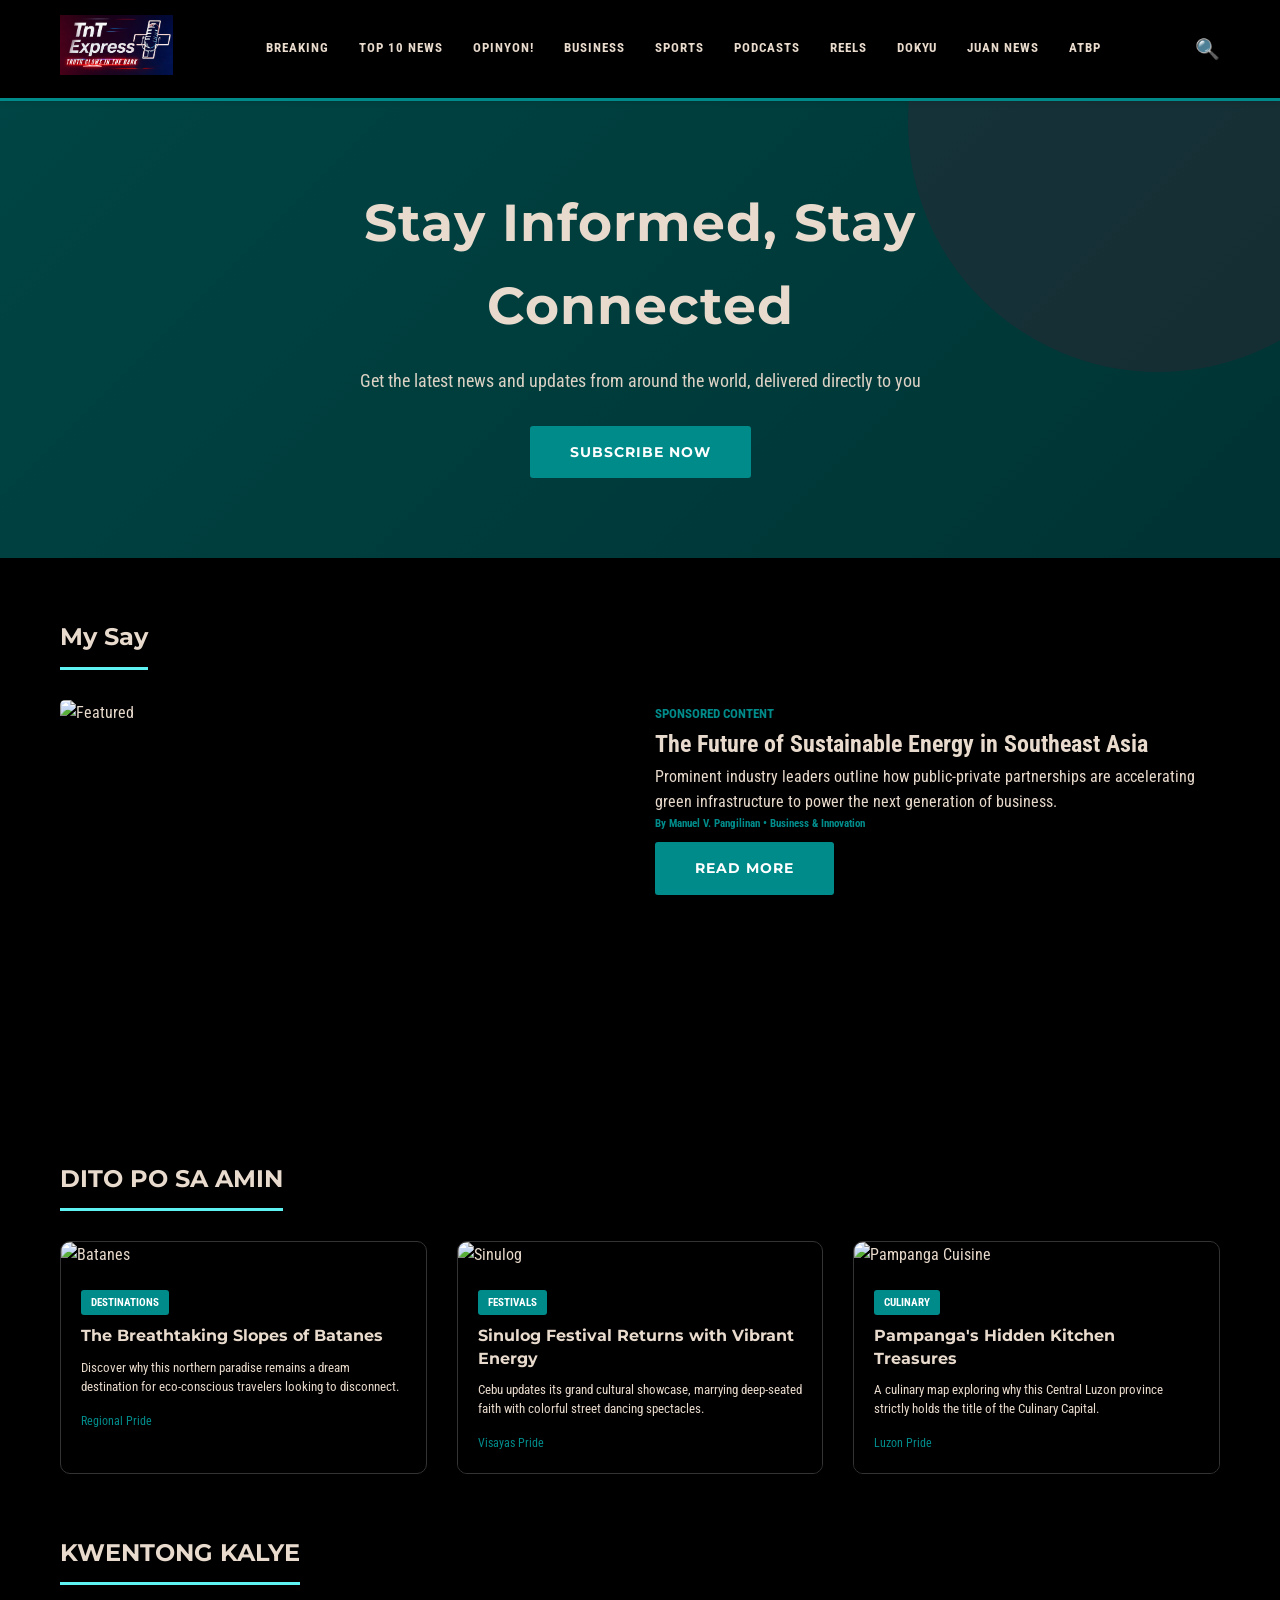
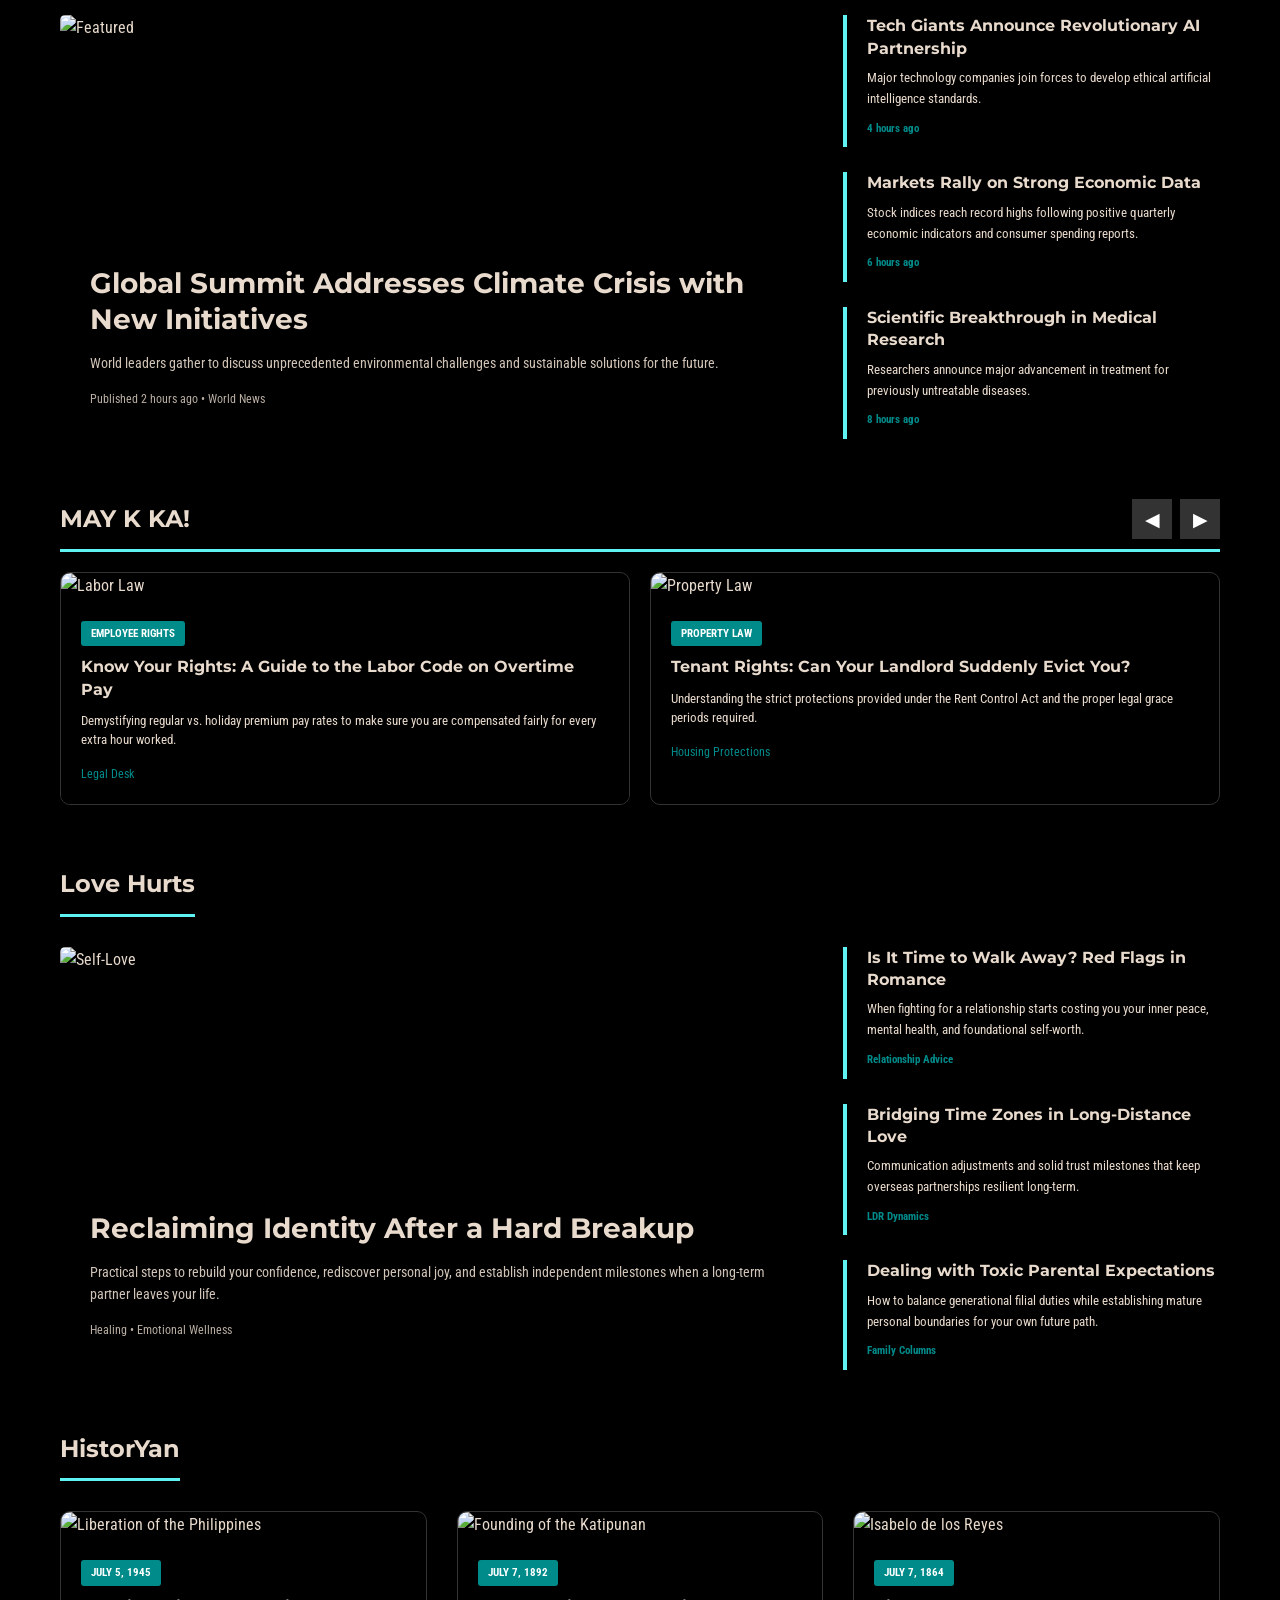
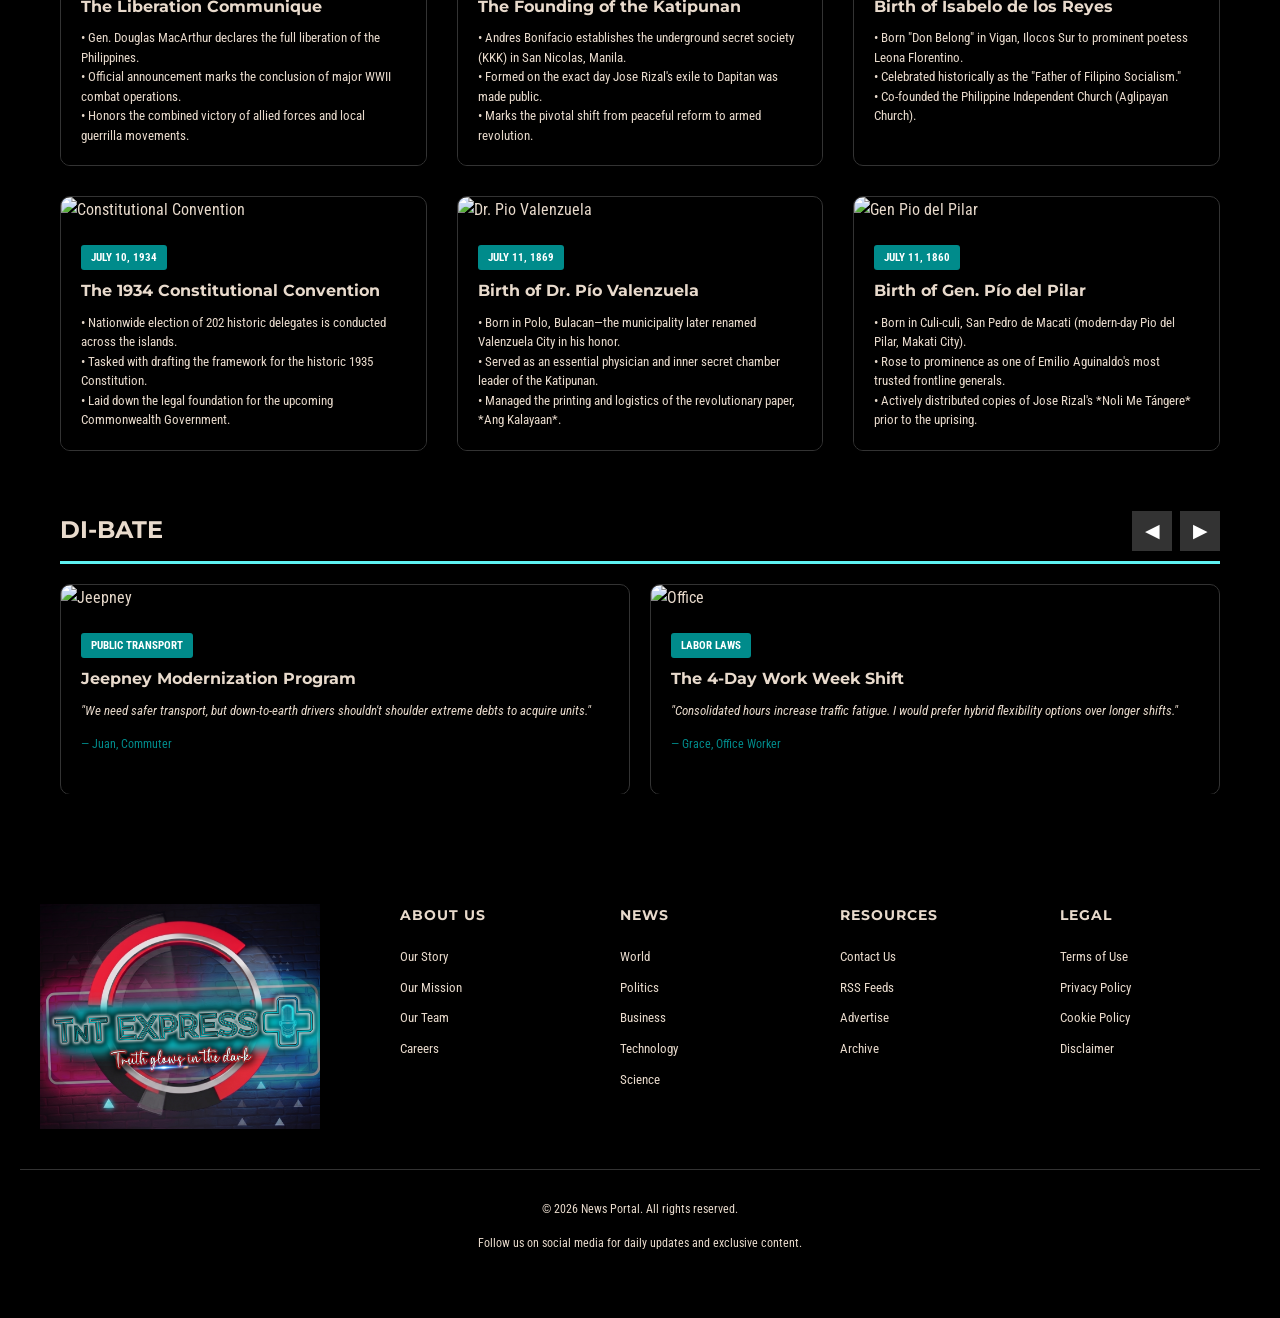
==== index.html @ cb2b40c1 "new home.html" ====
<!DOCTYPE html>
<html lang="en">
<head>
    <meta charset="UTF-8">
    <meta name="viewport" content="width=device-width, initial-scale=1.0">
    <title>News Portal - Homepage</title>
    <link href="https://fonts.googleapis.com/css2?family=Montserrat:wght@700&family=Roboto+Condensed:wght@400;700&display=swap" rel="stylesheet">
    <link rel="stylesheet" href="styles.css">
</head>
<body>
    <!-- HEADER -->
    <header>
        <div class="header-container">
            <div class="logo"><a href="home.html"><img src="images/tnt 2 Hi Res.png" alt="TNT+ Logo"></a></div>
            <nav>
                <a href="home.html">Breaking</a>
                <a href="world.html">Top 10 News</a>
                <a href="politics.html">Opinyon!</a>
                <a href="business.html">Business</a>
                <a href="technology.html">Sports</a>
                <a href="podcast.html">Podcasts</a>
                <a href="opinion.html">Reels</a>
                <a href="opinion.html">Dokyu</a>
                <a href="opinion.html">Juan News</a>
                <a href="opinion.html">Atbp</a>
            </nav>
            <div class="search-icon">🔍</div>
        </div>
    </header>

    <!-- HERO SECTION -->
    <section class="hero">
        <div class="hero-content">
            <h1>Stay Informed, Stay Connected</h1>
            <p>Get the latest news and updates from around the world, delivered directly to you</p>
            <a href="#" class="cta-button">Subscribe Now</a>
        </div>
    </section>
    
    <!-- MY SAY SECTION -->
    <section class="featured-section">
        <div class="section-title">My Say</div>
        <div class="featured-card-horizontal">
            <img src="https://picsum.photos/1000/400?random=21" alt="Featured" style="width: 100%; height: 400px; object-fit: cover; display: block;">
            <div class="featured-card-content">
                <span class="sponsor-tag" style="font-size: 0.8rem; color: #008B8B; font-weight: bold; text-transform: uppercase;">Sponsored Content</span>
                <h2>The Future of Sustainable Energy in Southeast Asia</h2>
                <p>Prominent industry leaders outline how public-private partnerships are accelerating green infrastructure to power the next generation of business.</p>
                <div class="featured-card-meta">By Manuel V. Pangilinan • Business & Innovation</div>
                <a href="#" class="featured-cta-button">Read More</a>
            </div>
        </div>
    </section>

    <!-- DITO PO SA AMIN SECTION -->
    <section class="articles-section">
        <div class="section-title">DITO PO SA AMIN</div>
        <div class="articles-grid">
            <div class="article-card">
                <img src="https://picsum.photos/400/200?random=22" alt="Batanes" style="width: 100%; height: 200px; object-fit: cover;">
                <div class="article-content">
                    <span class="article-category">Destinations</span>
                    <h3>The Breathtaking Slopes of Batanes</h3>
                    <p>Discover why this northern paradise remains a dream destination for eco-conscious travelers looking to disconnect.</p>
                    <div class="article-time">Regional Pride</div>
                </div>
            </div>
            <div class="article-card">
                <img src="https://picsum.photos/400/200?random=23" alt="Sinulog" style="width: 100%; height: 200px; object-fit: cover;">
                <div class="article-content">
                    <span class="article-category">Festivals</span>
                    <h3>Sinulog Festival Returns with Vibrant Energy</h3>
                    <p>Cebu updates its grand cultural showcase, marrying deep-seated faith with colorful street dancing spectacles.</p>
                    <div class="article-time">Visayas Pride</div>
                </div>
            </div>
            <div class="article-card">
                <img src="https://picsum.photos/400/200?random=24" alt="Pampanga Cuisine" style="width: 100%; height: 200px; object-fit: cover;">
                <div class="article-content">
                    <span class="article-category">Culinary</span>
                    <h3>Pampanga's Hidden Kitchen Treasures</h3>
                    <p>A culinary map exploring why this Central Luzon province strictly holds the title of the Culinary Capital.</p>
                    <div class="article-time">Luzon Pride</div>
                </div>
            </div>
        </div>
    </section>

    <!-- KWENTONG KALYE -->
    <section class="featured-section">
        <div class="section-title">KWENTONG KALYE</div>
        <div class="featured-grid">
            
            <!-- Main Highlight Card -->
            <div class="featured-main interactive-hover-block" style="transition: transform 0.3s ease, box-shadow 0.3s ease; cursor: pointer; border-radius: 5px;">
                <img src="https://picsum.photos/800/400?random=25" alt="Featured" style="width: 100%; height: 400px; object-fit: cover; display: block;">
                <div class="featured-main-content">
                    <h2>Global Summit Addresses Climate Crisis with New Initiatives</h2>
                    <p>World leaders gather to discuss unprecedented environmental challenges and sustainable solutions for the future.</p>
                    <div class="featured-meta">Published 2 hours ago • World News</div>
                </div>
            </div>
            
            <!-- Side Text Cards -->
            <div class="featured-side">
                <div class="featured-card interactive-hover-side" style="transition: transform 0.3s ease, border-color 0.3s ease; cursor: pointer;">
                    <h3>Tech Giants Announce Revolutionary AI Partnership</h3>
                    <p>Major technology companies join forces to develop ethical artificial intelligence standards.</p>
                    <div class="featured-card-meta">4 hours ago</div>
                </div>
                <div class="featured-card interactive-hover-side" style="transition: transform 0.3s ease, border-color 0.3s ease; cursor: pointer;">
                    <h3>Markets Rally on Strong Economic Data</h3>
                    <p>Stock indices reach record highs following positive quarterly economic indicators and consumer spending reports.</p>
                    <div class="featured-card-meta">6 hours ago</div>
                </div>
                <div class="featured-card interactive-hover-side" style="transition: transform 0.3s ease, border-color 0.3s ease; cursor: pointer;">
                    <h3>Scientific Breakthrough in Medical Research</h3>
                    <p>Researchers announce major advancement in treatment for previously untreatable diseases.</p>
                    <div class="featured-card-meta">8 hours ago</div>
                </div>
            </div>

        </div>

        <!-- Local Hover Styles for Kwentong Kalye -->
        <style>
            .interactive-hover-block:hover {
                transform: translateY(-5px);
                box-shadow: 0 12px 30px rgba(94, 242, 242, 0.2);
            }
            .interactive-hover-side:hover {
                border-left-color: #ff3131 !important; /* Changes accent bar to Red */
                transform: translateX(6px); /* Nudges text elegantly to the right */
            }
        </style>
    </section>

    <!-- MAY K KA -->
    <section class="articles-section" style="overflow: hidden; position: relative;">
        <!-- Section Header with True Slider Controls -->
        <div class="section-title" style="display: flex; justify-content: space-between; align-items: center; margin-bottom: 20px;">
            <span>MAY K KA!</span>
            <div class="mayk-carousel-controls" style="display: flex; gap: 8px;">
                <button onclick="scrollMayK(-1)" style="background: #333; color: #fff; border: none; width: 40px; height: 40px; cursor: pointer; font-size: 1.2rem; display: flex; align-items: center; justify-content: center; transition: background 0.2s;">◀</button>
                <button onclick="scrollMayK(1)" style="background: #333; color: #fff; border: none; width: 40px; height: 40px; cursor: pointer; font-size: 1.2rem; display: flex; align-items: center; justify-content: center; transition: background 0.2s;">▶</button>
            </div>
        </div>

        <!-- Mask Viewport Window (No scrolling allowed) -->
        <div style="width: 100%; overflow: hidden;">
            
            <!-- Sliding Track Container -->
            <div id="mayk-track" style="display: flex; gap: 20px; width: 100%; transition: transform 0.4s ease-in-out; will-change: transform;">
                
                <!-- Card 1 -->
                <div class="article-card" style="flex: 0 0 calc(50% - 10px); box-sizing: border-box; margin-bottom: 0;">
                    <img src="https://picsum.photos/400/200?random=71" alt="Labor Law" style="width: 100%; height: 200px; object-fit: cover;">
                    <div class="article-content">
                        <span class="article-category">Employee Rights</span>
                        <h3>Know Your Rights: A Guide to the Labor Code on Overtime Pay</h3>
                        <p>Demystifying regular vs. holiday premium pay rates to make sure you are compensated fairly for every extra hour worked.</p>
                        <div class="article-time">Legal Desk</div>
                    </div>
                </div>

                <!-- Card 2 -->
                <div class="article-card" style="flex: 0 0 calc(50% - 10px); box-sizing: border-box; margin-bottom: 0;">
                    <img src="https://picsum.photos/400/200?random=72" alt="Property Law" style="width: 100%; height: 200px; object-fit: cover;">
                    <div class="article-content">
                        <span class="article-category">Property Law</span>
                        <h3>Tenant Rights: Can Your Landlord Suddenly Evict You?</h3>
                        <p>Understanding the strict protections provided under the Rent Control Act and the proper legal grace periods required.</p>
                        <div class="article-time">Housing Protections</div>
                    </div>
                </div>

                <!-- Card 3 -->
                <div class="article-card" style="flex: 0 0 calc(50% - 10px); box-sizing: border-box; margin-bottom: 0;">
                    <img src="https://picsum.photos/400/200?random=73" alt="Civil Law" style="width: 100%; height: 200px; object-fit: cover;">
                    <div class="article-content">
                        <span class="article-category">Civil Procedures</span>
                        <h3>Small Claims Court: Settling Money Disputes Fast</h3>
                        <p>How to legally recover minor outstanding financial debts without hiring expensive lawyers or entering prolonged trials.</p>
                        <div class="article-time">Legal Remedies</div>
                    </div>
                </div>

                <!-- Card 4 -->
                <div class="article-card" style="flex: 0 0 calc(50% - 10px); box-sizing: border-box; margin-bottom: 0;">
                    <img src="https://picsum.photos/400/200?random=74" alt="Data Privacy" style="width: 100%; height: 200px; object-fit: cover;">
                    <div class="article-content">
                        <span class="article-category">Consumer Protection</span>
                        <h3>Data Privacy Act: Protecting Your Online Info</h3>
                        <p>What immediate steps you can take when unverified text groups access your private details or spam your mobile inbox.</p>
                        <div class="article-time">Digital Rights</div>
                    </div>
                </div>

                <!-- Card 5 -->
                <div class="article-card" style="flex: 0 0 calc(50% - 10px); box-sizing: border-box; margin-bottom: 0;">
                    <img src="https://picsum.photos/400/200?random=75" alt="Cyber Libel" style="width: 100%; height: 200px; object-fit: cover;">
                    <div class="article-content">
                        <span class="article-category">Criminal Law</span>
                        <h3>Cyberlibel Scope: What Counts as Online Defamation?</h3>
                        <p>Navigating the thin legal boundaries separating protected free public speech from punishable malicious commentary online.</p>
                        <div class="article-time">Social Media Watch</div>
                    </div>
                </div>

                <!-- Card 6 -->
                <div class="article-card" style="flex: 0 0 calc(50% - 10px); box-sizing: border-box; margin-bottom: 0;">
                    <img src="https://picsum.photos/400/200?random=76" alt="Lemon Law" style="width: 100%; height: 200px; object-fit: cover;">
                    <div class="article-content">
                        <span class="article-category">Consumer Rights</span>
                        <h3> Lemon Law & Defective Item Return Safeguards</h3>
                        <p>Your explicit protections when dealing with faulty purchases, and understanding the "No Return, No Exchange" policy ban.</p>
                        <div class="article-time">Fair Trade Desk</div>
                    </div>
                </div>

            </div>
        </div>

        <!-- Hover Stylings -->
        <style>
            .mayk-carousel-controls button:hover {
                background: #ff3131 !important;
            }
        </style>

        <!-- Script-Driven Sliding Engine -->
        <script>
            let currentMayKIndex = 0;
            const totalMayKCards = 6;
            const visibleMayKCards = 2;
            const maxMayKIndex = totalMayKCards - visibleMayKCards; // Total shifting steps available

            function scrollMayK(direction) {
                currentMayKIndex += direction;
                
                // Boundaries check
                if (currentMayKIndex < 0) {
                    currentMayKIndex = 0;
                }
                if (currentMayKIndex > maxMayKIndex) {
                    currentMayKIndex = maxMayKIndex;
                }
                
                const track = document.getElementById('mayk-track');
                const card = track.querySelector('.article-card');
                
                // Measure card width dynamically + the 20px layout gap
                const stepWidth = card.getBoundingClientRect().width + 20; 
                
                // Shift the container tracking pane
                track.style.transform = `translateX(-${currentMayKIndex * stepWidth}px)`;
            }

            // Recalculates slider track spacing cleanly on browser adjustments
            window.addEventListener('resize', () => {
                scrollMayK(0);
            });
        </script>
    </section>

<!-- LOVE HURTS -->
    <section class="featured-section">
        <div class="section-title">Love Hurts</div>
        <div class="featured-grid">
            
            <!-- Main Highlight Card -->
            <div class="featured-main love-hover-main" style="transition: transform 0.3s ease, box-shadow 0.3s ease; cursor: pointer; border-radius: 5px;">
                <img src="https://picsum.photos/800/400?random=28" alt="Self-Love" style="width: 100%; height: 400px; object-fit: cover; display: block;">
                <div class="featured-main-content">
                    <h2>Reclaiming Identity After a Hard Breakup</h2>
                    <p>Practical steps to rebuild your confidence, rediscover personal joy, and establish independent milestones when a long-term partner leaves your life.</p>
                    <div class="featured-meta">Healing • Emotional Wellness</div>
                </div>
            </div>
            
            <!-- Side Text Cards -->
            <div class="featured-side">
                <div class="featured-card love-hover-side" style="transition: transform 0.3s ease, border-color 0.3s ease; cursor: pointer;">
                    <h3>Is It Time to Walk Away? Red Flags in Romance</h3>
                    <p>When fighting for a relationship starts costing you your inner peace, mental health, and foundational self-worth.</p>
                    <div class="featured-card-meta">Relationship Advice</div>
                </div>
                <div class="featured-card love-hover-side" style="transition: transform 0.3s ease, border-color 0.3s ease; cursor: pointer;">
                    <h3>Bridging Time Zones in Long-Distance Love</h3>
                    <p>Communication adjustments and solid trust milestones that keep overseas partnerships resilient long-term.</p>
                    <div class="featured-card-meta">LDR Dynamics</div>
                </div>
                <div class="featured-card love-hover-side" style="transition: transform 0.3s ease, border-color 0.3s ease; cursor: pointer;">
                    <h3>Dealing with Toxic Parental Expectations</h3>
                    <p>How to balance generational filial duties while establishing mature personal boundaries for your own future path.</p>
                    <div class="featured-card-meta">Family Columns</div>
                </div>
            </div>

        </div>

        <!-- Local Hover Styles for Love Hurts -->
        <style>
            .love-hover-main:hover {
                transform: translateY(-5px);
                box-shadow: 0 12px 30px rgba(94, 242, 242, 0.2);
            }
            .love-hover-side:hover {
                border-left-color: #ff3131 !important; /* Transforms left border indicator to red */
                transform: translateX(6px); /* Nudges text column slightly to the right */
            }
        </style>
    </section>

   <!-- HistorYan: This Week in History -->
    <section class="articles-section">
        <div class="section-title">HistorYan</div>
        <div class="articles-grid">
            <!-- JULY 5 -->
            <div class="article-card">
                <img src="https://picsum.photos/400/200?random=61" alt="Liberation of the Philippines" style="width: 100%; height: 200px; object-fit: cover;">
                <div class="article-content">
                    <span class="article-category">July 5, 1945</span>
                    <h3>The Liberation Communique</h3>
                    <p style="margin-bottom: 0;">
                        • Gen. Douglas MacArthur declares the full liberation of the Philippines.<br>
                        • Official announcement marks the conclusion of major WWII combat operations.<br>
                        • Honors the combined victory of allied forces and local guerrilla movements.
                    </p>
                </div>
            </div>
            <!-- JULY 7 -->
            <div class="article-card">
                <img src="https://picsum.photos/400/200?random=62" alt="Founding of the Katipunan" style="width: 100%; height: 200px; object-fit: cover;">
                <div class="article-content">
                    <span class="article-category">July 7, 1892</span>
                    <h3>The Founding of the Katipunan</h3>
                    <p style="margin-bottom: 0;">
                        • Andres Bonifacio establishes the underground secret society (KKK) in San Nicolas, Manila.<br>
                        • Formed on the exact day Jose Rizal's exile to Dapitan was made public.<br>
                        • Marks the pivotal shift from peaceful reform to armed revolution.
                    </p>
                </div>
            </div>
            <!-- JULY 7 (BIRTHDAY) -->
            <div class="article-card">
                <img src="https://picsum.photos/400/200?random=63" alt="Isabelo de los Reyes" style="width: 100%; height: 200px; object-fit: cover;">
                <div class="article-content">
                    <span class="article-category">July 7, 1864</span>
                    <h3>Birth of Isabelo de los Reyes</h3>
                    <p style="margin-bottom: 0;">
                        • Born "Don Belong" in Vigan, Ilocos Sur to prominent poetess Leona Florentino.<br>
                        • Celebrated historically as the "Father of Filipino Socialism."<br>
                        • Co-founded the Philippine Independent Church (Aglipayan Church).
                    </p>
                </div>
            </div>
            <!-- JULY 10 -->
            <div class="article-card">
                <img src="https://picsum.photos/400/200?random=64" alt="Constitutional Convention" style="width: 100%; height: 200px; object-fit: cover;">
                <div class="article-content">
                    <span class="article-category">July 10, 1934</span>
                    <h3>The 1934 Constitutional Convention</h3>
                    <p style="margin-bottom: 0;">
                        • Nationwide election of 202 historic delegates is conducted across the islands.<br>
                        • Tasked with drafting the framework for the historic 1935 Constitution.<br>
                        • Laid down the legal foundation for the upcoming Commonwealth Government.
                    </p>
                </div>
            </div>
            <!-- JULY 11 (VALENZUELA) -->
            <div class="article-card">
                <img src="https://picsum.photos/400/200?random=65" alt="Dr. Pio Valenzuela" style="width: 100%; height: 200px; object-fit: cover;">
                <div class="article-content">
                    <span class="article-category">July 11, 1869</span>
                    <h3>Birth of Dr. Pío Valenzuela</h3>
                    <p style="margin-bottom: 0;">
                        • Born in Polo, Bulacan—the municipality later renamed Valenzuela City in his honor.<br>
                        • Served as an essential physician and inner secret chamber leader of the Katipunan.<br>
                        • Managed the printing and logistics of the revolutionary paper, *Ang Kalayaan*.
                    </p>
                </div>
            </div>
            <!-- JULY 11 (DEL PILAR) -->
            <div class="article-card">
                <img src="https://picsum.photos/400/200?random=66" alt="Gen Pio del Pilar" style="width: 100%; height: 200px; object-fit: cover;">
                <div class="article-content">
                    <span class="article-category">July 11, 1860</span>
                    <h3>Birth of Gen. Pío del Pilar</h3>
                    <p style="margin-bottom: 0;">
                        • Born in Culi-culi, San Pedro de Macati (modern-day Pio del Pilar, Makati City).<br>
                        • Rose to prominence as one of Emilio Aguinaldo's most trusted frontline generals.<br>
                        • Actively distributed copies of Jose Rizal's *Noli Me Tángere* prior to the uprising.
                    </p>
                </div>
            </div>
        </div>
    </section>

   <!-- DI-BATE -->
    <section class="articles-section" style="overflow: hidden; position: relative;">
        <!-- Section Header with True Slider Controls -->
        <div class="section-title" style="display: flex; justify-content: space-between; align-items: center; margin-bottom: 20px;">
            <span>DI-BATE</span>
            <div class="carousel-controls" style="display: flex; gap: 8px;">
                <button onclick="scrollDebate(-1)" style="background: #333; color: #fff; border: none; width: 40px; height: 40px; cursor: pointer; font-size: 1.2rem; display: flex; align-items: center; justify-content: center; transition: background 0.2s;">◀</button>
                <button onclick="scrollDebate(1)" style="background: #333; color: #fff; border: none; width: 40px; height: 40px; cursor: pointer; font-size: 1.2rem; display: flex; align-items: center; justify-content: center; transition: background 0.2s;">▶</button>
            </div>
        </div>

        <!-- Mask Viewport Window (No scrolling allowed) -->
        <div style="width: 100%; overflow: hidden;">
            
            <!-- Sliding Track Container -->
            <div id="debate-track" style="display: flex; gap: 20px; width: 100%; transition: transform 0.4s ease-in-out; will-change: transform;">
                
                <!-- Card 1 -->
                <div class="article-card" style="flex: 0 0 calc(50% - 10px); box-sizing: border-box; margin-bottom: 0;">
                    <img src="https://picsum.photos/400/200?random=51" alt="Jeepney" style="width: 100%; height: 200px; object-fit: cover;">
                    <div class="article-content">
                        <span class="article-category">Public Transport</span>
                        <h3>Jeepney Modernization Program</h3>
                        <p style="font-style: italic;">"We need safer transport, but down-to-earth drivers shouldn't shoulder extreme debts to acquire units."</p>
                        <div class="article-time">— Juan, Commuter</div>
                    </div>
                </div>

                <!-- Card 2 -->
                <div class="article-card" style="flex: 0 0 calc(50% - 10px); box-sizing: border-box; margin-bottom: 0;">
                    <img src="https://picsum.photos/400/200?random=52" alt="Office" style="width: 100%; height: 200px; object-fit: cover;">
                    <div class="article-content">
                        <span class="article-category">Labor Laws</span>
                        <h3>The 4-Day Work Week Shift</h3>
                        <p style="font-style: italic;">"Consolidated hours increase traffic fatigue. I would prefer hybrid flexibility options over longer shifts."</p>
                        <div class="article-time">— Grace, Office Worker</div>
                    </div>
                </div>

                <!-- Card 3 -->
                <div class="article-card" style="flex: 0 0 calc(50% - 10px); box-sizing: border-box; margin-bottom: 0;">
                    <img src="https://picsum.photos/400/200?random=53" alt="School" style="width: 100%; height: 200px; object-fit: cover;">
                    <div class="article-content">
                        <span class="article-category">Education</span>
                        <h3>Returning to June School Calendar</h3>
                        <p style="font-style: italic;">"Our classrooms cannot handle extreme peak summer heat. Returning to the traditional timeline protects students."</p>
                        <div class="article-time">— Teacher Ana, Public School</div>
                    </div>
                </div>

                <!-- Card 4 -->
                <div class="article-card" style="flex: 0 0 calc(50% - 10px); box-sizing: border-box; margin-bottom: 0;">
                    <img src="https://picsum.photos/400/200?random=54" alt="Plastic Ban" style="width: 100%; height: 200px; object-fit: cover;">
                    <div class="article-content">
                        <span class="article-category">Urban Living</span>
                        <h3>Strict Single-Use Plastic Bans</h3>
                        <p style="font-style: italic;">"Bans only function if markets give affordable alternatives. Right now, alternative items cost consumers more."</p>
                        <div class="article-time">— Mang Tomas, Market Vendor</div>
                    </div>
                </div>

                <!-- Card 5 -->
                <div class="article-card" style="flex: 0 0 calc(50% - 10px); box-sizing: border-box; margin-box: 0;">
                    <img src="https://picsum.photos/400/200?random=55" alt="AI Class" style="width: 100%; height: 200px; object-fit: cover;">
                    <div class="article-content">
                        <span class="article-category">Tech & Safety</span>
                        <h3>AI Tools in University Classrooms</h3>
                        <p style="font-style: italic;">"Banning artificial intelligence completely is impossible. Faculty should focus on changing test designs instead."</p>
                        <div class="article-time">— David, College Student</div>
                    </div>
                </div>

                <!-- Card 6 -->
                <div class="article-card" style="flex: 0 0 calc(50% - 10px); box-sizing: border-box; margin-bottom: 0;">
                    <img src="https://picsum.photos/400/200?random=56" alt="Cashless" style="width: 100%; height: 200px; object-fit: cover;">
                    <div class="article-content">
                        <span class="article-category">Econ Watch</span>
                        <h3>Cashless Markets vs. Hard Cash</h3>
                        <p style="font-style: italic;">"Digital payments speed up queues, but system outages present heavy blocks for daily micro-transactions."</p>
                        <div class="article-time">— Sarah, Small Business Owner</div>
                    </div>
                </div>

            </div>
        </div>

        <!-- Hover Stylings -->
        <style>
            .carousel-controls button:hover {
                background: #ff3131 !important;
            }
        </style>

        <!-- Script-Driven Sliding Engine -->
        <script>
            let currentDebateIndex = 0;
            const totalDebateCards = 6;
            const visibleCards = 2;
            const maxDebateIndex = totalDebateCards - visibleCards; // Max steps you can advance (4 steps total)

            function scrollDebate(direction) {
                currentDebateIndex += direction;
                
                // Hard stops at ends
                if (currentDebateIndex < 0) {
                    currentDebateIndex = 0;
                }
                if (currentDebateIndex > maxDebateIndex) {
                    currentDebateIndex = maxDebateIndex;
                }
                
                const track = document.getElementById('debate-track');
                const card = track.querySelector('.article-card');
                
                // Read exact layout pixel widths dynamically + 20px gap
                const stepWidth = card.getBoundingClientRect().width + 20; 
                
                // Slide the track via hardware accelerated hardware transitions
                track.style.transform = `translateX(-${currentDebateIndex * stepWidth}px)`;
            }

            // Recalculates and maintains alignment perfectly if the browser window changes sizes
            window.addEventListener('resize', () => {
                scrollDebate(0);
            });
        </script>
    </section>

    <!-- FOOTER -->
    <footer>
        <div class="footer-container">
            <div class="footer-logo">
                <img src="images/tnt 1 Hi Res.png" alt="TNT+ Logo">
            </div>
            <div class="footer-links">
                <div class="footer-column">
                    <h4>About Us</h4>
                    <a href="#">Our Story</a>
                    <a href="#">Our Mission</a>
                    <a href="#">Our Team</a>
                    <a href="#">Careers</a>
                </div>
                <div class="footer-column">
                    <h4>News</h4>
                    <a href="#">World</a>
                    <a href="#">Politics</a>
                    <a href="#">Business</a>
                    <a href="#">Technology</a>
                    <a href="#">Science</a>
                </div>
                <div class="footer-column">
                    <h4>Resources</h4>
                    <a href="#">Contact Us</a>
                    <a href="#">RSS Feeds</a>
                    <a href="#">Advertise</a>
                    <a href="#">Archive</a>
                </div>
                <div class="footer-column">
                    <h4>Legal</h4>
                    <a href="#">Terms of Use</a>
                    <a href="#">Privacy Policy</a>
                    <a href="#">Cookie Policy</a>
                    <a href="#">Disclaimer</a>
                </div>
            </div>
        </div>
        <div class="footer-bottom">
            <p>&copy; 2026 News Portal. All rights reserved.</p>
            <p>Follow us on social media for daily updates and exclusive content.</p>
        </div>
    </footer>
</body>
</html>
---- styles.css ----
/* ==========================================
   GENERAL STYLES & RESET
   ========================================== */
* {
    margin: 0;
    padding: 0;
    box-sizing: border-box;
}

body {
    background-color: #000;
    font-family: 'Roboto Condensed', sans-serif;
    color: #E8DACC;
    line-height: 1.6;
}

/* ==========================================
   HEADER & NAVIGATION
   ========================================== */
header {
    background-color: #000000;
    border-bottom: 3px solid #008B8B;
    padding: 15px 0;
    position: sticky;
    top: 0;
    z-index: 100;
    box-shadow: 0 2px 5px rgba(0,0,0,0.1);
}

.header-container {
    max-width: 1200px;
    margin: 0 auto;
    display: flex;
    justify-content: space-between;
    align-items: center;
    padding: 0 20px;
}

.logo {
    display: flex;
    align-items: center;
    height: auto;
}

.logo img {
    height: 60px;
    width: auto;
    object-fit: contain;
}

nav {
    display: flex;
    gap: 30px;
}

nav a {
    text-decoration: none;
    color: #E8DACC;
    font-weight: 700;
    font-size: 13px;
    letter-spacing: 1px;
    text-transform: uppercase;
    transition: color 0.3s;
}

nav a:hover {
    color: #ff3131;
}

.search-icon {
    font-size: 20px;
    color: #E8DACC;
    cursor: pointer;
}

/* ==========================================
   HERO / PAGE HEADER
   ========================================== */
.hero, .page-header {
    background: linear-gradient(135deg, #008B8B 0%, #006666 100%), url('https://picsum.photos/1400/500?random=0');
    background-size: cover;
    background-position: center;
    background-blend-mode: overlay;
    color: #E8DACC;
    padding: 80px 20px;
    text-align: center;
    position: relative;
    overflow: hidden;
}

.hero::after, .page-header::after {
    content: '';
    position: absolute;
    top: 0;
    left: 0;
    right: 0;
    bottom: 0;
    background-color: rgba(0, 0, 0, 0.5);
    z-index: 1;
}

.hero::before {
    content: '';
    position: absolute;
    top: -50%;
    right: -10%;
    width: 500px;
    height: 500px;
    background-color: rgba(139, 58, 98, 0.3);
    border-radius: 50%;
}

.hero-content {
    max-width: 800px;
    margin: 0 auto;
    position: relative;
    z-index: 2;
}

.hero h1, .page-header h1 {
    font-family: 'Montserrat', sans-serif;
    font-size: 52px;
    font-weight: 700;
    margin-bottom: 20px;
    letter-spacing: 1px;
}

.hero p {
    font-size: 18px;
    margin-bottom: 30px;
    opacity: 0.95;
}

/* ==========================================
   BUTTONS
   ========================================== */
.cta-button, .featured-cta-button {
    display: inline-block;
    background-color: #008B8B;
    color: #fff;
    padding: 15px 40px;
    text-decoration: none;
    font-family: 'Montserrat', sans-serif;
    font-weight: 700;
    font-size: 14px;
    letter-spacing: 1px;
    text-transform: uppercase;
    transition: background-color 0.3s;
    border-radius: 3px;
}

.cta-button:hover, .featured-cta-button:hover {
    background-color: #cc2424;
}

.featured-cta-button {
    align-self: baseline;
}

/* ==========================================
   FEATURED / GRID LAYOUTS
   ========================================== */
.featured-section {
    max-width: 1200px;
    margin: 60px auto;
    padding: 0 20px;
}

.section-title {
    font-family: 'Montserrat', sans-serif;
    font-size: 24px;
    font-weight: 700;
    color: #E8DACC;
    margin-bottom: 30px;
    padding-bottom: 10px;
    border-bottom: 3px solid #5ef2f2;
    display: inline-block;
}

.featured-card-horizontal {
    display: grid;
    grid-template-columns: 1fr 1fr;
    gap: 30px;
    margin-bottom: 50px;
    background: transparent;
    border-radius: 5px;
    overflow: hidden;
}

.featured-grid {
    display: grid;
    grid-template-columns: 2fr 1fr;
    gap: 30px;
    margin-bottom: 50px;
}

.featured-main {
    position: relative;
    overflow: hidden;
    border-radius: 5px;
}

.featured-main img {
    width: 100%;
    height: 400px;
    object-fit: cover;
    display: block;
}

.featured-main-content {
    position: absolute;
    bottom: 0;
    left: 0;
    right: 0;
    background: linear-gradient(to top, rgba(0,0,0,0.9), transparent);
    padding: 40px 30px 30px;
    color: #E8DACC;
}

.featured-main-content h2 {
    font-family: 'Montserrat', sans-serif;
    font-size: 28px;
    font-weight: 700;
    margin-bottom: 15px;
    line-height: 1.3;
}

.featured-main-content p {
    font-size: 14px;
    margin-bottom: 15px;
    opacity: 0.9;
}

.featured-meta {
    font-size: 12px;
    opacity: 0.8;
}

.featured-side {
    display: flex;
    flex-direction: column;
    gap: 25px;
}

.featured-card {
    border-left: 4px solid #5ef2f2;
    padding-left: 20px;
}

.featured-card h3 {
    font-family: 'Montserrat', sans-serif;
    font-size: 16px;
    font-weight: 700;
    margin-bottom: 8px;
    color: #E8DACC;
    line-height: 1.4;
}

.featured-card p {
    font-size: 13px;
    color: #E8DACC;
    margin-bottom: 10px;
}

.featured-card-meta {
    font-size: 11px;
    color: #008B8B;
    font-weight: 700;
    margin-bottom: 10px;
}

/* ==========================================
   STANDARD ARTICLES GRID
   ========================================== */
.articles-section {
    max-width: 1200px;
    margin: 60px auto;
    padding: 0 20px;
}

.articles-grid {
    display: grid;
    grid-template-columns: repeat(3, 1fr);
    gap: 30px;
}

.article-card {
    background-color: #000; /* FIXED: Overrides light theme container leakage */
    border: 1px solid #333333;
    border-radius: 10px;
    overflow: hidden;
    transition: transform 0.3s, box-shadow 0.3s;
    cursor: pointer;
}

.article-card:hover {
    transform: translateY(-5px);
    box-shadow: 0 10px 30px rgba(0,0,0,0.5);
}

.article-image {
    width: 100%;
    height: 200px;
    background: linear-gradient(135deg, #008B8B, #006666);
    display: flex;
    align-items: center;
    justify-content: center;
    color: #E8DACC;
    font-size: 12px;
    font-family: 'Montserrat', sans-serif;
}

.article-content {
    padding: 20px;
    background-color: #000;
}

.article-category {
    display: inline-block;
    background-color: #008B8B;
    color: #fff;
    padding: 4px 10px;
    font-size: 11px;
    font-weight: 700;
    margin-bottom: 10px;
    border-radius: 3px;
    text-transform: uppercase;
}

.article-card h3 {
    font-family: 'Montserrat', sans-serif;
    font-size: 16px;
    font-weight: 700;
    margin-bottom: 10px;
    line-height: 1.4;
    color: #E8DACC;
}

.article-card p {
    font-size: 13px;
    color: #E8DACC;
    margin-bottom: 15px;
    line-height: 1.5;
}

.article-time {
    font-size: 12px;
    color: #008B8B;
}

/* ==========================================
   NEWSLETTER SECTION
   ========================================== */
.newsletter-section {
    background: #000;
    color: #E8DACC;
    padding: 50px 20px;
    text-align: center;
    margin: 60px 0;
    border-top: 1px solid #333333;
    border-bottom: 1px solid #333333;
}

.newsletter-content {
    max-width: 600px;
    margin: 0 auto;
}

.newsletter-section h2 {
    font-family: 'Montserrat', sans-serif;
    font-size: 32px;
    font-weight: 700;
    margin-bottom: 15px;
}

.newsletter-section p {
    font-size: 16px;
    margin-bottom: 25px;
    opacity: 0.95;
}

.newsletter-form {
    display: flex;
    gap: 10px;
    max-width: 500px;
    margin: 0 auto;
}

.newsletter-form input {
    flex: 1;
    padding: 15px;
    border: none;
    border-radius: 3px;
    font-family: 'Roboto Condensed', sans-serif;
    font-size: 14px;
    background-color: #000;
    border: 1px solid #333333;
    color: #E8DACC;
}

.newsletter-form button {
    padding: 15px 30px;
    background-color: #ff3131;
    color: #fff;
    border: none;
    border-radius: 3px;
    font-family: 'Montserrat', sans-serif;
    font-weight: 700;
    font-size: 14px;
    cursor: pointer;
    text-transform: uppercase;
    transition: background-color 0.3s;
}

/* ==========================================
   FOOTER
   ========================================== */
footer {
    background-color: #000000;
    color: #E8DACC;
    padding: 50px 20px;
    margin-top: 60px;
}

.footer-container {
    max-width: 1200px;
    margin: 0 auto;
    display: grid;
    grid-template-columns: 1fr 3fr;
    gap: 80px;
    margin-bottom: 40px;
    align-items: flex-start;
}

.footer-logo {
    display: flex;
    align-items: center;
}

.footer-logo img {
    height: 100%;
    width: 100%;
    object-fit: contain;
    filter: drop-shadow(0 0 15px rgba(0,0,0,0.2));
}

.footer-links {
    display: grid;
    grid-template-columns: repeat(4, 1fr);
    gap: 40px;
}

.footer-column h4 {
    font-family: 'Montserrat', sans-serif;
    font-size: 14px;
    font-weight: 700;
    color: #E8DACC;
    margin-bottom: 20px;
    text-transform: uppercase;
    letter-spacing: 1px;
}

.footer-column a {
    display: block;
    color: #E8DACC;
    text-decoration: none;
    font-size: 13px;
    margin-bottom: 10px;
    transition: color 0.3s;
}

.footer-column a:hover {
    color: #008B8B;
}

.footer-bottom {
    border-top: 1px solid #333333;
    padding-top: 30px;
    text-align: center;
    font-size: 12px;
}

.footer-bottom p {
    margin-bottom: 15px;
}

/* ==========================================
   RESPONSIVE MEDIA QUERIES
   ========================================== */
@media (max-width: 1024px) {
    .articles-grid {
        grid-template-columns: repeat(2, 1fr);
    }
}

@media (max-width: 768px) {
    .featured-card-horizontal, .featured-grid {
        grid-template-columns: 1fr;
    }

    .articles-grid {
        grid-template-columns: repeat(2, 1fr);
    }

    nav {
        gap: 15px;
    }

    nav a {
        font-size: 11px;
    }

    .hero h1 {
        font-size: 36px;
    }

    .footer-container {
        grid-template-columns: 1fr;
        gap: 40px;
    }

    .footer-links {
        grid-template-columns: repeat(2, 1fr);
    }

    .newsletter-form {
        flex-direction: column;
    }
}

@media (max-width: 480px) {
    .articles-grid {
        grid-template-columns: 1fr;
    }

    .hero h1 {
        font-size: 28px;
    }

    nav {
        gap: 10px;
    }
}
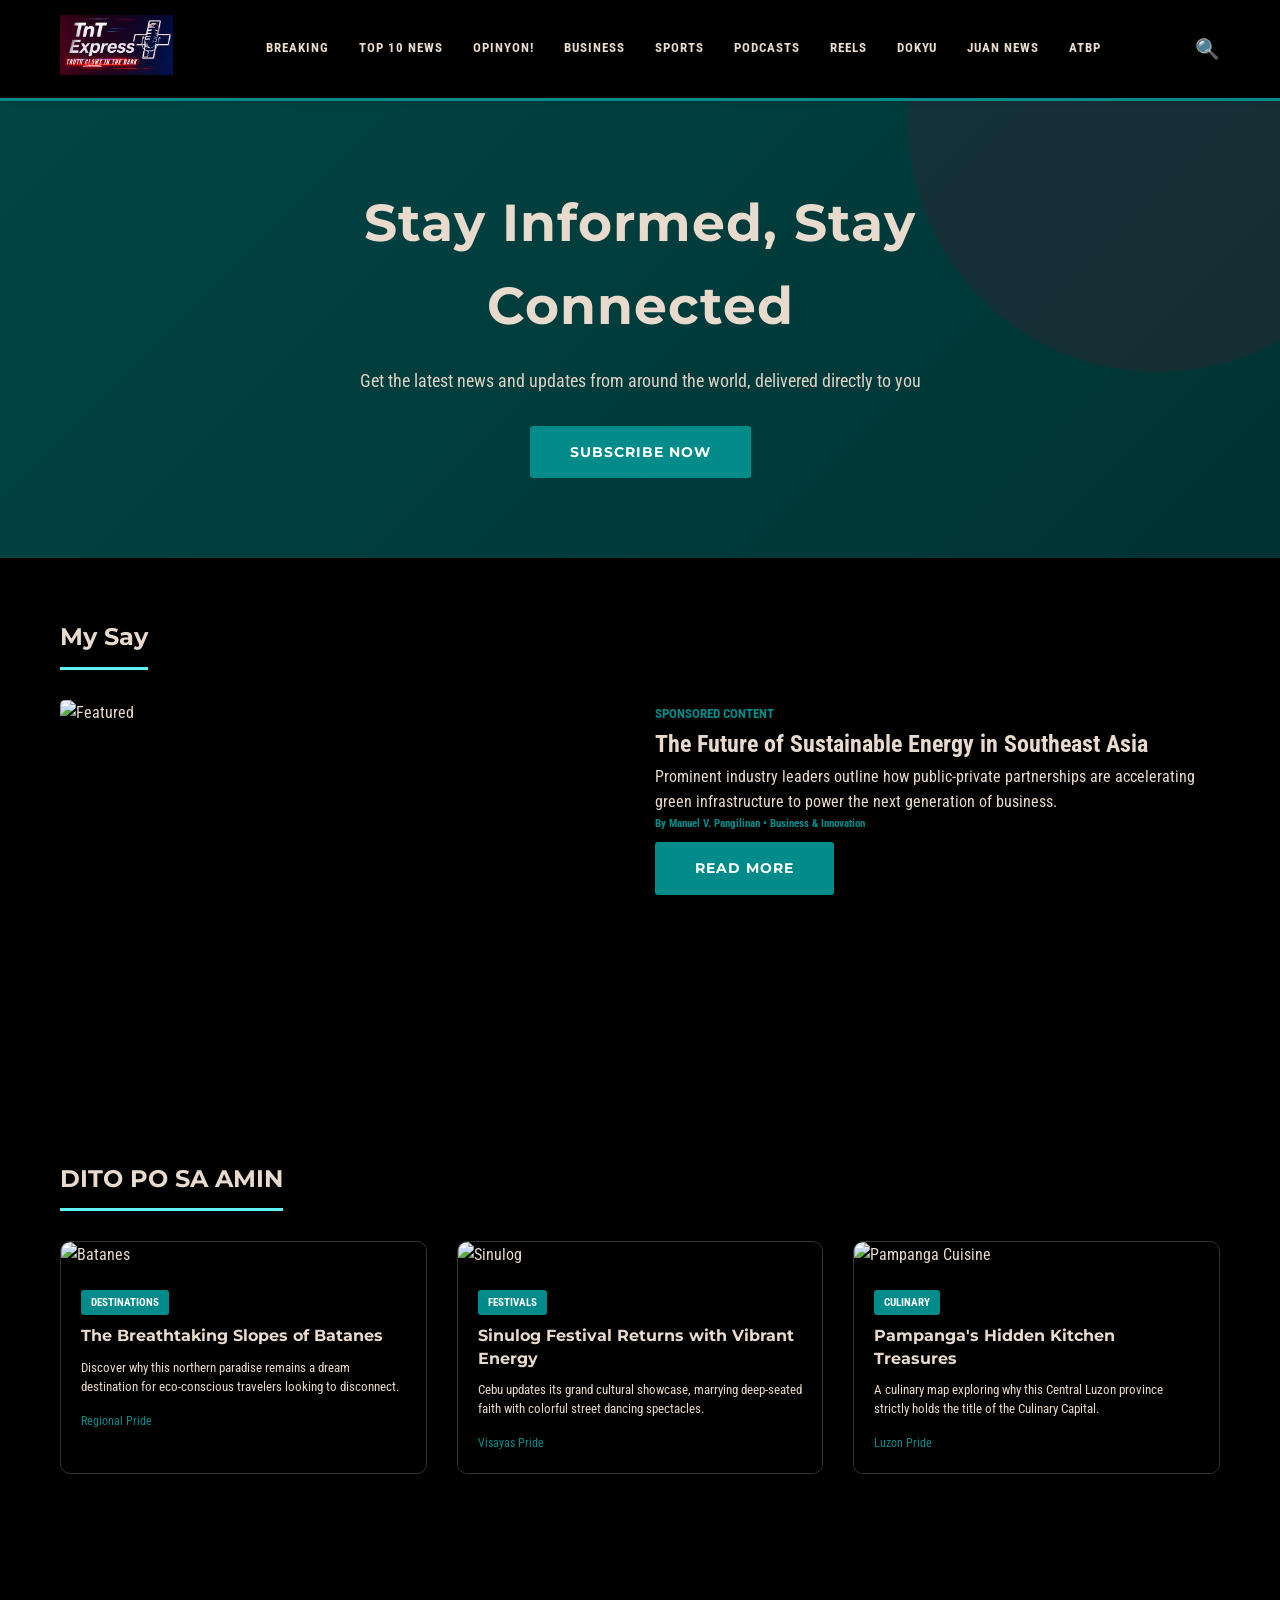
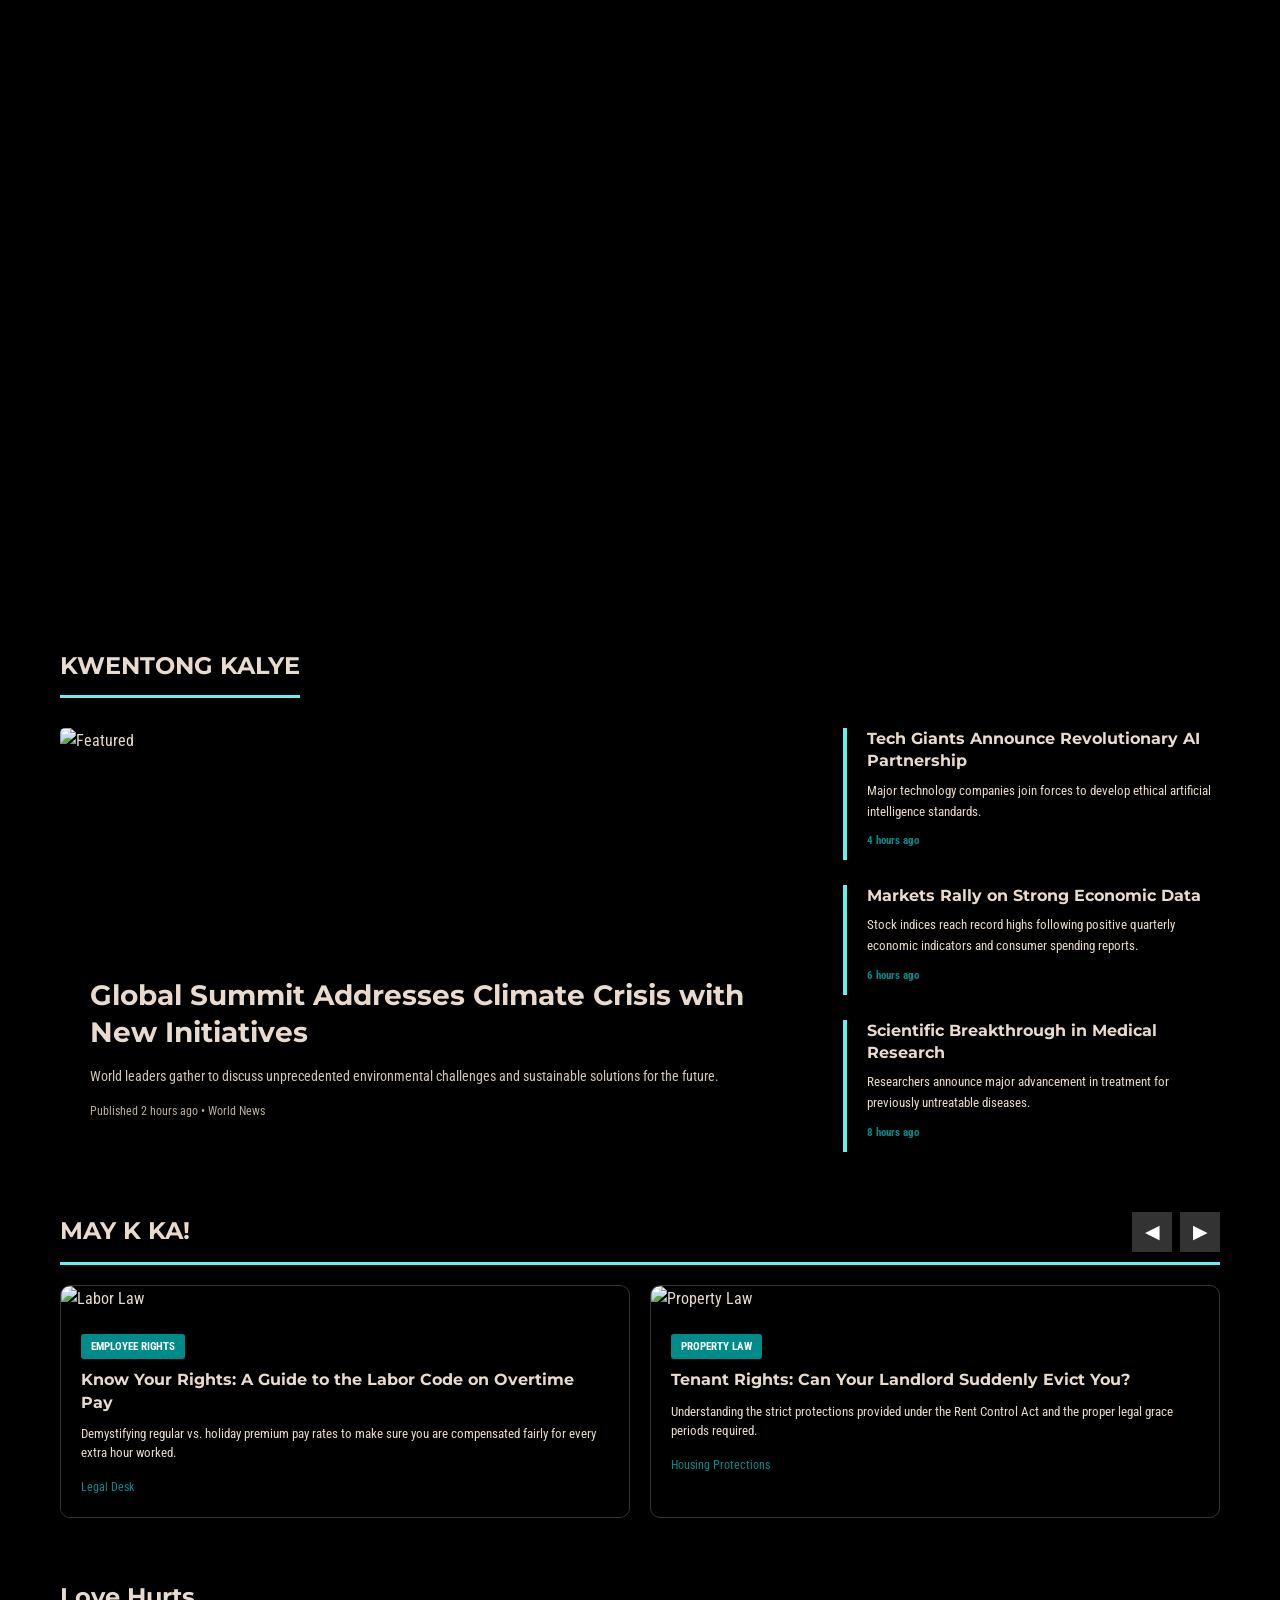
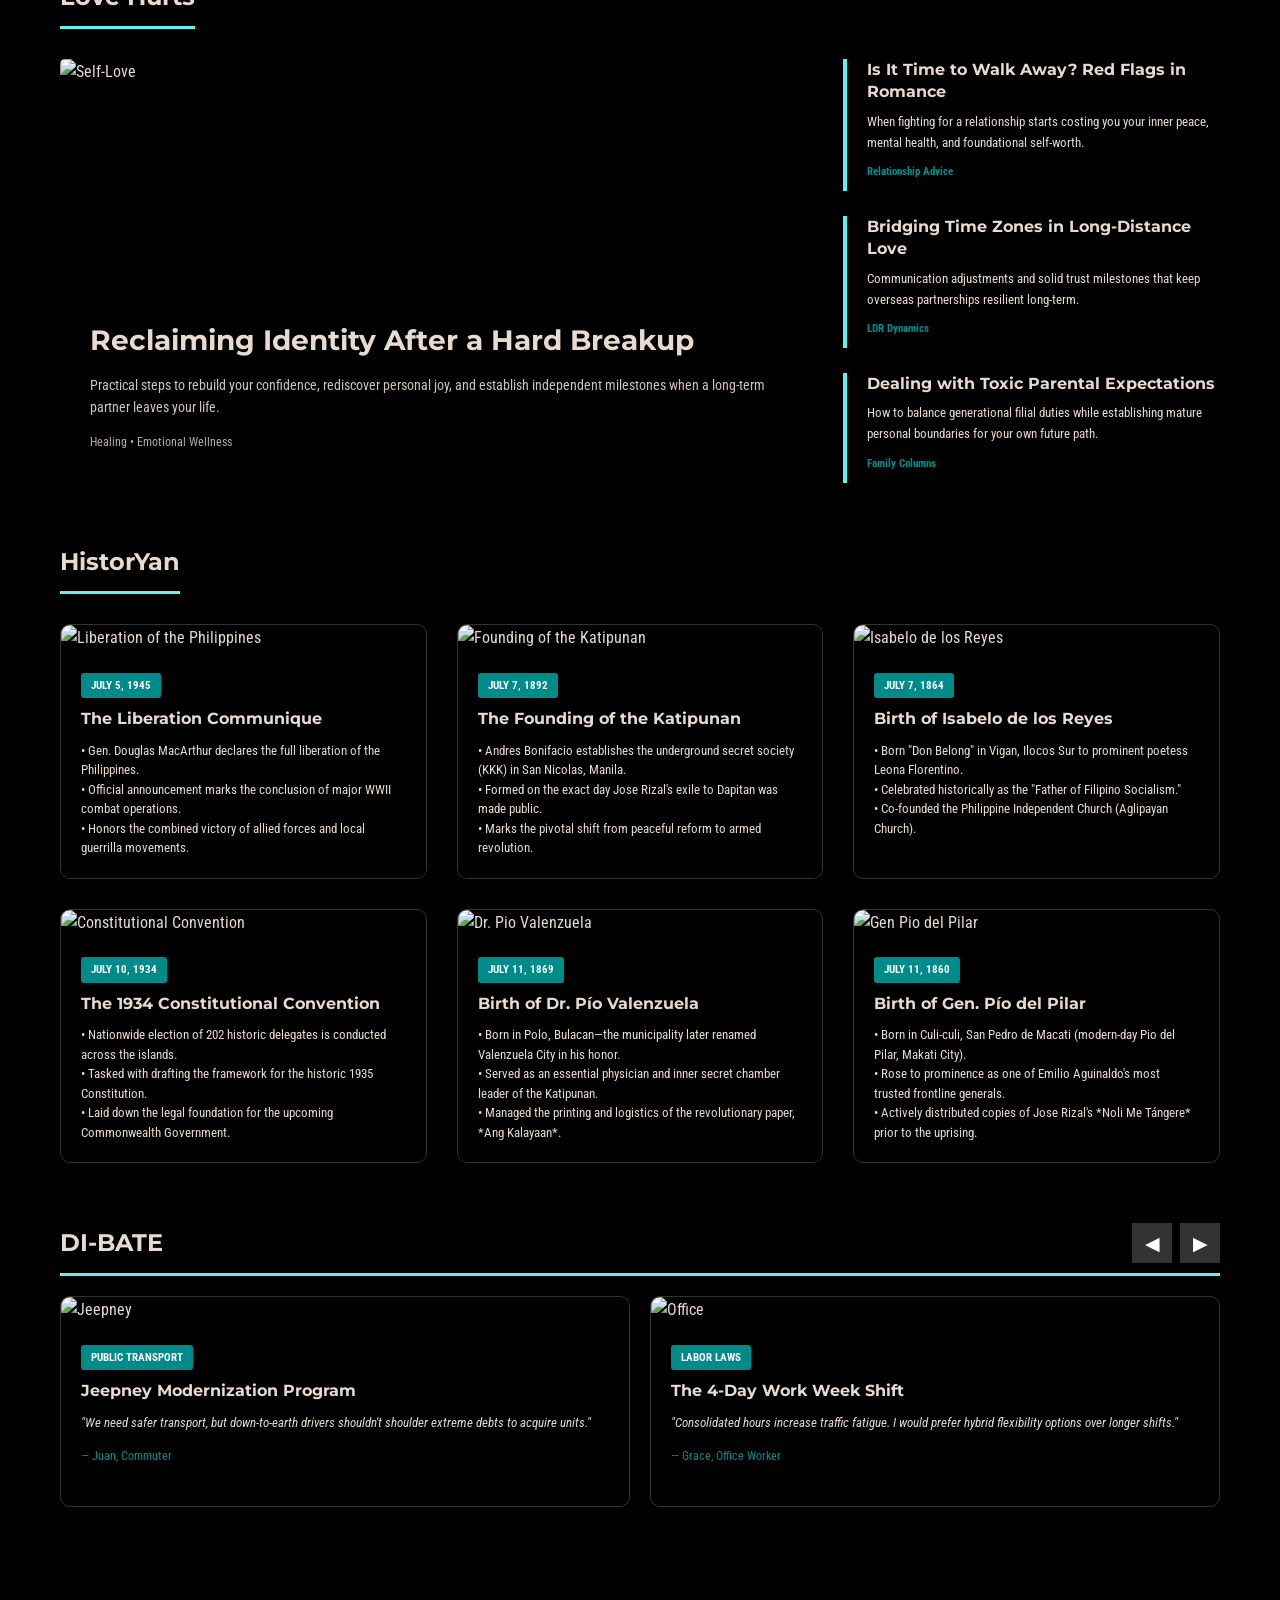
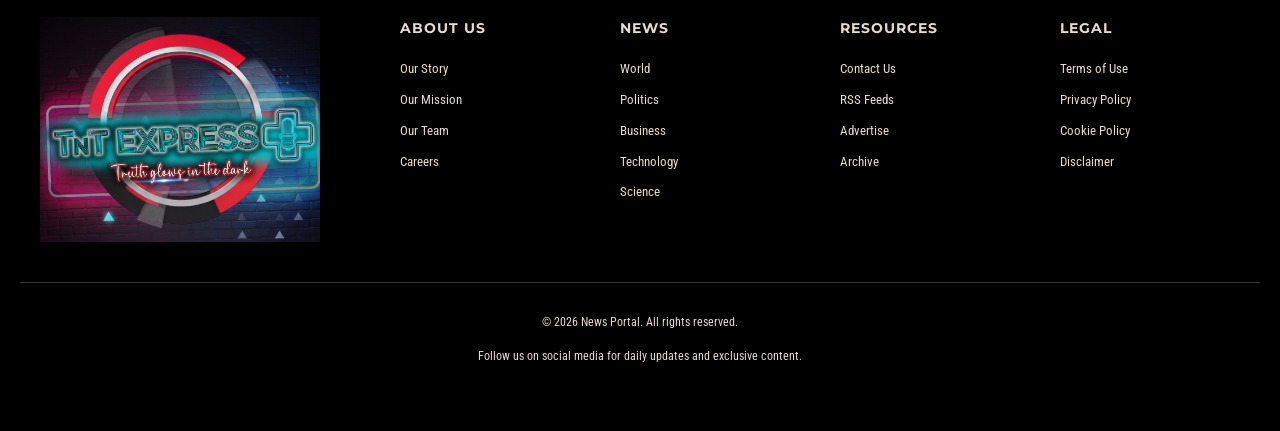
==== commit 85295176: "updated index.html" ====
--- a/index.html
+++ b/index.html
@@ -11,9 +11,9 @@
     <!-- HEADER -->
     <header>
         <div class="header-container">
-            <div class="logo"><a href="home.html"><img src="images/tnt 2 Hi Res.png" alt="TNT+ Logo"></a></div>
+            <div class="logo"><a href="index.html"><img src="images/tnt 2 Hi Res.png" alt="TNT+ Logo"></a></div>
             <nav>
-                <a href="home.html">Breaking</a>
+                <a href="index.html">Breaking</a>
                 <a href="world.html">Top 10 News</a>
                 <a href="politics.html">Opinyon!</a>
                 <a href="business.html">Business</a>
@@ -86,6 +86,16 @@
         </div>
     </section>
 
+   <!-- FULL WIDTH VIDEO PLAYER (NO INTERACTION) -->
+    <section class="featured-section" style="margin-bottom: 40px;">
+        <div class="video-container" style="width: 100%; background: #000; border-radius: 5px; overflow: hidden; box-shadow: 0 4px 15px rgba(0,0,0,0.15);">
+            <video autoplay loop muted playsinline style="width: 100%; display: block; aspect-ratio: 16/9; object-fit: cover; pointer-events: none;">
+                <source src="images/tnt 1-final.mp4" type="video/mp4">
+                Your browser does not support the video tag.
+            </video>
+        </div>
+    </section>
+
     <!-- KWENTONG KALYE -->
     <section class="featured-section">
         <div class="section-title">KWENTONG KALYE</div>
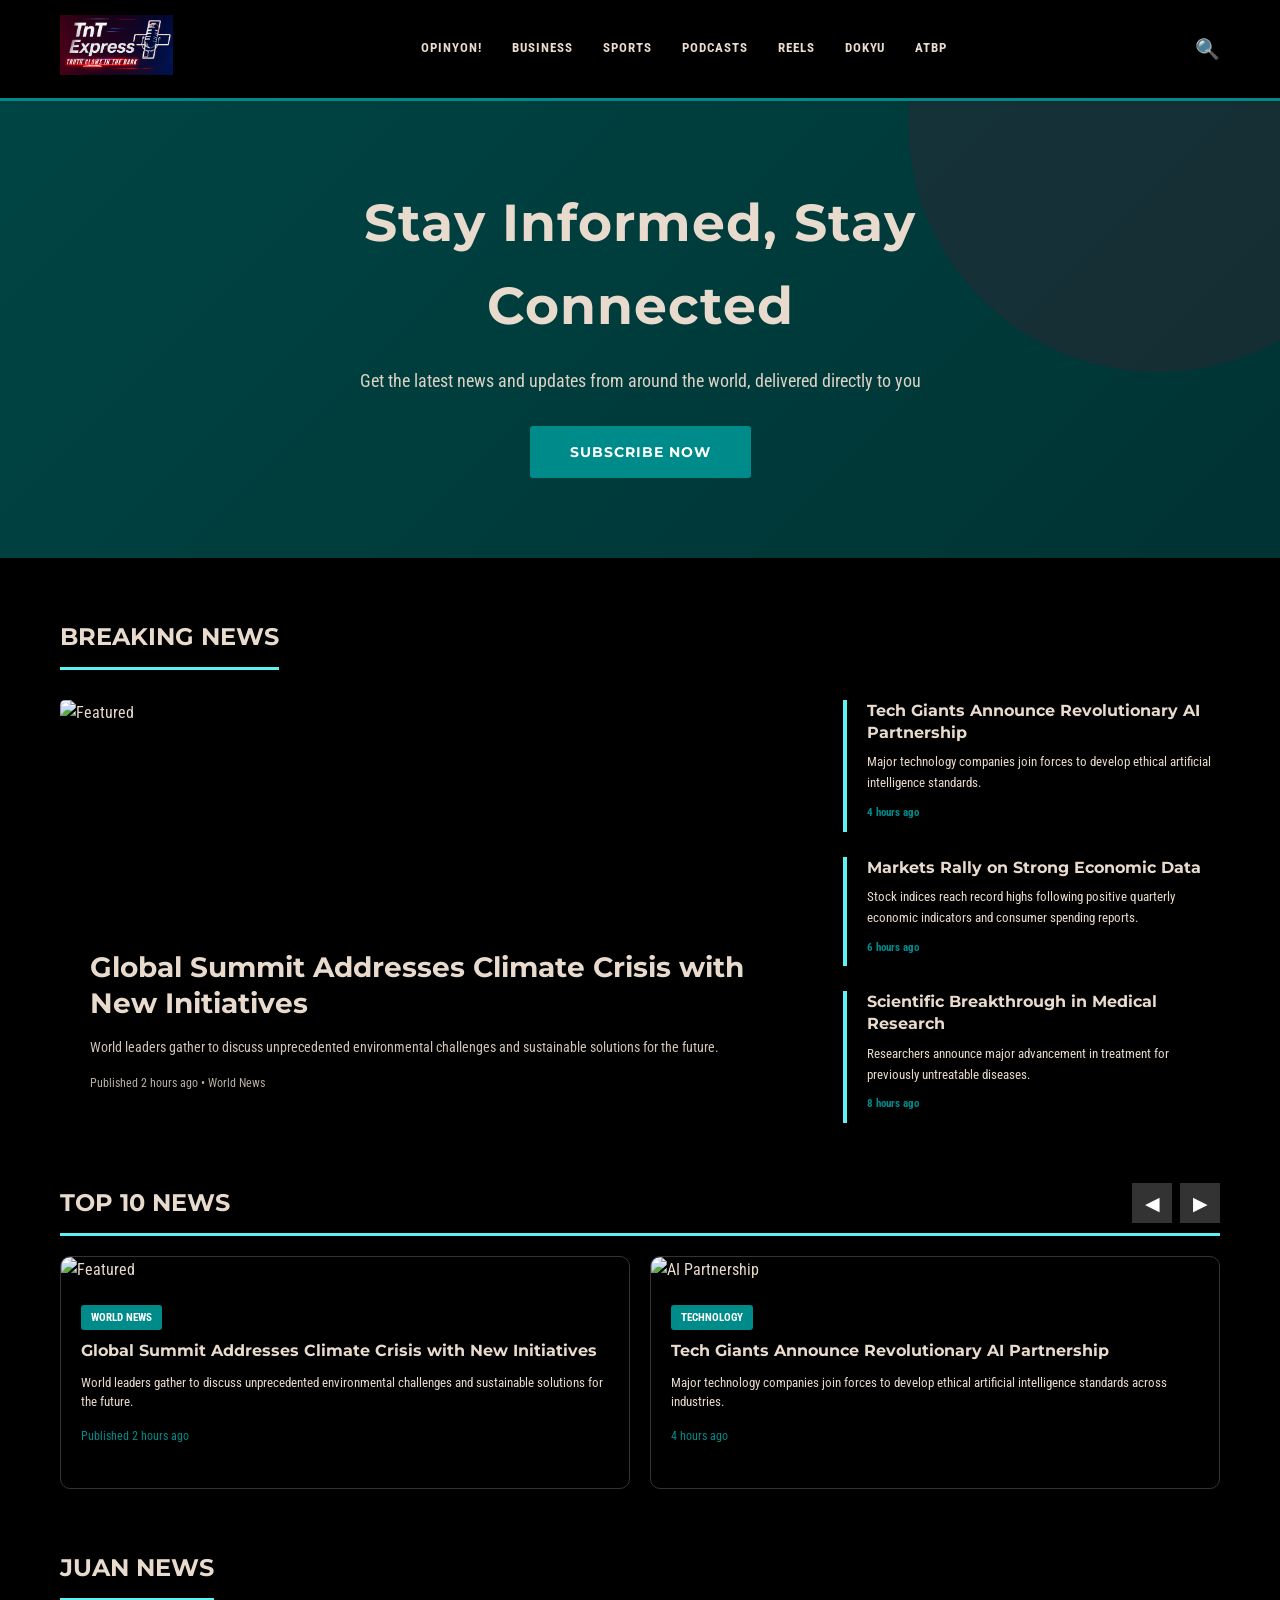
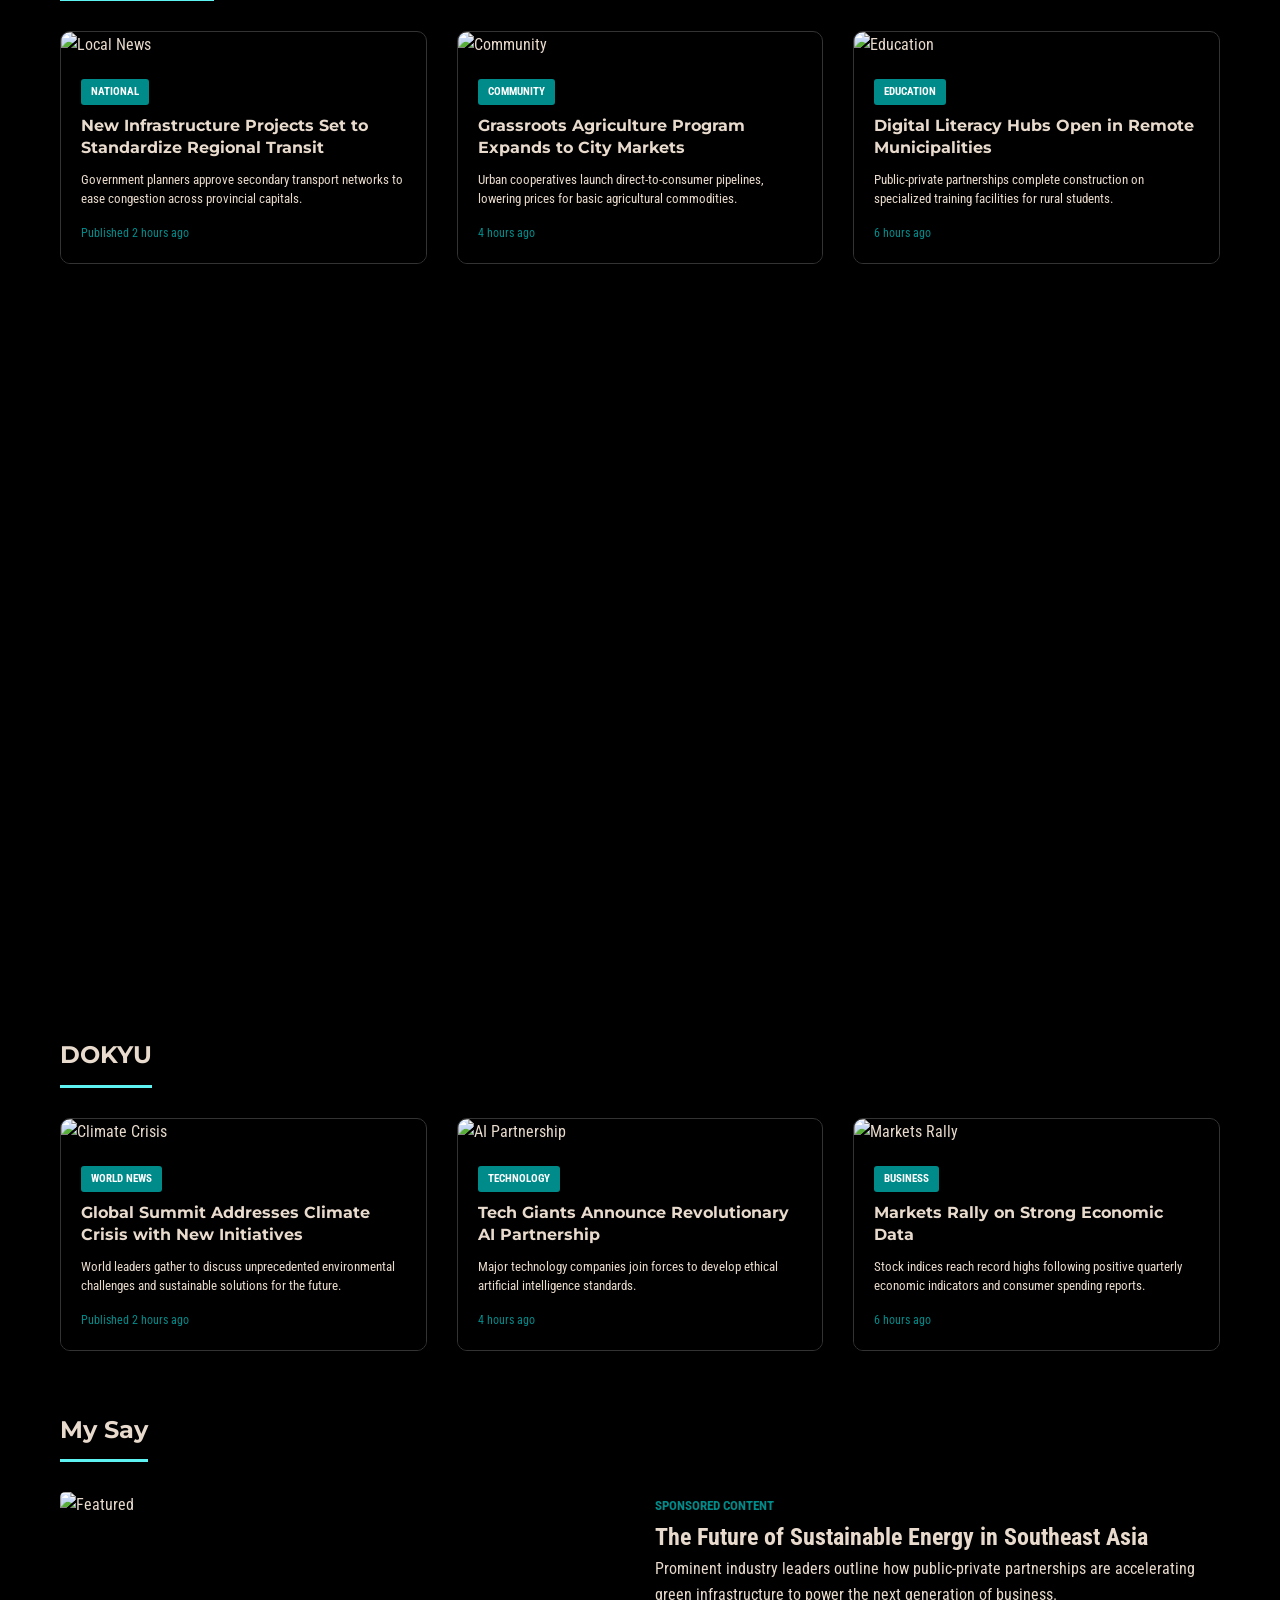
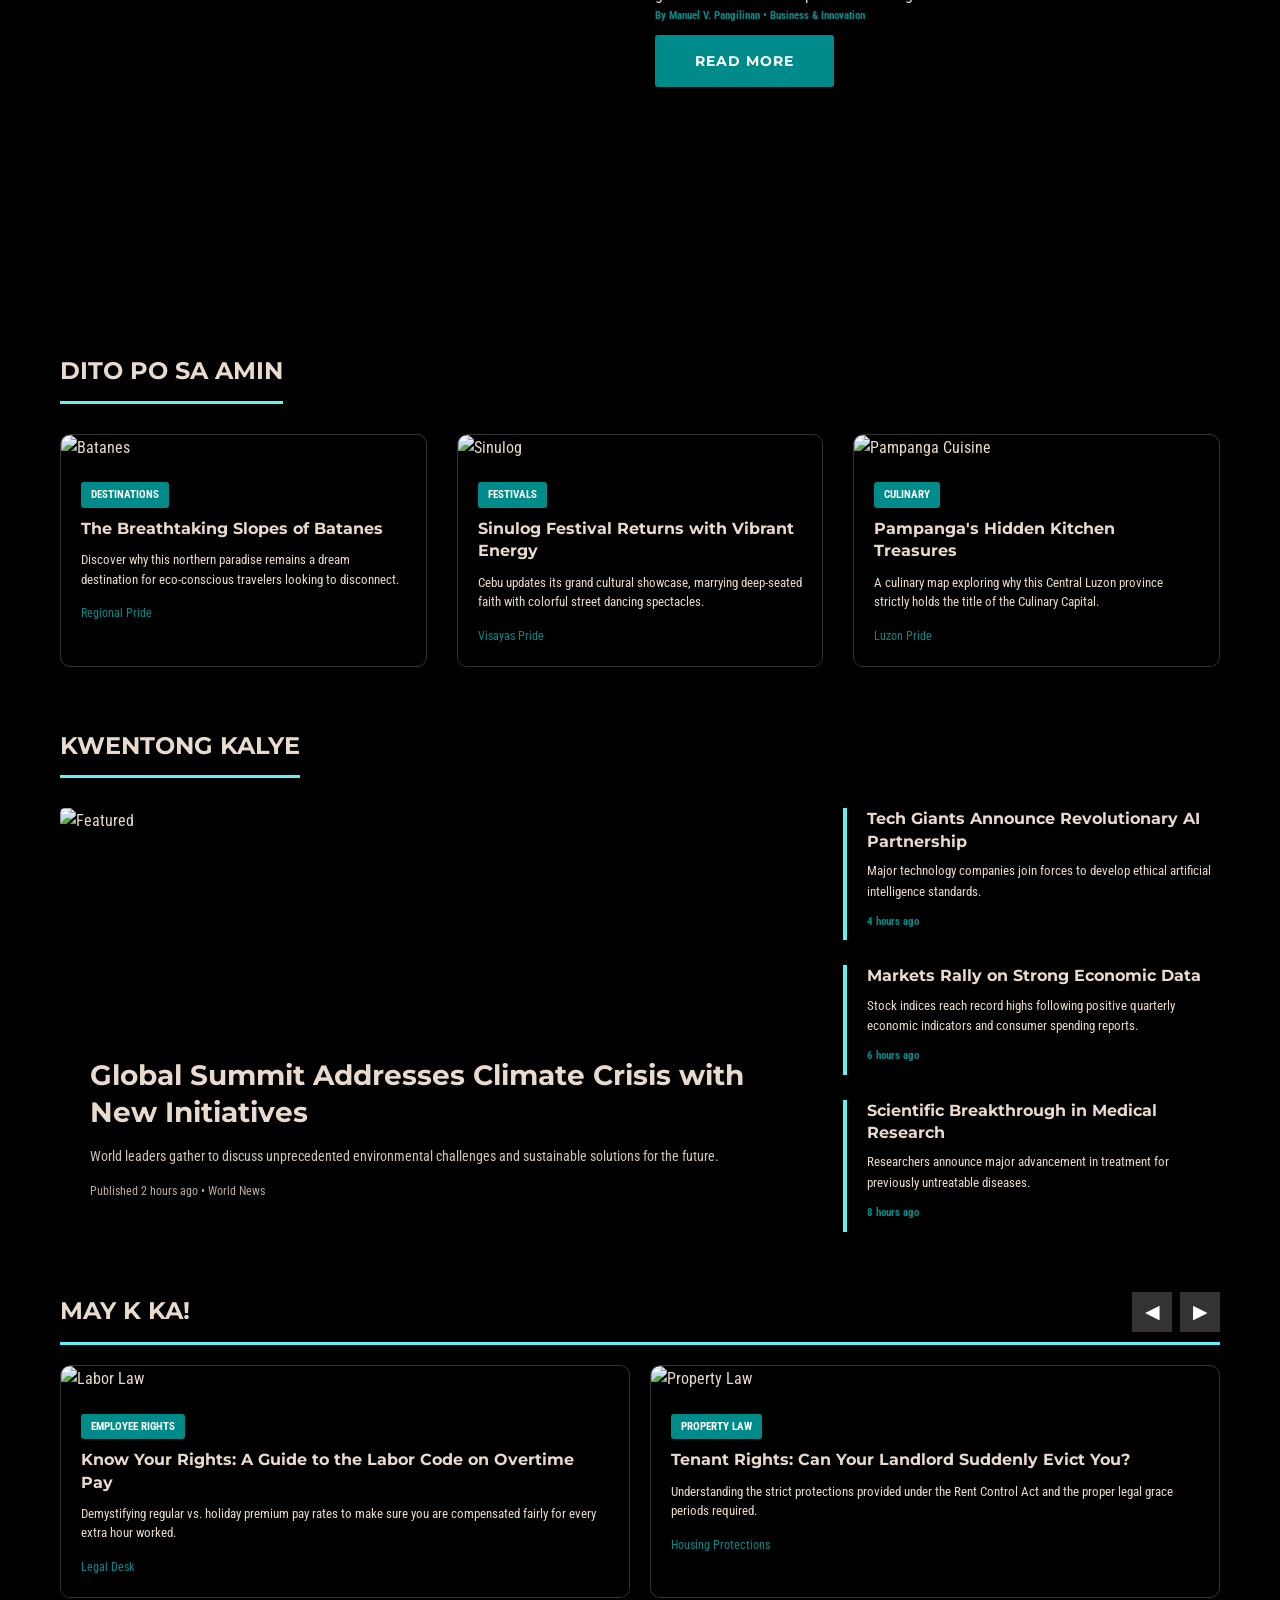
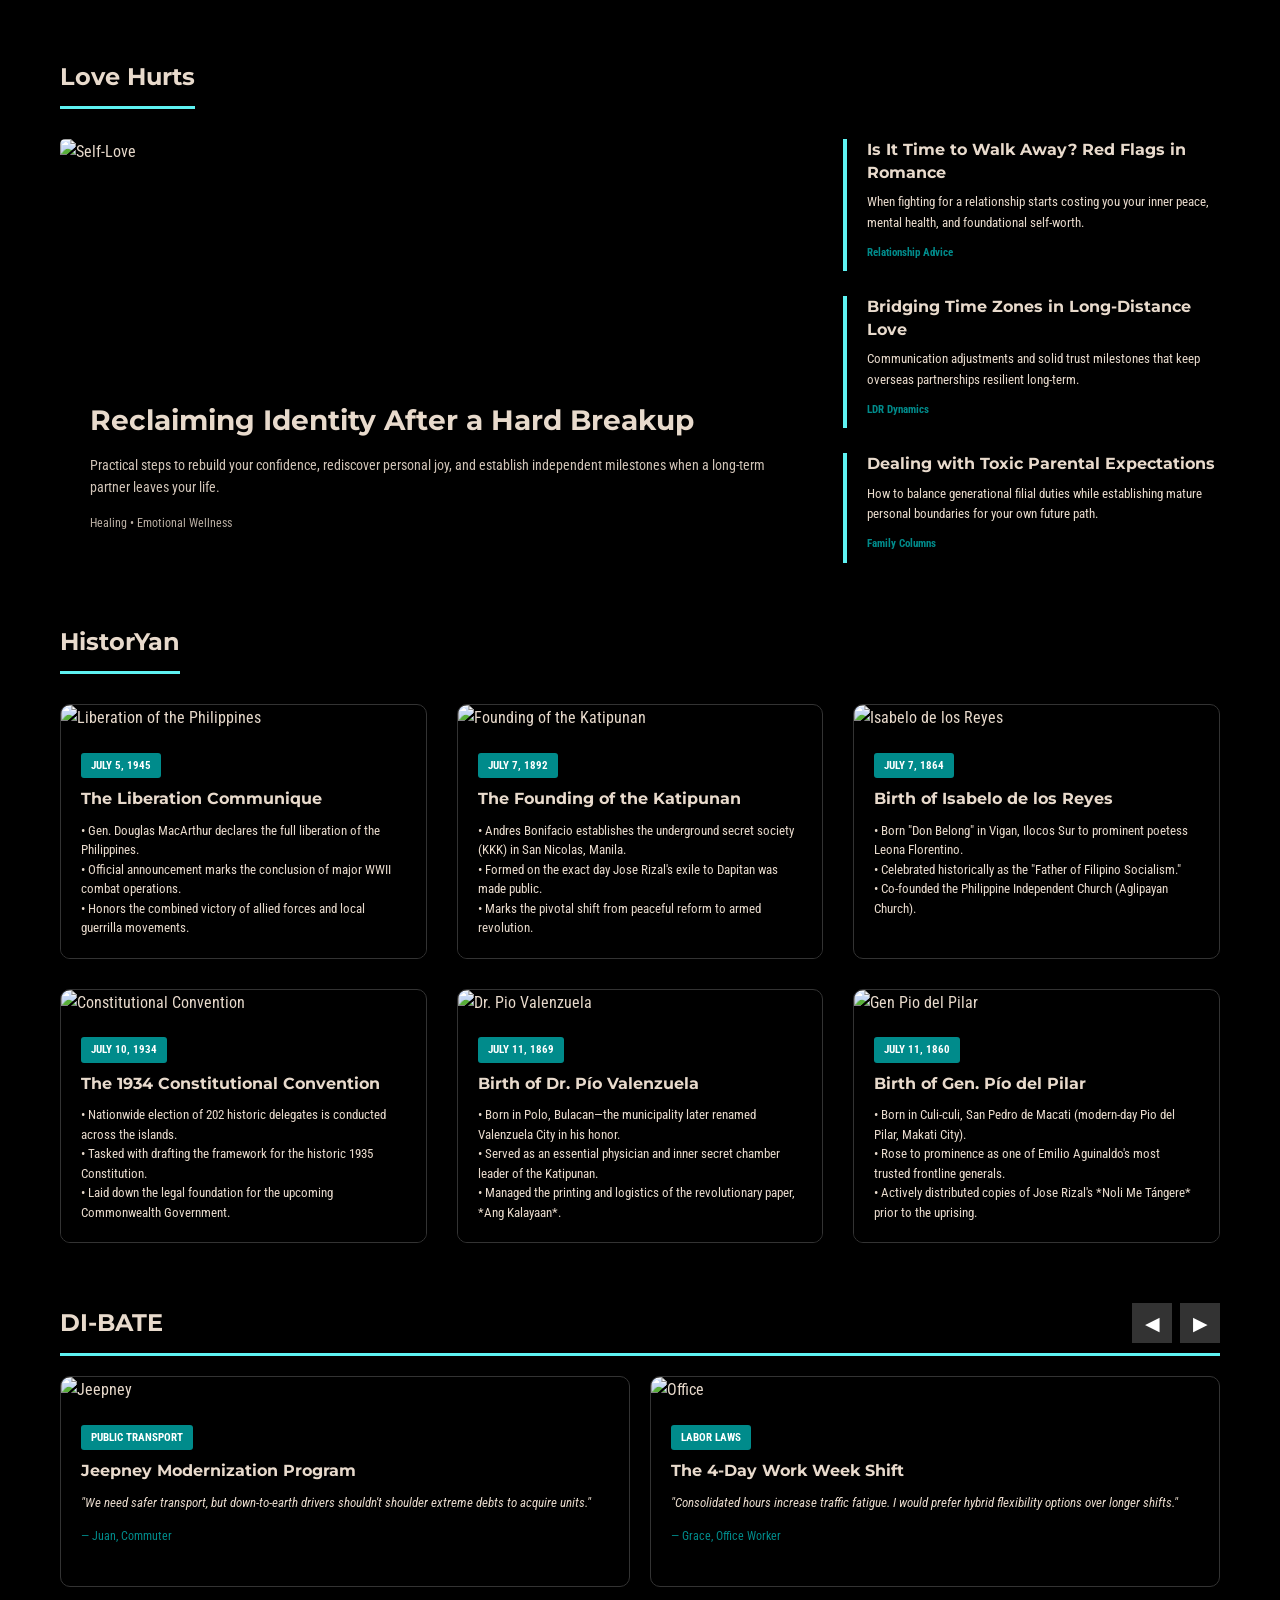
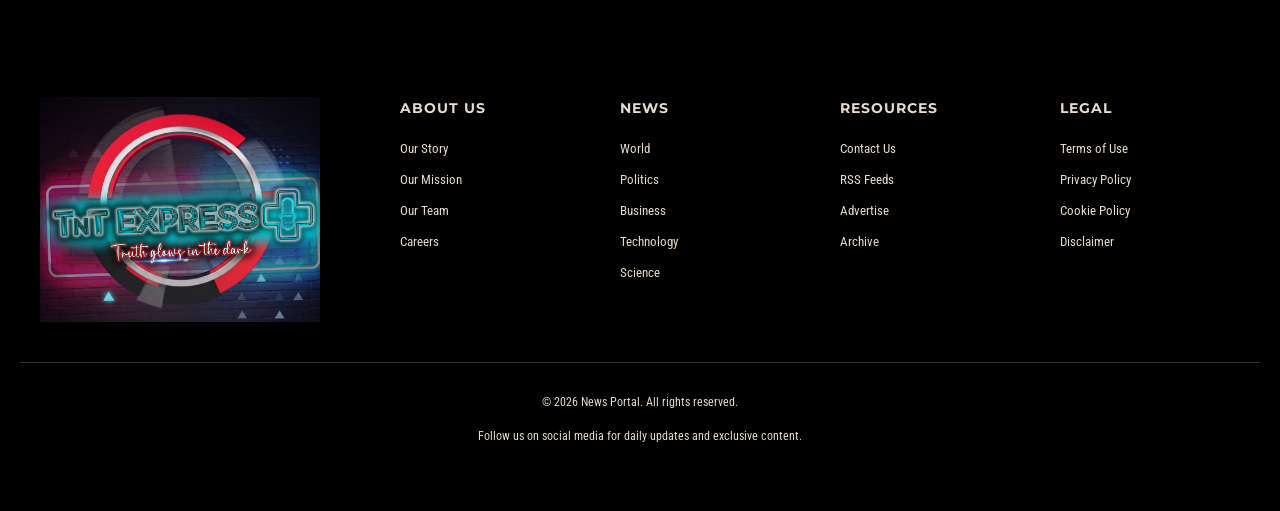
==== commit 00284e4e: "updated index.html" ====
--- a/index.html
+++ b/index.html
@@ -13,15 +13,12 @@
         <div class="header-container">
             <div class="logo"><a href="index.html"><img src="images/tnt 2 Hi Res.png" alt="TNT+ Logo"></a></div>
             <nav>
-                <a href="index.html">Breaking</a>
-                <a href="world.html">Top 10 News</a>
                 <a href="politics.html">Opinyon!</a>
                 <a href="business.html">Business</a>
                 <a href="technology.html">Sports</a>
                 <a href="podcast.html">Podcasts</a>
                 <a href="opinion.html">Reels</a>
                 <a href="opinion.html">Dokyu</a>
-                <a href="opinion.html">Juan News</a>
                 <a href="opinion.html">Atbp</a>
             </nav>
             <div class="search-icon">🔍</div>
@@ -37,6 +34,303 @@
         </div>
     </section>
     
+    <!-- BREAKING -->
+    <section class="featured-section">
+        <div class="section-title">BREAKING NEWS</div>
+        <div class="featured-grid">            
+            <!-- Main Highlight Card -->
+            <div class="featured-main interactive-hover-block" style="transition: transform 0.3s ease, box-shadow 0.3s ease; cursor: pointer; border-radius: 5px;">
+                <img src="https://picsum.photos/800/400?random=25" alt="Featured" style="width: 100%; height: 400px; object-fit: cover; display: block;">
+                <div class="featured-main-content">
+                    <h2>Global Summit Addresses Climate Crisis with New Initiatives</h2>
+                    <p>World leaders gather to discuss unprecedented environmental challenges and sustainable solutions for the future.</p>
+                    <div class="featured-meta">Published 2 hours ago • World News</div>
+                </div>
+            </div>
+            <!-- Side Text Cards -->
+            <div class="featured-side">
+                <div class="featured-card interactive-hover-side" style="transition: transform 0.3s ease, border-color 0.3s ease; cursor: pointer;">
+                    <h3>Tech Giants Announce Revolutionary AI Partnership</h3>
+                    <p>Major technology companies join forces to develop ethical artificial intelligence standards.</p>
+                    <div class="featured-card-meta">4 hours ago</div>
+                </div>
+                <div class="featured-card interactive-hover-side" style="transition: transform 0.3s ease, border-color 0.3s ease; cursor: pointer;">
+                    <h3>Markets Rally on Strong Economic Data</h3>
+                    <p>Stock indices reach record highs following positive quarterly economic indicators and consumer spending reports.</p>
+                    <div class="featured-card-meta">6 hours ago</div>
+                </div>
+                <div class="featured-card interactive-hover-side" style="transition: transform 0.3s ease, border-color 0.3s ease; cursor: pointer;">
+                    <h3>Scientific Breakthrough in Medical Research</h3>
+                    <p>Researchers announce major advancement in treatment for previously untreatable diseases.</p>
+                    <div class="featured-card-meta">8 hours ago</div>
+                </div>
+            </div>
+
+        </div>
+
+        <!-- Local Hover Styles for Kwentong Kalye -->
+        <style>
+            .interactive-hover-block:hover {
+                transform: translateY(-5px);
+                box-shadow: 0 12px 30px rgba(94, 242, 242, 0.2);
+            }
+            .interactive-hover-side:hover {
+                border-left-color: #ff3131 !important; /* Changes accent bar to Red */
+                transform: translateX(6px); /* Nudges text elegantly to the right */
+            }
+        </style>
+    </section>
+
+  <!-- TOP 10 NEWS -->
+    <section class="articles-section" style="overflow: hidden; position: relative;">
+        <!-- Section Header with True Slider Controls -->
+        <div class="section-title" style="display: flex; justify-content: space-between; align-items: center; margin-bottom: 20px;">
+            <span>TOP 10 NEWS</span>
+            <div class="top10-carousel-controls" style="display: flex; gap: 8px;">
+                <button onclick="scrollTop10(-1)" style="background: #333; color: #fff; border: none; width: 40px; height: 40px; cursor: pointer; font-size: 1.2rem; display: flex; align-items: center; justify-content: center; transition: background 0.2s;">◀</button>
+                <button onclick="scrollTop10(1)" style="background: #333; color: #fff; border: none; width: 40px; height: 40px; cursor: pointer; font-size: 1.2rem; display: flex; align-items: center; justify-content: center; transition: background 0.2s;">▶</button>
+            </div>
+        </div>
+
+        <!-- Mask Viewport Window (No scrolling allowed) -->
+        <div style="width: 100%; overflow: hidden;">
+            
+            <!-- Sliding Track Container -->
+            <div id="top10-track" style="display: flex; gap: 20px; width: 100%; transition: transform 0.4s ease-in-out; will-change: transform;">
+                
+                <!-- Card 1 -->
+                <div class="article-card" style="flex: 0 0 calc(50% - 10px); box-sizing: border-box; margin-bottom: 0;">
+                    <img src="https://picsum.photos/400/200?random=101" alt="Featured" style="width: 100%; height: 200px; object-fit: cover;">
+                    <div class="article-content">
+                        <span class="article-category">World News</span>
+                        <h3>Global Summit Addresses Climate Crisis with New Initiatives</h3>
+                        <p>World leaders gather to discuss unprecedented environmental challenges and sustainable solutions for the future.</p>
+                        <div class="article-time">Published 2 hours ago</div>
+                    </div>
+                </div>
+
+                <!-- Card 2 -->
+                <div class="article-card" style="flex: 0 0 calc(50% - 10px); box-sizing: border-box; margin-bottom: 0;">
+                    <img src="https://picsum.photos/400/200?random=102" alt="AI Partnership" style="width: 100%; height: 200px; object-fit: cover;">
+                    <div class="article-content">
+                        <span class="article-category">Technology</span>
+                        <h3>Tech Giants Announce Revolutionary AI Partnership</h3>
+                        <p>Major technology companies join forces to develop ethical artificial intelligence standards across industries.</p>
+                        <div class="article-time">4 hours ago</div>
+                    </div>
+                </div>
+
+                <!-- Card 3 -->
+                <div class="article-card" style="flex: 0 0 calc(50% - 10px); box-sizing: border-box; margin-bottom: 0;">
+                    <img src="https://picsum.photos/400/200?random=103" alt="Markets" style="width: 100%; height: 200px; object-fit: cover;">
+                    <div class="article-content">
+                        <span class="article-category">Business</span>
+                        <h3>Markets Rally on Strong Economic Data</h3>
+                        <p>Stock indices reach record highs following positive quarterly economic indicators and consumer spending reports.</p>
+                        <div class="article-time">6 hours ago</div>
+                    </div>
+                </div>
+
+                <!-- Card 4 -->
+                <div class="article-card" style="flex: 0 0 calc(50% - 10px); box-sizing: border-box; margin-bottom: 0;">
+                    <img src="https://picsum.photos/400/200?random=104" alt="Medical Breakthrough" style="width: 100%; height: 200px; object-fit: cover;">
+                    <div class="article-content">
+                        <span class="article-category">Science</span>
+                        <h3>Scientific Breakthrough in Medical Research</h3>
+                        <p>Researchers announce major advancement in treatment architectures for previously untreatable diseases.</p>
+                        <div class="article-time">8 hours ago</div>
+                    </div>
+                </div>
+
+                <!-- Card 5 -->
+                <div class="article-card" style="flex: 0 0 calc(50% - 10px); box-sizing: border-box; margin-bottom: 0;">
+                    <img src="https://picsum.photos/400/200?random=105" alt="Space" style="width: 100%; height: 200px; object-fit: cover;">
+                    <div class="article-content">
+                        <span class="article-category">Exploration</span>
+                        <h3>Next-Generation Lunar Rover Deep Workspace Test Complete</h3>
+                        <p>Engineers clear off-world vehicles for enhanced terrain navigation parameters ahead of target launch updates.</p>
+                        <div class="article-time">10 hours ago</div>
+                    </div>
+                </div>
+
+                <!-- Card 6 -->
+                <div class="article-card" style="flex: 0 0 calc(50% - 10px); box-sizing: border-box; margin-bottom: 0;">
+                    <img src="https://picsum.photos/400/200?random=106" alt="Renewable Energy" style="width: 100%; height: 200px; object-fit: cover;">
+                    <div class="article-content">
+                        <span class="article-category">Sustainability</span>
+                        <h3>Massive Clean Energy Storage Node Integrates Into Grid</h3>
+                        <p>New localized high-capacity battery networks step up regional power reliability windows successfully.</p>
+                        <div class="article-time">12 hours ago</div>
+                    </div>
+                </div>
+
+                <!-- Card 7 -->
+                <div class="article-card" style="flex: 0 0 calc(50% - 10px); box-sizing: border-box; margin-bottom: 0;">
+                    <img src="https://picsum.photos/400/200?random=107" alt="Global Trade" style="width: 100%; height: 200px; object-fit: cover;">
+                    <div class="article-content">
+                        <span class="article-category">Economy</span>
+                        <h3>New Maritime Corridors Open Up Global Shipping Routes</h3>
+                        <p>International trade agreements unlock faster maritime logistics options, bypassing congested traditional channels.</p>
+                        <div class="article-time">14 hours ago</div>
+                    </div>
+                </div>
+
+                <!-- Card 8 -->
+                <div class="article-card" style="flex: 0 0 calc(50% - 10px); box-sizing: border-box; margin-bottom: 0;">
+                    <img src="https://picsum.photos/400/200?random=108" alt="Cyber Security" style="width: 100%; height: 200px; object-fit: cover;">
+                    <div class="article-content">
+                        <span class="article-category">Cybersecurity</span>
+                        <h3>Next-Gen Firewalls Stop Massive Multi-Vector Cyber Attack</h3>
+                        <p>Defense networks successfully counter coordinated infrastructure breaches without compromising user data sectors.</p>
+                        <div class="article-time">16 hours ago</div>
+                    </div>
+                </div>
+
+                <!-- Card 9 -->
+                <div class="article-card" style="flex: 0 0 calc(50% - 10px); box-sizing: border-box; margin-bottom: 0;">
+                    <img src="https://picsum.photos/400/200?random=109" alt="Archeology" style="width: 100%; height: 200px; object-fit: cover;">
+                    <div class="article-content">
+                        <span class="article-category">Archaeology</span>
+                        <h3>Ancient Urban Trade Hub Unearthed in Deep Forest Excavation</h3>
+                        <p>Sub-surface remote sensing arrays locate remnants of a remarkably preserved pre-modern trade citadel.</p>
+                        <div class="article-time">18 hours ago</div>
+                    </div>
+                </div>
+
+                <!-- Card 10 -->
+                <div class="article-card" style="flex: 0 0 calc(50% - 10px); box-sizing: border-box; margin-bottom: 0;">
+                    <img src="https://picsum.photos/400/200?random=110" alt="Aviation Tech" style="width: 100%; height: 200px; object-fit: cover;">
+                    <div class="article-content">
+                        <span class="article-category">Aviation</span>
+                        <h3>Supersonic Commercial Jet Prototype Clears Low-Noise Flight Trials</h3>
+                        <p>Aerodynamic testing data confirms low-boom structural design parameters meet international flight standards.</p>
+                        <div class="article-time">Yesterday</div>
+                    </div>
+                </div>
+
+            </div>
+        </div>
+
+        <!-- Hover Stylings -->
+        <style>
+            .top10-carousel-controls button:hover {
+                background: #ff3131 !important;
+            }
+        </style>
+
+        <!-- Script-Driven Sliding Engine -->
+        <script>
+            let currentTop10Index = 0;
+            const totalTop10Cards = 10; // Updated to match 10 articles
+            const visibleTop10Cards = 2;
+            const maxTop10Index = totalTop10Cards - visibleTop10Cards; // Adjusts limits smoothly to allow 8 clicks
+
+            function scrollTop10(direction) {
+                currentTop10Index += direction;
+                
+                // Boundaries check
+                if (currentTop10Index < 0) {
+                    currentTop10Index = 0;
+                }
+                if (currentTop10Index > maxTop10Index) {
+                    currentTop10Index = maxTop10Index;
+                }
+                
+                const track = document.getElementById('top10-track');
+                const card = track.querySelector('.article-card');
+                
+                // Measure card width dynamically + the 20px layout gap
+                const stepWidth = card.getBoundingClientRect().width + 20; 
+                
+                // Shift the container tracking pane
+                track.style.transform = `translateX(-${currentTop10Index * stepWidth}px)`;
+            }
+
+            // Recalculates slider track spacing cleanly on browser adjustments
+            window.addEventListener('resize', () => {
+                scrollTop10(0);
+            });
+        </script>
+    </section>
+
+   <!-- JUAN NEWS -->
+    <section class="articles-section">
+        <div class="section-title">JUAN NEWS</div>
+        <div class="articles-grid">
+            <div class="article-card">
+                <img src="https://picsum.photos/400/200?random=121" alt="Local News" style="width: 100%; height: 200px; object-fit: cover;">
+                <div class="article-content">
+                    <span class="article-category">National</span>
+                    <h3>New Infrastructure Projects Set to Standardize Regional Transit</h3>
+                    <p>Government planners approve secondary transport networks to ease congestion across provincial capitals.</p>
+                    <div class="article-time">Published 2 hours ago</div>
+                </div>
+            </div>
+            <div class="article-card">
+                <img src="https://picsum.photos/400/200?random=122" alt="Community" style="width: 100%; height: 200px; object-fit: cover;">
+                <div class="article-content">
+                    <span class="article-category">Community</span>
+                    <h3>Grassroots Agriculture Program Expands to City Markets</h3>
+                    <p>Urban cooperatives launch direct-to-consumer pipelines, lowering prices for basic agricultural commodities.</p>
+                    <div class="article-time">4 hours ago</div>
+                </div>
+            </div>
+            <div class="article-card">
+                <img src="https://picsum.photos/400/200?random=123" alt="Education" style="width: 100%; height: 200px; object-fit: cover;">
+                <div class="article-content">
+                    <span class="article-category">Education</span>
+                    <h3>Digital Literacy Hubs Open in Remote Municipalities</h3>
+                    <p>Public-private partnerships complete construction on specialized training facilities for rural students.</p>
+                    <div class="article-time">6 hours ago</div>
+                </div>
+            </div>
+        </div>
+    </section>
+
+    <!-- FULL WIDTH VIDEO PLAYER (NO INTERACTION) -->
+    <section class="featured-section" style="margin-bottom: 40px;">
+        <div class="video-container" style="width: 100%; background: #000; border-radius: 5px; overflow: hidden; box-shadow: 0 4px 15px rgba(0,0,0,0.15);">
+            <video autoplay loop muted playsinline style="width: 100%; display: block; aspect-ratio: 16/9; object-fit: cover; pointer-events: none;">
+                <source src="images/tnt 1-final.mp4" type="video/mp4">
+                Your browser does not support the video tag.
+            </video>
+        </div>
+    </section>
+
+    <!-- DOKYU -->
+    <section class="articles-section">
+        <div class="section-title">DOKYU</div>
+        <div class="articles-grid">
+            <div class="article-card">
+                <img src="https://picsum.photos/400/200?random=31" alt="Climate Crisis" style="width: 100%; height: 200px; object-fit: cover;">
+                <div class="article-content">
+                    <span class="article-category">World News</span>
+                    <h3>Global Summit Addresses Climate Crisis with New Initiatives</h3>
+                    <p>World leaders gather to discuss unprecedented environmental challenges and sustainable solutions for the future.</p>
+                    <div class="article-time">Published 2 hours ago</div>
+                </div>
+            </div>
+            <div class="article-card">
+                <img src="https://picsum.photos/400/200?random=32" alt="AI Partnership" style="width: 100%; height: 200px; object-fit: cover;">
+                <div class="article-content">
+                    <span class="article-category">Technology</span>
+                    <h3>Tech Giants Announce Revolutionary AI Partnership</h3>
+                    <p>Major technology companies join forces to develop ethical artificial intelligence standards.</p>
+                    <div class="article-time">4 hours ago</div>
+                </div>
+            </div>
+            <div class="article-card">
+                <img src="https://picsum.photos/400/200?random=33" alt="Markets Rally" style="width: 100%; height: 200px; object-fit: cover;">
+                <div class="article-content">
+                    <span class="article-category">Business</span>
+                    <h3>Markets Rally on Strong Economic Data</h3>
+                    <p>Stock indices reach record highs following positive quarterly economic indicators and consumer spending reports.</p>
+                    <div class="article-time">6 hours ago</div>
+                </div>
+            </div>
+        </div>
+    </section>
+  
     <!-- MY SAY SECTION -->
     <section class="featured-section">
         <div class="section-title">My Say</div>
@@ -83,16 +377,6 @@
                     <div class="article-time">Luzon Pride</div>
                 </div>
             </div>
-        </div>
-    </section>
-
-   <!-- FULL WIDTH VIDEO PLAYER (NO INTERACTION) -->
-    <section class="featured-section" style="margin-bottom: 40px;">
-        <div class="video-container" style="width: 100%; background: #000; border-radius: 5px; overflow: hidden; box-shadow: 0 4px 15px rgba(0,0,0,0.15);">
-            <video autoplay loop muted playsinline style="width: 100%; display: block; aspect-ratio: 16/9; object-fit: cover; pointer-events: none;">
-                <source src="images/tnt 1-final.mp4" type="video/mp4">
-                Your browser does not support the video tag.
-            </video>
         </div>
     </section>
 
@@ -273,7 +557,7 @@
         </script>
     </section>
 
-<!-- LOVE HURTS -->
+    <!-- LOVE HURTS -->
     <section class="featured-section">
         <div class="section-title">Love Hurts</div>
         <div class="featured-grid">
@@ -322,7 +606,7 @@
         </style>
     </section>
 
-   <!-- HistorYan: This Week in History -->
+    <!-- HistorYan: This Week in History -->
     <section class="articles-section">
         <div class="section-title">HistorYan</div>
         <div class="articles-grid">
@@ -407,7 +691,7 @@
         </div>
     </section>
 
-   <!-- DI-BATE -->
+    <!-- DI-BATE -->
     <section class="articles-section" style="overflow: hidden; position: relative;">
         <!-- Section Header with True Slider Controls -->
         <div class="section-title" style="display: flex; justify-content: space-between; align-items: center; margin-bottom: 20px;">
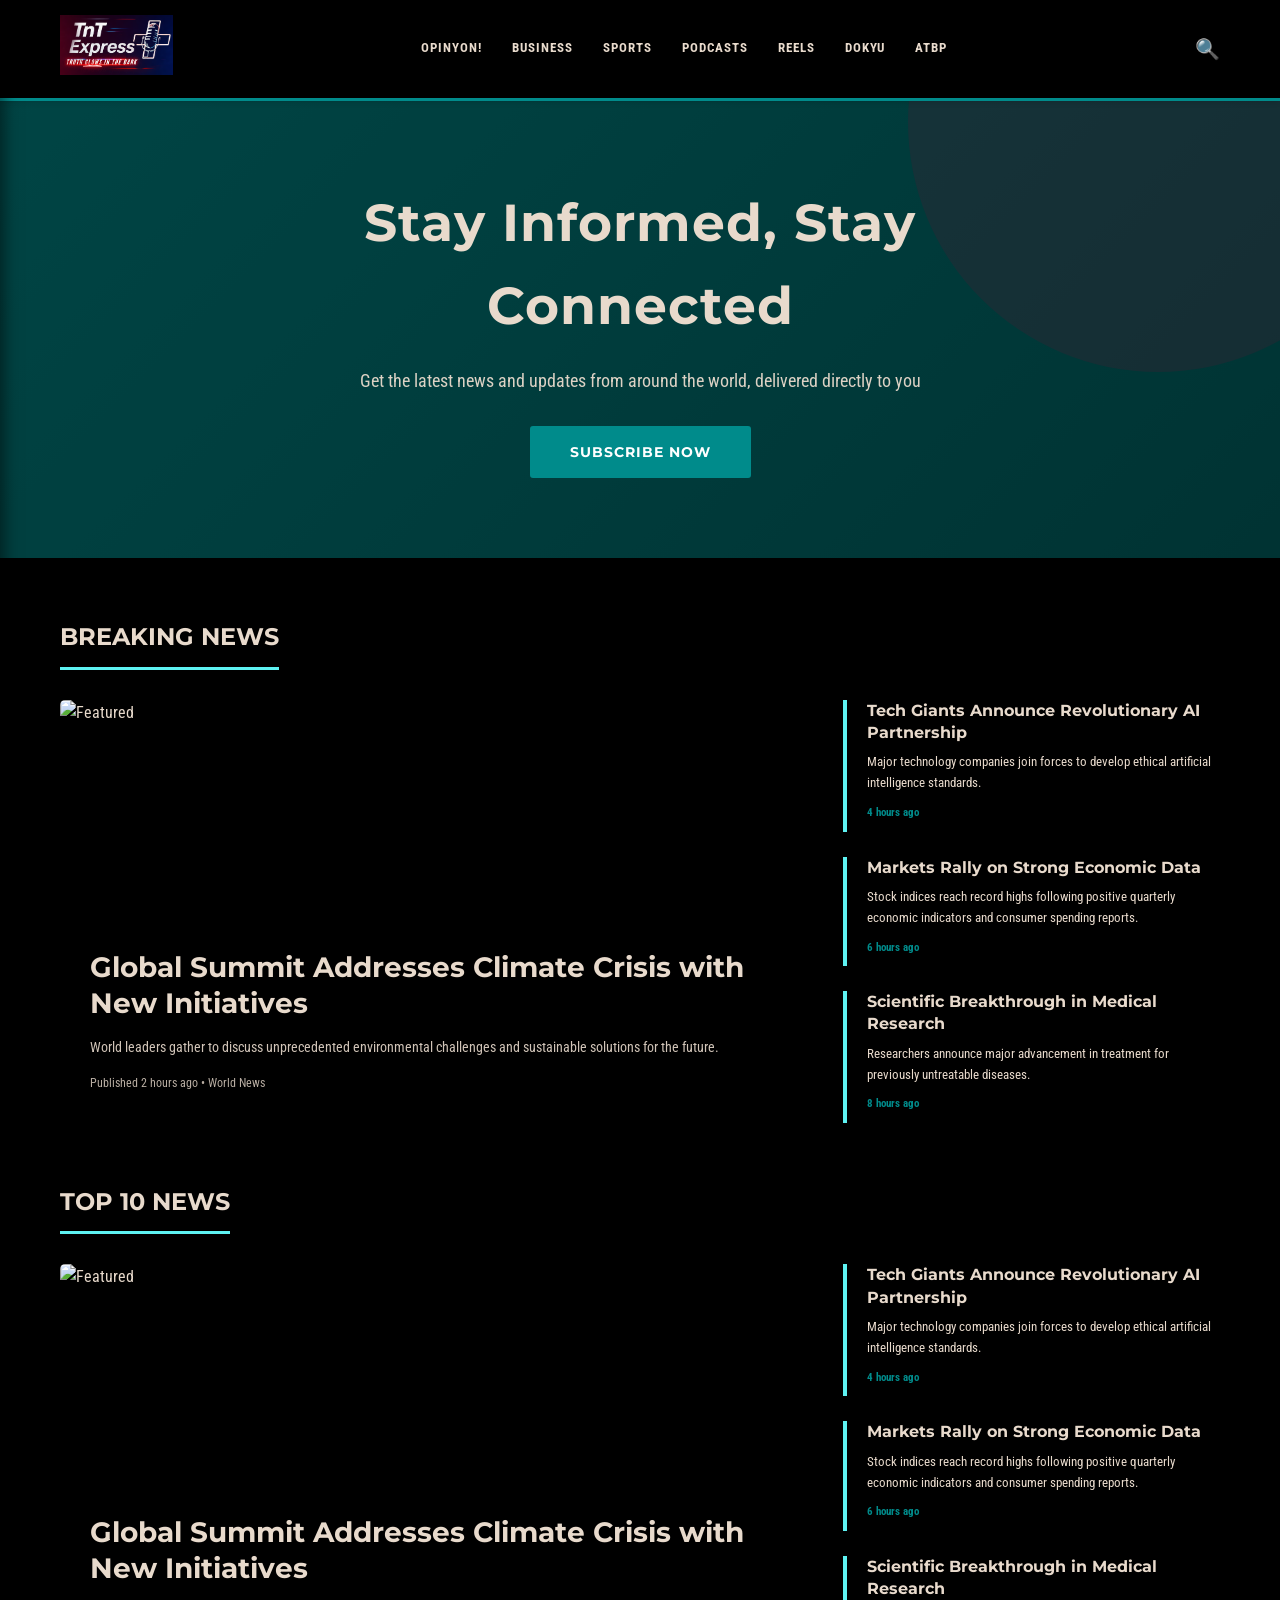
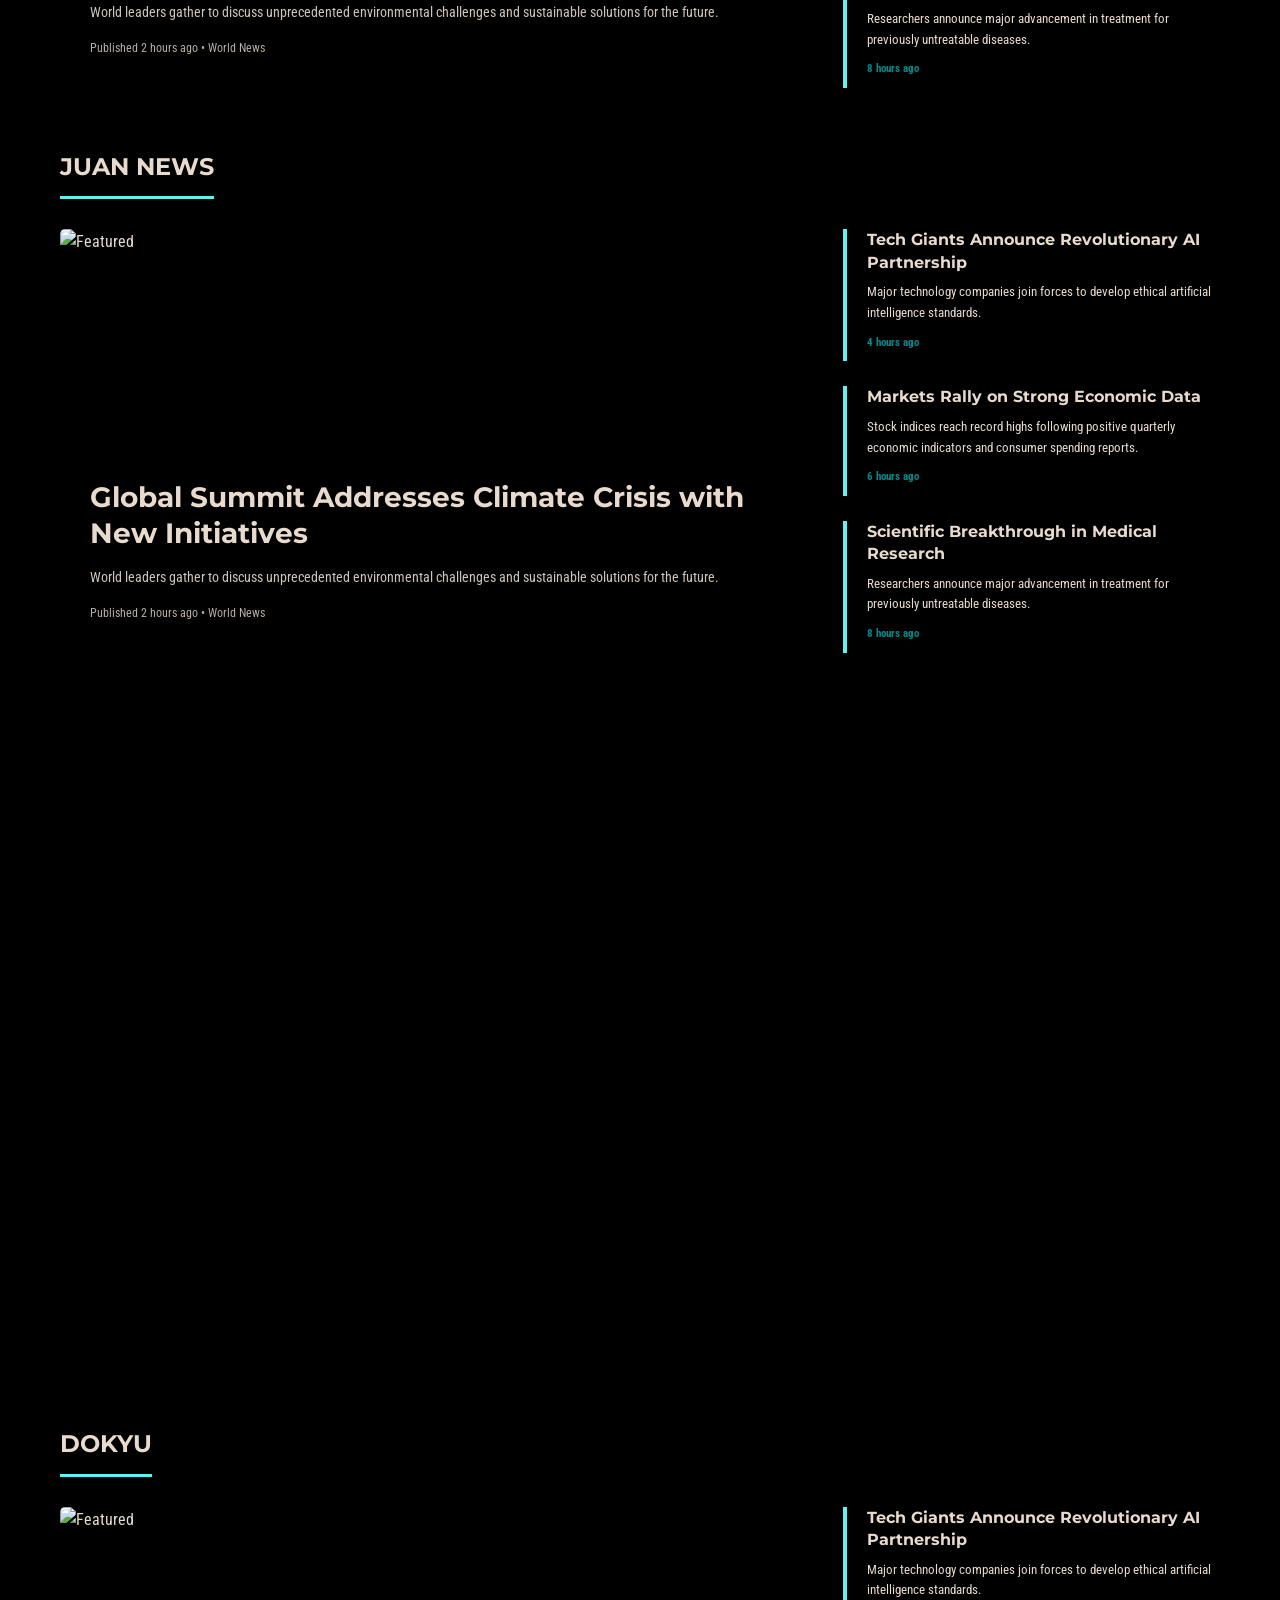
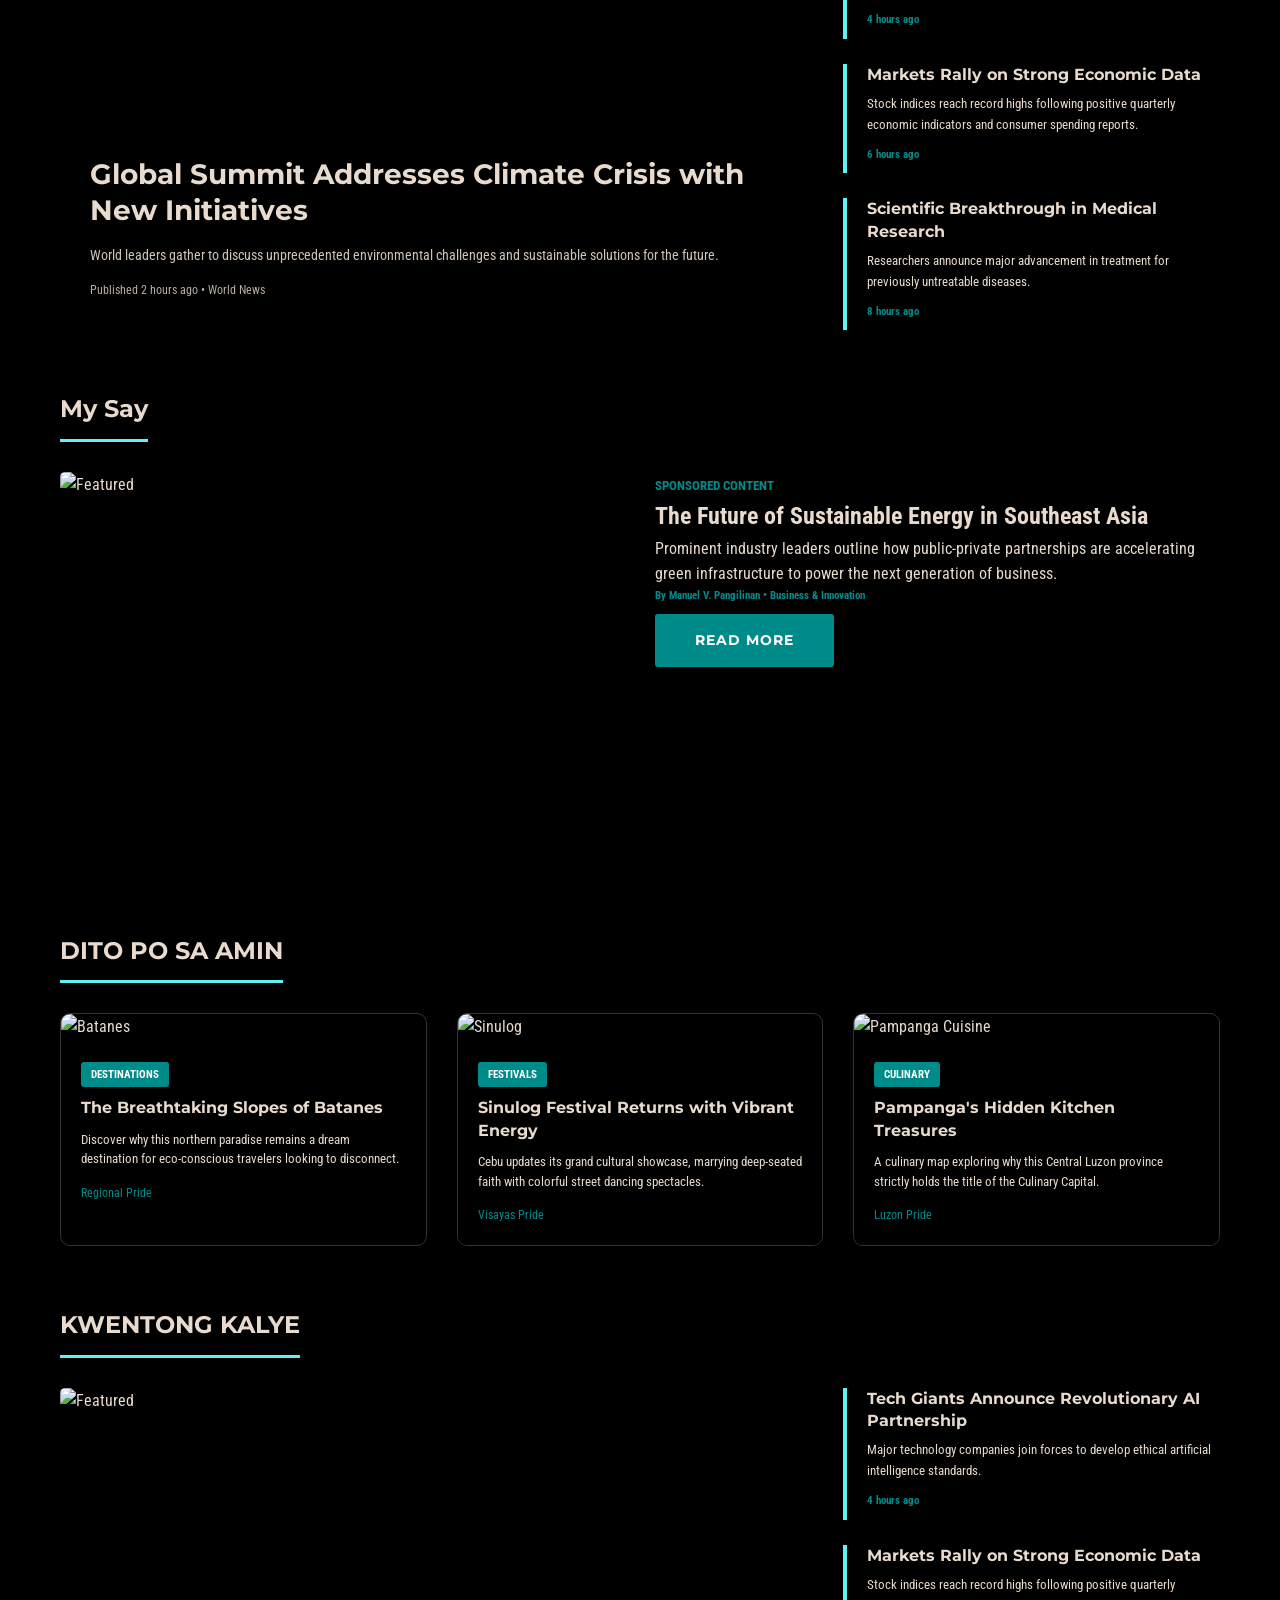
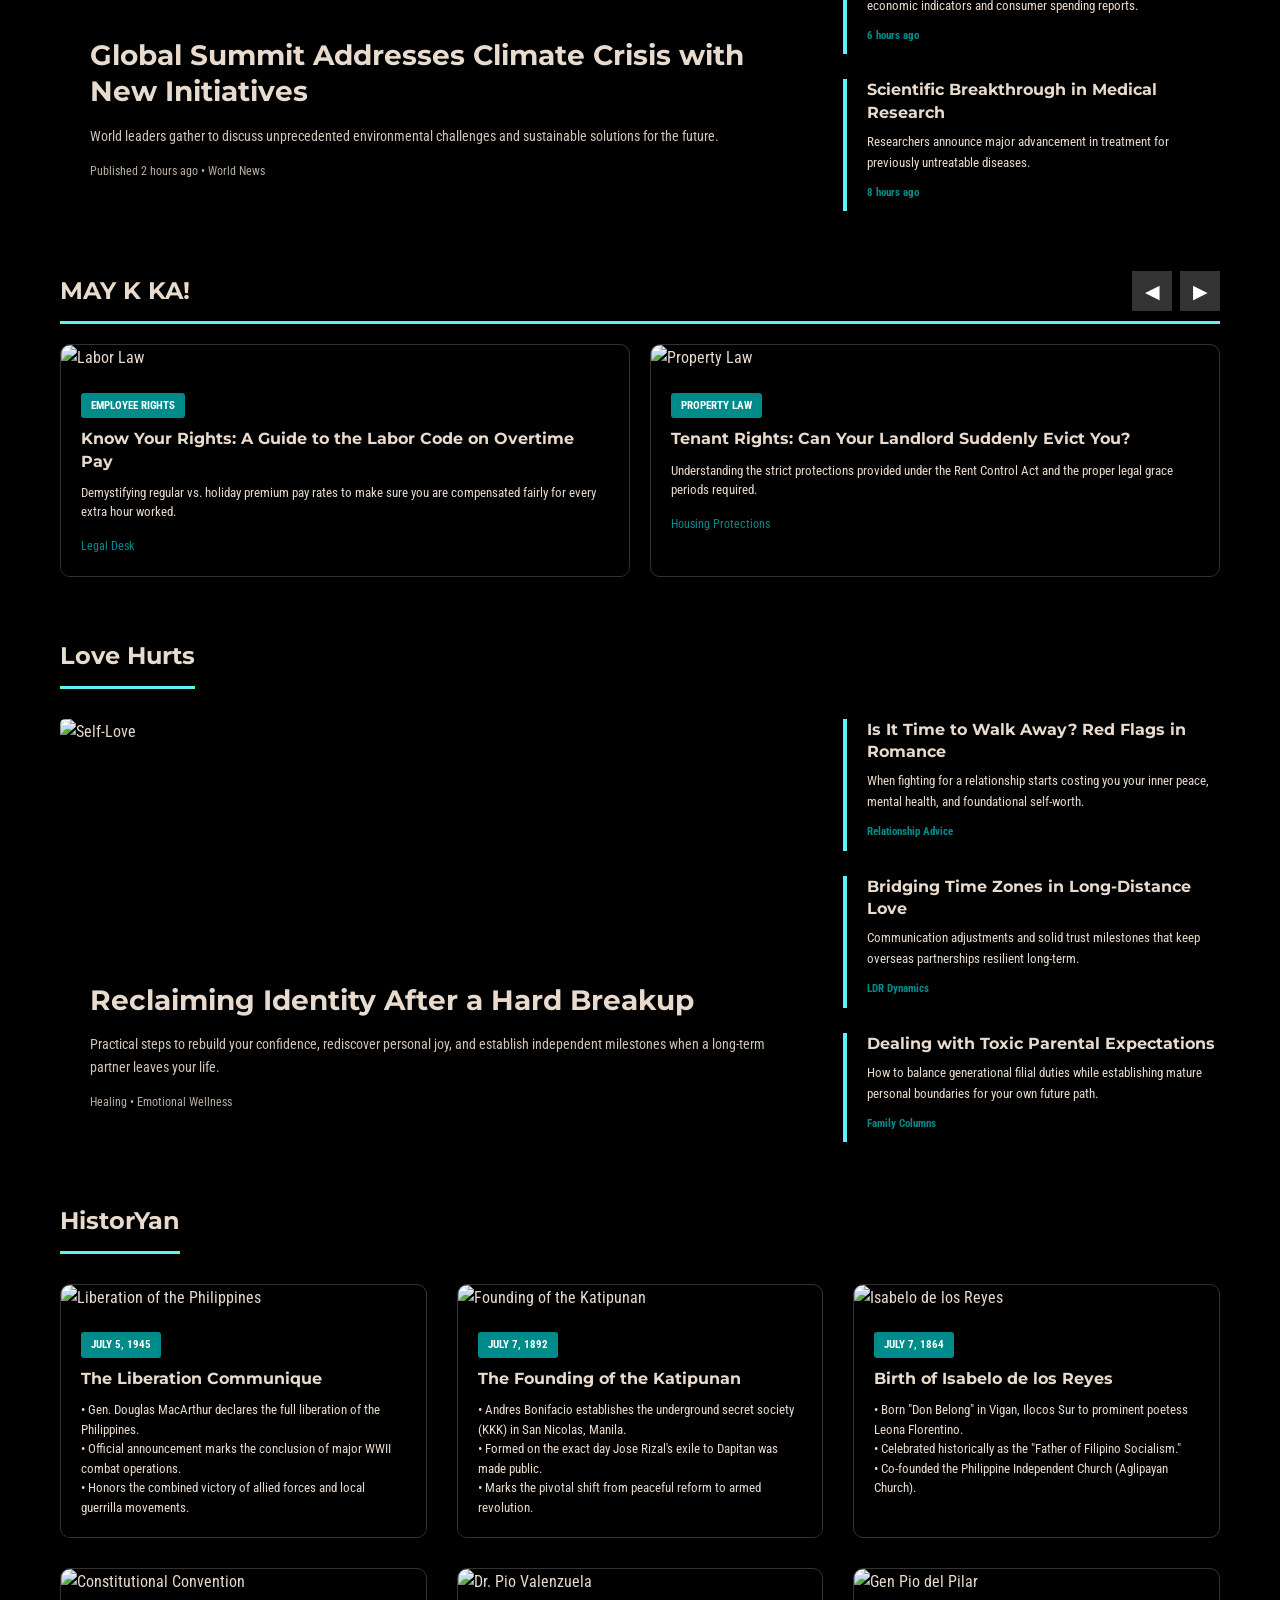
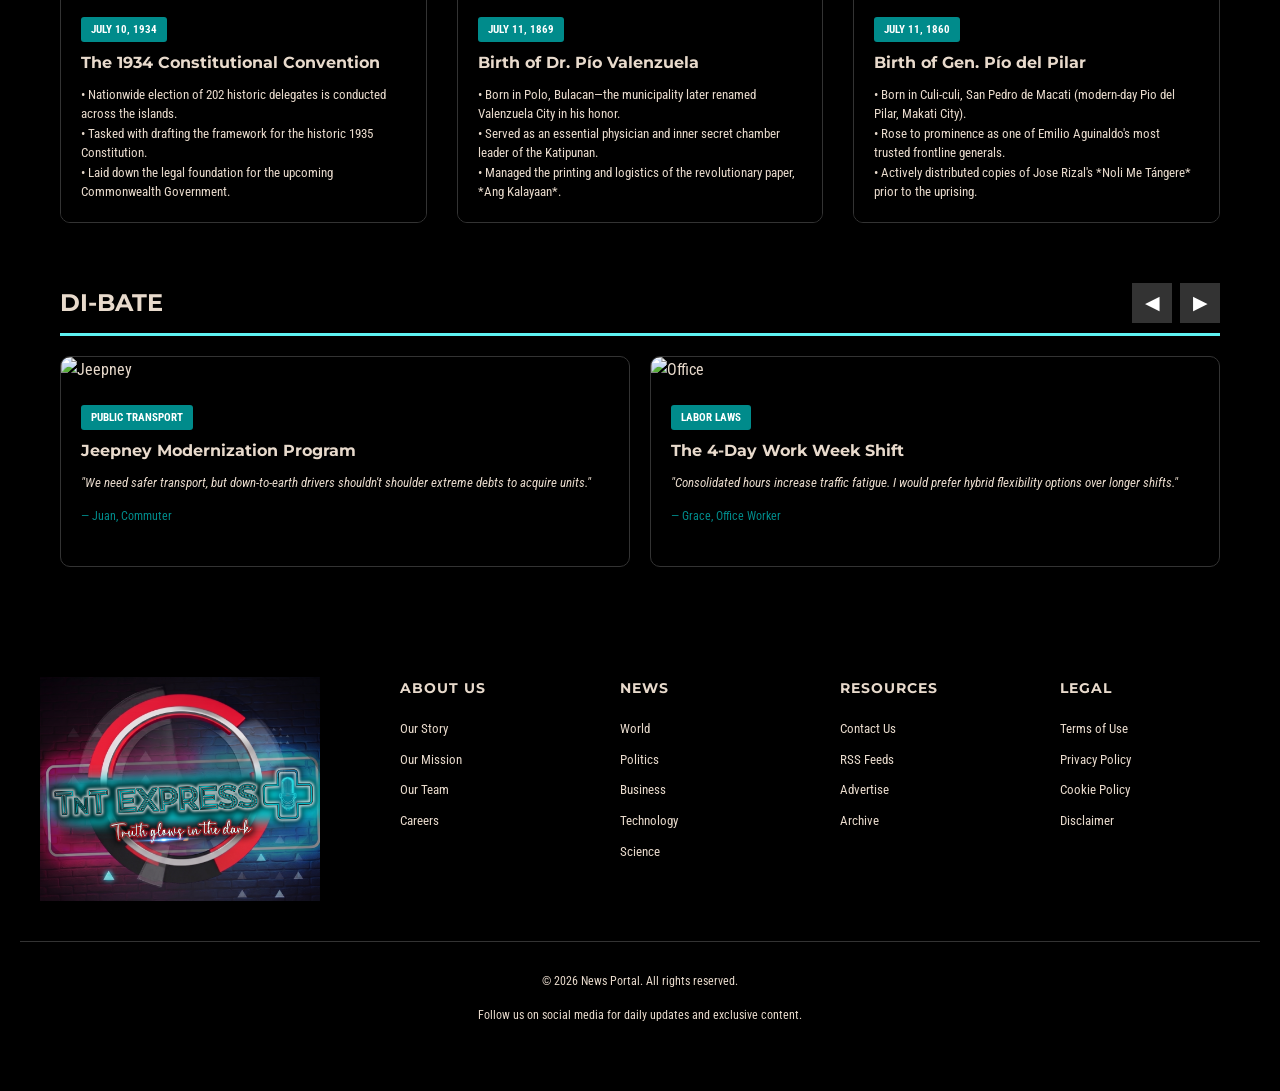
==== commit 04f35e1b: "updated mobile friendly UI" ====
--- a/index.html
+++ b/index.html
@@ -6,12 +6,16 @@
     <title>News Portal - Homepage</title>
     <link href="https://fonts.googleapis.com/css2?family=Montserrat:wght@700&family=Roboto+Condensed:wght@400;700&display=swap" rel="stylesheet">
     <link rel="stylesheet" href="styles.css">
+
+  
 </head>
 <body>
-    <!-- HEADER -->
     <header>
         <div class="header-container">
+            <div class="burger-menu" onclick="toggleSidebar(true)">☰</div>
+            
             <div class="logo"><a href="index.html"><img src="images/tnt 2 Hi Res.png" alt="TNT+ Logo"></a></div>
+            
             <nav>
                 <a href="politics.html">Opinyon!</a>
                 <a href="business.html">Business</a>
@@ -21,11 +25,27 @@
                 <a href="opinion.html">Dokyu</a>
                 <a href="opinion.html">Atbp</a>
             </nav>
+            
             <div class="search-icon">🔍</div>
         </div>
     </header>
 
-    <!-- HERO SECTION -->
+    <div id="mobile-sidebar" class="sidebar">
+        <div class="sidebar-header">
+            <div class="close-btn" onclick="toggleSidebar(false)">&times;</div>
+        </div>
+        <nav class="sidebar-nav">
+            <a href="politics.html" onclick="toggleSidebar(false)">Opinyon!</a>
+            <a href="business.html" onclick="toggleSidebar(false)">Business</a>
+            <a href="technology.html" onclick="toggleSidebar(false)">Sports</a>
+            <a href="podcast.html" onclick="toggleSidebar(false)">Podcasts</a>
+            <a href="opinion.html" onclick="toggleSidebar(false)">Reels</a>
+            <a href="opinion.html" onclick="toggleSidebar(false)">Dokyu</a>
+            <a href="opinion.html" onclick="toggleSidebar(false)">Atbp</a>
+        </nav>
+    </div>
+    <div id="sidebar-overlay" class="sidebar-overlay" onclick="toggleSidebar(false)"></div>
+
     <section class="hero">
         <div class="hero-content">
             <h1>Stay Informed, Stay Connected</h1>
@@ -34,11 +54,9 @@
         </div>
     </section>
     
-    <!-- BREAKING -->
     <section class="featured-section">
         <div class="section-title">BREAKING NEWS</div>
         <div class="featured-grid">            
-            <!-- Main Highlight Card -->
             <div class="featured-main interactive-hover-block" style="transition: transform 0.3s ease, box-shadow 0.3s ease; cursor: pointer; border-radius: 5px;">
                 <img src="https://picsum.photos/800/400?random=25" alt="Featured" style="width: 100%; height: 400px; object-fit: cover; display: block;">
                 <div class="featured-main-content">
@@ -47,7 +65,6 @@
                     <div class="featured-meta">Published 2 hours ago • World News</div>
                 </div>
             </div>
-            <!-- Side Text Cards -->
             <div class="featured-side">
                 <div class="featured-card interactive-hover-side" style="transition: transform 0.3s ease, border-color 0.3s ease; cursor: pointer;">
                     <h3>Tech Giants Announce Revolutionary AI Partnership</h3>
@@ -68,226 +85,108 @@
 
         </div>
 
-        <!-- Local Hover Styles for Kwentong Kalye -->
         <style>
             .interactive-hover-block:hover {
                 transform: translateY(-5px);
                 box-shadow: 0 12px 30px rgba(94, 242, 242, 0.2);
             }
             .interactive-hover-side:hover {
-                border-left-color: #ff3131 !important; /* Changes accent bar to Red */
+                border-left-color: #008B8B !important; /* Changes accent bar to Teal */
                 transform: translateX(6px); /* Nudges text elegantly to the right */
             }
         </style>
     </section>
 
-  <!-- TOP 10 NEWS -->
-    <section class="articles-section" style="overflow: hidden; position: relative;">
-        <!-- Section Header with True Slider Controls -->
-        <div class="section-title" style="display: flex; justify-content: space-between; align-items: center; margin-bottom: 20px;">
-            <span>TOP 10 NEWS</span>
-            <div class="top10-carousel-controls" style="display: flex; gap: 8px;">
-                <button onclick="scrollTop10(-1)" style="background: #333; color: #fff; border: none; width: 40px; height: 40px; cursor: pointer; font-size: 1.2rem; display: flex; align-items: center; justify-content: center; transition: background 0.2s;">◀</button>
-                <button onclick="scrollTop10(1)" style="background: #333; color: #fff; border: none; width: 40px; height: 40px; cursor: pointer; font-size: 1.2rem; display: flex; align-items: center; justify-content: center; transition: background 0.2s;">▶</button>
-            </div>
-        </div>
-
-        <!-- Mask Viewport Window (No scrolling allowed) -->
-        <div style="width: 100%; overflow: hidden;">
-            
-            <!-- Sliding Track Container -->
-            <div id="top10-track" style="display: flex; gap: 20px; width: 100%; transition: transform 0.4s ease-in-out; will-change: transform;">
-                
-                <!-- Card 1 -->
-                <div class="article-card" style="flex: 0 0 calc(50% - 10px); box-sizing: border-box; margin-bottom: 0;">
-                    <img src="https://picsum.photos/400/200?random=101" alt="Featured" style="width: 100%; height: 200px; object-fit: cover;">
-                    <div class="article-content">
-                        <span class="article-category">World News</span>
-                        <h3>Global Summit Addresses Climate Crisis with New Initiatives</h3>
-                        <p>World leaders gather to discuss unprecedented environmental challenges and sustainable solutions for the future.</p>
-                        <div class="article-time">Published 2 hours ago</div>
-                    </div>
-                </div>
-
-                <!-- Card 2 -->
-                <div class="article-card" style="flex: 0 0 calc(50% - 10px); box-sizing: border-box; margin-bottom: 0;">
-                    <img src="https://picsum.photos/400/200?random=102" alt="AI Partnership" style="width: 100%; height: 200px; object-fit: cover;">
-                    <div class="article-content">
-                        <span class="article-category">Technology</span>
-                        <h3>Tech Giants Announce Revolutionary AI Partnership</h3>
-                        <p>Major technology companies join forces to develop ethical artificial intelligence standards across industries.</p>
-                        <div class="article-time">4 hours ago</div>
-                    </div>
-                </div>
-
-                <!-- Card 3 -->
-                <div class="article-card" style="flex: 0 0 calc(50% - 10px); box-sizing: border-box; margin-bottom: 0;">
-                    <img src="https://picsum.photos/400/200?random=103" alt="Markets" style="width: 100%; height: 200px; object-fit: cover;">
-                    <div class="article-content">
-                        <span class="article-category">Business</span>
-                        <h3>Markets Rally on Strong Economic Data</h3>
-                        <p>Stock indices reach record highs following positive quarterly economic indicators and consumer spending reports.</p>
-                        <div class="article-time">6 hours ago</div>
-                    </div>
-                </div>
-
-                <!-- Card 4 -->
-                <div class="article-card" style="flex: 0 0 calc(50% - 10px); box-sizing: border-box; margin-bottom: 0;">
-                    <img src="https://picsum.photos/400/200?random=104" alt="Medical Breakthrough" style="width: 100%; height: 200px; object-fit: cover;">
-                    <div class="article-content">
-                        <span class="article-category">Science</span>
-                        <h3>Scientific Breakthrough in Medical Research</h3>
-                        <p>Researchers announce major advancement in treatment architectures for previously untreatable diseases.</p>
-                        <div class="article-time">8 hours ago</div>
-                    </div>
-                </div>
-
-                <!-- Card 5 -->
-                <div class="article-card" style="flex: 0 0 calc(50% - 10px); box-sizing: border-box; margin-bottom: 0;">
-                    <img src="https://picsum.photos/400/200?random=105" alt="Space" style="width: 100%; height: 200px; object-fit: cover;">
-                    <div class="article-content">
-                        <span class="article-category">Exploration</span>
-                        <h3>Next-Generation Lunar Rover Deep Workspace Test Complete</h3>
-                        <p>Engineers clear off-world vehicles for enhanced terrain navigation parameters ahead of target launch updates.</p>
-                        <div class="article-time">10 hours ago</div>
-                    </div>
-                </div>
-
-                <!-- Card 6 -->
-                <div class="article-card" style="flex: 0 0 calc(50% - 10px); box-sizing: border-box; margin-bottom: 0;">
-                    <img src="https://picsum.photos/400/200?random=106" alt="Renewable Energy" style="width: 100%; height: 200px; object-fit: cover;">
-                    <div class="article-content">
-                        <span class="article-category">Sustainability</span>
-                        <h3>Massive Clean Energy Storage Node Integrates Into Grid</h3>
-                        <p>New localized high-capacity battery networks step up regional power reliability windows successfully.</p>
-                        <div class="article-time">12 hours ago</div>
-                    </div>
-                </div>
-
-                <!-- Card 7 -->
-                <div class="article-card" style="flex: 0 0 calc(50% - 10px); box-sizing: border-box; margin-bottom: 0;">
-                    <img src="https://picsum.photos/400/200?random=107" alt="Global Trade" style="width: 100%; height: 200px; object-fit: cover;">
-                    <div class="article-content">
-                        <span class="article-category">Economy</span>
-                        <h3>New Maritime Corridors Open Up Global Shipping Routes</h3>
-                        <p>International trade agreements unlock faster maritime logistics options, bypassing congested traditional channels.</p>
-                        <div class="article-time">14 hours ago</div>
-                    </div>
-                </div>
-
-                <!-- Card 8 -->
-                <div class="article-card" style="flex: 0 0 calc(50% - 10px); box-sizing: border-box; margin-bottom: 0;">
-                    <img src="https://picsum.photos/400/200?random=108" alt="Cyber Security" style="width: 100%; height: 200px; object-fit: cover;">
-                    <div class="article-content">
-                        <span class="article-category">Cybersecurity</span>
-                        <h3>Next-Gen Firewalls Stop Massive Multi-Vector Cyber Attack</h3>
-                        <p>Defense networks successfully counter coordinated infrastructure breaches without compromising user data sectors.</p>
-                        <div class="article-time">16 hours ago</div>
-                    </div>
-                </div>
-
-                <!-- Card 9 -->
-                <div class="article-card" style="flex: 0 0 calc(50% - 10px); box-sizing: border-box; margin-bottom: 0;">
-                    <img src="https://picsum.photos/400/200?random=109" alt="Archeology" style="width: 100%; height: 200px; object-fit: cover;">
-                    <div class="article-content">
-                        <span class="article-category">Archaeology</span>
-                        <h3>Ancient Urban Trade Hub Unearthed in Deep Forest Excavation</h3>
-                        <p>Sub-surface remote sensing arrays locate remnants of a remarkably preserved pre-modern trade citadel.</p>
-                        <div class="article-time">18 hours ago</div>
-                    </div>
-                </div>
-
-                <!-- Card 10 -->
-                <div class="article-card" style="flex: 0 0 calc(50% - 10px); box-sizing: border-box; margin-bottom: 0;">
-                    <img src="https://picsum.photos/400/200?random=110" alt="Aviation Tech" style="width: 100%; height: 200px; object-fit: cover;">
-                    <div class="article-content">
-                        <span class="article-category">Aviation</span>
-                        <h3>Supersonic Commercial Jet Prototype Clears Low-Noise Flight Trials</h3>
-                        <p>Aerodynamic testing data confirms low-boom structural design parameters meet international flight standards.</p>
-                        <div class="article-time">Yesterday</div>
-                    </div>
-                </div>
-
-            </div>
-        </div>
-
-        <!-- Hover Stylings -->
+    <section class="featured-section">
+        <div class="section-title">TOP 10 NEWS</div>
+        <div class="featured-grid">
+            
+            <div class="featured-main interactive-hover-block" style="transition: transform 0.3s ease, box-shadow 0.3s ease; cursor: pointer; border-radius: 5px;">
+                <img src="https://picsum.photos/800/400?random=25" alt="Featured" style="width: 100%; height: 400px; object-fit: cover; display: block;">
+                <div class="featured-main-content">
+                    <h2>Global Summit Addresses Climate Crisis with New Initiatives</h2>
+                    <p>World leaders gather to discuss unprecedented environmental challenges and sustainable solutions for the future.</p>
+                    <div class="featured-meta">Published 2 hours ago • World News</div>
+                </div>
+            </div>
+            
+            <div class="featured-side">
+                <div class="featured-card interactive-hover-side" style="transition: transform 0.3s ease, border-color 0.3s ease; cursor: pointer;">
+                    <h3>Tech Giants Announce Revolutionary AI Partnership</h3>
+                    <p>Major technology companies join forces to develop ethical artificial intelligence standards.</p>
+                    <div class="featured-card-meta">4 hours ago</div>
+                </div>
+                <div class="featured-card interactive-hover-side" style="transition: transform 0.3s ease, border-color 0.3s ease; cursor: pointer;">
+                    <h3>Markets Rally on Strong Economic Data</h3>
+                    <p>Stock indices reach record highs following positive quarterly economic indicators and consumer spending reports.</p>
+                    <div class="featured-card-meta">6 hours ago</div>
+                </div>
+                <div class="featured-card interactive-hover-side" style="transition: transform 0.3s ease, border-color 0.3s ease; cursor: pointer;">
+                    <h3>Scientific Breakthrough in Medical Research</h3>
+                    <p>Researchers announce major advancement in treatment for previously untreatable diseases.</p>
+                    <div class="featured-card-meta">8 hours ago</div>
+                </div>
+            </div>
+
+        </div>
+
         <style>
-            .top10-carousel-controls button:hover {
-                background: #ff3131 !important;
+            .interactive-hover-block:hover {
+                transform: translateY(-5px);
+                box-shadow: 0 12px 30px rgba(94, 242, 242, 0.2);
+            }
+            .interactive-hover-side:hover {
+                border-left-color: #008B8B !important; /* Changes accent bar to Teal */
+                transform: translateX(6px); /* Nudges text elegantly to the right */
             }
         </style>
-
-        <!-- Script-Driven Sliding Engine -->
-        <script>
-            let currentTop10Index = 0;
-            const totalTop10Cards = 10; // Updated to match 10 articles
-            const visibleTop10Cards = 2;
-            const maxTop10Index = totalTop10Cards - visibleTop10Cards; // Adjusts limits smoothly to allow 8 clicks
-
-            function scrollTop10(direction) {
-                currentTop10Index += direction;
-                
-                // Boundaries check
-                if (currentTop10Index < 0) {
-                    currentTop10Index = 0;
-                }
-                if (currentTop10Index > maxTop10Index) {
-                    currentTop10Index = maxTop10Index;
-                }
-                
-                const track = document.getElementById('top10-track');
-                const card = track.querySelector('.article-card');
-                
-                // Measure card width dynamically + the 20px layout gap
-                const stepWidth = card.getBoundingClientRect().width + 20; 
-                
-                // Shift the container tracking pane
-                track.style.transform = `translateX(-${currentTop10Index * stepWidth}px)`;
-            }
-
-            // Recalculates slider track spacing cleanly on browser adjustments
-            window.addEventListener('resize', () => {
-                scrollTop10(0);
-            });
-        </script>
-    </section>
-
-   <!-- JUAN NEWS -->
-    <section class="articles-section">
+    </section>
+
+    <section class="featured-section">
         <div class="section-title">JUAN NEWS</div>
-        <div class="articles-grid">
-            <div class="article-card">
-                <img src="https://picsum.photos/400/200?random=121" alt="Local News" style="width: 100%; height: 200px; object-fit: cover;">
-                <div class="article-content">
-                    <span class="article-category">National</span>
-                    <h3>New Infrastructure Projects Set to Standardize Regional Transit</h3>
-                    <p>Government planners approve secondary transport networks to ease congestion across provincial capitals.</p>
-                    <div class="article-time">Published 2 hours ago</div>
-                </div>
-            </div>
-            <div class="article-card">
-                <img src="https://picsum.photos/400/200?random=122" alt="Community" style="width: 100%; height: 200px; object-fit: cover;">
-                <div class="article-content">
-                    <span class="article-category">Community</span>
-                    <h3>Grassroots Agriculture Program Expands to City Markets</h3>
-                    <p>Urban cooperatives launch direct-to-consumer pipelines, lowering prices for basic agricultural commodities.</p>
-                    <div class="article-time">4 hours ago</div>
-                </div>
-            </div>
-            <div class="article-card">
-                <img src="https://picsum.photos/400/200?random=123" alt="Education" style="width: 100%; height: 200px; object-fit: cover;">
-                <div class="article-content">
-                    <span class="article-category">Education</span>
-                    <h3>Digital Literacy Hubs Open in Remote Municipalities</h3>
-                    <p>Public-private partnerships complete construction on specialized training facilities for rural students.</p>
-                    <div class="article-time">6 hours ago</div>
-                </div>
-            </div>
-        </div>
-    </section>
-
-    <!-- FULL WIDTH VIDEO PLAYER (NO INTERACTION) -->
+        <div class="featured-grid">
+            
+            <div class="featured-main interactive-hover-block" style="transition: transform 0.3s ease, box-shadow 0.3s ease; cursor: pointer; border-radius: 5px;">
+                <img src="https://picsum.photos/800/400?random=25" alt="Featured" style="width: 100%; height: 400px; object-fit: cover; display: block;">
+                <div class="featured-main-content">
+                    <h2>Global Summit Addresses Climate Crisis with New Initiatives</h2>
+                    <p>World leaders gather to discuss unprecedented environmental challenges and sustainable solutions for the future.</p>
+                    <div class="featured-meta">Published 2 hours ago • World News</div>
+                </div>
+            </div>
+            
+            <div class="featured-side">
+                <div class="featured-card interactive-hover-side" style="transition: transform 0.3s ease, border-color 0.3s ease; cursor: pointer;">
+                    <h3>Tech Giants Announce Revolutionary AI Partnership</h3>
+                    <p>Major technology companies join forces to develop ethical artificial intelligence standards.</p>
+                    <div class="featured-card-meta">4 hours ago</div>
+                </div>
+                <div class="featured-card interactive-hover-side" style="transition: transform 0.3s ease, border-color 0.3s ease; cursor: pointer;">
+                    <h3>Markets Rally on Strong Economic Data</h3>
+                    <p>Stock indices reach record highs following positive quarterly economic indicators and consumer spending reports.</p>
+                    <div class="featured-card-meta">6 hours ago</div>
+                </div>
+                <div class="featured-card interactive-hover-side" style="transition: transform 0.3s ease, border-color 0.3s ease; cursor: pointer;">
+                    <h3>Scientific Breakthrough in Medical Research</h3>
+                    <p>Researchers announce major advancement in treatment for previously untreatable diseases.</p>
+                    <div class="featured-card-meta">8 hours ago</div>
+                </div>
+            </div>
+
+        </div>
+
+        <style>
+            .interactive-hover-block:hover {
+                transform: translateY(-5px);
+                box-shadow: 0 12px 30px rgba(94, 242, 242, 0.2);
+            }
+            .interactive-hover-side:hover {
+                border-left-color: #008B8B !important; /* Changes accent bar to Teal */
+                transform: translateX(6px); /* Nudges text elegantly to the right */
+            }
+        </style>
+    </section>
+
     <section class="featured-section" style="margin-bottom: 40px;">
         <div class="video-container" style="width: 100%; background: #000; border-radius: 5px; overflow: hidden; box-shadow: 0 4px 15px rgba(0,0,0,0.15);">
             <video autoplay loop muted playsinline style="width: 100%; display: block; aspect-ratio: 16/9; object-fit: cover; pointer-events: none;">
@@ -297,41 +196,51 @@
         </div>
     </section>
 
-    <!-- DOKYU -->
-    <section class="articles-section">
+    <section class="featured-section">
         <div class="section-title">DOKYU</div>
-        <div class="articles-grid">
-            <div class="article-card">
-                <img src="https://picsum.photos/400/200?random=31" alt="Climate Crisis" style="width: 100%; height: 200px; object-fit: cover;">
-                <div class="article-content">
-                    <span class="article-category">World News</span>
-                    <h3>Global Summit Addresses Climate Crisis with New Initiatives</h3>
+        <div class="featured-grid">
+            
+            <div class="featured-main interactive-hover-block" style="transition: transform 0.3s ease, box-shadow 0.3s ease; cursor: pointer; border-radius: 5px;">
+                <img src="https://picsum.photos/800/400?random=25" alt="Featured" style="width: 100%; height: 400px; object-fit: cover; display: block;">
+                <div class="featured-main-content">
+                    <h2>Global Summit Addresses Climate Crisis with New Initiatives</h2>
                     <p>World leaders gather to discuss unprecedented environmental challenges and sustainable solutions for the future.</p>
-                    <div class="article-time">Published 2 hours ago</div>
-                </div>
-            </div>
-            <div class="article-card">
-                <img src="https://picsum.photos/400/200?random=32" alt="AI Partnership" style="width: 100%; height: 200px; object-fit: cover;">
-                <div class="article-content">
-                    <span class="article-category">Technology</span>
+                    <div class="featured-meta">Published 2 hours ago • World News</div>
+                </div>
+            </div>
+            
+            <div class="featured-side">
+                <div class="featured-card interactive-hover-side" style="transition: transform 0.3s ease, border-color 0.3s ease; cursor: pointer;">
                     <h3>Tech Giants Announce Revolutionary AI Partnership</h3>
                     <p>Major technology companies join forces to develop ethical artificial intelligence standards.</p>
-                    <div class="article-time">4 hours ago</div>
-                </div>
-            </div>
-            <div class="article-card">
-                <img src="https://picsum.photos/400/200?random=33" alt="Markets Rally" style="width: 100%; height: 200px; object-fit: cover;">
-                <div class="article-content">
-                    <span class="article-category">Business</span>
+                    <div class="featured-card-meta">4 hours ago</div>
+                </div>
+                <div class="featured-card interactive-hover-side" style="transition: transform 0.3s ease, border-color 0.3s ease; cursor: pointer;">
                     <h3>Markets Rally on Strong Economic Data</h3>
                     <p>Stock indices reach record highs following positive quarterly economic indicators and consumer spending reports.</p>
-                    <div class="article-time">6 hours ago</div>
-                </div>
-            </div>
-        </div>
-    </section>
-  
-    <!-- MY SAY SECTION -->
+                    <div class="featured-card-meta">6 hours ago</div>
+                </div>
+                <div class="featured-card interactive-hover-side" style="transition: transform 0.3s ease, border-color 0.3s ease; cursor: pointer;">
+                    <h3>Scientific Breakthrough in Medical Research</h3>
+                    <p>Researchers announce major advancement in treatment for previously untreatable diseases.</p>
+                    <div class="featured-card-meta">8 hours ago</div>
+                </div>
+            </div>
+
+        </div>
+
+        <style>
+            .interactive-hover-block:hover {
+                transform: translateY(-5px);
+                box-shadow: 0 12px 30px rgba(94, 242, 242, 0.2);
+            }
+            .interactive-hover-side:hover {
+                border-left-color: #008B8B !important; /* Changes accent bar to Teal */
+                transform: translateX(6px); /* Nudges text elegantly to the right */
+            }
+        </style>
+    </section>
+
     <section class="featured-section">
         <div class="section-title">My Say</div>
         <div class="featured-card-horizontal">
@@ -346,7 +255,6 @@
         </div>
     </section>
 
-    <!-- DITO PO SA AMIN SECTION -->
     <section class="articles-section">
         <div class="section-title">DITO PO SA AMIN</div>
         <div class="articles-grid">
@@ -380,12 +288,10 @@
         </div>
     </section>
 
-    <!-- KWENTONG KALYE -->
     <section class="featured-section">
         <div class="section-title">KWENTONG KALYE</div>
         <div class="featured-grid">
             
-            <!-- Main Highlight Card -->
             <div class="featured-main interactive-hover-block" style="transition: transform 0.3s ease, box-shadow 0.3s ease; cursor: pointer; border-radius: 5px;">
                 <img src="https://picsum.photos/800/400?random=25" alt="Featured" style="width: 100%; height: 400px; object-fit: cover; display: block;">
                 <div class="featured-main-content">
@@ -395,7 +301,6 @@
                 </div>
             </div>
             
-            <!-- Side Text Cards -->
             <div class="featured-side">
                 <div class="featured-card interactive-hover-side" style="transition: transform 0.3s ease, border-color 0.3s ease; cursor: pointer;">
                     <h3>Tech Giants Announce Revolutionary AI Partnership</h3>
@@ -416,22 +321,19 @@
 
         </div>
 
-        <!-- Local Hover Styles for Kwentong Kalye -->
         <style>
             .interactive-hover-block:hover {
                 transform: translateY(-5px);
                 box-shadow: 0 12px 30px rgba(94, 242, 242, 0.2);
             }
             .interactive-hover-side:hover {
-                border-left-color: #ff3131 !important; /* Changes accent bar to Red */
+                border-left-color: #008B8B !important; /* Changes accent bar to Teal */
                 transform: translateX(6px); /* Nudges text elegantly to the right */
             }
         </style>
     </section>
 
-    <!-- MAY K KA -->
     <section class="articles-section" style="overflow: hidden; position: relative;">
-        <!-- Section Header with True Slider Controls -->
         <div class="section-title" style="display: flex; justify-content: space-between; align-items: center; margin-bottom: 20px;">
             <span>MAY K KA!</span>
             <div class="mayk-carousel-controls" style="display: flex; gap: 8px;">
@@ -440,13 +342,8 @@
             </div>
         </div>
 
-        <!-- Mask Viewport Window (No scrolling allowed) -->
         <div style="width: 100%; overflow: hidden;">
-            
-            <!-- Sliding Track Container -->
             <div id="mayk-track" style="display: flex; gap: 20px; width: 100%; transition: transform 0.4s ease-in-out; will-change: transform;">
-                
-                <!-- Card 1 -->
                 <div class="article-card" style="flex: 0 0 calc(50% - 10px); box-sizing: border-box; margin-bottom: 0;">
                     <img src="https://picsum.photos/400/200?random=71" alt="Labor Law" style="width: 100%; height: 200px; object-fit: cover;">
                     <div class="article-content">
@@ -456,8 +353,6 @@
                         <div class="article-time">Legal Desk</div>
                     </div>
                 </div>
-
-                <!-- Card 2 -->
                 <div class="article-card" style="flex: 0 0 calc(50% - 10px); box-sizing: border-box; margin-bottom: 0;">
                     <img src="https://picsum.photos/400/200?random=72" alt="Property Law" style="width: 100%; height: 200px; object-fit: cover;">
                     <div class="article-content">
@@ -467,8 +362,6 @@
                         <div class="article-time">Housing Protections</div>
                     </div>
                 </div>
-
-                <!-- Card 3 -->
                 <div class="article-card" style="flex: 0 0 calc(50% - 10px); box-sizing: border-box; margin-bottom: 0;">
                     <img src="https://picsum.photos/400/200?random=73" alt="Civil Law" style="width: 100%; height: 200px; object-fit: cover;">
                     <div class="article-content">
@@ -478,8 +371,6 @@
                         <div class="article-time">Legal Remedies</div>
                     </div>
                 </div>
-
-                <!-- Card 4 -->
                 <div class="article-card" style="flex: 0 0 calc(50% - 10px); box-sizing: border-box; margin-bottom: 0;">
                     <img src="https://picsum.photos/400/200?random=74" alt="Data Privacy" style="width: 100%; height: 200px; object-fit: cover;">
                     <div class="article-content">
@@ -489,9 +380,7 @@
                         <div class="article-time">Digital Rights</div>
                     </div>
                 </div>
-
-                <!-- Card 5 -->
-                <div class="article-card" style="flex: 0 0 calc(50% - 10px); box-sizing: border-box; margin-bottom: 0;">
+                <div class="article-card" style="flex: 0 0 calc(50% - 10px); box-sizing: border-box; margin-box: 0;">
                     <img src="https://picsum.photos/400/200?random=75" alt="Cyber Libel" style="width: 100%; height: 200px; object-fit: cover;">
                     <div class="article-content">
                         <span class="article-category">Criminal Law</span>
@@ -500,8 +389,6 @@
                         <div class="article-time">Social Media Watch</div>
                     </div>
                 </div>
-
-                <!-- Card 6 -->
                 <div class="article-card" style="flex: 0 0 calc(50% - 10px); box-sizing: border-box; margin-bottom: 0;">
                     <img src="https://picsum.photos/400/200?random=76" alt="Lemon Law" style="width: 100%; height: 200px; object-fit: cover;">
                     <div class="article-content">
@@ -511,58 +398,42 @@
                         <div class="article-time">Fair Trade Desk</div>
                     </div>
                 </div>
-
-            </div>
-        </div>
-
-        <!-- Hover Stylings -->
+            </div>
+        </div>
+
         <style>
             .mayk-carousel-controls button:hover {
-                background: #ff3131 !important;
+                background: #008B8B !important;
             }
         </style>
 
-        <!-- Script-Driven Sliding Engine -->
         <script>
             let currentMayKIndex = 0;
             const totalMayKCards = 6;
             const visibleMayKCards = 2;
-            const maxMayKIndex = totalMayKCards - visibleMayKCards; // Total shifting steps available
+            const maxMayKIndex = totalMayKCards - visibleMayKCards;
 
             function scrollMayK(direction) {
                 currentMayKIndex += direction;
-                
-                // Boundaries check
-                if (currentMayKIndex < 0) {
-                    currentMayKIndex = 0;
-                }
-                if (currentMayKIndex > maxMayKIndex) {
-                    currentMayKIndex = maxMayKIndex;
-                }
+                if (currentMayKIndex < 0) currentMayKIndex = 0;
+                if (currentMayKIndex > maxMayKIndex) currentMayKIndex = maxMayKIndex;
                 
                 const track = document.getElementById('mayk-track');
                 const card = track.querySelector('.article-card');
-                
-                // Measure card width dynamically + the 20px layout gap
                 const stepWidth = card.getBoundingClientRect().width + 20; 
-                
-                // Shift the container tracking pane
                 track.style.transform = `translateX(-${currentMayKIndex * stepWidth}px)`;
             }
 
-            // Recalculates slider track spacing cleanly on browser adjustments
             window.addEventListener('resize', () => {
                 scrollMayK(0);
             });
         </script>
     </section>
 
-    <!-- LOVE HURTS -->
     <section class="featured-section">
         <div class="section-title">Love Hurts</div>
         <div class="featured-grid">
             
-            <!-- Main Highlight Card -->
             <div class="featured-main love-hover-main" style="transition: transform 0.3s ease, box-shadow 0.3s ease; cursor: pointer; border-radius: 5px;">
                 <img src="https://picsum.photos/800/400?random=28" alt="Self-Love" style="width: 100%; height: 400px; object-fit: cover; display: block;">
                 <div class="featured-main-content">
@@ -572,7 +443,6 @@
                 </div>
             </div>
             
-            <!-- Side Text Cards -->
             <div class="featured-side">
                 <div class="featured-card love-hover-side" style="transition: transform 0.3s ease, border-color 0.3s ease; cursor: pointer;">
                     <h3>Is It Time to Walk Away? Red Flags in Romance</h3>
@@ -593,24 +463,21 @@
 
         </div>
 
-        <!-- Local Hover Styles for Love Hurts -->
         <style>
             .love-hover-main:hover {
                 transform: translateY(-5px);
                 box-shadow: 0 12px 30px rgba(94, 242, 242, 0.2);
             }
             .love-hover-side:hover {
-                border-left-color: #ff3131 !important; /* Transforms left border indicator to red */
-                transform: translateX(6px); /* Nudges text column slightly to the right */
+                border-left-color: #008B8B !important;
+                transform: translateX(6px);
             }
         </style>
     </section>
 
-    <!-- HistorYan: This Week in History -->
     <section class="articles-section">
         <div class="section-title">HistorYan</div>
         <div class="articles-grid">
-            <!-- JULY 5 -->
             <div class="article-card">
                 <img src="https://picsum.photos/400/200?random=61" alt="Liberation of the Philippines" style="width: 100%; height: 200px; object-fit: cover;">
                 <div class="article-content">
@@ -623,7 +490,6 @@
                     </p>
                 </div>
             </div>
-            <!-- JULY 7 -->
             <div class="article-card">
                 <img src="https://picsum.photos/400/200?random=62" alt="Founding of the Katipunan" style="width: 100%; height: 200px; object-fit: cover;">
                 <div class="article-content">
@@ -636,7 +502,6 @@
                     </p>
                 </div>
             </div>
-            <!-- JULY 7 (BIRTHDAY) -->
             <div class="article-card">
                 <img src="https://picsum.photos/400/200?random=63" alt="Isabelo de los Reyes" style="width: 100%; height: 200px; object-fit: cover;">
                 <div class="article-content">
@@ -649,7 +514,6 @@
                     </p>
                 </div>
             </div>
-            <!-- JULY 10 -->
             <div class="article-card">
                 <img src="https://picsum.photos/400/200?random=64" alt="Constitutional Convention" style="width: 100%; height: 200px; object-fit: cover;">
                 <div class="article-content">
@@ -662,7 +526,6 @@
                     </p>
                 </div>
             </div>
-            <!-- JULY 11 (VALENZUELA) -->
             <div class="article-card">
                 <img src="https://picsum.photos/400/200?random=65" alt="Dr. Pio Valenzuela" style="width: 100%; height: 200px; object-fit: cover;">
                 <div class="article-content">
@@ -675,7 +538,6 @@
                     </p>
                 </div>
             </div>
-            <!-- JULY 11 (DEL PILAR) -->
             <div class="article-card">
                 <img src="https://picsum.photos/400/200?random=66" alt="Gen Pio del Pilar" style="width: 100%; height: 200px; object-fit: cover;">
                 <div class="article-content">
@@ -691,9 +553,7 @@
         </div>
     </section>
 
-    <!-- DI-BATE -->
     <section class="articles-section" style="overflow: hidden; position: relative;">
-        <!-- Section Header with True Slider Controls -->
         <div class="section-title" style="display: flex; justify-content: space-between; align-items: center; margin-bottom: 20px;">
             <span>DI-BATE</span>
             <div class="carousel-controls" style="display: flex; gap: 8px;">
@@ -702,13 +562,8 @@
             </div>
         </div>
 
-        <!-- Mask Viewport Window (No scrolling allowed) -->
         <div style="width: 100%; overflow: hidden;">
-            
-            <!-- Sliding Track Container -->
             <div id="debate-track" style="display: flex; gap: 20px; width: 100%; transition: transform 0.4s ease-in-out; will-change: transform;">
-                
-                <!-- Card 1 -->
                 <div class="article-card" style="flex: 0 0 calc(50% - 10px); box-sizing: border-box; margin-bottom: 0;">
                     <img src="https://picsum.photos/400/200?random=51" alt="Jeepney" style="width: 100%; height: 200px; object-fit: cover;">
                     <div class="article-content">
@@ -718,8 +573,6 @@
                         <div class="article-time">— Juan, Commuter</div>
                     </div>
                 </div>
-
-                <!-- Card 2 -->
                 <div class="article-card" style="flex: 0 0 calc(50% - 10px); box-sizing: border-box; margin-bottom: 0;">
                     <img src="https://picsum.photos/400/200?random=52" alt="Office" style="width: 100%; height: 200px; object-fit: cover;">
                     <div class="article-content">
@@ -729,8 +582,6 @@
                         <div class="article-time">— Grace, Office Worker</div>
                     </div>
                 </div>
-
-                <!-- Card 3 -->
                 <div class="article-card" style="flex: 0 0 calc(50% - 10px); box-sizing: border-box; margin-bottom: 0;">
                     <img src="https://picsum.photos/400/200?random=53" alt="School" style="width: 100%; height: 200px; object-fit: cover;">
                     <div class="article-content">
@@ -740,8 +591,6 @@
                         <div class="article-time">— Teacher Ana, Public School</div>
                     </div>
                 </div>
-
-                <!-- Card 4 -->
                 <div class="article-card" style="flex: 0 0 calc(50% - 10px); box-sizing: border-box; margin-bottom: 0;">
                     <img src="https://picsum.photos/400/200?random=54" alt="Plastic Ban" style="width: 100%; height: 200px; object-fit: cover;">
                     <div class="article-content">
@@ -751,8 +600,6 @@
                         <div class="article-time">— Mang Tomas, Market Vendor</div>
                     </div>
                 </div>
-
-                <!-- Card 5 -->
                 <div class="article-card" style="flex: 0 0 calc(50% - 10px); box-sizing: border-box; margin-box: 0;">
                     <img src="https://picsum.photos/400/200?random=55" alt="AI Class" style="width: 100%; height: 200px; object-fit: cover;">
                     <div class="article-content">
@@ -762,8 +609,6 @@
                         <div class="article-time">— David, College Student</div>
                     </div>
                 </div>
-
-                <!-- Card 6 -->
                 <div class="article-card" style="flex: 0 0 calc(50% - 10px); box-sizing: border-box; margin-bottom: 0;">
                     <img src="https://picsum.photos/400/200?random=56" alt="Cashless" style="width: 100%; height: 200px; object-fit: cover;">
                     <div class="article-content">
@@ -773,53 +618,38 @@
                         <div class="article-time">— Sarah, Small Business Owner</div>
                     </div>
                 </div>
-
-            </div>
-        </div>
-
-        <!-- Hover Stylings -->
+            </div>
+        </div>
+
         <style>
             .carousel-controls button:hover {
-                background: #ff3131 !important;
+                background: #008B8B !important;
             }
         </style>
 
-        <!-- Script-Driven Sliding Engine -->
         <script>
             let currentDebateIndex = 0;
             const totalDebateCards = 6;
             const visibleCards = 2;
-            const maxDebateIndex = totalDebateCards - visibleCards; // Max steps you can advance (4 steps total)
+            const maxDebateIndex = totalDebateCards - visibleCards;
 
             function scrollDebate(direction) {
                 currentDebateIndex += direction;
-                
-                // Hard stops at ends
-                if (currentDebateIndex < 0) {
-                    currentDebateIndex = 0;
-                }
-                if (currentDebateIndex > maxDebateIndex) {
-                    currentDebateIndex = maxDebateIndex;
-                }
+                if (currentDebateIndex < 0) currentDebateIndex = 0;
+                if (currentDebateIndex > maxDebateIndex) currentDebateIndex = maxDebateIndex;
                 
                 const track = document.getElementById('debate-track');
                 const card = track.querySelector('.article-card');
-                
-                // Read exact layout pixel widths dynamically + 20px gap
                 const stepWidth = card.getBoundingClientRect().width + 20; 
-                
-                // Slide the track via hardware accelerated hardware transitions
                 track.style.transform = `translateX(-${currentDebateIndex * stepWidth}px)`;
             }
 
-            // Recalculates and maintains alignment perfectly if the browser window changes sizes
             window.addEventListener('resize', () => {
                 scrollDebate(0);
             });
         </script>
     </section>
 
-    <!-- FOOTER -->
     <footer>
         <div class="footer-container">
             <div class="footer-logo">
@@ -862,5 +692,22 @@
             <p>Follow us on social media for daily updates and exclusive content.</p>
         </div>
     </footer>
+
+    <script>
+        function toggleSidebar(open) {
+            const sidebar = document.getElementById('mobile-sidebar');
+            const overlay = document.getElementById('sidebar-overlay');
+            
+            if (open) {
+                sidebar.classList.add('open');
+                overlay.classList.add('open');
+                document.body.style.overflow = 'hidden'; /* Stops background page scrolling while drawer is active */
+            } else {
+                sidebar.classList.remove('open');
+                overlay.classList.remove('open');
+                document.body.style.overflow = ''; /* Restores standard page body scroll behavior */
+            }
+        }
+    </script>
 </body>
 </html>
--- a/styles.css
+++ b/styles.css
@@ -540,4 +540,127 @@
     nav {
         gap: 10px;
     }
-}+}
+
+ /* Relative layout container so absolute mobile positioning references it correctly */
+        .header-container {
+            position: relative;
+        }
+
+        /* Hide mobile burger menu button on desktop default views */
+        .burger-menu {
+            display: none;
+            font-size: 1.8rem;
+            cursor: pointer;
+            color: #ffffff;
+            user-select: none;
+            padding: 5px;
+        }
+
+        /* Sidebar Structural Setup */
+        .sidebar {
+            position: fixed;
+            top: 0;
+            left: 0;
+            width: 280px;
+            height: 100%;
+            background-color: #1a1a1a;
+            color: #ffffff;
+            z-index: 10000;
+            transform: translateX(-100%);
+            transition: transform 0.3s ease-in-out;
+            box-shadow: 4px 0 15px rgba(0,0,0,0.5);
+            display: flex;
+            flex-direction: column;
+            padding: 20px;
+            box-sizing: border-box;
+        }
+        
+        /* Opened sidebar state shift transition */
+        .sidebar.open {
+            transform: translateX(0);
+        }
+
+        .sidebar-header {
+            display: flex;
+            justify-content: flex-end;
+            align-items: center;
+            margin-bottom: 25px;
+        }
+
+        .sidebar-header .close-btn {
+            font-size: 2.2rem;
+            cursor: pointer;
+            color: #ffffff;
+            line-height: 1;
+            user-select: none;
+        }
+
+        .sidebar-nav {
+            display: flex;
+            flex-direction: column;
+            gap: 10px;
+        }
+
+        .sidebar-nav a {
+            color: #ffffff;
+            text-decoration: none;
+            font-family: 'Roboto Condensed', sans-serif;
+            font-size: 1.3rem;
+            font-weight: 700;
+            text-transform: uppercase;
+            padding: 12px 15px;
+            border-radius: 4px;
+            transition: background 0.2s, color 0.2s;
+        }
+
+        .sidebar-nav a:hover {
+            background: #2a2a2a;
+            color: #008B8B;
+        }
+
+        /* Dark background veil overlay structure */
+        .sidebar-overlay {
+            position: fixed;
+            top: 0;
+            left: 0;
+            width: 100%;
+            height: 100%;
+            background: rgba(0, 0, 0, 0.6);
+            z-index: 9999;
+            display: none;
+            opacity: 0;
+            transition: opacity 0.3s ease-in-out;
+        }
+
+        .sidebar-overlay.open {
+            display: block;
+            opacity: 1;
+        }
+
+        /* Responsive Mobile View Overrides (max-width: 768px) */
+        @media (max-width: 768px) {
+            .burger-menu {
+                display: block; /* Reveal burger menu toggle on mobile screen states */
+            }
+
+            header nav {
+                display: none !important; /* Hide direct inline main site link structures on mobile */
+            }
+
+            /* Centers the logo strictly on mobile views without shifting standard desktop configurations */
+            .header-container .logo {
+                position: absolute;
+                left: 50%;
+                top: 50%;
+                transform: translate(-50%, -50%);
+                margin: 0;
+                display: flex;
+                align-items: center;
+            }
+
+            .header-container .logo img {
+                height: 38px; /* Scales down smoothly for restricted mobile dimensions */
+                width: auto;
+            }
+        }
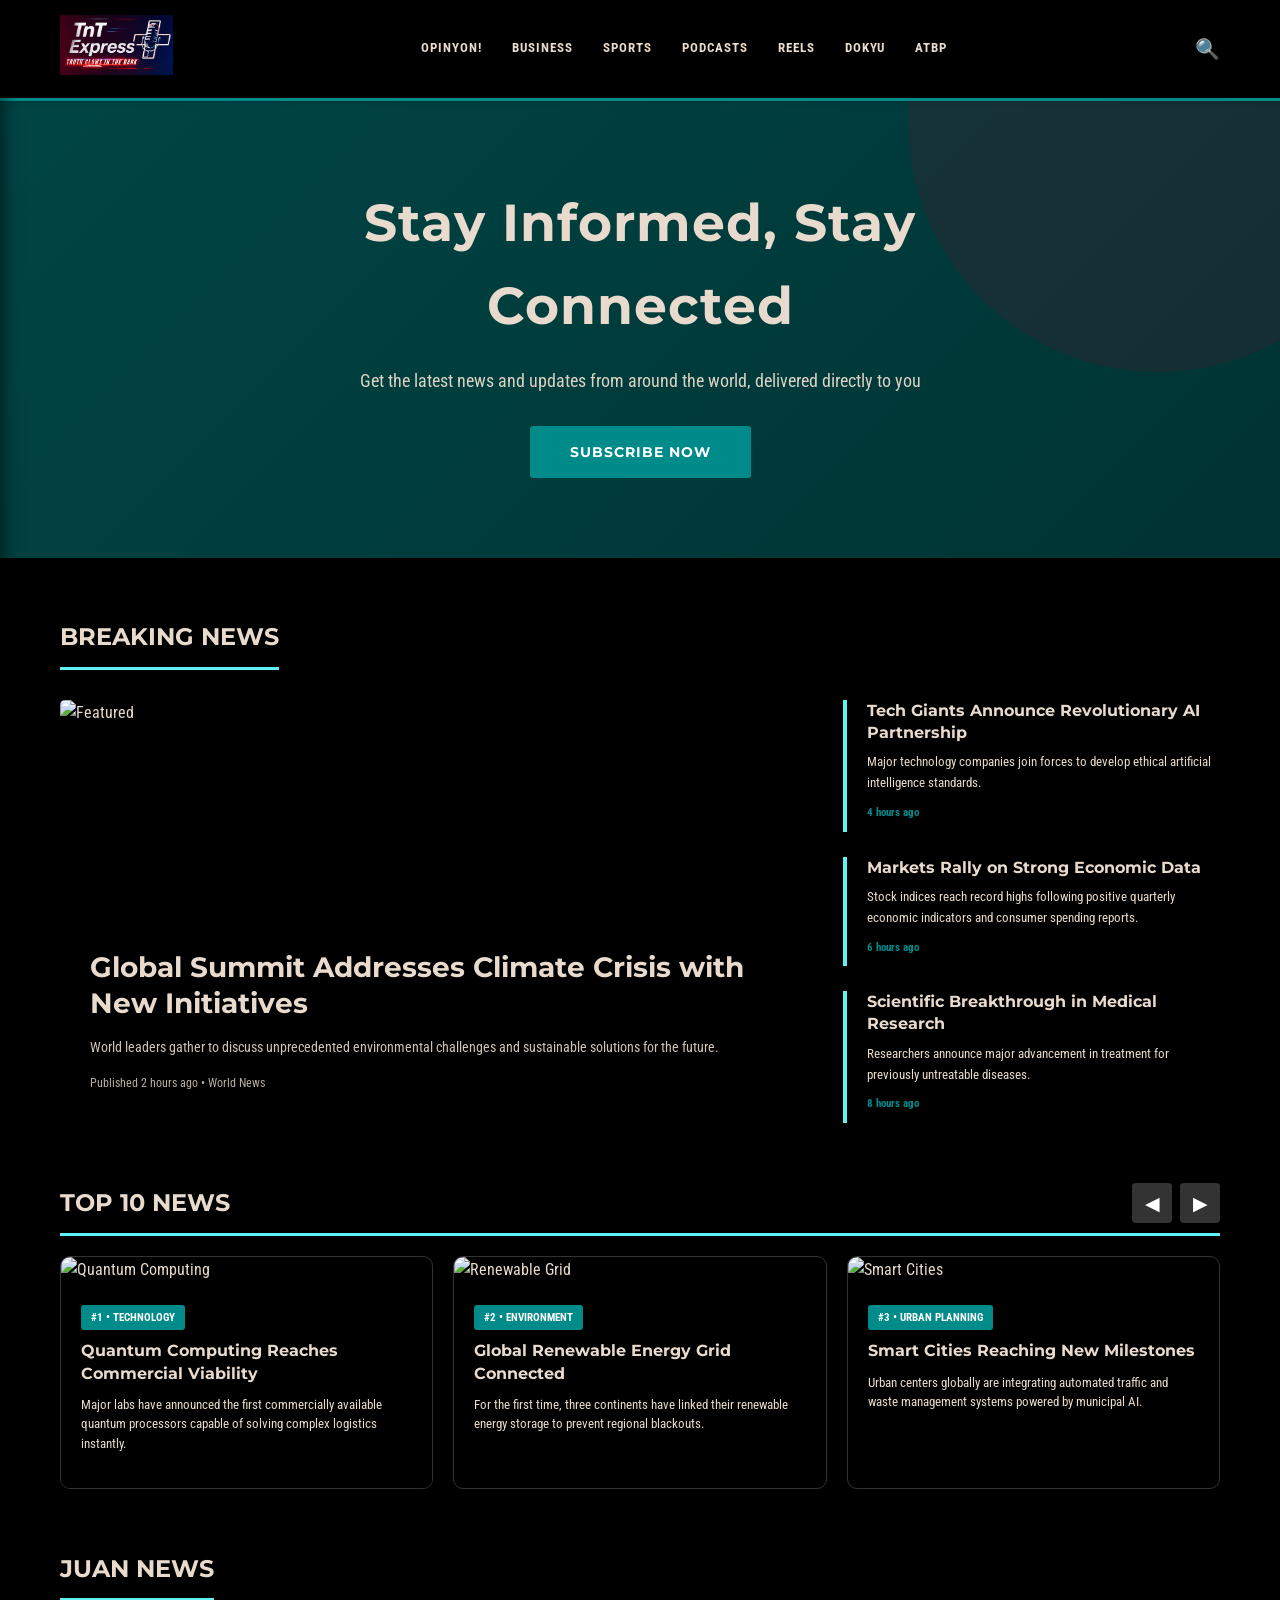
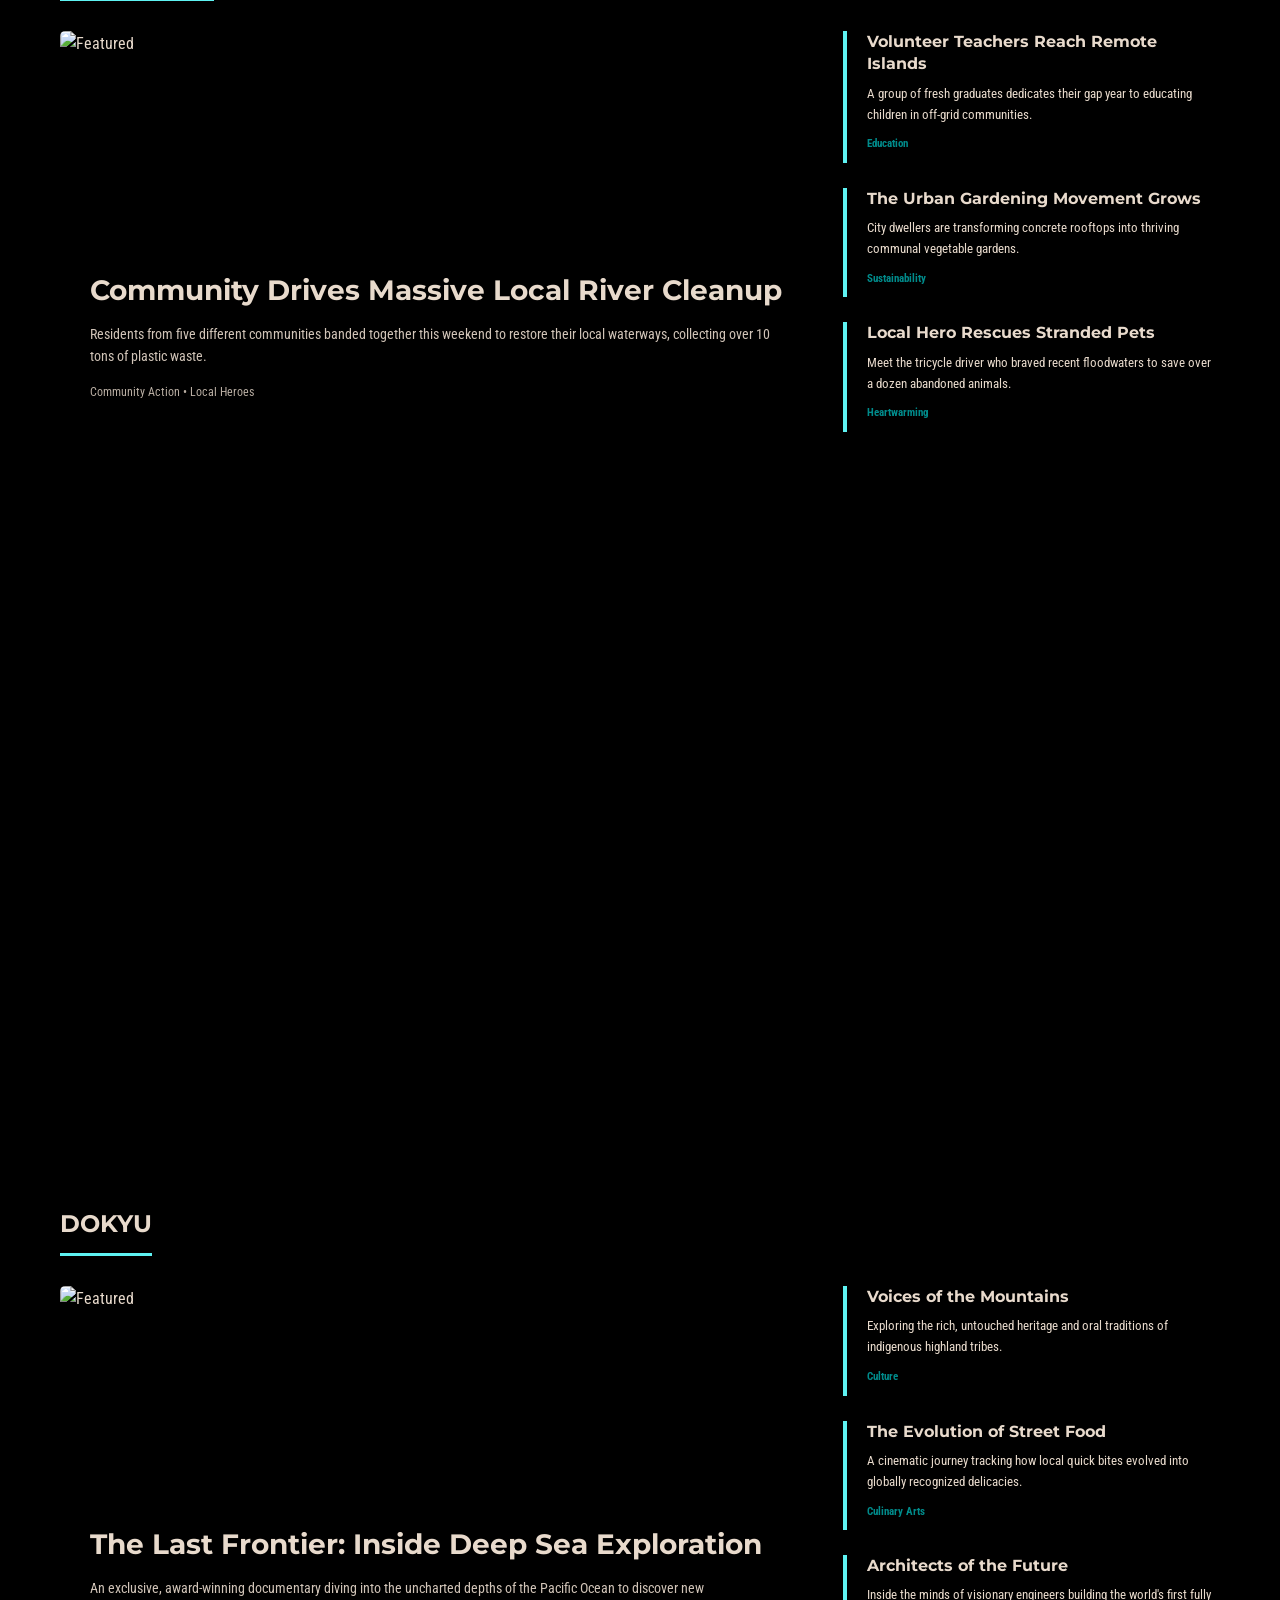
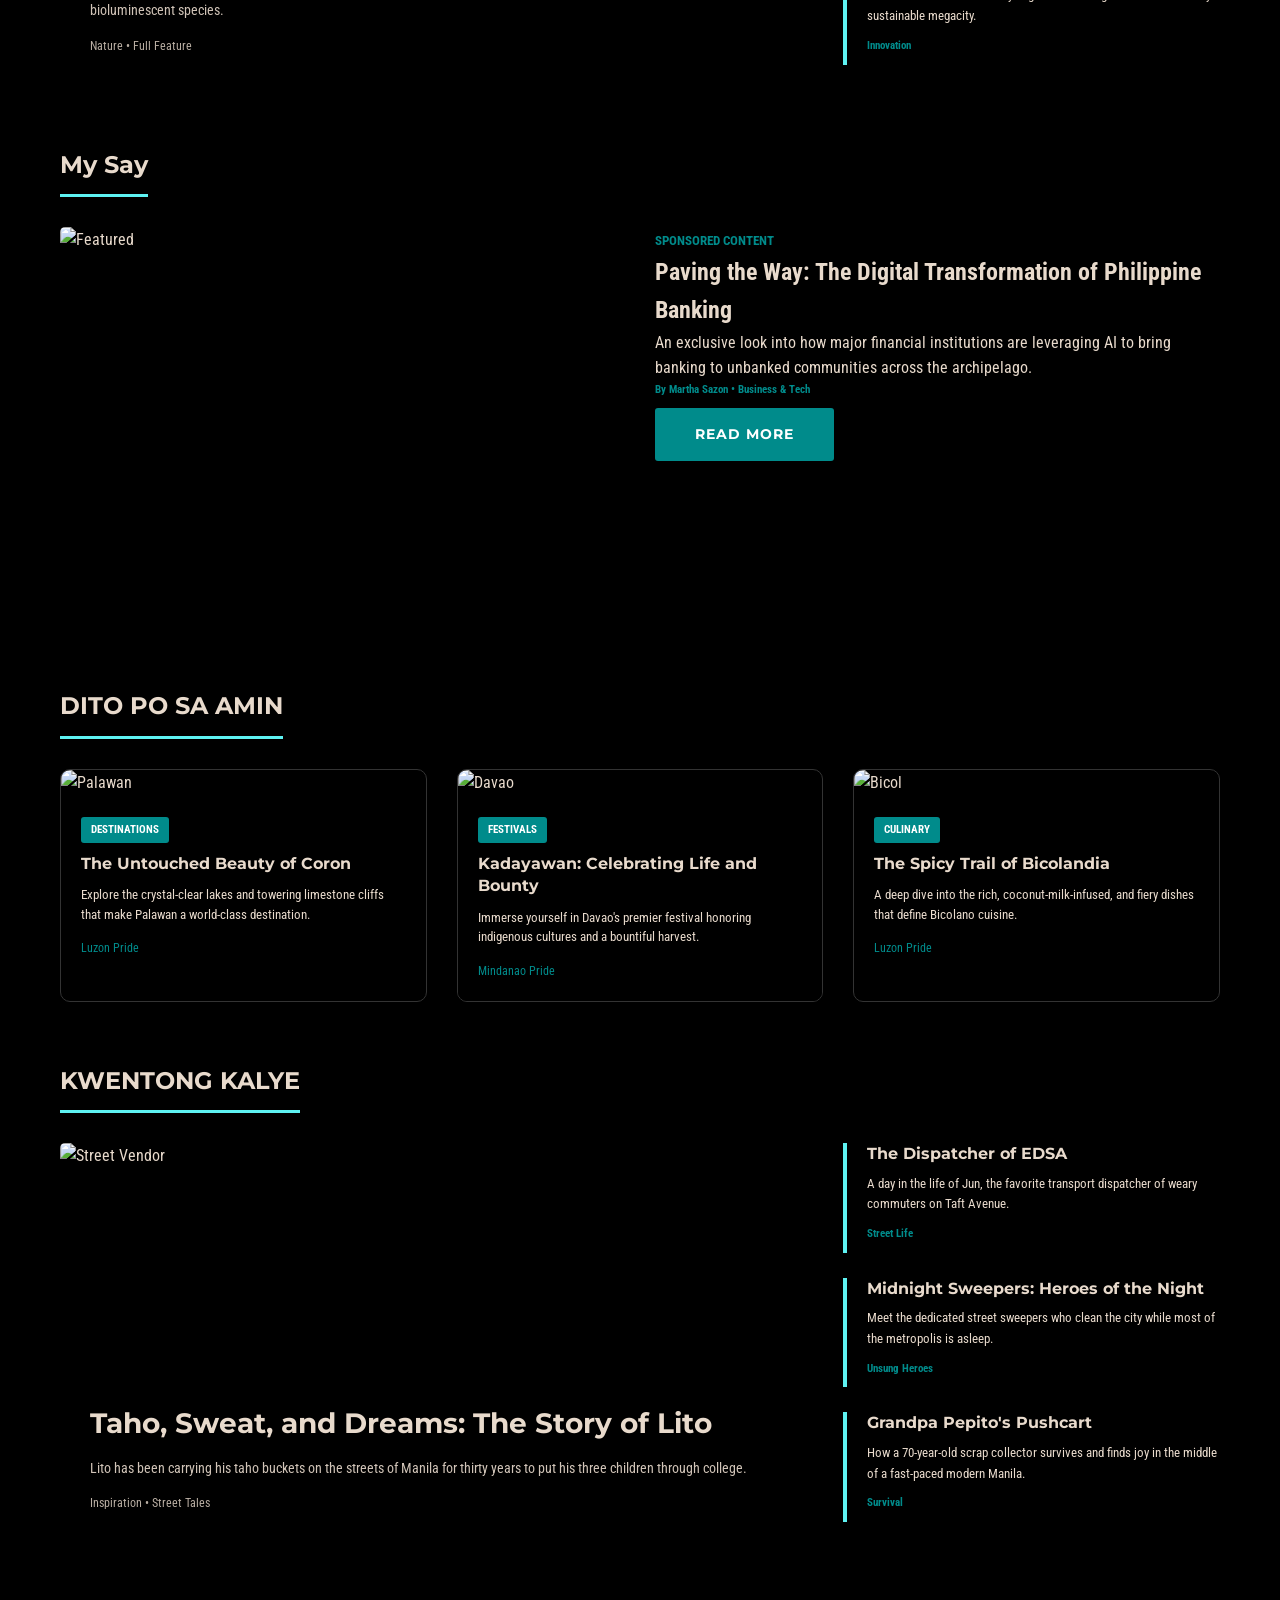
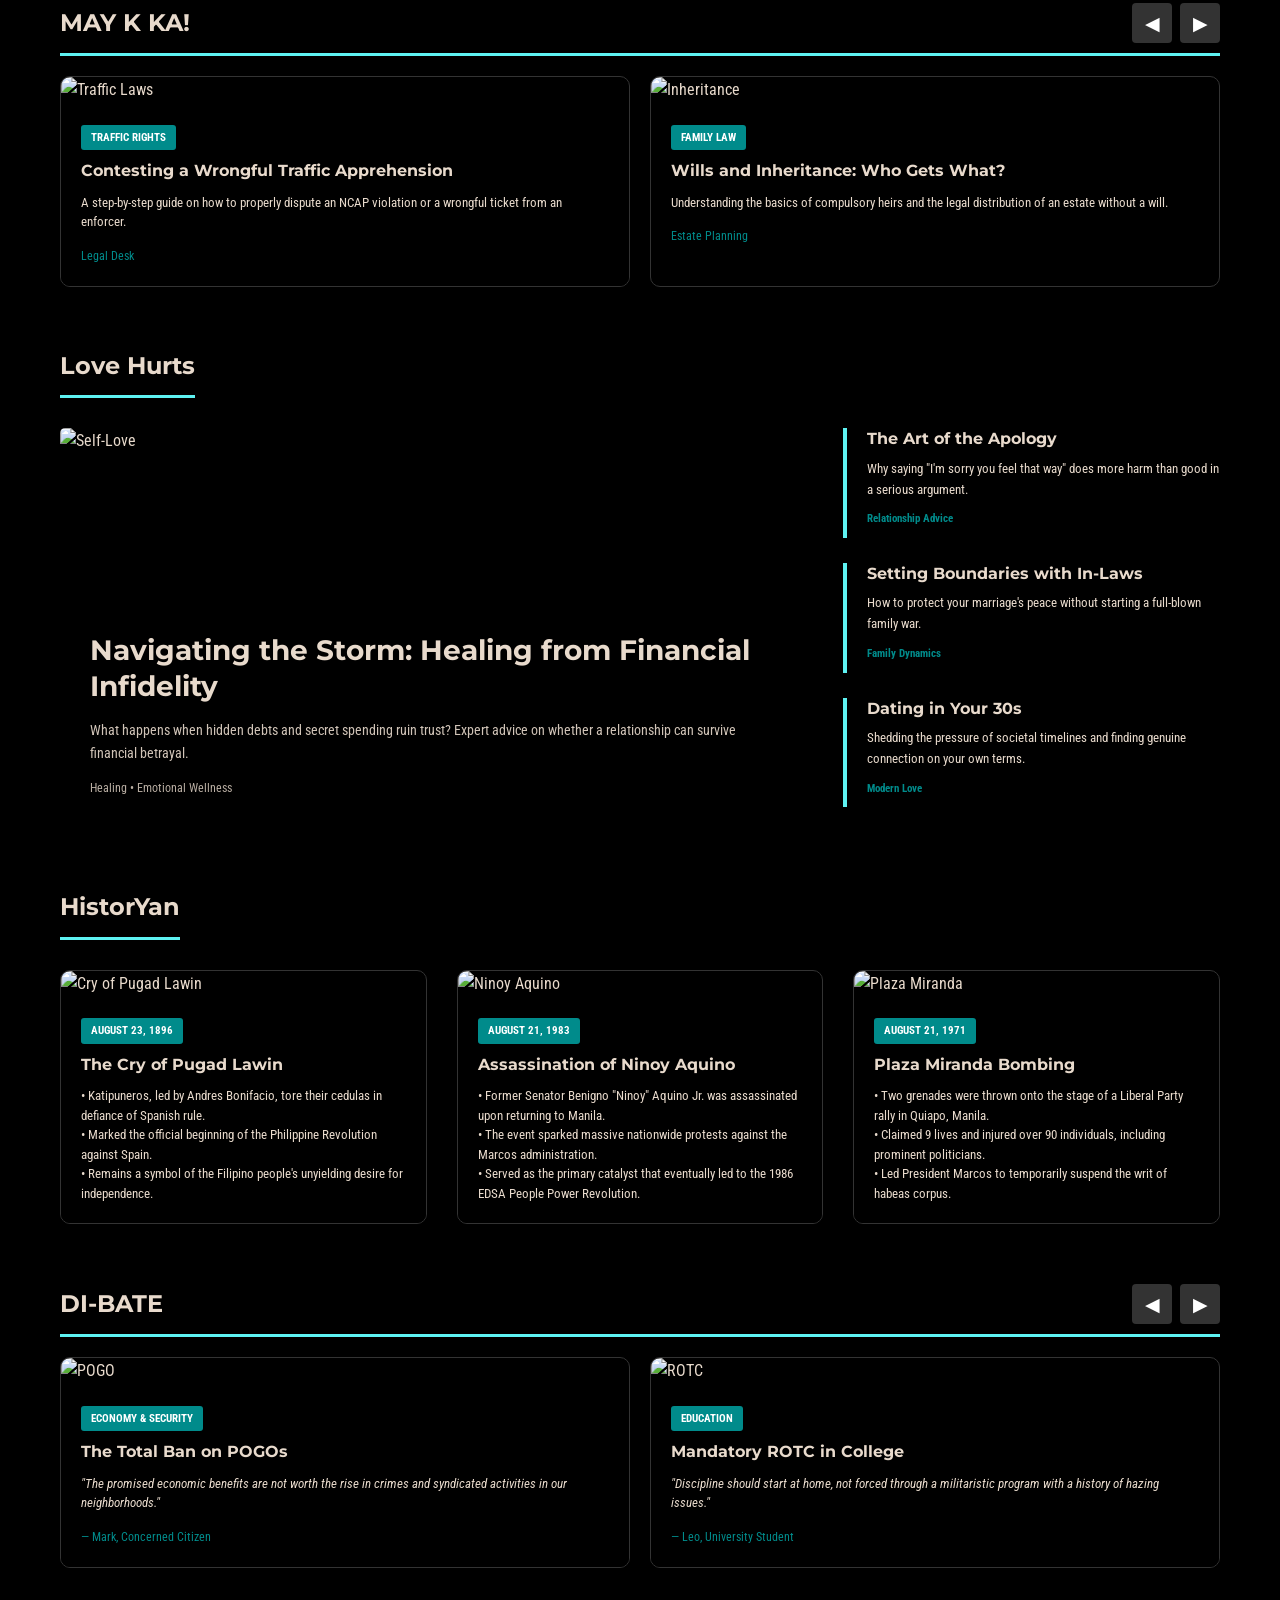
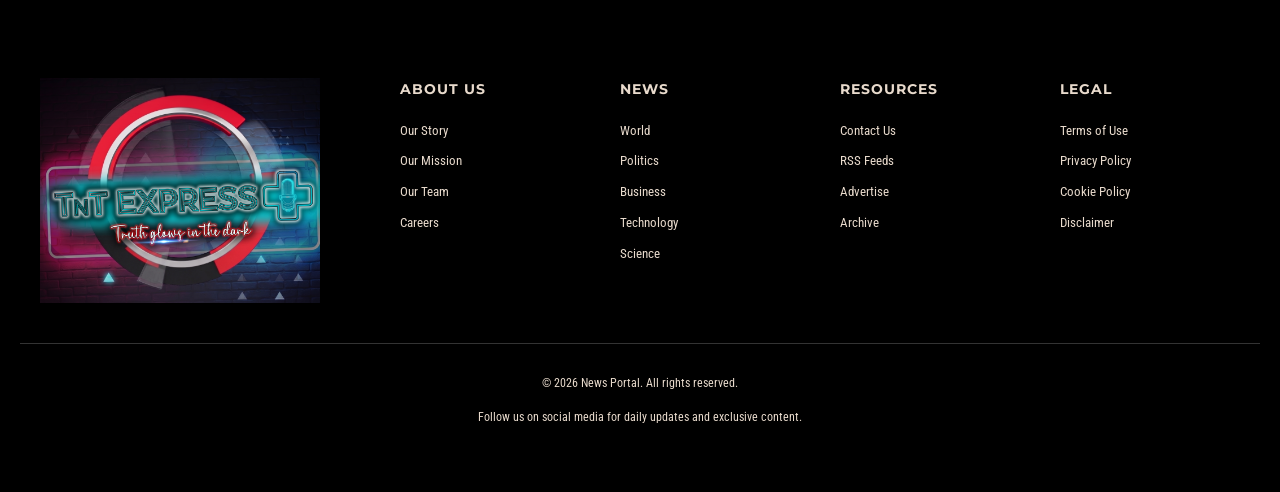
==== commit 21bed0fb: "new update" ====
--- a/index.html
+++ b/index.html
@@ -6,8 +6,6 @@
     <title>News Portal - Homepage</title>
     <link href="https://fonts.googleapis.com/css2?family=Montserrat:wght@700&family=Roboto+Condensed:wght@400;700&display=swap" rel="stylesheet">
     <link rel="stylesheet" href="styles.css">
-
-  
 </head>
 <body>
     <header>
@@ -82,109 +80,173 @@
                     <div class="featured-card-meta">8 hours ago</div>
                 </div>
             </div>
-
-        </div>
-
-        <style>
-            .interactive-hover-block:hover {
-                transform: translateY(-5px);
-                box-shadow: 0 12px 30px rgba(94, 242, 242, 0.2);
+        </div>
+    </section>
+
+    <section class="articles-section" style="overflow: hidden; position: relative;">
+        <div class="section-title" style="display: flex; justify-content: space-between; align-items: center; margin-bottom: 20px;">
+            <span>TOP 10 NEWS</span>
+            <div class="top10-carousel-controls" style="display: flex; gap: 8px;">
+                <button onclick="scrollTop10(-1)" style="background: #333; color: #fff; border: none; width: 40px; height: 40px; cursor: pointer; font-size: 1.2rem; display: flex; align-items: center; justify-content: center; transition: background 0.2s; border-radius: 4px;">◀</button>
+                <button onclick="scrollTop10(1)" style="background: #333; color: #fff; border: none; width: 40px; height: 40px; cursor: pointer; font-size: 1.2rem; display: flex; align-items: center; justify-content: center; transition: background 0.2s; border-radius: 4px;">▶</button>
+            </div>
+        </div>
+
+        <div style="width: 100%; overflow: hidden;">
+            <div id="top10-track" style="display: flex; gap: 20px; width: 100%; transition: transform 0.4s ease-in-out; will-change: transform;">
+                
+                <div class="article-card" style="flex: 0 0 calc(33.333% - 13.33px); box-sizing: border-box; margin-bottom: 0;">
+                    <img src="https://picsum.photos/400/200?random=201" alt="Quantum Computing" style="width: 100%; height: 200px; object-fit: cover;">
+                    <div class="article-content">
+                        <span class="article-category">#1 • Technology</span>
+                        <h3>Quantum Computing Reaches Commercial Viability</h3>
+                        <p>Major labs have announced the first commercially available quantum processors capable of solving complex logistics instantly.</p>
+                    </div>
+                </div>
+
+                <div class="article-card" style="flex: 0 0 calc(33.333% - 13.33px); box-sizing: border-box; margin-bottom: 0;">
+                    <img src="https://picsum.photos/400/200?random=202" alt="Renewable Grid" style="width: 100%; height: 200px; object-fit: cover;">
+                    <div class="article-content">
+                        <span class="article-category">#2 • Environment</span>
+                        <h3>Global Renewable Energy Grid Connected</h3>
+                        <p>For the first time, three continents have linked their renewable energy storage to prevent regional blackouts.</p>
+                    </div>
+                </div>
+
+                <div class="article-card" style="flex: 0 0 calc(33.333% - 13.33px); box-sizing: border-box; margin-bottom: 0;">
+                    <img src="https://picsum.photos/400/200?random=203" alt="Smart Cities" style="width: 100%; height: 200px; object-fit: cover;">
+                    <div class="article-content">
+                        <span class="article-category">#3 • Urban Planning</span>
+                        <h3>Smart Cities Reaching New Milestones</h3>
+                        <p>Urban centers globally are integrating automated traffic and waste management systems powered by municipal AI.</p>
+                    </div>
+                </div>
+
+                <div class="article-card" style="flex: 0 0 calc(33.333% - 13.33px); box-sizing: border-box; margin-bottom: 0;">
+                    <img src="https://picsum.photos/400/200?random=204" alt="Space Tourism" style="width: 100%; height: 200px; object-fit: cover;">
+                    <div class="article-content">
+                        <span class="article-category">#4 • Space Exploration</span>
+                        <h3>First Commercial Hotel in Orbit Opens</h3>
+                        <p>Space tourism takes a giant leap as the first low-earth-orbit hotel welcomes its first batch of civilian guests.</p>
+                    </div>
+                </div>
+
+                <div class="article-card" style="flex: 0 0 calc(33.333% - 13.33px); box-sizing: border-box; margin-bottom: 0;">
+                    <img src="https://picsum.photos/400/200?random=205" alt="Medical Nanobots" style="width: 100%; height: 200px; object-fit: cover;">
+                    <div class="article-content">
+                        <span class="article-category">#5 • Health</span>
+                        <h3>Nanobot Trials Show 99% Success Rate</h3>
+                        <p>Microscopic medical robots have successfully targeted and cleared arterial blockages in phase 3 human trials.</p>
+                    </div>
+                </div>
+
+                <div class="article-card" style="flex: 0 0 calc(33.333% - 13.33px); box-sizing: border-box; margin-bottom: 0;">
+                    <img src="https://picsum.photos/400/200?random=206" alt="Ocean Cleanup" style="width: 100%; height: 200px; object-fit: cover;">
+                    <div class="article-content">
+                        <span class="article-category">#6 • Conservation</span>
+                        <h3>Great Pacific Garbage Patch Reduced by Half</h3>
+                        <p>A massive international fleet utilizing automated nets has successfully removed 50% of the surface plastic.</p>
+                    </div>
+                </div>
+
+                <div class="article-card" style="flex: 0 0 calc(33.333% - 13.33px); box-sizing: border-box; margin-bottom: 0;">
+                    <img src="https://picsum.photos/400/200?random=207" alt="Lab Meat" style="width: 100%; height: 200px; object-fit: cover;">
+                    <div class="article-content">
+                        <span class="article-category">#7 • Food Science</span>
+                        <h3>The Rise of Lab-Grown Alternatives</h3>
+                        <p>Food security gets a massive boost as cultivated meats pass rigorous international safety standards and enter supermarkets.</p>
+                    </div>
+                </div>
+
+                <div class="article-card" style="flex: 0 0 calc(33.333% - 13.33px); box-sizing: border-box; margin-bottom: 0;">
+                    <img src="https://picsum.photos/400/200?random=208" alt="Water Desalination" style="width: 100%; height: 200px; object-fit: cover;">
+                    <div class="article-content">
+                        <span class="article-category">#8 • Innovation</span>
+                        <h3>Low-Cost Desalination Breakthrough</h3>
+                        <p>A new graphene-based filter design makes turning seawater into drinking water affordable for developing nations.</p>
+                    </div>
+                </div>
+
+                <div class="article-card" style="flex: 0 0 calc(33.333% - 13.33px); box-sizing: border-box; margin-bottom: 0;">
+                    <img src="https://picsum.photos/400/200?random=209" alt="Universal Translation" style="width: 100%; height: 200px; object-fit: cover;">
+                    <div class="article-content">
+                        <span class="article-category">#9 • AI & Society</span>
+                        <h3>Real-Time Universal Translators Released</h3>
+                        <p>Language barriers disappear as a new wearable tech offers instant, perfectly nuanced translation for 150 languages.</p>
+                    </div>
+                </div>
+
+                <div class="article-card" style="flex: 0 0 calc(33.333% - 13.33px); box-sizing: border-box; margin-bottom: 0;">
+                    <img src="https://picsum.photos/400/200?random=210" alt="Next Gen EV" style="width: 100%; height: 200px; object-fit: cover;">
+                    <div class="article-content">
+                        <span class="article-category">#10 • Automotive</span>
+                        <h3>Next-Generation Electric Vehicles</h3>
+                        <p>Solid-state battery longevity breakthrough allows new commercial EV models to easily drive 1,000 miles on a single charge.</p>
+                    </div>
+                </div>
+
+            </div>
+        </div>
+
+        <script>
+            let currentTop10Index = 0;
+            const totalTop10Cards = 10;
+
+            function scrollTop10(direction) {
+                const track = document.getElementById('top10-track');
+                const cards = track.querySelectorAll('.article-card');
+                
+                if (cards.length === 0) return;
+
+                const containerWidth = track.parentElement.getBoundingClientRect().width;
+                const cardWidth = cards[0].getBoundingClientRect().width + 20; 
+                const visibleCards = Math.round(containerWidth / cardWidth) || 1;
+                
+                const maxTop10Index = totalTop10Cards - visibleCards;
+
+                currentTop10Index += direction;
+                if (currentTop10Index < 0) currentTop10Index = 0;
+                if (currentTop10Index > maxTop10Index) currentTop10Index = maxTop10Index;
+                
+                track.style.transform = `translateX(-${currentTop10Index * cardWidth}px)`;
             }
-            .interactive-hover-side:hover {
-                border-left-color: #008B8B !important; /* Changes accent bar to Teal */
-                transform: translateX(6px); /* Nudges text elegantly to the right */
-            }
-        </style>
-    </section>
-
-    <section class="featured-section">
-        <div class="section-title">TOP 10 NEWS</div>
-        <div class="featured-grid">
-            
-            <div class="featured-main interactive-hover-block" style="transition: transform 0.3s ease, box-shadow 0.3s ease; cursor: pointer; border-radius: 5px;">
-                <img src="https://picsum.photos/800/400?random=25" alt="Featured" style="width: 100%; height: 400px; object-fit: cover; display: block;">
-                <div class="featured-main-content">
-                    <h2>Global Summit Addresses Climate Crisis with New Initiatives</h2>
-                    <p>World leaders gather to discuss unprecedented environmental challenges and sustainable solutions for the future.</p>
-                    <div class="featured-meta">Published 2 hours ago • World News</div>
-                </div>
-            </div>
-            
-            <div class="featured-side">
-                <div class="featured-card interactive-hover-side" style="transition: transform 0.3s ease, border-color 0.3s ease; cursor: pointer;">
-                    <h3>Tech Giants Announce Revolutionary AI Partnership</h3>
-                    <p>Major technology companies join forces to develop ethical artificial intelligence standards.</p>
-                    <div class="featured-card-meta">4 hours ago</div>
-                </div>
-                <div class="featured-card interactive-hover-side" style="transition: transform 0.3s ease, border-color 0.3s ease; cursor: pointer;">
-                    <h3>Markets Rally on Strong Economic Data</h3>
-                    <p>Stock indices reach record highs following positive quarterly economic indicators and consumer spending reports.</p>
-                    <div class="featured-card-meta">6 hours ago</div>
-                </div>
-                <div class="featured-card interactive-hover-side" style="transition: transform 0.3s ease, border-color 0.3s ease; cursor: pointer;">
-                    <h3>Scientific Breakthrough in Medical Research</h3>
-                    <p>Researchers announce major advancement in treatment for previously untreatable diseases.</p>
-                    <div class="featured-card-meta">8 hours ago</div>
-                </div>
-            </div>
-
-        </div>
-
-        <style>
-            .interactive-hover-block:hover {
-                transform: translateY(-5px);
-                box-shadow: 0 12px 30px rgba(94, 242, 242, 0.2);
-            }
-            .interactive-hover-side:hover {
-                border-left-color: #008B8B !important; /* Changes accent bar to Teal */
-                transform: translateX(6px); /* Nudges text elegantly to the right */
-            }
-        </style>
+
+            window.addEventListener('resize', () => {
+                scrollTop10(0); 
+            });
+        </script>
     </section>
 
     <section class="featured-section">
         <div class="section-title">JUAN NEWS</div>
         <div class="featured-grid">
-            
             <div class="featured-main interactive-hover-block" style="transition: transform 0.3s ease, box-shadow 0.3s ease; cursor: pointer; border-radius: 5px;">
-                <img src="https://picsum.photos/800/400?random=25" alt="Featured" style="width: 100%; height: 400px; object-fit: cover; display: block;">
+                <img src="https://picsum.photos/800/400?random=35" alt="Featured" style="width: 100%; height: 400px; object-fit: cover; display: block;">
                 <div class="featured-main-content">
-                    <h2>Global Summit Addresses Climate Crisis with New Initiatives</h2>
-                    <p>World leaders gather to discuss unprecedented environmental challenges and sustainable solutions for the future.</p>
-                    <div class="featured-meta">Published 2 hours ago • World News</div>
+                    <h2>Community Drives Massive Local River Cleanup</h2>
+                    <p>Residents from five different communities banded together this weekend to restore their local waterways, collecting over 10 tons of plastic waste.</p>
+                    <div class="featured-meta">Community Action • Local Heroes</div>
                 </div>
             </div>
             
             <div class="featured-side">
                 <div class="featured-card interactive-hover-side" style="transition: transform 0.3s ease, border-color 0.3s ease; cursor: pointer;">
-                    <h3>Tech Giants Announce Revolutionary AI Partnership</h3>
-                    <p>Major technology companies join forces to develop ethical artificial intelligence standards.</p>
-                    <div class="featured-card-meta">4 hours ago</div>
-                </div>
-                <div class="featured-card interactive-hover-side" style="transition: transform 0.3s ease, border-color 0.3s ease; cursor: pointer;">
-                    <h3>Markets Rally on Strong Economic Data</h3>
-                    <p>Stock indices reach record highs following positive quarterly economic indicators and consumer spending reports.</p>
-                    <div class="featured-card-meta">6 hours ago</div>
-                </div>
-                <div class="featured-card interactive-hover-side" style="transition: transform 0.3s ease, border-color 0.3s ease; cursor: pointer;">
-                    <h3>Scientific Breakthrough in Medical Research</h3>
-                    <p>Researchers announce major advancement in treatment for previously untreatable diseases.</p>
-                    <div class="featured-card-meta">8 hours ago</div>
-                </div>
-            </div>
-
-        </div>
-
-        <style>
-            .interactive-hover-block:hover {
-                transform: translateY(-5px);
-                box-shadow: 0 12px 30px rgba(94, 242, 242, 0.2);
-            }
-            .interactive-hover-side:hover {
-                border-left-color: #008B8B !important; /* Changes accent bar to Teal */
-                transform: translateX(6px); /* Nudges text elegantly to the right */
-            }
-        </style>
+                    <h3>Volunteer Teachers Reach Remote Islands</h3>
+                    <p>A group of fresh graduates dedicates their gap year to educating children in off-grid communities.</p>
+                    <div class="featured-card-meta">Education</div>
+                </div>
+                <div class="featured-card interactive-hover-side" style="transition: transform 0.3s ease, border-color 0.3s ease; cursor: pointer;">
+                    <h3>The Urban Gardening Movement Grows</h3>
+                    <p>City dwellers are transforming concrete rooftops into thriving communal vegetable gardens.</p>
+                    <div class="featured-card-meta">Sustainability</div>
+                </div>
+                <div class="featured-card interactive-hover-side" style="transition: transform 0.3s ease, border-color 0.3s ease; cursor: pointer;">
+                    <h3>Local Hero Rescues Stranded Pets</h3>
+                    <p>Meet the tricycle driver who braved recent floodwaters to save over a dozen abandoned animals.</p>
+                    <div class="featured-card-meta">Heartwarming</div>
+                </div>
+            </div>
+        </div>
     </section>
 
     <section class="featured-section" style="margin-bottom: 40px;">
@@ -199,57 +261,44 @@
     <section class="featured-section">
         <div class="section-title">DOKYU</div>
         <div class="featured-grid">
-            
             <div class="featured-main interactive-hover-block" style="transition: transform 0.3s ease, box-shadow 0.3s ease; cursor: pointer; border-radius: 5px;">
-                <img src="https://picsum.photos/800/400?random=25" alt="Featured" style="width: 100%; height: 400px; object-fit: cover; display: block;">
+                <img src="https://picsum.photos/800/400?random=40" alt="Featured" style="width: 100%; height: 400px; object-fit: cover; display: block;">
                 <div class="featured-main-content">
-                    <h2>Global Summit Addresses Climate Crisis with New Initiatives</h2>
-                    <p>World leaders gather to discuss unprecedented environmental challenges and sustainable solutions for the future.</p>
-                    <div class="featured-meta">Published 2 hours ago • World News</div>
+                    <h2>The Last Frontier: Inside Deep Sea Exploration</h2>
+                    <p>An exclusive, award-winning documentary diving into the uncharted depths of the Pacific Ocean to discover new bioluminescent species.</p>
+                    <div class="featured-meta">Nature • Full Feature</div>
                 </div>
             </div>
             
             <div class="featured-side">
                 <div class="featured-card interactive-hover-side" style="transition: transform 0.3s ease, border-color 0.3s ease; cursor: pointer;">
-                    <h3>Tech Giants Announce Revolutionary AI Partnership</h3>
-                    <p>Major technology companies join forces to develop ethical artificial intelligence standards.</p>
-                    <div class="featured-card-meta">4 hours ago</div>
-                </div>
-                <div class="featured-card interactive-hover-side" style="transition: transform 0.3s ease, border-color 0.3s ease; cursor: pointer;">
-                    <h3>Markets Rally on Strong Economic Data</h3>
-                    <p>Stock indices reach record highs following positive quarterly economic indicators and consumer spending reports.</p>
-                    <div class="featured-card-meta">6 hours ago</div>
-                </div>
-                <div class="featured-card interactive-hover-side" style="transition: transform 0.3s ease, border-color 0.3s ease; cursor: pointer;">
-                    <h3>Scientific Breakthrough in Medical Research</h3>
-                    <p>Researchers announce major advancement in treatment for previously untreatable diseases.</p>
-                    <div class="featured-card-meta">8 hours ago</div>
-                </div>
-            </div>
-
-        </div>
-
-        <style>
-            .interactive-hover-block:hover {
-                transform: translateY(-5px);
-                box-shadow: 0 12px 30px rgba(94, 242, 242, 0.2);
-            }
-            .interactive-hover-side:hover {
-                border-left-color: #008B8B !important; /* Changes accent bar to Teal */
-                transform: translateX(6px); /* Nudges text elegantly to the right */
-            }
-        </style>
+                    <h3>Voices of the Mountains</h3>
+                    <p>Exploring the rich, untouched heritage and oral traditions of indigenous highland tribes.</p>
+                    <div class="featured-card-meta">Culture</div>
+                </div>
+                <div class="featured-card interactive-hover-side" style="transition: transform 0.3s ease, border-color 0.3s ease; cursor: pointer;">
+                    <h3>The Evolution of Street Food</h3>
+                    <p>A cinematic journey tracking how local quick bites evolved into globally recognized delicacies.</p>
+                    <div class="featured-card-meta">Culinary Arts</div>
+                </div>
+                <div class="featured-card interactive-hover-side" style="transition: transform 0.3s ease, border-color 0.3s ease; cursor: pointer;">
+                    <h3>Architects of the Future</h3>
+                    <p>Inside the minds of visionary engineers building the world's first fully sustainable megacity.</p>
+                    <div class="featured-card-meta">Innovation</div>
+                </div>
+            </div>
+        </div>
     </section>
 
     <section class="featured-section">
         <div class="section-title">My Say</div>
         <div class="featured-card-horizontal">
-            <img src="https://picsum.photos/1000/400?random=21" alt="Featured" style="width: 100%; height: 400px; object-fit: cover; display: block;">
+            <img src="https://picsum.photos/1000/400?random=101" alt="Featured" style="width: 100%; height: 400px; object-fit: cover; display: block;">
             <div class="featured-card-content">
                 <span class="sponsor-tag" style="font-size: 0.8rem; color: #008B8B; font-weight: bold; text-transform: uppercase;">Sponsored Content</span>
-                <h2>The Future of Sustainable Energy in Southeast Asia</h2>
-                <p>Prominent industry leaders outline how public-private partnerships are accelerating green infrastructure to power the next generation of business.</p>
-                <div class="featured-card-meta">By Manuel V. Pangilinan • Business & Innovation</div>
+                <h2>Paving the Way: The Digital Transformation of Philippine Banking</h2>
+                <p>An exclusive look into how major financial institutions are leveraging AI to bring banking to unbanked communities across the archipelago.</p>
+                <div class="featured-card-meta">By Martha Sazon • Business & Tech</div>
                 <a href="#" class="featured-cta-button">Read More</a>
             </div>
         </div>
@@ -259,29 +308,29 @@
         <div class="section-title">DITO PO SA AMIN</div>
         <div class="articles-grid">
             <div class="article-card">
-                <img src="https://picsum.photos/400/200?random=22" alt="Batanes" style="width: 100%; height: 200px; object-fit: cover;">
+                <img src="https://picsum.photos/400/200?random=102" alt="Palawan" style="width: 100%; height: 200px; object-fit: cover;">
                 <div class="article-content">
                     <span class="article-category">Destinations</span>
-                    <h3>The Breathtaking Slopes of Batanes</h3>
-                    <p>Discover why this northern paradise remains a dream destination for eco-conscious travelers looking to disconnect.</p>
-                    <div class="article-time">Regional Pride</div>
+                    <h3>The Untouched Beauty of Coron</h3>
+                    <p>Explore the crystal-clear lakes and towering limestone cliffs that make Palawan a world-class destination.</p>
+                    <div class="article-time">Luzon Pride</div>
                 </div>
             </div>
             <div class="article-card">
-                <img src="https://picsum.photos/400/200?random=23" alt="Sinulog" style="width: 100%; height: 200px; object-fit: cover;">
+                <img src="https://picsum.photos/400/200?random=103" alt="Davao" style="width: 100%; height: 200px; object-fit: cover;">
                 <div class="article-content">
                     <span class="article-category">Festivals</span>
-                    <h3>Sinulog Festival Returns with Vibrant Energy</h3>
-                    <p>Cebu updates its grand cultural showcase, marrying deep-seated faith with colorful street dancing spectacles.</p>
-                    <div class="article-time">Visayas Pride</div>
+                    <h3>Kadayawan: Celebrating Life and Bounty</h3>
+                    <p>Immerse yourself in Davao's premier festival honoring indigenous cultures and a bountiful harvest.</p>
+                    <div class="article-time">Mindanao Pride</div>
                 </div>
             </div>
             <div class="article-card">
-                <img src="https://picsum.photos/400/200?random=24" alt="Pampanga Cuisine" style="width: 100%; height: 200px; object-fit: cover;">
+                <img src="https://picsum.photos/400/200?random=104" alt="Bicol" style="width: 100%; height: 200px; object-fit: cover;">
                 <div class="article-content">
                     <span class="article-category">Culinary</span>
-                    <h3>Pampanga's Hidden Kitchen Treasures</h3>
-                    <p>A culinary map exploring why this Central Luzon province strictly holds the title of the Culinary Capital.</p>
+                    <h3>The Spicy Trail of Bicolandia</h3>
+                    <p>A deep dive into the rich, coconut-milk-infused, and fiery dishes that define Bicolano cuisine.</p>
                     <div class="article-time">Luzon Pride</div>
                 </div>
             </div>
@@ -291,93 +340,80 @@
     <section class="featured-section">
         <div class="section-title">KWENTONG KALYE</div>
         <div class="featured-grid">
-            
             <div class="featured-main interactive-hover-block" style="transition: transform 0.3s ease, box-shadow 0.3s ease; cursor: pointer; border-radius: 5px;">
-                <img src="https://picsum.photos/800/400?random=25" alt="Featured" style="width: 100%; height: 400px; object-fit: cover; display: block;">
+                <img src="https://picsum.photos/800/400?random=105" alt="Street Vendor" style="width: 100%; height: 400px; object-fit: cover; display: block;">
                 <div class="featured-main-content">
-                    <h2>Global Summit Addresses Climate Crisis with New Initiatives</h2>
-                    <p>World leaders gather to discuss unprecedented environmental challenges and sustainable solutions for the future.</p>
-                    <div class="featured-meta">Published 2 hours ago • World News</div>
+                    <h2>Taho, Sweat, and Dreams: The Story of Lito</h2>
+                    <p>Lito has been carrying his taho buckets on the streets of Manila for thirty years to put his three children through college.</p>
+                    <div class="featured-meta">Inspiration • Street Tales</div>
                 </div>
             </div>
             
             <div class="featured-side">
                 <div class="featured-card interactive-hover-side" style="transition: transform 0.3s ease, border-color 0.3s ease; cursor: pointer;">
-                    <h3>Tech Giants Announce Revolutionary AI Partnership</h3>
-                    <p>Major technology companies join forces to develop ethical artificial intelligence standards.</p>
-                    <div class="featured-card-meta">4 hours ago</div>
-                </div>
-                <div class="featured-card interactive-hover-side" style="transition: transform 0.3s ease, border-color 0.3s ease; cursor: pointer;">
-                    <h3>Markets Rally on Strong Economic Data</h3>
-                    <p>Stock indices reach record highs following positive quarterly economic indicators and consumer spending reports.</p>
-                    <div class="featured-card-meta">6 hours ago</div>
-                </div>
-                <div class="featured-card interactive-hover-side" style="transition: transform 0.3s ease, border-color 0.3s ease; cursor: pointer;">
-                    <h3>Scientific Breakthrough in Medical Research</h3>
-                    <p>Researchers announce major advancement in treatment for previously untreatable diseases.</p>
-                    <div class="featured-card-meta">8 hours ago</div>
-                </div>
-            </div>
-
-        </div>
-
-        <style>
-            .interactive-hover-block:hover {
-                transform: translateY(-5px);
-                box-shadow: 0 12px 30px rgba(94, 242, 242, 0.2);
-            }
-            .interactive-hover-side:hover {
-                border-left-color: #008B8B !important; /* Changes accent bar to Teal */
-                transform: translateX(6px); /* Nudges text elegantly to the right */
-            }
-        </style>
+                    <h3>The Dispatcher of EDSA</h3>
+                    <p>A day in the life of Jun, the favorite transport dispatcher of weary commuters on Taft Avenue.</p>
+                    <div class="featured-card-meta">Street Life</div>
+                </div>
+                <div class="featured-card interactive-hover-side" style="transition: transform 0.3s ease, border-color 0.3s ease; cursor: pointer;">
+                    <h3>Midnight Sweepers: Heroes of the Night</h3>
+                    <p>Meet the dedicated street sweepers who clean the city while most of the metropolis is asleep.</p>
+                    <div class="featured-card-meta">Unsung Heroes</div>
+                </div>
+                <div class="featured-card interactive-hover-side" style="transition: transform 0.3s ease, border-color 0.3s ease; cursor: pointer;">
+                    <h3>Grandpa Pepito's Pushcart</h3>
+                    <p>How a 70-year-old scrap collector survives and finds joy in the middle of a fast-paced modern Manila.</p>
+                    <div class="featured-card-meta">Survival</div>
+                </div>
+            </div>
+        </div>
     </section>
 
     <section class="articles-section" style="overflow: hidden; position: relative;">
         <div class="section-title" style="display: flex; justify-content: space-between; align-items: center; margin-bottom: 20px;">
             <span>MAY K KA!</span>
             <div class="mayk-carousel-controls" style="display: flex; gap: 8px;">
-                <button onclick="scrollMayK(-1)" style="background: #333; color: #fff; border: none; width: 40px; height: 40px; cursor: pointer; font-size: 1.2rem; display: flex; align-items: center; justify-content: center; transition: background 0.2s;">◀</button>
-                <button onclick="scrollMayK(1)" style="background: #333; color: #fff; border: none; width: 40px; height: 40px; cursor: pointer; font-size: 1.2rem; display: flex; align-items: center; justify-content: center; transition: background 0.2s;">▶</button>
+                <button onclick="scrollMayK(-1)" style="background: #333; color: #fff; border: none; width: 40px; height: 40px; cursor: pointer; font-size: 1.2rem; display: flex; align-items: center; justify-content: center; transition: background 0.2s; border-radius: 4px;">◀</button>
+                <button onclick="scrollMayK(1)" style="background: #333; color: #fff; border: none; width: 40px; height: 40px; cursor: pointer; font-size: 1.2rem; display: flex; align-items: center; justify-content: center; transition: background 0.2s; border-radius: 4px;">▶</button>
             </div>
         </div>
 
         <div style="width: 100%; overflow: hidden;">
             <div id="mayk-track" style="display: flex; gap: 20px; width: 100%; transition: transform 0.4s ease-in-out; will-change: transform;">
                 <div class="article-card" style="flex: 0 0 calc(50% - 10px); box-sizing: border-box; margin-bottom: 0;">
-                    <img src="https://picsum.photos/400/200?random=71" alt="Labor Law" style="width: 100%; height: 200px; object-fit: cover;">
-                    <div class="article-content">
-                        <span class="article-category">Employee Rights</span>
-                        <h3>Know Your Rights: A Guide to the Labor Code on Overtime Pay</h3>
-                        <p>Demystifying regular vs. holiday premium pay rates to make sure you are compensated fairly for every extra hour worked.</p>
+                    <img src="https://picsum.photos/400/200?random=110" alt="Traffic Laws" style="width: 100%; height: 200px; object-fit: cover;">
+                    <div class="article-content">
+                        <span class="article-category">Traffic Rights</span>
+                        <h3>Contesting a Wrongful Traffic Apprehension</h3>
+                        <p>A step-by-step guide on how to properly dispute an NCAP violation or a wrongful ticket from an enforcer.</p>
                         <div class="article-time">Legal Desk</div>
                     </div>
                 </div>
                 <div class="article-card" style="flex: 0 0 calc(50% - 10px); box-sizing: border-box; margin-bottom: 0;">
-                    <img src="https://picsum.photos/400/200?random=72" alt="Property Law" style="width: 100%; height: 200px; object-fit: cover;">
-                    <div class="article-content">
-                        <span class="article-category">Property Law</span>
-                        <h3>Tenant Rights: Can Your Landlord Suddenly Evict You?</h3>
-                        <p>Understanding the strict protections provided under the Rent Control Act and the proper legal grace periods required.</p>
-                        <div class="article-time">Housing Protections</div>
-                    </div>
-                </div>
-                <div class="article-card" style="flex: 0 0 calc(50% - 10px); box-sizing: border-box; margin-bottom: 0;">
-                    <img src="https://picsum.photos/400/200?random=73" alt="Civil Law" style="width: 100%; height: 200px; object-fit: cover;">
-                    <div class="article-content">
-                        <span class="article-category">Civil Procedures</span>
-                        <h3>Small Claims Court: Settling Money Disputes Fast</h3>
-                        <p>How to legally recover minor outstanding financial debts without hiring expensive lawyers or entering prolonged trials.</p>
-                        <div class="article-time">Legal Remedies</div>
-                    </div>
-                </div>
-                <div class="article-card" style="flex: 0 0 calc(50% - 10px); box-sizing: border-box; margin-bottom: 0;">
-                    <img src="https://picsum.photos/400/200?random=74" alt="Data Privacy" style="width: 100%; height: 200px; object-fit: cover;">
-                    <div class="article-content">
-                        <span class="article-category">Consumer Protection</span>
-                        <h3>Data Privacy Act: Protecting Your Online Info</h3>
-                        <p>What immediate steps you can take when unverified text groups access your private details or spam your mobile inbox.</p>
+                    <img src="https://picsum.photos/400/200?random=111" alt="Inheritance" style="width: 100%; height: 200px; object-fit: cover;">
+                    <div class="article-content">
+                        <span class="article-category">Family Law</span>
+                        <h3>Wills and Inheritance: Who Gets What?</h3>
+                        <p>Understanding the basics of compulsory heirs and the legal distribution of an estate without a will.</p>
+                        <div class="article-time">Estate Planning</div>
+                    </div>
+                </div>
+                <div class="article-card" style="flex: 0 0 calc(50% - 10px); box-sizing: border-box; margin-bottom: 0;">
+                    <img src="https://picsum.photos/400/200?random=112" alt="Scams" style="width: 100%; height: 200px; object-fit: cover;">
+                    <div class="article-content">
+                        <span class="article-category">Cybercrime</span>
+                        <h3>Victim of an Online Scam? Here is Your Recourse</h3>
+                        <p>How to work with banks, the NBI Cybercrime Division, and legal channels to recover stolen funds.</p>
                         <div class="article-time">Digital Rights</div>
+                    </div>
+                </div>
+                <div class="article-card" style="flex: 0 0 calc(50% - 10px); box-sizing: border-box; margin-bottom: 0;">
+                    <img src="https://picsum.photos/400/200?random=113" alt="Annulment" style="width: 100%; height: 200px; object-fit: cover;">
+                    <div class="article-content">
+                        <span class="article-category">Civil Law</span>
+                        <h3>The Reality of Annulment in the Philippines</h3>
+                        <p>A realistic look into the timeline, costs, and psychological incapacity grounds required for annulment.</p>
+                        <div class="article-time">Family Court</div>
                     </div>
                 </div>
                 <div class="article-card" style="flex: 0 0 calc(50% - 10px); box-sizing: border-box; margin-box: 0;">
@@ -401,27 +437,27 @@
             </div>
         </div>
 
-        <style>
-            .mayk-carousel-controls button:hover {
-                background: #008B8B !important;
-            }
-        </style>
-
         <script>
             let currentMayKIndex = 0;
             const totalMayKCards = 6;
-            const visibleMayKCards = 2;
-            const maxMayKIndex = totalMayKCards - visibleMayKCards;
-
+            
             function scrollMayK(direction) {
+                const track = document.getElementById('mayk-track');
+                const cards = track.querySelectorAll('.article-card');
+                
+                if (cards.length === 0) return;
+
+                const containerWidth = track.parentElement.getBoundingClientRect().width;
+                const cardWidth = cards[0].getBoundingClientRect().width + 20; 
+                const visibleCards = Math.round(containerWidth / cardWidth) || 1;
+                
+                const maxMayKIndex = totalMayKCards - visibleCards;
+
                 currentMayKIndex += direction;
                 if (currentMayKIndex < 0) currentMayKIndex = 0;
                 if (currentMayKIndex > maxMayKIndex) currentMayKIndex = maxMayKIndex;
                 
-                const track = document.getElementById('mayk-track');
-                const card = track.querySelector('.article-card');
-                const stepWidth = card.getBoundingClientRect().width + 20; 
-                track.style.transform = `translateX(-${currentMayKIndex * stepWidth}px)`;
+                track.style.transform = `translateX(-${currentMayKIndex * cardWidth}px)`;
             }
 
             window.addEventListener('resize', () => {
@@ -433,120 +469,71 @@
     <section class="featured-section">
         <div class="section-title">Love Hurts</div>
         <div class="featured-grid">
-            
-            <div class="featured-main love-hover-main" style="transition: transform 0.3s ease, box-shadow 0.3s ease; cursor: pointer; border-radius: 5px;">
-                <img src="https://picsum.photos/800/400?random=28" alt="Self-Love" style="width: 100%; height: 400px; object-fit: cover; display: block;">
+            <div class="featured-main interactive-hover-block" style="transition: transform 0.3s ease, box-shadow 0.3s ease; cursor: pointer; border-radius: 5px;">
+                <img src="https://picsum.photos/800/400?random=115" alt="Self-Love" style="width: 100%; height: 400px; object-fit: cover; display: block;">
                 <div class="featured-main-content">
-                    <h2>Reclaiming Identity After a Hard Breakup</h2>
-                    <p>Practical steps to rebuild your confidence, rediscover personal joy, and establish independent milestones when a long-term partner leaves your life.</p>
+                    <h2>Navigating the Storm: Healing from Financial Infidelity</h2>
+                    <p>What happens when hidden debts and secret spending ruin trust? Expert advice on whether a relationship can survive financial betrayal.</p>
                     <div class="featured-meta">Healing • Emotional Wellness</div>
                 </div>
             </div>
             
             <div class="featured-side">
-                <div class="featured-card love-hover-side" style="transition: transform 0.3s ease, border-color 0.3s ease; cursor: pointer;">
-                    <h3>Is It Time to Walk Away? Red Flags in Romance</h3>
-                    <p>When fighting for a relationship starts costing you your inner peace, mental health, and foundational self-worth.</p>
+                <div class="featured-card interactive-hover-side" style="transition: transform 0.3s ease, border-color 0.3s ease; cursor: pointer;">
+                    <h3>The Art of the Apology</h3>
+                    <p>Why saying "I'm sorry you feel that way" does more harm than good in a serious argument.</p>
                     <div class="featured-card-meta">Relationship Advice</div>
                 </div>
-                <div class="featured-card love-hover-side" style="transition: transform 0.3s ease, border-color 0.3s ease; cursor: pointer;">
-                    <h3>Bridging Time Zones in Long-Distance Love</h3>
-                    <p>Communication adjustments and solid trust milestones that keep overseas partnerships resilient long-term.</p>
-                    <div class="featured-card-meta">LDR Dynamics</div>
-                </div>
-                <div class="featured-card love-hover-side" style="transition: transform 0.3s ease, border-color 0.3s ease; cursor: pointer;">
-                    <h3>Dealing with Toxic Parental Expectations</h3>
-                    <p>How to balance generational filial duties while establishing mature personal boundaries for your own future path.</p>
-                    <div class="featured-card-meta">Family Columns</div>
-                </div>
-            </div>
-
-        </div>
-
-        <style>
-            .love-hover-main:hover {
-                transform: translateY(-5px);
-                box-shadow: 0 12px 30px rgba(94, 242, 242, 0.2);
-            }
-            .love-hover-side:hover {
-                border-left-color: #008B8B !important;
-                transform: translateX(6px);
-            }
-        </style>
+                <div class="featured-card interactive-hover-side" style="transition: transform 0.3s ease, border-color 0.3s ease; cursor: pointer;">
+                    <h3>Setting Boundaries with In-Laws</h3>
+                    <p>How to protect your marriage's peace without starting a full-blown family war.</p>
+                    <div class="featured-card-meta">Family Dynamics</div>
+                </div>
+                <div class="featured-card interactive-hover-side" style="transition: transform 0.3s ease, border-color 0.3s ease; cursor: pointer;">
+                    <h3>Dating in Your 30s</h3>
+                    <p>Shedding the pressure of societal timelines and finding genuine connection on your own terms.</p>
+                    <div class="featured-card-meta">Modern Love</div>
+                </div>
+            </div>
+        </div>
     </section>
 
     <section class="articles-section">
         <div class="section-title">HistorYan</div>
         <div class="articles-grid">
             <div class="article-card">
-                <img src="https://picsum.photos/400/200?random=61" alt="Liberation of the Philippines" style="width: 100%; height: 200px; object-fit: cover;">
+                <img src="https://picsum.photos/400/200?random=120" alt="Cry of Pugad Lawin" style="width: 100%; height: 200px; object-fit: cover;">
                 <div class="article-content">
-                    <span class="article-category">July 5, 1945</span>
-                    <h3>The Liberation Communique</h3>
+                    <span class="article-category">August 23, 1896</span>
+                    <h3>The Cry of Pugad Lawin</h3>
                     <p style="margin-bottom: 0;">
-                        • Gen. Douglas MacArthur declares the full liberation of the Philippines.<br>
-                        • Official announcement marks the conclusion of major WWII combat operations.<br>
-                        • Honors the combined victory of allied forces and local guerrilla movements.
+                        • Katipuneros, led by Andres Bonifacio, tore their cedulas in defiance of Spanish rule.<br>
+                        • Marked the official beginning of the Philippine Revolution against Spain.<br>
+                        • Remains a symbol of the Filipino people's unyielding desire for independence.
                     </p>
                 </div>
             </div>
             <div class="article-card">
-                <img src="https://picsum.photos/400/200?random=62" alt="Founding of the Katipunan" style="width: 100%; height: 200px; object-fit: cover;">
+                <img src="https://picsum.photos/400/200?random=121" alt="Ninoy Aquino" style="width: 100%; height: 200px; object-fit: cover;">
                 <div class="article-content">
-                    <span class="article-category">July 7, 1892</span>
-                    <h3>The Founding of the Katipunan</h3>
+                    <span class="article-category">August 21, 1983</span>
+                    <h3>Assassination of Ninoy Aquino</h3>
                     <p style="margin-bottom: 0;">
-                        • Andres Bonifacio establishes the underground secret society (KKK) in San Nicolas, Manila.<br>
-                        • Formed on the exact day Jose Rizal's exile to Dapitan was made public.<br>
-                        • Marks the pivotal shift from peaceful reform to armed revolution.
+                        • Former Senator Benigno "Ninoy" Aquino Jr. was assassinated upon returning to Manila.<br>
+                        • The event sparked massive nationwide protests against the Marcos administration.<br>
+                        • Served as the primary catalyst that eventually led to the 1986 EDSA People Power Revolution.
                     </p>
                 </div>
             </div>
             <div class="article-card">
-                <img src="https://picsum.photos/400/200?random=63" alt="Isabelo de los Reyes" style="width: 100%; height: 200px; object-fit: cover;">
+                <img src="https://picsum.photos/400/200?random=122" alt="Plaza Miranda" style="width: 100%; height: 200px; object-fit: cover;">
                 <div class="article-content">
-                    <span class="article-category">July 7, 1864</span>
-                    <h3>Birth of Isabelo de los Reyes</h3>
+                    <span class="article-category">August 21, 1971</span>
+                    <h3>Plaza Miranda Bombing</h3>
                     <p style="margin-bottom: 0;">
-                        • Born "Don Belong" in Vigan, Ilocos Sur to prominent poetess Leona Florentino.<br>
-                        • Celebrated historically as the "Father of Filipino Socialism."<br>
-                        • Co-founded the Philippine Independent Church (Aglipayan Church).
-                    </p>
-                </div>
-            </div>
-            <div class="article-card">
-                <img src="https://picsum.photos/400/200?random=64" alt="Constitutional Convention" style="width: 100%; height: 200px; object-fit: cover;">
-                <div class="article-content">
-                    <span class="article-category">July 10, 1934</span>
-                    <h3>The 1934 Constitutional Convention</h3>
-                    <p style="margin-bottom: 0;">
-                        • Nationwide election of 202 historic delegates is conducted across the islands.<br>
-                        • Tasked with drafting the framework for the historic 1935 Constitution.<br>
-                        • Laid down the legal foundation for the upcoming Commonwealth Government.
-                    </p>
-                </div>
-            </div>
-            <div class="article-card">
-                <img src="https://picsum.photos/400/200?random=65" alt="Dr. Pio Valenzuela" style="width: 100%; height: 200px; object-fit: cover;">
-                <div class="article-content">
-                    <span class="article-category">July 11, 1869</span>
-                    <h3>Birth of Dr. Pío Valenzuela</h3>
-                    <p style="margin-bottom: 0;">
-                        • Born in Polo, Bulacan—the municipality later renamed Valenzuela City in his honor.<br>
-                        • Served as an essential physician and inner secret chamber leader of the Katipunan.<br>
-                        • Managed the printing and logistics of the revolutionary paper, *Ang Kalayaan*.
-                    </p>
-                </div>
-            </div>
-            <div class="article-card">
-                <img src="https://picsum.photos/400/200?random=66" alt="Gen Pio del Pilar" style="width: 100%; height: 200px; object-fit: cover;">
-                <div class="article-content">
-                    <span class="article-category">July 11, 1860</span>
-                    <h3>Birth of Gen. Pío del Pilar</h3>
-                    <p style="margin-bottom: 0;">
-                        • Born in Culi-culi, San Pedro de Macati (modern-day Pio del Pilar, Makati City).<br>
-                        • Rose to prominence as one of Emilio Aguinaldo's most trusted frontline generals.<br>
-                        • Actively distributed copies of Jose Rizal's *Noli Me Tángere* prior to the uprising.
+                        • Two grenades were thrown onto the stage of a Liberal Party rally in Quiapo, Manila.<br>
+                        • Claimed 9 lives and injured over 90 individuals, including prominent politicians.<br>
+                        • Led President Marcos to temporarily suspend the writ of habeas corpus.
                     </p>
                 </div>
             </div>
@@ -557,47 +544,47 @@
         <div class="section-title" style="display: flex; justify-content: space-between; align-items: center; margin-bottom: 20px;">
             <span>DI-BATE</span>
             <div class="carousel-controls" style="display: flex; gap: 8px;">
-                <button onclick="scrollDebate(-1)" style="background: #333; color: #fff; border: none; width: 40px; height: 40px; cursor: pointer; font-size: 1.2rem; display: flex; align-items: center; justify-content: center; transition: background 0.2s;">◀</button>
-                <button onclick="scrollDebate(1)" style="background: #333; color: #fff; border: none; width: 40px; height: 40px; cursor: pointer; font-size: 1.2rem; display: flex; align-items: center; justify-content: center; transition: background 0.2s;">▶</button>
+                <button onclick="scrollDebate(-1)" style="background: #333; color: #fff; border: none; width: 40px; height: 40px; cursor: pointer; font-size: 1.2rem; display: flex; align-items: center; justify-content: center; transition: background 0.2s; border-radius: 4px;">◀</button>
+                <button onclick="scrollDebate(1)" style="background: #333; color: #fff; border: none; width: 40px; height: 40px; cursor: pointer; font-size: 1.2rem; display: flex; align-items: center; justify-content: center; transition: background 0.2s; border-radius: 4px;">▶</button>
             </div>
         </div>
 
         <div style="width: 100%; overflow: hidden;">
             <div id="debate-track" style="display: flex; gap: 20px; width: 100%; transition: transform 0.4s ease-in-out; will-change: transform;">
                 <div class="article-card" style="flex: 0 0 calc(50% - 10px); box-sizing: border-box; margin-bottom: 0;">
-                    <img src="https://picsum.photos/400/200?random=51" alt="Jeepney" style="width: 100%; height: 200px; object-fit: cover;">
-                    <div class="article-content">
-                        <span class="article-category">Public Transport</span>
-                        <h3>Jeepney Modernization Program</h3>
-                        <p style="font-style: italic;">"We need safer transport, but down-to-earth drivers shouldn't shoulder extreme debts to acquire units."</p>
-                        <div class="article-time">— Juan, Commuter</div>
-                    </div>
-                </div>
-                <div class="article-card" style="flex: 0 0 calc(50% - 10px); box-sizing: border-box; margin-bottom: 0;">
-                    <img src="https://picsum.photos/400/200?random=52" alt="Office" style="width: 100%; height: 200px; object-fit: cover;">
-                    <div class="article-content">
-                        <span class="article-category">Labor Laws</span>
-                        <h3>The 4-Day Work Week Shift</h3>
-                        <p style="font-style: italic;">"Consolidated hours increase traffic fatigue. I would prefer hybrid flexibility options over longer shifts."</p>
-                        <div class="article-time">— Grace, Office Worker</div>
-                    </div>
-                </div>
-                <div class="article-card" style="flex: 0 0 calc(50% - 10px); box-sizing: border-box; margin-bottom: 0;">
-                    <img src="https://picsum.photos/400/200?random=53" alt="School" style="width: 100%; height: 200px; object-fit: cover;">
+                    <img src="https://picsum.photos/400/200?random=130" alt="POGO" style="width: 100%; height: 200px; object-fit: cover;">
+                    <div class="article-content">
+                        <span class="article-category">Economy & Security</span>
+                        <h3>The Total Ban on POGOs</h3>
+                        <p style="font-style: italic;">"The promised economic benefits are not worth the rise in crimes and syndicated activities in our neighborhoods."</p>
+                        <div class="article-time">— Mark, Concerned Citizen</div>
+                    </div>
+                </div>
+                <div class="article-card" style="flex: 0 0 calc(50% - 10px); box-sizing: border-box; margin-bottom: 0;">
+                    <img src="https://picsum.photos/400/200?random=131" alt="ROTC" style="width: 100%; height: 200px; object-fit: cover;">
                     <div class="article-content">
                         <span class="article-category">Education</span>
-                        <h3>Returning to June School Calendar</h3>
-                        <p style="font-style: italic;">"Our classrooms cannot handle extreme peak summer heat. Returning to the traditional timeline protects students."</p>
-                        <div class="article-time">— Teacher Ana, Public School</div>
-                    </div>
-                </div>
-                <div class="article-card" style="flex: 0 0 calc(50% - 10px); box-sizing: border-box; margin-bottom: 0;">
-                    <img src="https://picsum.photos/400/200?random=54" alt="Plastic Ban" style="width: 100%; height: 200px; object-fit: cover;">
-                    <div class="article-content">
-                        <span class="article-category">Urban Living</span>
-                        <h3>Strict Single-Use Plastic Bans</h3>
-                        <p style="font-style: italic;">"Bans only function if markets give affordable alternatives. Right now, alternative items cost consumers more."</p>
-                        <div class="article-time">— Mang Tomas, Market Vendor</div>
+                        <h3>Mandatory ROTC in College</h3>
+                        <p style="font-style: italic;">"Discipline should start at home, not forced through a militaristic program with a history of hazing issues."</p>
+                        <div class="article-time">— Leo, University Student</div>
+                    </div>
+                </div>
+                <div class="article-card" style="flex: 0 0 calc(50% - 10px); box-sizing: border-box; margin-bottom: 0;">
+                    <img src="https://picsum.photos/400/200?random=132" alt="Charter Change" style="width: 100%; height: 200px; object-fit: cover;">
+                    <div class="article-content">
+                        <span class="article-category">Politics</span>
+                        <h3>Economic Charter Change</h3>
+                        <p style="font-style: italic;">"Opening up foreign ownership could bring jobs, but we must protect our lands from being completely bought out."</p>
+                        <div class="article-time">— Elena, Small Business Owner</div>
+                    </div>
+                </div>
+                <div class="article-card" style="flex: 0 0 calc(50% - 10px); box-sizing: border-box; margin-bottom: 0;">
+                    <img src="https://picsum.photos/400/200?random=133" alt="Divorce Bill" style="width: 100%; height: 200px; object-fit: cover;">
+                    <div class="article-content">
+                        <span class="article-category">Social Issues</span>
+                        <h3>Legalizing Divorce in the PH</h3>
+                        <p style="font-style: italic;">"No one marries planning to separate, but trapped spouses need a legal and affordable way out of abusive marriages."</p>
+                        <div class="article-time">— Maria, Women's Rights Advocate</div>
                     </div>
                 </div>
                 <div class="article-card" style="flex: 0 0 calc(50% - 10px); box-sizing: border-box; margin-box: 0;">
@@ -621,27 +608,27 @@
             </div>
         </div>
 
-        <style>
-            .carousel-controls button:hover {
-                background: #008B8B !important;
-            }
-        </style>
-
         <script>
             let currentDebateIndex = 0;
             const totalDebateCards = 6;
-            const visibleCards = 2;
-            const maxDebateIndex = totalDebateCards - visibleCards;
-
+            
             function scrollDebate(direction) {
+                const track = document.getElementById('debate-track');
+                const cards = track.querySelectorAll('.article-card');
+                
+                if (cards.length === 0) return;
+
+                const containerWidth = track.parentElement.getBoundingClientRect().width;
+                const cardWidth = cards[0].getBoundingClientRect().width + 20; 
+                const visibleCards = Math.round(containerWidth / cardWidth) || 1;
+                
+                const maxDebateIndex = totalDebateCards - visibleCards;
+
                 currentDebateIndex += direction;
                 if (currentDebateIndex < 0) currentDebateIndex = 0;
                 if (currentDebateIndex > maxDebateIndex) currentDebateIndex = maxDebateIndex;
                 
-                const track = document.getElementById('debate-track');
-                const card = track.querySelector('.article-card');
-                const stepWidth = card.getBoundingClientRect().width + 20; 
-                track.style.transform = `translateX(-${currentDebateIndex * stepWidth}px)`;
+                track.style.transform = `translateX(-${currentDebateIndex * cardWidth}px)`;
             }
 
             window.addEventListener('resize', () => {
@@ -701,11 +688,11 @@
             if (open) {
                 sidebar.classList.add('open');
                 overlay.classList.add('open');
-                document.body.style.overflow = 'hidden'; /* Stops background page scrolling while drawer is active */
+                document.body.style.overflow = 'hidden'; 
             } else {
                 sidebar.classList.remove('open');
                 overlay.classList.remove('open');
-                document.body.style.overflow = ''; /* Restores standard page body scroll behavior */
+                document.body.style.overflow = ''; 
             }
         }
     </script>
--- a/styles.css
+++ b/styles.css
@@ -1,553 +1,430 @@
-/* ==========================================
-   GENERAL STYLES & RESET
-   ========================================== */
-* {
-    margin: 0;
-    padding: 0;
-    box-sizing: border-box;
-}
-
-body {
-    background-color: #000;
-    font-family: 'Roboto Condensed', sans-serif;
-    color: #E8DACC;
-    line-height: 1.6;
-}
-
-/* ==========================================
-   HEADER & NAVIGATION
-   ========================================== */
-header {
-    background-color: #000000;
-    border-bottom: 3px solid #008B8B;
-    padding: 15px 0;
-    position: sticky;
-    top: 0;
-    z-index: 100;
-    box-shadow: 0 2px 5px rgba(0,0,0,0.1);
-}
-
-.header-container {
-    max-width: 1200px;
-    margin: 0 auto;
-    display: flex;
-    justify-content: space-between;
-    align-items: center;
-    padding: 0 20px;
-}
-
-.logo {
-    display: flex;
-    align-items: center;
-    height: auto;
-}
-
-.logo img {
-    height: 60px;
-    width: auto;
-    object-fit: contain;
-}
-
-nav {
-    display: flex;
-    gap: 30px;
-}
-
-nav a {
-    text-decoration: none;
-    color: #E8DACC;
-    font-weight: 700;
-    font-size: 13px;
-    letter-spacing: 1px;
-    text-transform: uppercase;
-    transition: color 0.3s;
-}
-
-nav a:hover {
-    color: #ff3131;
-}
-
-.search-icon {
-    font-size: 20px;
-    color: #E8DACC;
-    cursor: pointer;
-}
-
-/* ==========================================
-   HERO / PAGE HEADER
-   ========================================== */
-.hero, .page-header {
-    background: linear-gradient(135deg, #008B8B 0%, #006666 100%), url('https://picsum.photos/1400/500?random=0');
-    background-size: cover;
-    background-position: center;
-    background-blend-mode: overlay;
-    color: #E8DACC;
-    padding: 80px 20px;
-    text-align: center;
-    position: relative;
-    overflow: hidden;
-}
-
-.hero::after, .page-header::after {
-    content: '';
-    position: absolute;
-    top: 0;
-    left: 0;
-    right: 0;
-    bottom: 0;
-    background-color: rgba(0, 0, 0, 0.5);
-    z-index: 1;
-}
-
-.hero::before {
-    content: '';
-    position: absolute;
-    top: -50%;
-    right: -10%;
-    width: 500px;
-    height: 500px;
-    background-color: rgba(139, 58, 98, 0.3);
-    border-radius: 50%;
-}
-
-.hero-content {
-    max-width: 800px;
-    margin: 0 auto;
-    position: relative;
-    z-index: 2;
-}
-
-.hero h1, .page-header h1 {
-    font-family: 'Montserrat', sans-serif;
-    font-size: 52px;
-    font-weight: 700;
-    margin-bottom: 20px;
-    letter-spacing: 1px;
-}
-
-.hero p {
-    font-size: 18px;
-    margin-bottom: 30px;
-    opacity: 0.95;
-}
-
-/* ==========================================
-   BUTTONS
-   ========================================== */
-.cta-button, .featured-cta-button {
-    display: inline-block;
-    background-color: #008B8B;
-    color: #fff;
-    padding: 15px 40px;
-    text-decoration: none;
-    font-family: 'Montserrat', sans-serif;
-    font-weight: 700;
-    font-size: 14px;
-    letter-spacing: 1px;
-    text-transform: uppercase;
-    transition: background-color 0.3s;
-    border-radius: 3px;
-}
-
-.cta-button:hover, .featured-cta-button:hover {
-    background-color: #cc2424;
-}
-
-.featured-cta-button {
-    align-self: baseline;
-}
-
-/* ==========================================
-   FEATURED / GRID LAYOUTS
-   ========================================== */
-.featured-section {
-    max-width: 1200px;
-    margin: 60px auto;
-    padding: 0 20px;
-}
-
-.section-title {
-    font-family: 'Montserrat', sans-serif;
-    font-size: 24px;
-    font-weight: 700;
-    color: #E8DACC;
-    margin-bottom: 30px;
-    padding-bottom: 10px;
-    border-bottom: 3px solid #5ef2f2;
-    display: inline-block;
-}
-
-.featured-card-horizontal {
-    display: grid;
-    grid-template-columns: 1fr 1fr;
-    gap: 30px;
-    margin-bottom: 50px;
-    background: transparent;
-    border-radius: 5px;
-    overflow: hidden;
-}
-
-.featured-grid {
-    display: grid;
-    grid-template-columns: 2fr 1fr;
-    gap: 30px;
-    margin-bottom: 50px;
-}
-
-.featured-main {
-    position: relative;
-    overflow: hidden;
-    border-radius: 5px;
-}
-
-.featured-main img {
-    width: 100%;
-    height: 400px;
-    object-fit: cover;
-    display: block;
-}
-
-.featured-main-content {
-    position: absolute;
-    bottom: 0;
-    left: 0;
-    right: 0;
-    background: linear-gradient(to top, rgba(0,0,0,0.9), transparent);
-    padding: 40px 30px 30px;
-    color: #E8DACC;
-}
-
-.featured-main-content h2 {
-    font-family: 'Montserrat', sans-serif;
-    font-size: 28px;
-    font-weight: 700;
-    margin-bottom: 15px;
-    line-height: 1.3;
-}
-
-.featured-main-content p {
-    font-size: 14px;
-    margin-bottom: 15px;
-    opacity: 0.9;
-}
-
-.featured-meta {
-    font-size: 12px;
-    opacity: 0.8;
-}
-
-.featured-side {
-    display: flex;
-    flex-direction: column;
-    gap: 25px;
-}
-
-.featured-card {
-    border-left: 4px solid #5ef2f2;
-    padding-left: 20px;
-}
-
-.featured-card h3 {
-    font-family: 'Montserrat', sans-serif;
-    font-size: 16px;
-    font-weight: 700;
-    margin-bottom: 8px;
-    color: #E8DACC;
-    line-height: 1.4;
-}
-
-.featured-card p {
-    font-size: 13px;
-    color: #E8DACC;
-    margin-bottom: 10px;
-}
-
-.featured-card-meta {
-    font-size: 11px;
-    color: #008B8B;
-    font-weight: 700;
-    margin-bottom: 10px;
-}
-
-/* ==========================================
-   STANDARD ARTICLES GRID
-   ========================================== */
-.articles-section {
-    max-width: 1200px;
-    margin: 60px auto;
-    padding: 0 20px;
-}
-
-.articles-grid {
-    display: grid;
-    grid-template-columns: repeat(3, 1fr);
-    gap: 30px;
-}
-
-.article-card {
-    background-color: #000; /* FIXED: Overrides light theme container leakage */
-    border: 1px solid #333333;
-    border-radius: 10px;
-    overflow: hidden;
-    transition: transform 0.3s, box-shadow 0.3s;
-    cursor: pointer;
-}
-
-.article-card:hover {
-    transform: translateY(-5px);
-    box-shadow: 0 10px 30px rgba(0,0,0,0.5);
-}
-
-.article-image {
-    width: 100%;
-    height: 200px;
-    background: linear-gradient(135deg, #008B8B, #006666);
-    display: flex;
-    align-items: center;
-    justify-content: center;
-    color: #E8DACC;
-    font-size: 12px;
-    font-family: 'Montserrat', sans-serif;
-}
-
-.article-content {
-    padding: 20px;
-    background-color: #000;
-}
-
-.article-category {
-    display: inline-block;
-    background-color: #008B8B;
-    color: #fff;
-    padding: 4px 10px;
-    font-size: 11px;
-    font-weight: 700;
-    margin-bottom: 10px;
-    border-radius: 3px;
-    text-transform: uppercase;
-}
-
-.article-card h3 {
-    font-family: 'Montserrat', sans-serif;
-    font-size: 16px;
-    font-weight: 700;
-    margin-bottom: 10px;
-    line-height: 1.4;
-    color: #E8DACC;
-}
-
-.article-card p {
-    font-size: 13px;
-    color: #E8DACC;
-    margin-bottom: 15px;
-    line-height: 1.5;
-}
-
-.article-time {
-    font-size: 12px;
-    color: #008B8B;
-}
-
-/* ==========================================
-   NEWSLETTER SECTION
-   ========================================== */
-.newsletter-section {
-    background: #000;
-    color: #E8DACC;
-    padding: 50px 20px;
-    text-align: center;
-    margin: 60px 0;
-    border-top: 1px solid #333333;
-    border-bottom: 1px solid #333333;
-}
-
-.newsletter-content {
-    max-width: 600px;
-    margin: 0 auto;
-}
-
-.newsletter-section h2 {
-    font-family: 'Montserrat', sans-serif;
-    font-size: 32px;
-    font-weight: 700;
-    margin-bottom: 15px;
-}
-
-.newsletter-section p {
-    font-size: 16px;
-    margin-bottom: 25px;
-    opacity: 0.95;
-}
-
-.newsletter-form {
-    display: flex;
-    gap: 10px;
-    max-width: 500px;
-    margin: 0 auto;
-}
-
-.newsletter-form input {
-    flex: 1;
-    padding: 15px;
-    border: none;
-    border-radius: 3px;
-    font-family: 'Roboto Condensed', sans-serif;
-    font-size: 14px;
-    background-color: #000;
-    border: 1px solid #333333;
-    color: #E8DACC;
-}
-
-.newsletter-form button {
-    padding: 15px 30px;
-    background-color: #ff3131;
-    color: #fff;
-    border: none;
-    border-radius: 3px;
-    font-family: 'Montserrat', sans-serif;
-    font-weight: 700;
-    font-size: 14px;
-    cursor: pointer;
-    text-transform: uppercase;
-    transition: background-color 0.3s;
-}
-
-/* ==========================================
-   FOOTER
-   ========================================== */
-footer {
-    background-color: #000000;
-    color: #E8DACC;
-    padding: 50px 20px;
-    margin-top: 60px;
-}
-
-.footer-container {
-    max-width: 1200px;
-    margin: 0 auto;
-    display: grid;
-    grid-template-columns: 1fr 3fr;
-    gap: 80px;
-    margin-bottom: 40px;
-    align-items: flex-start;
-}
-
-.footer-logo {
-    display: flex;
-    align-items: center;
-}
-
-.footer-logo img {
-    height: 100%;
-    width: 100%;
-    object-fit: contain;
-    filter: drop-shadow(0 0 15px rgba(0,0,0,0.2));
-}
-
-.footer-links {
-    display: grid;
-    grid-template-columns: repeat(4, 1fr);
-    gap: 40px;
-}
-
-.footer-column h4 {
-    font-family: 'Montserrat', sans-serif;
-    font-size: 14px;
-    font-weight: 700;
-    color: #E8DACC;
-    margin-bottom: 20px;
-    text-transform: uppercase;
-    letter-spacing: 1px;
-}
-
-.footer-column a {
-    display: block;
-    color: #E8DACC;
-    text-decoration: none;
-    font-size: 13px;
-    margin-bottom: 10px;
-    transition: color 0.3s;
-}
-
-.footer-column a:hover {
-    color: #008B8B;
-}
-
-.footer-bottom {
-    border-top: 1px solid #333333;
-    padding-top: 30px;
-    text-align: center;
-    font-size: 12px;
-}
-
-.footer-bottom p {
-    margin-bottom: 15px;
-}
-
-/* ==========================================
-   RESPONSIVE MEDIA QUERIES
-   ========================================== */
-@media (max-width: 1024px) {
-    .articles-grid {
-        grid-template-columns: repeat(2, 1fr);
-    }
-}
-
-@media (max-width: 768px) {
-    .featured-card-horizontal, .featured-grid {
-        grid-template-columns: 1fr;
-    }
-
-    .articles-grid {
-        grid-template-columns: repeat(2, 1fr);
-    }
-
-    nav {
-        gap: 15px;
-    }
-
-    nav a {
-        font-size: 11px;
-    }
-
-    .hero h1 {
-        font-size: 36px;
-    }
-
-    .footer-container {
-        grid-template-columns: 1fr;
-        gap: 40px;
-    }
-
-    .footer-links {
-        grid-template-columns: repeat(2, 1fr);
-    }
-
-    .newsletter-form {
-        flex-direction: column;
-    }
-}
-
-@media (max-width: 480px) {
-    .articles-grid {
-        grid-template-columns: 1fr;
-    }
-
-    .hero h1 {
-        font-size: 28px;
-    }
-
-    nav {
-        gap: 10px;
-    }
-}
-
- /* Relative layout container so absolute mobile positioning references it correctly */
+ /* ==========================================
+           GENERAL STYLES & RESET
+           ========================================== */
+        * {
+            margin: 0;
+            padding: 0;
+            box-sizing: border-box;
+        }
+
+        body {
+            background-color: #000;
+            font-family: 'Roboto Condensed', sans-serif;
+            color: #E8DACC;
+            line-height: 1.6;
+            overflow-x: hidden;
+        }
+
+        /* ==========================================
+           HEADER & NAVIGATION
+           ========================================== */
+        header {
+            background-color: #000000;
+            border-bottom: 3px solid #008B8B;
+            padding: 15px 0;
+            position: sticky;
+            top: 0;
+            z-index: 100;
+            box-shadow: 0 2px 5px rgba(0,0,0,0.1);
+        }
+
         .header-container {
+            max-width: 1200px;
+            margin: 0 auto;
+            display: flex;
+            justify-content: space-between;
+            align-items: center;
+            padding: 0 20px;
             position: relative;
         }
 
-        /* Hide mobile burger menu button on desktop default views */
+        .logo {
+            display: flex;
+            align-items: center;
+            height: auto;
+        }
+
+        .logo img {
+            height: 60px;
+            width: auto;
+            object-fit: contain;
+        }
+
+        nav {
+            display: flex;
+            gap: 30px;
+        }
+
+        nav a {
+            text-decoration: none;
+            color: #E8DACC;
+            font-weight: 700;
+            font-size: 13px;
+            letter-spacing: 1px;
+            text-transform: uppercase;
+            transition: color 0.3s;
+        }
+
+        nav a:hover {
+            color: #ff3131;
+        }
+
+        .search-icon {
+            font-size: 20px;
+            color: #E8DACC;
+            cursor: pointer;
+        }
+
+        /* ==========================================
+           HERO / PAGE HEADER
+           ========================================== */
+        .hero, .page-header {
+            background: linear-gradient(135deg, #008B8B 0%, #006666 100%), url('https://picsum.photos/1400/500?random=0');
+            background-size: cover;
+            background-position: center;
+            background-blend-mode: overlay;
+            color: #E8DACC;
+            padding: 80px 20px;
+            text-align: center;
+            position: relative;
+            overflow: hidden;
+        }
+
+        .hero::after, .page-header::after {
+            content: '';
+            position: absolute;
+            top: 0;
+            left: 0;
+            right: 0;
+            bottom: 0;
+            background-color: rgba(0, 0, 0, 0.5);
+            z-index: 1;
+        }
+
+        .hero::before {
+            content: '';
+            position: absolute;
+            top: -50%;
+            right: -10%;
+            width: 500px;
+            height: 500px;
+            background-color: rgba(139, 58, 98, 0.3);
+            border-radius: 50%;
+        }
+
+        .hero-content {
+            max-width: 800px;
+            margin: 0 auto;
+            position: relative;
+            z-index: 2;
+        }
+
+        .hero h1, .page-header h1 {
+            font-family: 'Montserrat', sans-serif;
+            font-size: 52px;
+            font-weight: 700;
+            margin-bottom: 20px;
+            letter-spacing: 1px;
+        }
+
+        .hero p {
+            font-size: 18px;
+            margin-bottom: 30px;
+            opacity: 0.95;
+        }
+
+        /* ==========================================
+           BUTTONS
+           ========================================== */
+        .cta-button, .featured-cta-button {
+            display: inline-block;
+            background-color: #008B8B;
+            color: #fff;
+            padding: 15px 40px;
+            text-decoration: none;
+            font-family: 'Montserrat', sans-serif;
+            font-weight: 700;
+            font-size: 14px;
+            letter-spacing: 1px;
+            text-transform: uppercase;
+            transition: background-color 0.3s;
+            border-radius: 3px;
+        }
+
+        .cta-button:hover, .featured-cta-button:hover {
+            background-color: #cc2424;
+        }
+
+        .featured-cta-button {
+            align-self: baseline;
+        }
+
+        /* ==========================================
+           FEATURED / GRID LAYOUTS
+           ========================================== */
+        .featured-section {
+            max-width: 1200px;
+            margin: 60px auto;
+            padding: 0 20px;
+        }
+
+        .section-title {
+            font-family: 'Montserrat', sans-serif;
+            font-size: 24px;
+            font-weight: 700;
+            color: #E8DACC;
+            margin-bottom: 30px;
+            padding-bottom: 10px;
+            border-bottom: 3px solid #5ef2f2;
+            display: inline-block;
+        }
+
+        .featured-card-horizontal {
+            display: grid;
+            grid-template-columns: 1fr 1fr;
+            gap: 30px;
+            margin-bottom: 50px;
+            background: transparent;
+            border-radius: 5px;
+            overflow: hidden;
+        }
+
+        .featured-grid {
+            display: grid;
+            grid-template-columns: 2fr 1fr;
+            gap: 30px;
+            margin-bottom: 50px;
+        }
+
+        .featured-main {
+            position: relative;
+            overflow: hidden;
+            border-radius: 5px;
+        }
+
+        .featured-main img {
+            width: 100%;
+            height: 400px;
+            object-fit: cover;
+            display: block;
+        }
+
+        .featured-main-content {
+            position: absolute;
+            bottom: 0;
+            left: 0;
+            right: 0;
+            background: linear-gradient(to top, rgba(0,0,0,0.9), transparent);
+            padding: 40px 30px 30px;
+            color: #E8DACC;
+        }
+
+        .featured-main-content h2 {
+            font-family: 'Montserrat', sans-serif;
+            font-size: 28px;
+            font-weight: 700;
+            margin-bottom: 15px;
+            line-height: 1.3;
+        }
+
+        .featured-main-content p {
+            font-size: 14px;
+            margin-bottom: 15px;
+            opacity: 0.9;
+        }
+
+        .featured-meta {
+            font-size: 12px;
+            opacity: 0.8;
+        }
+
+        .featured-side {
+            display: flex;
+            flex-direction: column;
+            gap: 25px;
+        }
+
+        .featured-card {
+            border-left: 4px solid #5ef2f2;
+            padding-left: 20px;
+        }
+
+        .featured-card h3 {
+            font-family: 'Montserrat', sans-serif;
+            font-size: 16px;
+            font-weight: 700;
+            margin-bottom: 8px;
+            color: #E8DACC;
+            line-height: 1.4;
+        }
+
+        .featured-card p {
+            font-size: 13px;
+            color: #E8DACC;
+            margin-bottom: 10px;
+        }
+
+        .featured-card-meta {
+            font-size: 11px;
+            color: #008B8B;
+            font-weight: 700;
+            margin-bottom: 10px;
+        }
+
+        /* ==========================================
+           STANDARD ARTICLES GRID
+           ========================================== */
+        .articles-section {
+            max-width: 1200px;
+            margin: 60px auto;
+            padding: 0 20px;
+        }
+
+        .articles-grid {
+            display: grid;
+            grid-template-columns: repeat(3, 1fr);
+            gap: 30px;
+        }
+
+        .article-card {
+            background-color: #000;
+            border: 1px solid #333333;
+            border-radius: 10px;
+            overflow: hidden;
+            transition: transform 0.3s, box-shadow 0.3s;
+            cursor: pointer;
+        }
+
+        .article-card:hover {
+            transform: translateY(-5px);
+            box-shadow: 0 10px 30px rgba(0,0,0,0.5);
+        }
+
+        .article-image {
+            width: 100%;
+            height: 200px;
+            background: linear-gradient(135deg, #008B8B, #006666);
+            display: flex;
+            align-items: center;
+            justify-content: center;
+            color: #E8DACC;
+            font-size: 12px;
+            font-family: 'Montserrat', sans-serif;
+        }
+
+        .article-content {
+            padding: 20px;
+            background-color: #000;
+        }
+
+        .article-category {
+            display: inline-block;
+            background-color: #008B8B;
+            color: #fff;
+            padding: 4px 10px;
+            font-size: 11px;
+            font-weight: 700;
+            margin-bottom: 10px;
+            border-radius: 3px;
+            text-transform: uppercase;
+        }
+
+        .article-card h3 {
+            font-family: 'Montserrat', sans-serif;
+            font-size: 16px;
+            font-weight: 700;
+            margin-bottom: 10px;
+            line-height: 1.4;
+            color: #E8DACC;
+        }
+
+        .article-card p {
+            font-size: 13px;
+            color: #E8DACC;
+            margin-bottom: 15px;
+            line-height: 1.5;
+        }
+
+        .article-time {
+            font-size: 12px;
+            color: #008B8B;
+        }
+
+        /* ==========================================
+           FOOTER
+           ========================================== */
+        footer {
+            background-color: #000000;
+            color: #E8DACC;
+            padding: 50px 20px;
+            margin-top: 60px;
+        }
+
+        .footer-container {
+            max-width: 1200px;
+            margin: 0 auto;
+            display: grid;
+            grid-template-columns: 1fr 3fr;
+            gap: 80px;
+            margin-bottom: 40px;
+            align-items: flex-start;
+        }
+
+        .footer-logo {
+            display: flex;
+            align-items: center;
+        }
+
+        .footer-logo img {
+            height: 100%;
+            width: 100%;
+            object-fit: contain;
+            filter: drop-shadow(0 0 15px rgba(0,0,0,0.2));
+        }
+
+        .footer-links {
+            display: grid;
+            grid-template-columns: repeat(4, 1fr);
+            gap: 40px;
+        }
+
+        .footer-column h4 {
+            font-family: 'Montserrat', sans-serif;
+            font-size: 14px;
+            font-weight: 700;
+            color: #E8DACC;
+            margin-bottom: 20px;
+            text-transform: uppercase;
+            letter-spacing: 1px;
+        }
+
+        .footer-column a {
+            display: block;
+            color: #E8DACC;
+            text-decoration: none;
+            font-size: 13px;
+            margin-bottom: 10px;
+            transition: color 0.3s;
+        }
+
+        .footer-column a:hover {
+            color: #008B8B;
+        }
+
+        .footer-bottom {
+            border-top: 1px solid #333333;
+            padding-top: 30px;
+            text-align: center;
+            font-size: 12px;
+        }
+
+        .footer-bottom p {
+            margin-bottom: 15px;
+        }
+
+        /* ==========================================
+           MOBILE SIDEBAR & RESPONSIVE DESIGN
+           ========================================== */
         .burger-menu {
             display: none;
             font-size: 1.8rem;
@@ -557,7 +434,6 @@
             padding: 5px;
         }
 
-        /* Sidebar Structural Setup */
         .sidebar {
             position: fixed;
             top: 0;
@@ -575,8 +451,7 @@
             padding: 20px;
             box-sizing: border-box;
         }
-        
-        /* Opened sidebar state shift transition */
+
         .sidebar.open {
             transform: translateX(0);
         }
@@ -619,7 +494,6 @@
             color: #008B8B;
         }
 
-        /* Dark background veil overlay structure */
         .sidebar-overlay {
             position: fixed;
             top: 0;
@@ -638,17 +512,24 @@
             opacity: 1;
         }
 
-        /* Responsive Mobile View Overrides (max-width: 768px) */
+        /* ==========================================
+           RESPONSIVE MEDIA QUERIES
+           ========================================== */
+        @media (max-width: 1024px) {
+            .articles-grid {
+                grid-template-columns: repeat(2, 1fr);
+            }
+        }
+
         @media (max-width: 768px) {
             .burger-menu {
-                display: block; /* Reveal burger menu toggle on mobile screen states */
+                display: block; 
             }
 
             header nav {
-                display: none !important; /* Hide direct inline main site link structures on mobile */
-            }
-
-            /* Centers the logo strictly on mobile views without shifting standard desktop configurations */
+                display: none !important; 
+            }
+
             .header-container .logo {
                 position: absolute;
                 left: 50%;
@@ -660,7 +541,57 @@
             }
 
             .header-container .logo img {
-                height: 38px; /* Scales down smoothly for restricted mobile dimensions */
+                height: 38px; 
                 width: auto;
             }
+
+            .featured-card-horizontal, .featured-grid {
+                grid-template-columns: 1fr;
+            }
+
+            .hero h1 {
+                font-size: 36px;
+            }
+
+            .footer-container {
+                grid-template-columns: 1fr;
+                gap: 40px;
+            }
+
+            .footer-links {
+                grid-template-columns: repeat(2, 1fr);
+            }
+        }
+
+        @media (max-width: 480px) {
+            .articles-grid {
+                grid-template-columns: 1fr;
+            }
+
+            .hero h1 {
+                font-size: 28px;
+            }
+        }
+
+        /* Custom Hover & Interactive Classes Additions */
+        .interactive-hover-block:hover {
+            transform: translateY(-5px);
+            box-shadow: 0 12px 30px rgba(94, 242, 242, 0.2);
+        }
+        .interactive-hover-side:hover {
+            border-left-color: #008B8B !important;
+            transform: translateX(6px); 
+        }
+        .carousel-controls button:hover, .mayk-carousel-controls button:hover, .top10-carousel-controls button:hover {
+            background: #008B8B !important;
+        }
+        @media (max-width: 768px) {
+            #top10-track .article-card {
+                flex: 0 0 calc(100% - 0px) !important;
+            }
+        }
+        @media (min-width: 769px) and (max-width: 1024px) {
+            #top10-track .article-card {
+                flex: 0 0 calc(50% - 10px) !important;
+            }
         }
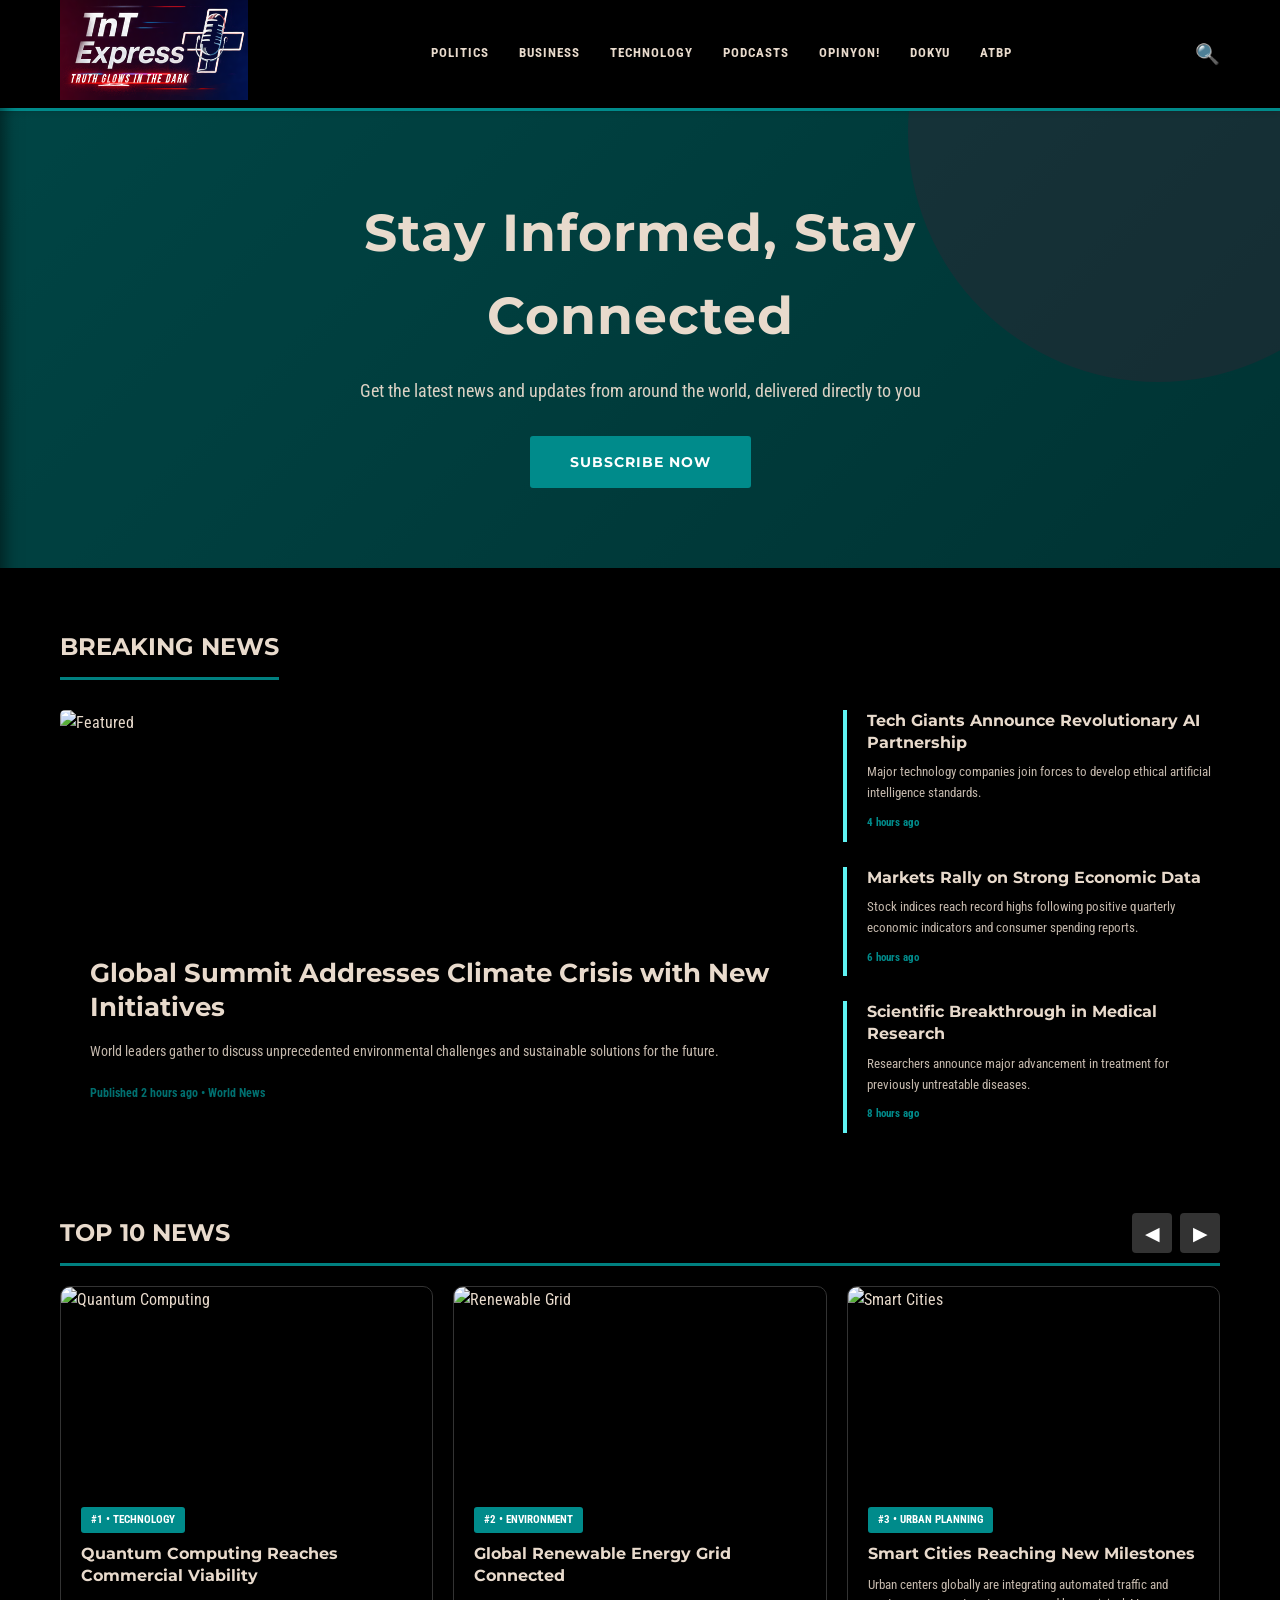
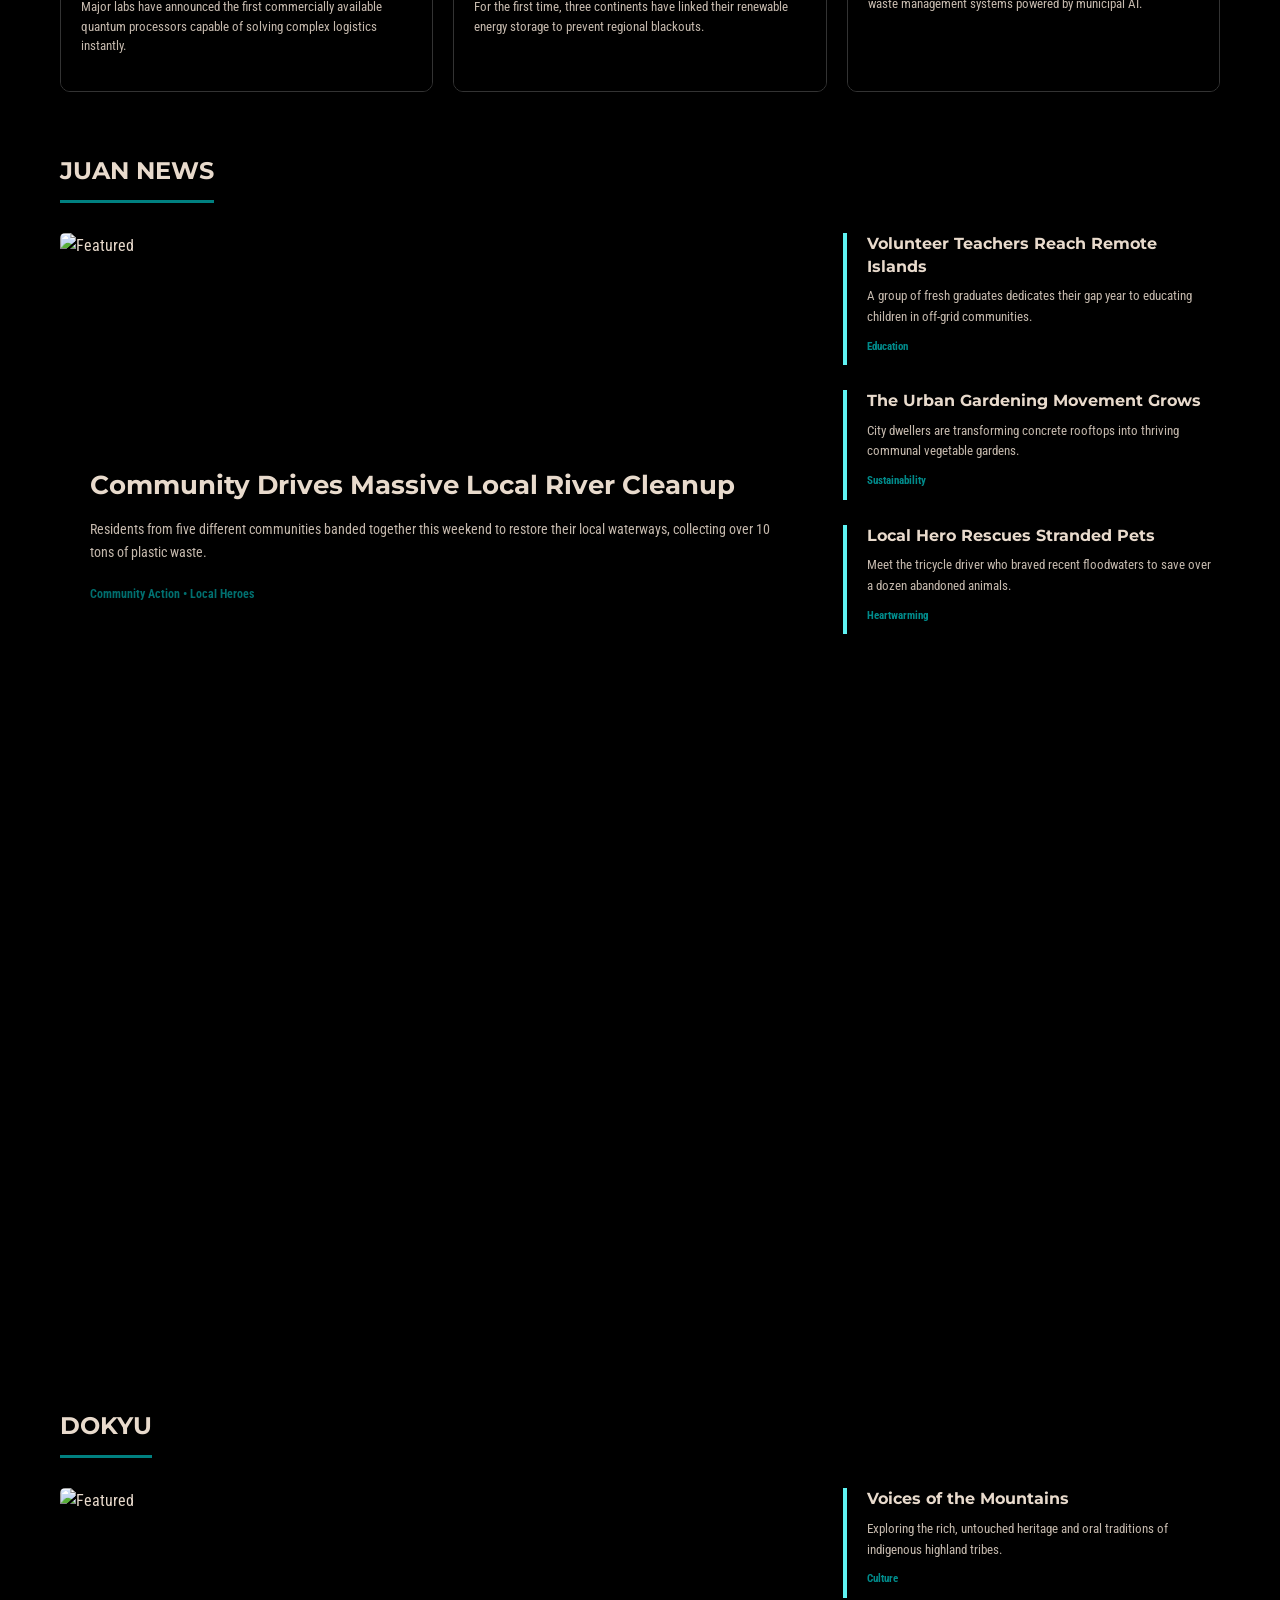
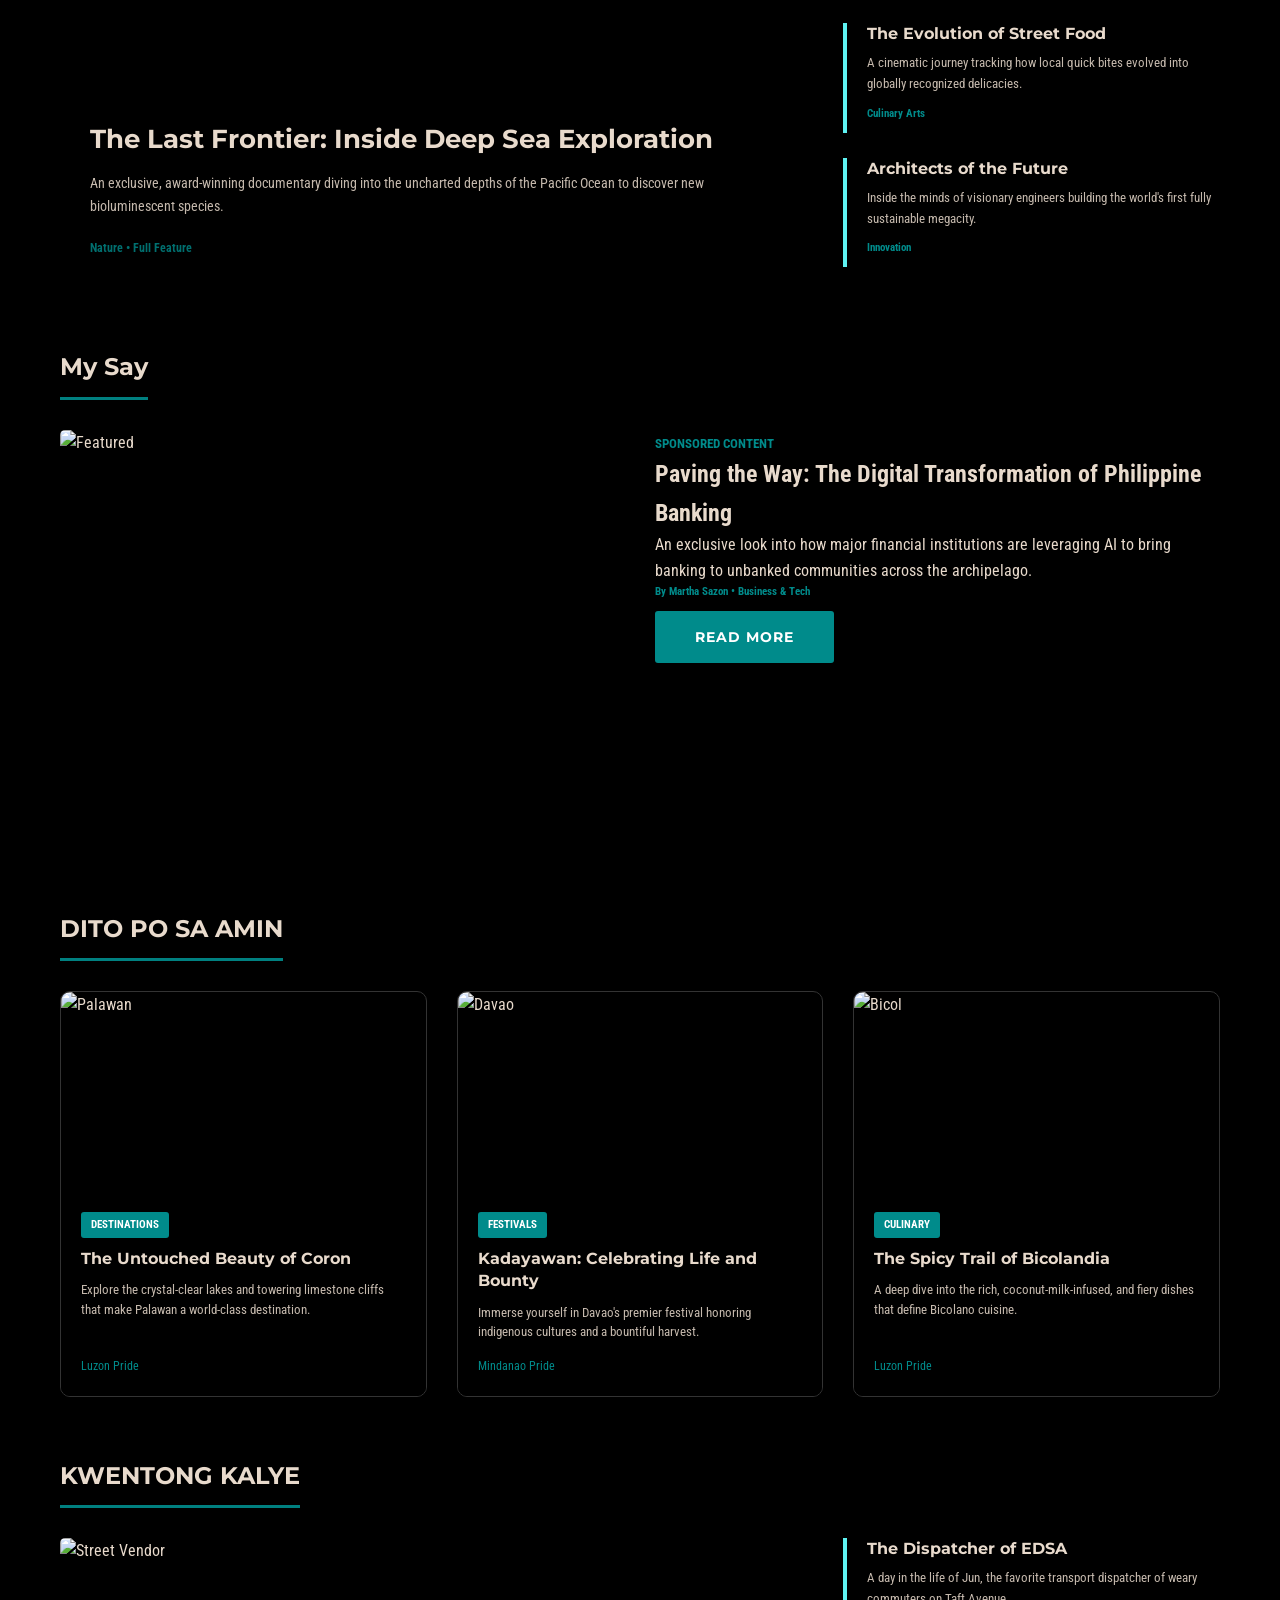
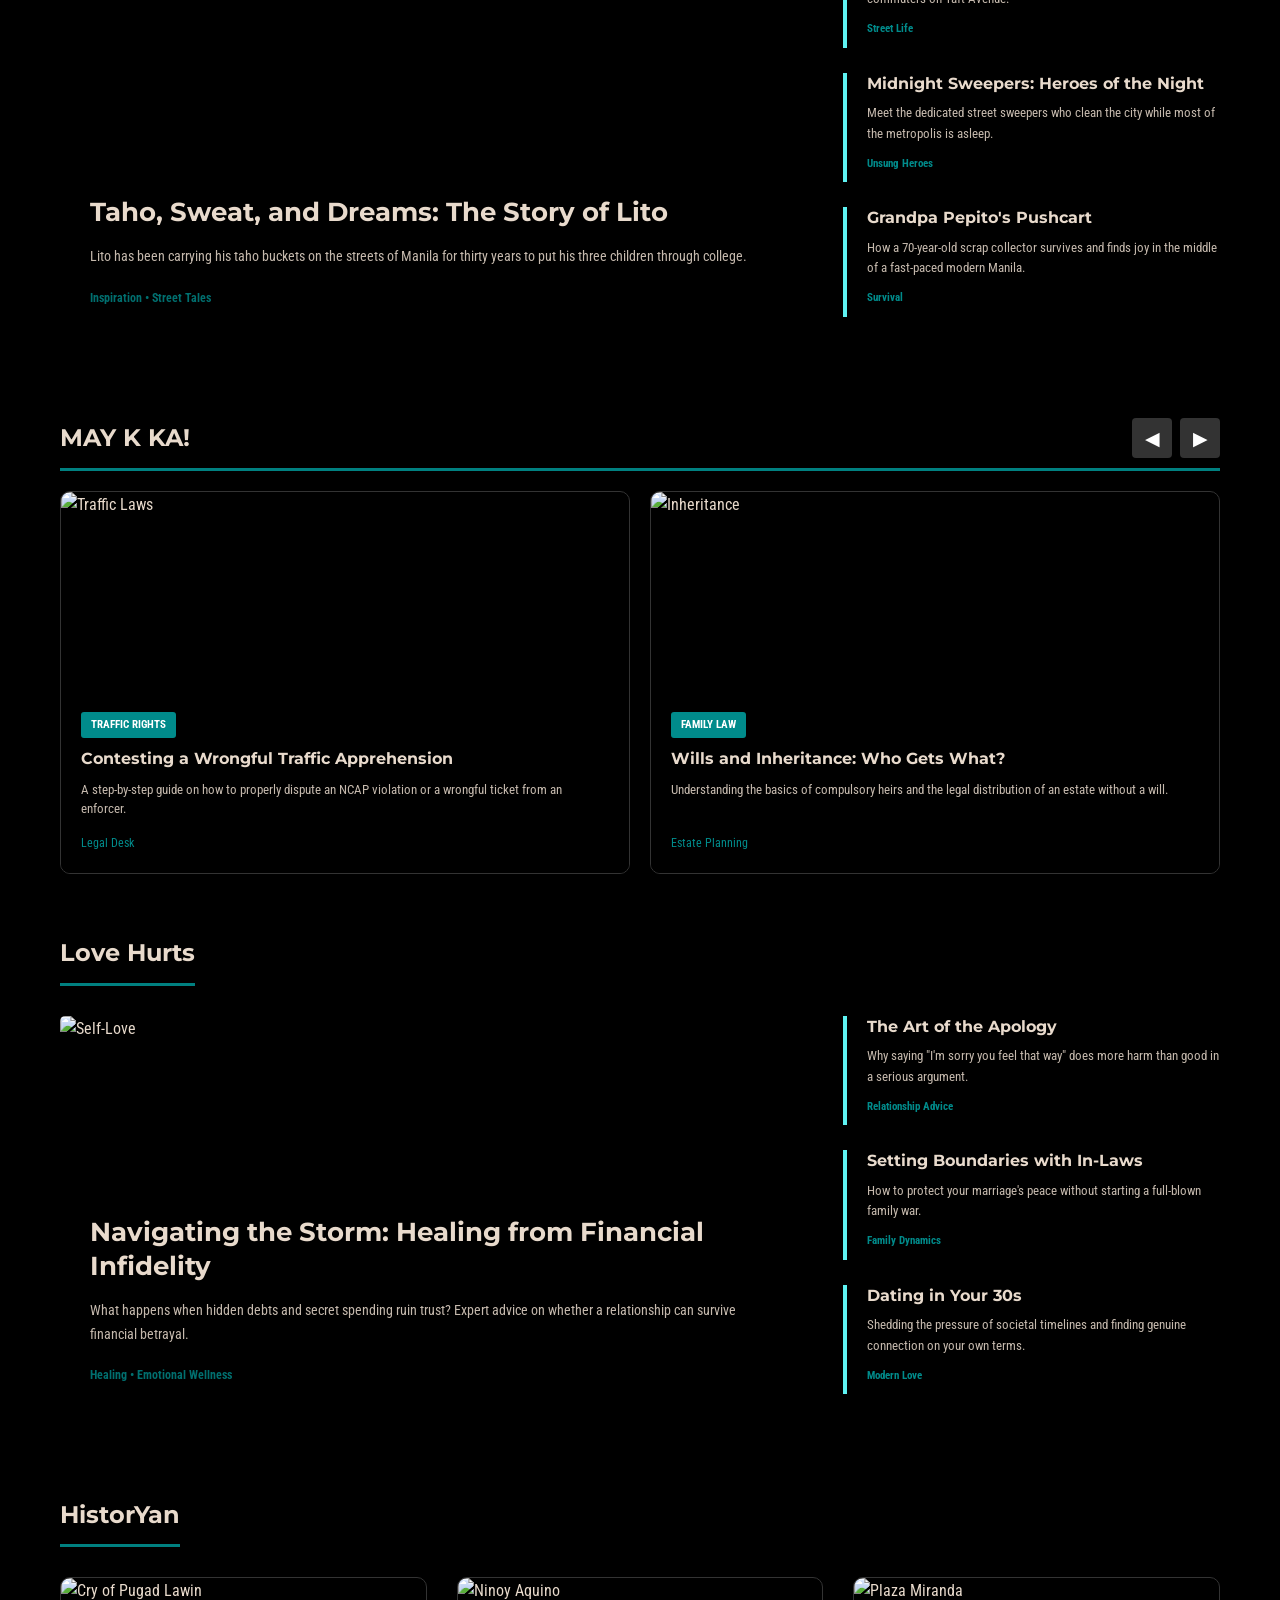
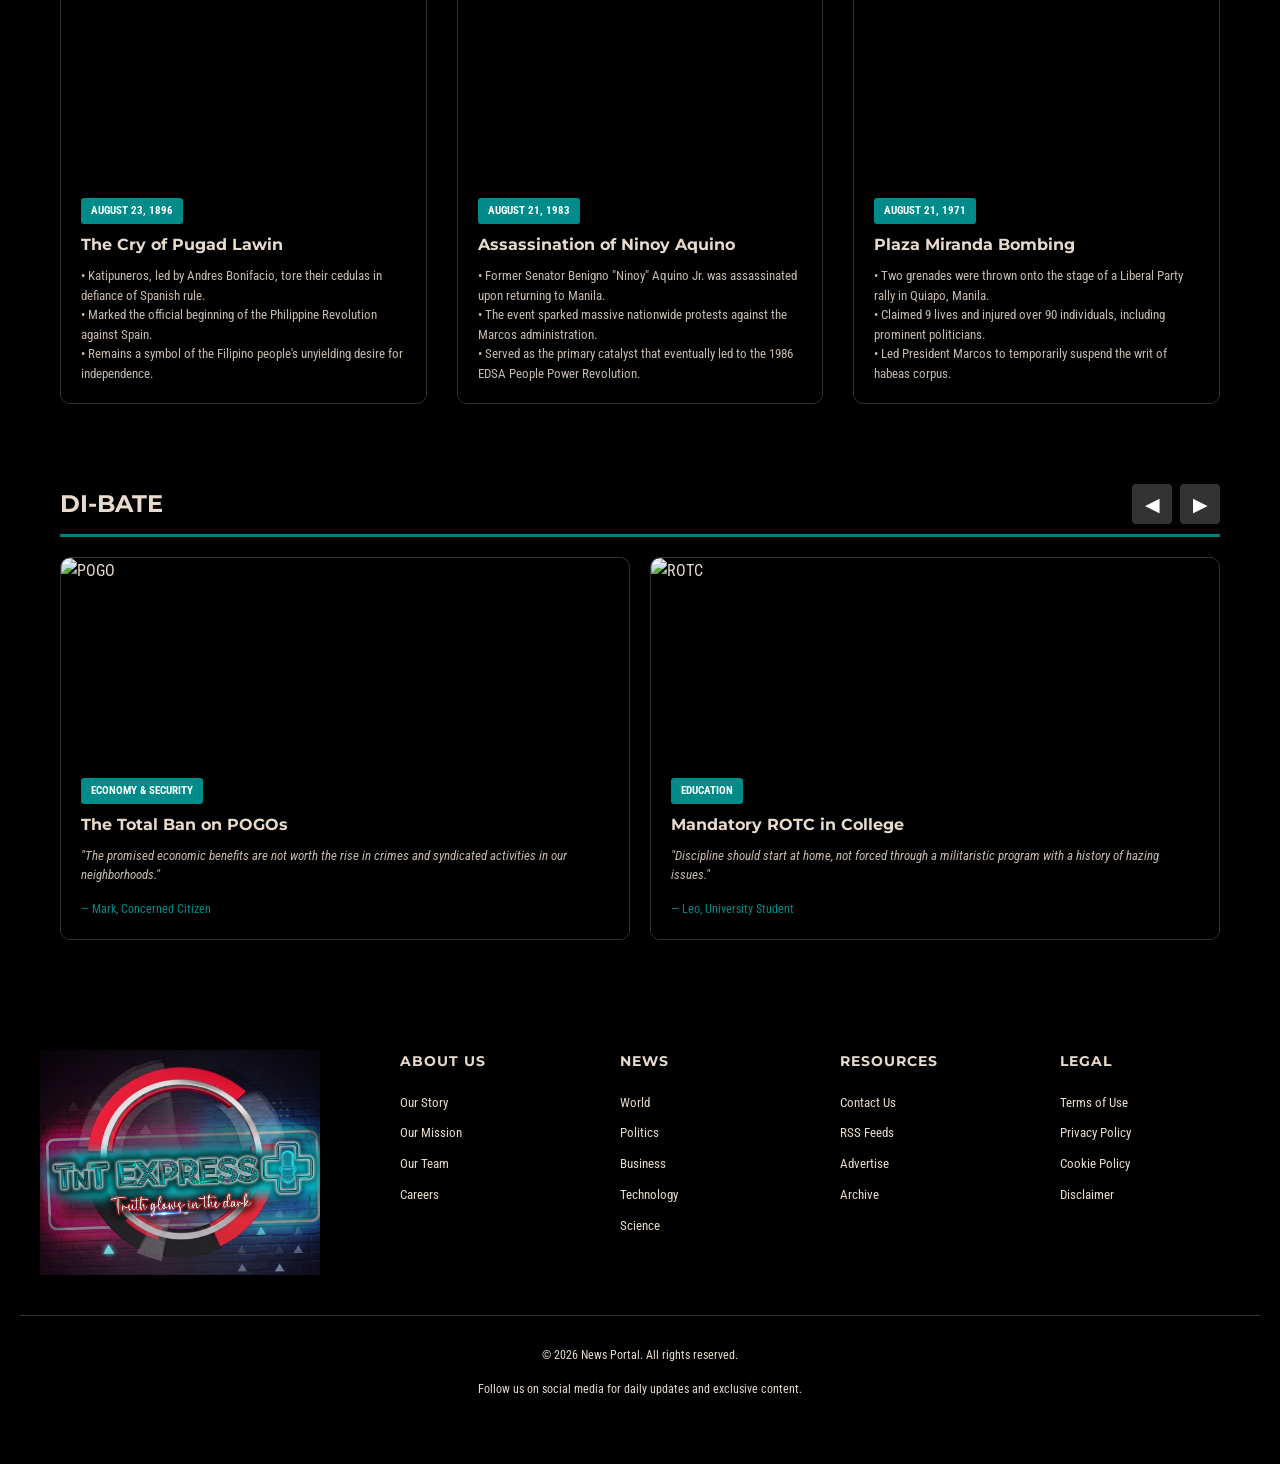
==== commit 0c55ca03: "Add files via upload" ====
--- a/index.html
+++ b/index.html
@@ -15,11 +15,11 @@
             <div class="logo"><a href="index.html"><img src="images/tnt 2 Hi Res.png" alt="TNT+ Logo"></a></div>
             
             <nav>
-                <a href="politics.html">Opinyon!</a>
+                <a href="politics.html">Politics</a>
                 <a href="business.html">Business</a>
-                <a href="technology.html">Sports</a>
+                <a href="technology.html">Technology</a>
                 <a href="podcast.html">Podcasts</a>
-                <a href="opinion.html">Reels</a>
+                <a href="opinion.html">Opinyon!</a>
                 <a href="opinion.html">Dokyu</a>
                 <a href="opinion.html">Atbp</a>
             </nav>
@@ -33,9 +33,9 @@
             <div class="close-btn" onclick="toggleSidebar(false)">&times;</div>
         </div>
         <nav class="sidebar-nav">
-            <a href="politics.html" onclick="toggleSidebar(false)">Opinyon!</a>
+            <a href="politics.html" onclick="toggleSidebar(false)">Politics</a>
             <a href="business.html" onclick="toggleSidebar(false)">Business</a>
-            <a href="technology.html" onclick="toggleSidebar(false)">Sports</a>
+            <a href="technology.html" onclick="toggleSidebar(false)">Technology</a>
             <a href="podcast.html" onclick="toggleSidebar(false)">Podcasts</a>
             <a href="opinion.html" onclick="toggleSidebar(false)">Reels</a>
             <a href="opinion.html" onclick="toggleSidebar(false)">Dokyu</a>
--- a/styles.css
+++ b/styles.css
@@ -21,7 +21,7 @@
         header {
             background-color: #000000;
             border-bottom: 3px solid #008B8B;
-            padding: 15px 0;
+            padding: 0;
             position: sticky;
             top: 0;
             z-index: 100;
@@ -45,7 +45,7 @@
         }
 
         .logo img {
-            height: 60px;
+            height: 100px;
             width: auto;
             object-fit: contain;
         }
@@ -594,4 +594,3279 @@
             #top10-track .article-card {
                 flex: 0 0 calc(50% - 10px) !important;
             }
+        }
+
+    /* ==========================================
+           Politics CSS Stylesheet
+           ========================================== */
+        * {
+            margin: 0;
+            padding: 0;
+            box-sizing: border-box;
+        }
+
+        body {
+            background-color: #000;
+            font-family: 'Roboto Condensed', sans-serif;
+            color: #E8DACC;
+            line-height: 1.6;
+            overflow-x: hidden;
+        }
+
+        /* ==========================================
+           HEADER & NAVIGATION
+           ========================================== */
+        header {
+            background-color: #000000;
+            border-bottom: 3px solid #008B8B;
+            padding: 0;
+            position: sticky;
+            top: 0;
+            z-index: 100;
+            box-shadow: 0 2px 5px rgba(0,0,0,0.1);
+        }
+
+        .header-container {
+            max-width: 1200px;
+            margin: 0 auto;
+            display: flex;
+            justify-content: space-between;
+            align-items: center;
+            padding: 0 20px;
+            position: relative;
+        }
+
+        .logo {
+            display: flex;
+            align-items: center;
+            height: auto;
+        }
+
+        .logo img {
+            height: 100px;
+            width: auto;
+            object-fit: contain;
+        }
+
+        nav {
+            display: flex;
+            gap: 30px;
+        }
+
+        nav a {
+            text-decoration: none;
+            color: #E8DACC;
+            font-weight: 700;
+            font-size: 13px;
+            letter-spacing: 1px;
+            text-transform: uppercase;
+            transition: color 0.3s;
+        }
+
+        nav a:hover {
+            color: #ff3131;
+        }
+
+        .search-icon {
+            font-size: 20px;
+            color: #E8DACC;
+            cursor: pointer;
+        }
+
+        /* ==========================================
+           HERO / PAGE HEADER
+           ========================================== */
+        .page-header {
+            background: linear-gradient(135deg, #008B8B 0%, #006666 100%), url('https://picsum.photos/1400/500?random=50');
+            background-size: cover;
+            background-position: center;
+            background-blend-mode: overlay;
+            color: #E8DACC;
+            padding: 80px 20px;
+            text-align: center;
+            position: relative;
+            overflow: hidden;
+        }
+
+        .page-header::after {
+            content: '';
+            position: absolute;
+            top: 0;
+            left: 0;
+            right: 0;
+            bottom: 0;
+            background-color: rgba(0, 0, 0, 0.5);
+            z-index: 1;
+        }
+
+        .page-header h1 {
+            font-family: 'Montserrat', sans-serif;
+            font-size: 52px;
+            font-weight: 700;
+            margin-bottom: 20px;
+            letter-spacing: 1px;
+            position: relative;
+            z-index: 2;
+        }
+
+        /* ==========================================
+           FEATURED / GRID LAYOUTS
+           ========================================== */
+        .featured-section {
+            max-width: 1200px;
+            margin: 60px auto;
+            padding: 0 20px;
+        }
+
+        .section-title {
+            font-family: 'Montserrat', sans-serif;
+            font-size: 24px;
+            font-weight: 700;
+            color: #E8DACC;
+            margin-bottom: 30px;
+            padding-bottom: 10px;
+            border-bottom: 3px solid #5ef2f2;
+            display: inline-block;
+        }
+
+        .featured-grid {
+            display: grid;
+            grid-template-columns: 2fr 1fr;
+            gap: 30px;
+            margin-bottom: 50px;
+        }
+
+        .featured-main {
+            position: relative;
+            overflow: hidden;
+            border-radius: 5px;
+        }
+
+        .featured-main img {
+            width: 100%;
+            height: 400px;
+            object-fit: cover;
+            display: block;
+        }
+
+        .featured-main-content {
+            position: absolute;
+            bottom: 0;
+            left: 0;
+            right: 0;
+            background: linear-gradient(to top, rgba(0,0,0,0.9), transparent);
+            padding: 40px 30px 30px;
+            color: #E8DACC;
+        }
+
+        .featured-main-content h2 {
+            font-family: 'Montserrat', sans-serif;
+            font-size: 28px;
+            font-weight: 700;
+            margin-bottom: 15px;
+            line-height: 1.3;
+        }
+
+        .featured-main-content p {
+            font-size: 14px;
+            margin-bottom: 15px;
+            opacity: 0.9;
+        }
+
+        .featured-meta {
+            font-size: 12px;
+            opacity: 0.8;
+        }
+
+        .featured-side {
+            display: flex;
+            flex-direction: column;
+            gap: 25px;
+        }
+
+        .featured-card {
+            border-left: 4px solid #5ef2f2;
+            padding-left: 20px;
+        }
+
+        .featured-card h3 {
+            font-family: 'Montserrat', sans-serif;
+            font-size: 16px;
+            font-weight: 700;
+            margin-bottom: 8px;
+            color: #E8DACC;
+            line-height: 1.4;
+        }
+
+        .featured-card p {
+            font-size: 13px;
+            color: #E8DACC;
+            margin-bottom: 10px;
+        }
+
+        .featured-card-meta {
+            font-size: 11px;
+            color: #008B8B;
+            font-weight: 700;
+            margin-bottom: 10px;
+        }
+
+        /* ==========================================
+           STANDARD ARTICLES GRID & CAROUSEL
+           ========================================== */
+        .articles-section {
+            max-width: 1200px;
+            margin: 60px auto;
+            padding: 0 20px;
+        }
+
+        .articles-grid {
+            display: grid;
+            grid-template-columns: repeat(3, 1fr);
+            gap: 30px;
+        }
+
+        .article-card {
+            background-color: #000;
+            border: 1px solid #333333;
+            border-radius: 10px;
+            overflow: hidden;
+            transition: transform 0.3s, box-shadow 0.3s;
+            cursor: pointer;
+            display: flex;
+            flex-direction: column;
+        }
+
+        .article-card:hover {
+            transform: translateY(-5px);
+            box-shadow: 0 10px 30px rgba(0,0,0,0.5);
+        }
+
+        .article-image {
+            width: 100%;
+            height: 200px;
+            background: linear-gradient(135deg, #008B8B, #006666);
+            display: flex;
+            align-items: center;
+            justify-content: center;
+            color: #E8DACC;
+            font-size: 12px;
+            font-family: 'Montserrat', sans-serif;
+        }
+
+        .article-content {
+            padding: 20px;
+            background-color: #000;
+            flex-grow: 1;
+            display: flex;
+            flex-direction: column;
+        }
+
+        .article-category {
+            display: inline-block;
+            background-color: #008B8B;
+            color: #fff;
+            padding: 4px 10px;
+            font-size: 11px;
+            font-weight: 700;
+            margin-bottom: 10px;
+            border-radius: 3px;
+            text-transform: uppercase;
+            align-self: flex-start;
+        }
+
+        .article-card h3 {
+            font-family: 'Montserrat', sans-serif;
+            font-size: 16px;
+            font-weight: 700;
+            margin-bottom: 10px;
+            line-height: 1.4;
+            color: #E8DACC;
+        }
+
+        .article-card p {
+            font-size: 13px;
+            color: #E8DACC;
+            margin-bottom: 15px;
+            line-height: 1.5;
+            flex-grow: 1;
+        }
+
+        .article-time {
+            font-size: 12px;
+            color: #008B8B;
+            margin-top: auto;
+        }
+
+        /* --- CAROUSEL NAVIGATION BUTTON STYLES --- */
+        .slider-header {
+            display: flex;
+            justify-content: space-between;
+            align-items: center;
+            border-bottom: 3px solid #5ef2f2;
+            margin-bottom: 30px;
+            padding-bottom: 10px;
+        }
+        
+        .slider-header .section-title {
+            border-bottom: none;
+            margin-bottom: 0;
+            padding-bottom: 0;
+        }
+
+        .slider-nav {
+            display: flex;
+            gap: 12px;
+        }
+
+        /* Dark gray rounded squares with solid filled triangles matching the image */
+        .slider-nav button {
+            background-color: #2a2a2a;
+            color: #ffffff;
+            border: none;
+            width: 44px;
+            height: 44px;
+            border-radius: 8px;
+            cursor: pointer;
+            display: flex;
+            align-items: center;
+            justify-content: center;
+            font-size: 14px; /* Perfectly sizes the filled triangle */
+            transition: background-color 0.2s ease, color 0.2s ease;
+        }
+
+        /* Turns Teal (#008B8B) on Hover and Active/Pressed state */
+        .slider-nav button:hover,
+        .slider-nav button:active {
+            background-color: #008B8B;
+            color: #ffffff;
+        }
+
+        .articles-slider {
+            display: flex;
+            gap: 30px;
+            overflow-x: auto;
+            scroll-behavior: smooth;
+            padding-bottom: 20px;
+            -ms-overflow-style: none;
+            scrollbar-width: none;
+        }
+
+        .articles-slider::-webkit-scrollbar {
+            display: none;
+        }
+
+        .articles-slider .article-card {
+            min-width: 350px;
+            flex: 0 0 350px;
+        }
+
+        /* ==========================================
+           NEWSLETTER SECTION
+           ========================================== */
+        .newsletter-section {
+            background: #000;
+            color: #E8DACC;
+            padding: 50px 20px;
+            text-align: center;
+            margin: 60px 0;
+            border-top: 1px solid #333333;
+            border-bottom: 1px solid #333333;
+        }
+
+        .newsletter-content {
+            max-width: 600px;
+            margin: 0 auto;
+        }
+
+        .newsletter-section h2 {
+            font-family: 'Montserrat', sans-serif;
+            font-size: 32px;
+            font-weight: 700;
+            margin-bottom: 15px;
+        }
+
+        .newsletter-section p {
+            font-size: 16px;
+            margin-bottom: 25px;
+            opacity: 0.95;
+        }
+
+        .newsletter-form {
+            display: flex;
+            gap: 10px;
+            max-width: 500px;
+            margin: 0 auto;
+        }
+
+        .newsletter-form input {
+            flex: 1;
+            padding: 15px;
+            border: none;
+            border-radius: 3px;
+            font-family: 'Roboto Condensed', sans-serif;
+            font-size: 14px;
+            background-color: #000;
+            border: 1px solid #333333;
+            color: #E8DACC;
+        }
+
+        .newsletter-form button {
+            padding: 15px 30px;
+            background-color: #ff3131;
+            color: #fff;
+            border: none;
+            border-radius: 3px;
+            font-family: 'Montserrat', sans-serif;
+            font-weight: 700;
+            font-size: 14px;
+            cursor: pointer;
+            text-transform: uppercase;
+            transition: background-color 0.3s;
+        }
+
+        /* ==========================================
+           FOOTER
+           ========================================== */
+        footer {
+            background-color: #000000;
+            color: #E8DACC;
+            padding: 50px 20px;
+            margin-top: 60px;
+        }
+
+        .footer-container {
+            max-width: 1200px;
+            margin: 0 auto;
+            display: grid;
+            grid-template-columns: 1fr 3fr;
+            gap: 80px;
+            margin-bottom: 40px;
+            align-items: flex-start;
+        }
+
+        .footer-logo {
+            display: flex;
+            align-items: center;
+        }
+
+        .footer-logo img {
+            height: 100%;
+            width: 100%;
+            object-fit: contain;
+            filter: drop-shadow(0 0 15px rgba(0,0,0,0.2));
+        }
+
+        .footer-links {
+            display: grid;
+            grid-template-columns: repeat(4, 1fr);
+            gap: 40px;
+        }
+
+        .footer-column h4 {
+            font-family: 'Montserrat', sans-serif;
+            font-size: 14px;
+            font-weight: 700;
+            color: #E8DACC;
+            margin-bottom: 20px;
+            text-transform: uppercase;
+            letter-spacing: 1px;
+        }
+
+        .footer-column a {
+            display: block;
+            color: #E8DACC;
+            text-decoration: none;
+            font-size: 13px;
+            margin-bottom: 10px;
+            transition: color 0.3s;
+        }
+
+        .footer-column a:hover {
+            color: #008B8B;
+        }
+
+        .footer-bottom {
+            border-top: 1px solid #333333;
+            padding-top: 30px;
+            text-align: center;
+            font-size: 12px;
+        }
+
+        .footer-bottom p {
+            margin-bottom: 15px;
+        }
+
+        /* ==========================================
+           MOBILE SIDEBAR & RESPONSIVE DESIGN
+           ========================================== */
+        .burger-menu {
+            display: none;
+            font-size: 1.8rem;
+            cursor: pointer;
+            color: #ffffff;
+            user-select: none;
+            padding: 5px;
+        }
+
+        .sidebar {
+            position: fixed;
+            top: 0;
+            left: 0;
+            width: 280px;
+            height: 100%;
+            background-color: #1a1a1a;
+            color: #ffffff;
+            z-index: 10000;
+            transform: translateX(-100%);
+            transition: transform 0.3s ease-in-out;
+            box-shadow: 4px 0 15px rgba(0,0,0,0.5);
+            display: flex;
+            flex-direction: column;
+            padding: 20px;
+            box-sizing: border-box;
+        }
+
+        .sidebar.open {
+            transform: translateX(0);
+        }
+
+        .sidebar-header {
+            display: flex;
+            justify-content: flex-end;
+            align-items: center;
+            margin-bottom: 25px;
+        }
+
+        .sidebar-header .close-btn {
+            font-size: 2.2rem;
+            cursor: pointer;
+            color: #ffffff;
+            line-height: 1;
+            user-select: none;
+        }
+
+        .sidebar-nav {
+            display: flex;
+            flex-direction: column;
+            gap: 10px;
+        }
+
+        .sidebar-nav a {
+            color: #ffffff;
+            text-decoration: none;
+            font-family: 'Roboto Condensed', sans-serif;
+            font-size: 1.3rem;
+            font-weight: 700;
+            text-transform: uppercase;
+            padding: 12px 15px;
+            border-radius: 4px;
+            transition: background 0.2s, color 0.2s;
+        }
+
+        .sidebar-nav a:hover {
+            background: #2a2a2a;
+            color: #008B8B;
+        }
+
+        .sidebar-overlay {
+            position: fixed;
+            top: 0;
+            left: 0;
+            width: 100%;
+            height: 100%;
+            background: rgba(0, 0, 0, 0.6);
+            z-index: 9999;
+            display: none;
+            opacity: 0;
+            transition: opacity 0.3s ease-in-out;
+        }
+
+        .sidebar-overlay.open {
+            display: block;
+            opacity: 1;
+        }
+
+        /* Custom Hover Classes */
+        .interactive-hover-block:hover {
+            transform: translateY(-5px);
+            box-shadow: 0 12px 30px rgba(94, 242, 242, 0.2);
+        }
+        .interactive-hover-side:hover {
+            border-left-color: #008B8B !important;
+            transform: translateX(6px); 
+        }
+
+        /* ==========================================
+           RESPONSIVE MEDIA QUERIES
+           ========================================== */
+        @media (max-width: 1024px) {
+            .articles-grid {
+                grid-template-columns: repeat(2, 1fr);
+            }
+        }
+
+        @media (max-width: 768px) {
+            .burger-menu {
+                display: block; 
+            }
+
+            header nav {
+                display: none !important; 
+            }
+
+            .header-container .logo {
+                position: absolute;
+                left: 50%;
+                top: 50%;
+                transform: translate(-50%, -50%);
+                margin: 0;
+                display: flex;
+                align-items: center;
+            }
+
+            .header-container .logo img {
+                height: 38px; 
+                width: auto;
+            }
+
+            .featured-grid {
+                grid-template-columns: 1fr;
+            }
+
+            .articles-grid {
+                grid-template-columns: repeat(2, 1fr);
+            }
+            
+            .articles-slider .article-card {
+                min-width: 280px;
+                flex: 0 0 280px;
+            }
+
+            .page-header h1 {
+                font-size: 36px;
+            }
+
+            .footer-container {
+                grid-template-columns: 1fr;
+                gap: 40px;
+            }
+
+            .footer-links {
+                grid-template-columns: repeat(2, 1fr);
+            }
+
+            .newsletter-form {
+                flex-direction: column;
+            }
+        }
+
+        @media (max-width: 480px) {
+            .articles-grid {
+                grid-template-columns: 1fr;
+            }
+
+            .page-header h1 {
+                font-size: 28px;
+            }
+        }
+
+ /* ==========================================
+           business html 
+           ========================================== */
+        * {
+            margin: 0;
+            padding: 0;
+            box-sizing: border-box;
+        }
+
+        body {
+            background-color: #000;
+            font-family: 'Roboto Condensed', sans-serif;
+            color: #E8DACC;
+            line-height: 1.6;
+            overflow-x: hidden;
+        }
+
+        /* ==========================================
+           HEADER & NAVIGATION
+           ========================================== */
+        header {
+            background-color: #000000;
+            border-bottom: 3px solid #008B8B;
+            padding: 0;
+            position: sticky;
+            top: 0;
+            z-index: 100;
+            box-shadow: 0 2px 5px rgba(0,0,0,0.1);
+        }
+
+        .header-container {
+            max-width: 1200px;
+            margin: 0 auto;
+            display: flex;
+            justify-content: space-between;
+            align-items: center;
+            padding: 0 20px;
+            position: relative;
+        }
+
+        .logo {
+            display: flex;
+            align-items: center;
+            height: auto;
+        }
+
+        .logo img {
+            height: 100px;
+            width: auto;
+            object-fit: contain;
+        }
+
+        nav {
+            display: flex;
+            gap: 30px;
+        }
+
+        nav a {
+            text-decoration: none;
+            color: #E8DACC;
+            font-weight: 700;
+            font-size: 13px;
+            letter-spacing: 1px;
+            text-transform: uppercase;
+            transition: color 0.3s;
+        }
+
+        nav a:hover {
+            color: #ff3131;
+        }
+
+        .search-icon {
+            font-size: 20px;
+            color: #E8DACC;
+            cursor: pointer;
+        }
+
+        /* ==========================================
+           HERO / PAGE HEADER
+           ========================================== */
+        .page-header {
+            background: linear-gradient(135deg, #008B8B 0%, #006666 100%), url('https://picsum.photos/1400/500?random=10');
+            background-size: cover;
+            background-position: center;
+            background-blend-mode: overlay;
+            color: #E8DACC;
+            padding: 80px 20px;
+            text-align: center;
+            position: relative;
+            overflow: hidden;
+        }
+
+        .page-header::after {
+            content: '';
+            position: absolute;
+            top: 0;
+            left: 0;
+            right: 0;
+            bottom: 0;
+            background-color: rgba(0, 0, 0, 0.5);
+            z-index: 1;
+        }
+
+        .page-header h1 {
+            font-family: 'Montserrat', sans-serif;
+            font-size: 52px;
+            font-weight: 700;
+            margin-bottom: 20px;
+            letter-spacing: 1px;
+            position: relative;
+            z-index: 2;
+        }
+
+        /* ==========================================
+           FEATURED / GRID LAYOUTS
+           ========================================== */
+        .featured-section {
+            max-width: 1200px;
+            margin: 60px auto;
+            padding: 0 20px;
+        }
+
+        .section-title {
+            font-family: 'Montserrat', sans-serif;
+            font-size: 24px;
+            font-weight: 700;
+            color: #E8DACC;
+            margin-bottom: 30px;
+            padding-bottom: 10px;
+            border-bottom: 3px solid #5ef2f2;
+            display: inline-block;
+        }
+
+        .featured-grid {
+            display: grid;
+            grid-template-columns: 2fr 1fr;
+            gap: 30px;
+            margin-bottom: 50px;
+        }
+
+        .featured-main {
+            position: relative;
+            overflow: hidden;
+            border-radius: 5px;
+        }
+
+        .featured-main img {
+            width: 100%;
+            height: 400px;
+            object-fit: cover;
+            display: block;
+        }
+
+        .featured-main-content {
+            position: absolute;
+            bottom: 0;
+            left: 0;
+            right: 0;
+            background: linear-gradient(to top, rgba(0,0,0,0.9), transparent);
+            padding: 40px 30px 30px;
+            color: #E8DACC;
+        }
+
+        .featured-main-content h2 {
+            font-family: 'Montserrat', sans-serif;
+            font-size: 28px;
+            font-weight: 700;
+            margin-bottom: 15px;
+            line-height: 1.3;
+        }
+
+        .featured-main-content p {
+            font-size: 14px;
+            margin-bottom: 15px;
+            opacity: 0.9;
+        }
+
+        .featured-meta {
+            font-size: 12px;
+            opacity: 0.8;
+        }
+
+        .featured-side {
+            display: flex;
+            flex-direction: column;
+            gap: 25px;
+        }
+
+        .featured-card {
+            border-left: 4px solid #5ef2f2;
+            padding-left: 20px;
+        }
+
+        .featured-card h3 {
+            font-family: 'Montserrat', sans-serif;
+            font-size: 16px;
+            font-weight: 700;
+            margin-bottom: 8px;
+            color: #E8DACC;
+            line-height: 1.4;
+        }
+
+        .featured-card p {
+            font-size: 13px;
+            color: #E8DACC;
+            margin-bottom: 10px;
+            opacity: 0.85;
+        }
+
+        .featured-card-meta {
+            font-size: 11px;
+            color: #008B8B;
+            font-weight: 700;
+            margin-bottom: 10px;
+        }
+
+        /* ==========================================
+           STANDARD ARTICLES GRID & CAROUSEL
+           ========================================== */
+        .articles-section {
+            max-width: 1200px;
+            margin: 60px auto;
+            padding: 0 20px;
+        }
+
+        .articles-grid {
+            display: grid;
+            grid-template-columns: repeat(3, 1fr);
+            gap: 30px;
+        }
+
+        .article-card {
+            background-color: #000;
+            border: 1px solid #333333;
+            border-radius: 10px;
+            overflow: hidden;
+            transition: transform 0.3s, box-shadow 0.3s;
+            cursor: pointer;
+            display: flex;
+            flex-direction: column;
+        }
+
+        .article-card:hover {
+            transform: translateY(-5px);
+            box-shadow: 0 10px 30px rgba(0,0,0,0.5);
+        }
+
+        .article-image {
+            width: 100%;
+            height: 200px;
+            background: linear-gradient(135deg, #008B8B, #006666);
+            display: flex;
+            align-items: center;
+            justify-content: center;
+            color: #E8DACC;
+            font-size: 12px;
+            font-family: 'Montserrat', sans-serif;
+        }
+
+        .article-content {
+            padding: 20px;
+            background-color: #000;
+            flex-grow: 1;
+            display: flex;
+            flex-direction: column;
+        }
+
+        .article-category {
+            display: inline-block;
+            background-color: #008B8B;
+            color: #fff;
+            padding: 4px 10px;
+            font-size: 11px;
+            font-weight: 700;
+            margin-bottom: 10px;
+            border-radius: 3px;
+            text-transform: uppercase;
+            align-self: flex-start;
+        }
+
+        .article-card h3 {
+            font-family: 'Montserrat', sans-serif;
+            font-size: 16px;
+            font-weight: 700;
+            margin-bottom: 10px;
+            line-height: 1.4;
+            color: #E8DACC;
+        }
+
+        .article-card p {
+            font-size: 13px;
+            color: #E8DACC;
+            margin-bottom: 15px;
+            line-height: 1.5;
+            flex-grow: 1;
+            opacity: 0.85;
+        }
+
+        .article-time {
+            font-size: 12px;
+            color: #008B8B;
+            margin-top: auto;
+        }
+
+        /* --- CAROUSEL NAVIGATION BUTTON STYLES --- */
+        .slider-header {
+            display: flex;
+            justify-content: space-between;
+            align-items: center;
+            border-bottom: 3px solid #5ef2f2;
+            margin-bottom: 30px;
+            padding-bottom: 10px;
+        }
+        
+        .slider-header .section-title {
+            border-bottom: none;
+            margin-bottom: 0;
+            padding-bottom: 0;
+        }
+
+        .slider-nav {
+            display: flex;
+            gap: 12px;
+        }
+
+        /* Dark gray rounded squares with solid filled triangles matching the updated design */
+        .slider-nav button {
+            background-color: #2a2a2a;
+            color: #ffffff;
+            border: none;
+            width: 44px;
+            height: 44px;
+            border-radius: 8px;
+            cursor: pointer;
+            display: flex;
+            align-items: center;
+            justify-content: center;
+            font-size: 14px;
+            transition: background-color 0.2s ease, color 0.2s ease;
+        }
+
+        /* Turns Teal (#008B8B) on Hover and Active/Pressed state */
+        .slider-nav button:hover,
+        .slider-nav button:active {
+            background-color: #008B8B;
+            color: #ffffff;
+        }
+
+        .articles-slider {
+            display: flex;
+            gap: 30px;
+            overflow-x: auto;
+            scroll-behavior: smooth;
+            padding-bottom: 20px;
+            -ms-overflow-style: none;
+            scrollbar-width: none;
+        }
+
+        .articles-slider::-webkit-scrollbar {
+            display: none;
+        }
+
+        .articles-slider .article-card {
+            min-width: 350px;
+            flex: 0 0 350px;
+        }
+
+        /* ==========================================
+           NEWSLETTER SECTION
+           ========================================== */
+        .newsletter-section {
+            background: #000;
+            color: #E8DACC;
+            padding: 50px 20px;
+            text-align: center;
+            margin: 60px 0;
+            border-top: 1px solid #333333;
+            border-bottom: 1px solid #333333;
+        }
+
+        .newsletter-content {
+            max-width: 600px;
+            margin: 0 auto;
+        }
+
+        .newsletter-section h2 {
+            font-family: 'Montserrat', sans-serif;
+            font-size: 32px;
+            font-weight: 700;
+            margin-bottom: 15px;
+        }
+
+        .newsletter-section p {
+            font-size: 16px;
+            margin-bottom: 25px;
+            opacity: 0.95;
+        }
+
+        .newsletter-form {
+            display: flex;
+            gap: 10px;
+            max-width: 500px;
+            margin: 0 auto;
+        }
+
+        .newsletter-form input {
+            flex: 1;
+            padding: 15px;
+            border: none;
+            border-radius: 3px;
+            font-family: 'Roboto Condensed', sans-serif;
+            font-size: 14px;
+            background-color: #000;
+            border: 1px solid #333333;
+            color: #E8DACC;
+        }
+
+        .newsletter-form button {
+            padding: 15px 30px;
+            background-color: #ff3131;
+            color: #fff;
+            border: none;
+            border-radius: 3px;
+            font-family: 'Montserrat', sans-serif;
+            font-weight: 700;
+            font-size: 14px;
+            cursor: pointer;
+            text-transform: uppercase;
+            transition: background-color 0.3s;
+        }
+
+        /* ==========================================
+           FOOTER
+           ========================================== */
+        footer {
+            background-color: #000000;
+            color: #E8DACC;
+            padding: 50px 20px;
+            margin-top: 60px;
+        }
+
+        .footer-container {
+            max-width: 1200px;
+            margin: 0 auto;
+            display: grid;
+            grid-template-columns: 1fr 3fr;
+            gap: 80px;
+            margin-bottom: 40px;
+            align-items: flex-start;
+        }
+
+        .footer-logo {
+            display: flex;
+            align-items: center;
+        }
+
+        .footer-logo img {
+            height: 100%;
+            width: 100%;
+            object-fit: contain;
+            filter: drop-shadow(0 0 15px rgba(0,0,0,0.2));
+        }
+
+        .footer-links {
+            display: grid;
+            grid-template-columns: repeat(4, 1fr);
+            gap: 40px;
+        }
+
+        .footer-column h4 {
+            font-family: 'Montserrat', sans-serif;
+            font-size: 14px;
+            font-weight: 700;
+            color: #E8DACC;
+            margin-bottom: 20px;
+            text-transform: uppercase;
+            letter-spacing: 1px;
+        }
+
+        .footer-column a {
+            display: block;
+            color: #E8DACC;
+            text-decoration: none;
+            font-size: 13px;
+            margin-bottom: 10px;
+            transition: color 0.3s;
+        }
+
+        .footer-column a:hover {
+            color: #008B8B;
+        }
+
+        .footer-bottom {
+            border-top: 1px solid #333333;
+            padding-top: 30px;
+            text-align: center;
+            font-size: 12px;
+        }
+
+        .footer-bottom p {
+            margin-bottom: 15px;
+        }
+
+        /* ==========================================
+           MOBILE SIDEBAR & RESPONSIVE DESIGN
+           ========================================== */
+        .burger-menu {
+            display: none;
+            font-size: 1.8rem;
+            cursor: pointer;
+            color: #ffffff;
+            user-select: none;
+            padding: 5px;
+        }
+
+        .sidebar {
+            position: fixed;
+            top: 0;
+            left: 0;
+            width: 280px;
+            height: 100%;
+            background-color: #1a1a1a;
+            color: #ffffff;
+            z-index: 10000;
+            transform: translateX(-100%);
+            transition: transform 0.3s ease-in-out;
+            box-shadow: 4px 0 15px rgba(0,0,0,0.5);
+            display: flex;
+            flex-direction: column;
+            padding: 20px;
+            box-sizing: border-box;
+        }
+
+        .sidebar.open {
+            transform: translateX(0);
+        }
+
+        .sidebar-header {
+            display: flex;
+            justify-content: flex-end;
+            align-items: center;
+            margin-bottom: 25px;
+        }
+
+        .sidebar-header .close-btn {
+            font-size: 2.2rem;
+            cursor: pointer;
+            color: #ffffff;
+            line-height: 1;
+            user-select: none;
+        }
+
+        .sidebar-nav {
+            display: flex;
+            flex-direction: column;
+            gap: 10px;
+        }
+
+        .sidebar-nav a {
+            color: #ffffff;
+            text-decoration: none;
+            font-family: 'Roboto Condensed', sans-serif;
+            font-size: 1.3rem;
+            font-weight: 700;
+            text-transform: uppercase;
+            padding: 12px 15px;
+            border-radius: 4px;
+            transition: background 0.2s, color 0.2s;
+        }
+
+        .sidebar-nav a:hover {
+            background: #2a2a2a;
+            color: #008B8B;
+        }
+
+        .sidebar-overlay {
+            position: fixed;
+            top: 0;
+            left: 0;
+            width: 100%;
+            height: 100%;
+            background: rgba(0, 0, 0, 0.6);
+            z-index: 9999;
+            display: none;
+            opacity: 0;
+            transition: opacity 0.3s ease-in-out;
+        }
+
+        .sidebar-overlay.open {
+            display: block;
+            opacity: 1;
+        }
+
+        /* Custom Hover Classes */
+        .interactive-hover-block:hover {
+            transform: translateY(-5px);
+            box-shadow: 0 12px 30px rgba(94, 242, 242, 0.2);
+        }
+        .interactive-hover-side:hover {
+            border-left-color: #008B8B !important;
+            transform: translateX(6px); 
+        }
+
+        /* ==========================================
+           RESPONSIVE MEDIA QUERIES
+           ========================================== */
+        @media (max-width: 1024px) {
+            .articles-grid {
+                grid-template-columns: repeat(2, 1fr);
+            }
+        }
+
+        @media (max-width: 768px) {
+            .burger-menu {
+                display: block; 
+            }
+
+            header nav {
+                display: none !important; 
+            }
+
+            .header-container .logo {
+                position: absolute;
+                left: 50%;
+                top: 50%;
+                transform: translate(-50%, -50%);
+                margin: 0;
+                display: flex;
+                align-items: center;
+            }
+
+            .header-container .logo img {
+                height: 38px; 
+                width: auto;
+            }
+
+            .featured-grid {
+                grid-template-columns: 1fr;
+            }
+
+            .articles-grid {
+                grid-template-columns: repeat(2, 1fr);
+            }
+            
+            .articles-slider .article-card {
+                min-width: 280px;
+                flex: 0 0 280px;
+            }
+
+            .page-header h1 {
+                font-size: 36px;
+            }
+
+            .footer-container {
+                grid-template-columns: 1fr;
+                gap: 40px;
+            }
+
+            .footer-links {
+                grid-template-columns: repeat(2, 1fr);
+            }
+
+            .newsletter-form {
+                flex-direction: column;
+            }
+        }
+
+        @media (max-width: 480px) {
+            .articles-grid {
+                grid-template-columns: 1fr;
+            }
+
+            .page-header h1 {
+                font-size: 28px;
+            }
+        }
+
+
+/* ==========================================
+           TECHNOLOGY
+           ========================================== */
+        * {
+            margin: 0;
+            padding: 0;
+            box-sizing: border-box;
+        }
+
+        body {
+            background-color: #000;
+            font-family: 'Roboto Condensed', sans-serif;
+            color: #E8DACC;
+            line-height: 1.6;
+            overflow-x: hidden;
+        }
+
+        /* ==========================================
+           HEADER & NAVIGATION
+           ========================================== */
+        header {
+            background-color: #000000;
+            border-bottom: 3px solid #008B8B;
+            padding: 0;
+            position: sticky;
+            top: 0;
+            z-index: 100;
+            box-shadow: 0 2px 5px rgba(0,0,0,0.1);
+        }
+
+        .header-container {
+            max-width: 1200px;
+            margin: 0 auto;
+            display: flex;
+            justify-content: space-between;
+            align-items: center;
+            padding: 0 20px;
+            position: relative;
+        }
+
+        .logo {
+            display: flex;
+            align-items: center;
+            height: auto;
+        }
+
+        .logo img {
+            height: 100px;
+            width: auto;
+            object-fit: contain;
+        }
+
+        nav {
+            display: flex;
+            gap: 30px;
+        }
+
+        nav a {
+            text-decoration: none;
+            color: #E8DACC;
+            font-weight: 700;
+            font-size: 13px;
+            letter-spacing: 1px;
+            text-transform: uppercase;
+            transition: color 0.3s;
+        }
+
+        nav a:hover {
+            color: #ff3131;
+        }
+
+        .search-icon {
+            font-size: 20px;
+            color: #E8DACC;
+            cursor: pointer;
+        }
+
+        /* ==========================================
+           HERO / PAGE HEADER
+           ========================================== */
+        .page-header {
+            background: linear-gradient(135deg, #008B8B 0%, #006666 100%), url('https://picsum.photos/1400/500?random=150');
+            background-size: cover;
+            background-position: center;
+            background-blend-mode: overlay;
+            color: #E8DACC;
+            padding: 80px 20px;
+            text-align: center;
+            position: relative;
+            overflow: hidden;
+        }
+
+        .page-header::after {
+            content: '';
+            position: absolute;
+            top: 0;
+            left: 0;
+            right: 0;
+            bottom: 0;
+            background-color: rgba(0, 0, 0, 0.5);
+            z-index: 1;
+        }
+
+        .page-header h1 {
+            font-family: 'Montserrat', sans-serif;
+            font-size: 52px;
+            font-weight: 700;
+            margin-bottom: 20px;
+            letter-spacing: 1px;
+            position: relative;
+            z-index: 2;
+        }
+
+        /* ==========================================
+           FEATURED / GRID LAYOUTS
+           ========================================== */
+        .featured-section {
+            max-width: 1200px;
+            margin: 60px auto;
+            padding: 0 20px;
+        }
+
+        .section-title {
+            font-family: 'Montserrat', sans-serif;
+            font-size: 24px;
+            font-weight: 700;
+            color: #E8DACC;
+            margin-bottom: 30px;
+            padding-bottom: 10px;
+            border-bottom: 3px solid #5ef2f2;
+            display: inline-block;
+        }
+
+        .featured-grid {
+            display: grid;
+            grid-template-columns: 2fr 1fr;
+            gap: 30px;
+            margin-bottom: 50px;
+        }
+
+        .featured-main {
+            position: relative;
+            overflow: hidden;
+            border-radius: 5px;
+        }
+
+        .featured-main img {
+            width: 100%;
+            height: 400px;
+            object-fit: cover;
+            display: block;
+        }
+
+        .featured-main-content {
+            position: absolute;
+            bottom: 0;
+            left: 0;
+            right: 0;
+            background: linear-gradient(to top, rgba(0,0,0,0.9), transparent);
+            padding: 40px 30px 30px;
+            color: #E8DACC;
+        }
+
+        .featured-main-content h2 {
+            font-family: 'Montserrat', sans-serif;
+            font-size: 28px;
+            font-weight: 700;
+            margin-bottom: 15px;
+            line-height: 1.3;
+        }
+
+        .featured-main-content p {
+            font-size: 14px;
+            margin-bottom: 15px;
+            opacity: 0.9;
+        }
+
+        .featured-meta {
+            font-size: 12px;
+            opacity: 0.8;
+        }
+
+        .featured-side {
+            display: flex;
+            flex-direction: column;
+            gap: 25px;
+        }
+
+        .featured-card {
+            border-left: 4px solid #5ef2f2;
+            padding-left: 20px;
+        }
+
+        .featured-card h3 {
+            font-family: 'Montserrat', sans-serif;
+            font-size: 16px;
+            font-weight: 700;
+            margin-bottom: 8px;
+            color: #E8DACC;
+            line-height: 1.4;
+        }
+
+        .featured-card p {
+            font-size: 13px;
+            color: #E8DACC;
+            margin-bottom: 10px;
+            opacity: 0.85;
+        }
+
+        .featured-card-meta {
+            font-size: 11px;
+            color: #008B8B;
+            font-weight: 700;
+            margin-bottom: 10px;
+        }
+
+        /* ==========================================
+           STANDARD ARTICLES GRID & CAROUSEL
+           ========================================== */
+        .articles-section {
+            max-width: 1200px;
+            margin: 60px auto;
+            padding: 0 20px;
+        }
+
+        .articles-grid {
+            display: grid;
+            grid-template-columns: repeat(3, 1fr);
+            gap: 30px;
+        }
+
+        .article-card {
+            background-color: #000;
+            border: 1px solid #333333;
+            border-radius: 10px;
+            overflow: hidden;
+            transition: transform 0.3s, box-shadow 0.3s;
+            cursor: pointer;
+            display: flex;
+            flex-direction: column;
+        }
+
+        .article-card:hover {
+            transform: translateY(-5px);
+            box-shadow: 0 10px 30px rgba(0,0,0,0.5);
+        }
+
+        .article-image {
+            width: 100%;
+            height: 200px;
+            background: linear-gradient(135deg, #008B8B, #006666);
+            display: flex;
+            align-items: center;
+            justify-content: center;
+            color: #E8DACC;
+            font-size: 12px;
+            font-family: 'Montserrat', sans-serif;
+        }
+
+        .article-content {
+            padding: 20px;
+            background-color: #000;
+            flex-grow: 1;
+            display: flex;
+            flex-direction: column;
+        }
+
+        .article-category {
+            display: inline-block;
+            background-color: #008B8B;
+            color: #fff;
+            padding: 4px 10px;
+            font-size: 11px;
+            font-weight: 700;
+            margin-bottom: 10px;
+            border-radius: 3px;
+            text-transform: uppercase;
+            align-self: flex-start;
+        }
+
+        .article-card h3 {
+            font-family: 'Montserrat', sans-serif;
+            font-size: 16px;
+            font-weight: 700;
+            margin-bottom: 10px;
+            line-height: 1.4;
+            color: #E8DACC;
+        }
+
+        .article-card p {
+            font-size: 13px;
+            color: #E8DACC;
+            margin-bottom: 15px;
+            line-height: 1.5;
+            flex-grow: 1;
+            opacity: 0.85;
+        }
+
+        .article-time {
+            font-size: 12px;
+            color: #008B8B;
+            margin-top: auto;
+        }
+
+        /* --- CAROUSEL NAVIGATION BUTTON STYLES --- */
+        .slider-header {
+            display: flex;
+            justify-content: space-between;
+            align-items: center;
+            border-bottom: 3px solid #5ef2f2;
+            margin-bottom: 30px;
+            padding-bottom: 10px;
+        }
+        
+        .slider-header .section-title {
+            border-bottom: none;
+            margin-bottom: 0;
+            padding-bottom: 0;
+        }
+
+        .slider-nav {
+            display: flex;
+            gap: 12px;
+        }
+
+        /* Dark gray rounded squares with solid filled triangles */
+        .slider-nav button {
+            background-color: #2a2a2a;
+            color: #ffffff;
+            border: none;
+            width: 44px;
+            height: 44px;
+            border-radius: 8px;
+            cursor: pointer;
+            display: flex;
+            align-items: center;
+            justify-content: center;
+            font-size: 14px;
+            transition: background-color 0.2s ease, color 0.2s ease;
+        }
+
+        /* Turns Teal (#008B8B) on Hover and Active/Pressed state */
+        .slider-nav button:hover,
+        .slider-nav button:active {
+            background-color: #008B8B;
+            color: #ffffff;
+        }
+
+        .articles-slider {
+            display: flex;
+            gap: 30px;
+            overflow-x: auto;
+            scroll-behavior: smooth;
+            padding-bottom: 20px;
+            -ms-overflow-style: none;
+            scrollbar-width: none;
+        }
+
+        .articles-slider::-webkit-scrollbar {
+            display: none;
+        }
+
+        .articles-slider .article-card {
+            min-width: 350px;
+            flex: 0 0 350px;
+        }
+
+        /* ==========================================
+           NEWSLETTER SECTION
+           ========================================== */
+        .newsletter-section {
+            background: #000;
+            color: #E8DACC;
+            padding: 50px 20px;
+            text-align: center;
+            margin: 60px 0;
+            border-top: 1px solid #333333;
+            border-bottom: 1px solid #333333;
+        }
+
+        .newsletter-content {
+            max-width: 600px;
+            margin: 0 auto;
+        }
+
+        .newsletter-section h2 {
+            font-family: 'Montserrat', sans-serif;
+            font-size: 32px;
+            font-weight: 700;
+            margin-bottom: 15px;
+        }
+
+        .newsletter-section p {
+            font-size: 16px;
+            margin-bottom: 25px;
+            opacity: 0.95;
+        }
+
+        .newsletter-form {
+            display: flex;
+            gap: 10px;
+            max-width: 500px;
+            margin: 0 auto;
+        }
+
+        .newsletter-form input {
+            flex: 1;
+            padding: 15px;
+            border: none;
+            border-radius: 3px;
+            font-family: 'Roboto Condensed', sans-serif;
+            font-size: 14px;
+            background-color: #000;
+            border: 1px solid #333333;
+            color: #E8DACC;
+        }
+
+        .newsletter-form button {
+            padding: 15px 30px;
+            background-color: #ff3131;
+            color: #fff;
+            border: none;
+            border-radius: 3px;
+            font-family: 'Montserrat', sans-serif;
+            font-weight: 700;
+            font-size: 14px;
+            cursor: pointer;
+            text-transform: uppercase;
+            transition: background-color 0.3s;
+        }
+
+        /* ==========================================
+           FOOTER
+           ========================================== */
+        footer {
+            background-color: #000000;
+            color: #E8DACC;
+            padding: 50px 20px;
+            margin-top: 60px;
+        }
+
+        .footer-container {
+            max-width: 1200px;
+            margin: 0 auto;
+            display: grid;
+            grid-template-columns: 1fr 3fr;
+            gap: 80px;
+            margin-bottom: 40px;
+            align-items: flex-start;
+        }
+
+        .footer-logo {
+            display: flex;
+            align-items: center;
+        }
+
+        .footer-logo img {
+            height: 100%;
+            width: 100%;
+            object-fit: contain;
+            filter: drop-shadow(0 0 15px rgba(0,0,0,0.2));
+        }
+
+        .footer-links {
+            display: grid;
+            grid-template-columns: repeat(4, 1fr);
+            gap: 40px;
+        }
+
+        .footer-column h4 {
+            font-family: 'Montserrat', sans-serif;
+            font-size: 14px;
+            font-weight: 700;
+            color: #E8DACC;
+            margin-bottom: 20px;
+            text-transform: uppercase;
+            letter-spacing: 1px;
+        }
+
+        .footer-column a {
+            display: block;
+            color: #E8DACC;
+            text-decoration: none;
+            font-size: 13px;
+            margin-bottom: 10px;
+            transition: color 0.3s;
+        }
+
+        .footer-column a:hover {
+            color: #008B8B;
+        }
+
+        .footer-bottom {
+            border-top: 1px solid #333333;
+            padding-top: 30px;
+            text-align: center;
+            font-size: 12px;
+        }
+
+        .footer-bottom p {
+            margin-bottom: 15px;
+        }
+
+        /* ==========================================
+           MOBILE SIDEBAR & RESPONSIVE DESIGN
+           ========================================== */
+        .burger-menu {
+            display: none;
+            font-size: 1.8rem;
+            cursor: pointer;
+            color: #ffffff;
+            user-select: none;
+            padding: 5px;
+        }
+
+        .sidebar {
+            position: fixed;
+            top: 0;
+            left: 0;
+            width: 280px;
+            height: 100%;
+            background-color: #1a1a1a;
+            color: #ffffff;
+            z-index: 10000;
+            transform: translateX(-100%);
+            transition: transform 0.3s ease-in-out;
+            box-shadow: 4px 0 15px rgba(0,0,0,0.5);
+            display: flex;
+            flex-direction: column;
+            padding: 20px;
+            box-sizing: border-box;
+        }
+
+        .sidebar.open {
+            transform: translateX(0);
+        }
+
+        .sidebar-header {
+            display: flex;
+            justify-content: flex-end;
+            align-items: center;
+            margin-bottom: 25px;
+        }
+
+        .sidebar-header .close-btn {
+            font-size: 2.2rem;
+            cursor: pointer;
+            color: #ffffff;
+            line-height: 1;
+            user-select: none;
+        }
+
+        .sidebar-nav {
+            display: flex;
+            flex-direction: column;
+            gap: 10px;
+        }
+
+        .sidebar-nav a {
+            color: #ffffff;
+            text-decoration: none;
+            font-family: 'Roboto Condensed', sans-serif;
+            font-size: 1.3rem;
+            font-weight: 700;
+            text-transform: uppercase;
+            padding: 12px 15px;
+            border-radius: 4px;
+            transition: background 0.2s, color 0.2s;
+        }
+
+        .sidebar-nav a:hover {
+            background: #2a2a2a;
+            color: #008B8B;
+        }
+
+        .sidebar-overlay {
+            position: fixed;
+            top: 0;
+            left: 0;
+            width: 100%;
+            height: 100%;
+            background: rgba(0, 0, 0, 0.6);
+            z-index: 9999;
+            display: none;
+            opacity: 0;
+            transition: opacity 0.3s ease-in-out;
+        }
+
+        .sidebar-overlay.open {
+            display: block;
+            opacity: 1;
+        }
+
+        /* Custom Hover Classes */
+        .interactive-hover-block:hover {
+            transform: translateY(-5px);
+            box-shadow: 0 12px 30px rgba(94, 242, 242, 0.2);
+        }
+        .interactive-hover-side:hover {
+            border-left-color: #008B8B !important;
+            transform: translateX(6px); 
+        }
+
+        /* ==========================================
+           RESPONSIVE MEDIA QUERIES
+           ========================================== */
+        @media (max-width: 1024px) {
+            .articles-grid {
+                grid-template-columns: repeat(2, 1fr);
+            }
+        }
+
+        @media (max-width: 768px) {
+            .burger-menu {
+                display: block; 
+            }
+
+            header nav {
+                display: none !important; 
+            }
+
+            .header-container .logo {
+                position: absolute;
+                left: 50%;
+                top: 50%;
+                transform: translate(-50%, -50%);
+                margin: 0;
+                display: flex;
+                align-items: center;
+            }
+
+            .header-container .logo img {
+                height: 38px; 
+                width: auto;
+            }
+
+            .featured-grid {
+                grid-template-columns: 1fr;
+            }
+
+            .articles-grid {
+                grid-template-columns: repeat(2, 1fr);
+            }
+            
+            .articles-slider .article-card {
+                min-width: 280px;
+                flex: 0 0 280px;
+            }
+
+            .page-header h1 {
+                font-size: 36px;
+            }
+
+            .footer-container {
+                grid-template-columns: 1fr;
+                gap: 40px;
+            }
+
+            .footer-links {
+                grid-template-columns: repeat(2, 1fr);
+            }
+
+            .newsletter-form {
+                flex-direction: column;
+            }
+        }
+
+        @media (max-width: 480px) {
+            .articles-grid {
+                grid-template-columns: 1fr;
+            }
+
+            .page-header h1 {
+                font-size: 28px;
+            }
+        }
+
+        /* ==========================================
+           Podcast
+           ========================================== */
+        * {
+            margin: 0;
+            padding: 0;
+            box-sizing: border-box;
+        }
+
+        body {
+            background-color: #000;
+            font-family: 'Roboto Condensed', sans-serif;
+            color: #E8DACC;
+            line-height: 1.6;
+            overflow-x: hidden;
+        }
+
+        /* ==========================================
+           HEADER & NAVIGATION
+           ========================================== */
+        header {
+            background-color: #000000;
+            border-bottom: 3px solid #008B8B;
+            padding: 0;
+            position: sticky;
+            top: 0;
+            z-index: 100;
+            box-shadow: 0 2px 5px rgba(0,0,0,0.1);
+        }
+
+        .header-container {
+            max-width: 1200px;
+            margin: 0 auto;
+            display: flex;
+            justify-content: space-between;
+            align-items: center;
+            padding: 0 20px;
+            position: relative;
+        }
+
+        .logo {
+            display: flex;
+            align-items: center;
+            height: auto;
+        }
+
+        .logo img {
+            height: 100px;
+            width: auto;
+            object-fit: contain;
+        }
+
+        nav {
+            display: flex;
+            gap: 30px;
+        }
+
+        nav a {
+            text-decoration: none;
+            color: #E8DACC;
+            font-weight: 700;
+            font-size: 13px;
+            letter-spacing: 1px;
+            text-transform: uppercase;
+            transition: color 0.3s;
+        }
+
+        nav a:hover {
+            color: #ff3131;
+        }
+
+        .search-icon {
+            font-size: 20px;
+            color: #E8DACC;
+            cursor: pointer;
+        }
+
+        /* ==========================================
+           PAGE HEADER
+           ========================================== */
+        .page-header {
+            background: linear-gradient(135deg, #008B8B 0%, #006666 100%), url('https://picsum.photos/1400/500?random=40');
+            background-size: cover;
+            background-position: center;
+            background-blend-mode: overlay;
+            color: #E8DACC;
+            padding: 60px 20px;
+            text-align: center;
+            position: relative;
+            overflow: hidden;
+        }
+
+        .page-header::after {
+            content: '';
+            position: absolute;
+            top: 0;
+            left: 0;
+            right: 0;
+            bottom: 0;
+            background-color: rgba(0, 0, 0, 0.5);
+            z-index: 1;
+        }
+
+        .page-header h1 {
+            font-family: 'Montserrat', sans-serif;
+            font-size: 52px;
+            font-weight: 700;
+            margin-bottom: 15px;
+            letter-spacing: 1px;
+            position: relative;
+            z-index: 2;
+        }
+
+        .page-header p {
+            font-size: 18px;
+            opacity: 0.9;
+            position: relative;
+            z-index: 2;
+        }
+
+        /* ==========================================
+           MAIN CONTENT
+           ========================================== */
+        .content-section {
+            max-width: 1200px;
+            margin: 60px auto;
+            padding: 0 20px;
+        }
+
+        .section-title {
+            font-family: 'Montserrat', sans-serif;
+            font-size: 24px;
+            font-weight: 700;
+            color: #E8DACC;
+            margin-bottom: 30px;
+            padding-bottom: 10px;
+            border-bottom: 3px solid #5ef2f2;
+            display: inline-block;
+        }
+
+        /* FEATURED PODCAST */
+        .featured-podcast {
+            background: #000;
+            border-radius: 5px;
+            overflow: hidden;
+            margin-bottom: 60px;
+            display: grid;
+            grid-template-columns: 1fr 1fr;
+            gap: 0;
+            border: 1px solid #333333;
+            transition: transform 0.3s ease, box-shadow 0.3s ease;
+        }
+        
+        .featured-podcast:hover {
+            transform: translateY(-5px);
+            box-shadow: 0 12px 30px rgba(94, 242, 242, 0.15);
+        }
+
+        .featured-video {
+            background: #000;
+            position: relative;
+        }
+
+        .featured-video iframe {
+            position: absolute;
+            top: 0;
+            left: 0;
+            width: 100%;
+            height: 100%;
+            border: none;
+        }
+
+        .featured-content {
+            padding: 40px;
+            display: flex;
+            flex-direction: column;
+            justify-content: center;
+            background-color: #000;
+        }
+
+        .featured-content h2 {
+            font-family: 'Montserrat', sans-serif;
+            font-size: 28px;
+            font-weight: 700;
+            margin-bottom: 15px;
+            line-height: 1.3;
+            color: #E8DACC;
+        }
+
+        .featured-content p {
+            font-size: 14px;
+            line-height: 1.7;
+            color: #E8DACC;
+            margin-bottom: 20px;
+            opacity: 0.85;
+        }
+
+        .featured-meta {
+            font-size: 12px;
+            color: #008B8B;
+            font-weight: 700;
+            display: flex;
+            gap: 20px;
+        }
+
+        /* PODCAST GRID */
+        .podcast-grid {
+            display: grid;
+            grid-template-columns: repeat(3, 1fr);
+            gap: 30px;
+            margin-bottom: 50px;
+        }
+
+        .podcast-card {
+            background-color: #000;
+            border: 1px solid #333333;
+            border-radius: 10px;
+            overflow: hidden;
+            transition: transform 0.3s, box-shadow 0.3s;
+            display: flex;
+            flex-direction: column;
+        }
+
+        .podcast-card:hover {
+            transform: translateY(-5px);
+            box-shadow: 0 10px 30px rgba(0,0,0,0.5);
+        }
+
+        .video-wrapper {
+            position: relative;
+            padding-bottom: 56.25%; /* 16:9 Aspect Ratio */
+            height: 0;
+            overflow: hidden;
+            background: #111;
+        }
+
+        .video-wrapper iframe {
+            position: absolute;
+            top: 0;
+            left: 0;
+            width: 100%;
+            height: 100%;
+            border: none;
+        }
+
+        .podcast-content {
+            padding: 20px;
+            background-color: #000;
+            flex-grow: 1;
+            display: flex;
+            flex-direction: column;
+        }
+
+        .episode-number {
+            font-size: 12px;
+            color: #008B8B;
+            font-weight: 700;
+            text-transform: uppercase;
+            margin-bottom: 8px;
+        }
+
+        .podcast-card h3 {
+            font-family: 'Montserrat', sans-serif;
+            font-size: 16px;
+            font-weight: 700;
+            margin-bottom: 10px;
+            line-height: 1.4;
+            color: #E8DACC;
+        }
+
+        .podcast-card p {
+            font-size: 13px;
+            color: #E8DACC;
+            margin-bottom: 15px;
+            line-height: 1.5;
+            flex-grow: 1;
+            opacity: 0.85;
+        }
+
+        .podcast-meta {
+            font-size: 12px;
+            color: #008B8B;
+            font-weight: 700;
+            display: flex;
+            justify-content: space-between;
+            margin-top: auto;
+        }
+
+        /* ==========================================
+           NEWSLETTER SECTION
+           ========================================== */
+        .newsletter-section {
+            background: #000;
+            color: #E8DACC;
+            padding: 50px 20px;
+            text-align: center;
+            margin: 60px 0;
+            border-top: 1px solid #333333;
+            border-bottom: 1px solid #333333;
+        }
+
+        .newsletter-content {
+            max-width: 600px;
+            margin: 0 auto;
+        }
+
+        .newsletter-section h2 {
+            font-family: 'Montserrat', sans-serif;
+            font-size: 32px;
+            font-weight: 700;
+            margin-bottom: 15px;
+        }
+
+        .newsletter-section p {
+            font-size: 16px;
+            margin-bottom: 25px;
+            opacity: 0.95;
+        }
+
+        .newsletter-form {
+            display: flex;
+            gap: 10px;
+            max-width: 500px;
+            margin: 0 auto;
+        }
+
+        .newsletter-form input {
+            flex: 1;
+            padding: 15px;
+            border: none;
+            border-radius: 3px;
+            font-family: 'Roboto Condensed', sans-serif;
+            font-size: 14px;
+            background-color: #000;
+            border: 1px solid #333333;
+            color: #E8DACC;
+        }
+
+        .newsletter-form button {
+            padding: 15px 30px;
+            background-color: #ff3131;
+            color: #fff;
+            border: none;
+            border-radius: 3px;
+            font-family: 'Montserrat', sans-serif;
+            font-weight: 700;
+            font-size: 14px;
+            cursor: pointer;
+            text-transform: uppercase;
+            transition: background-color 0.3s;
+        }
+
+        .newsletter-form button:hover {
+            background-color: #cc2424;
+        }
+
+        /* ==========================================
+           FOOTER
+           ========================================== */
+        footer {
+            background-color: #000000;
+            color: #E8DACC;
+            padding: 50px 20px;
+            margin-top: 60px;
+        }
+
+        .footer-container {
+            max-width: 1200px;
+            margin: 0 auto;
+            display: grid;
+            grid-template-columns: 1fr 3fr;
+            gap: 80px;
+            margin-bottom: 40px;
+            align-items: flex-start;
+        }
+
+        .footer-logo {
+            display: flex;
+            align-items: center;
+        }
+
+        .footer-logo img {
+            height: 100%;
+            width: 100%;
+            object-fit: contain;
+            filter: drop-shadow(0 0 15px rgba(0,0,0,0.2));
+        }
+
+        .footer-links {
+            display: grid;
+            grid-template-columns: repeat(4, 1fr);
+            gap: 40px;
+        }
+
+        .footer-column h4 {
+            font-family: 'Montserrat', sans-serif;
+            font-size: 14px;
+            font-weight: 700;
+            color: #E8DACC;
+            margin-bottom: 20px;
+            text-transform: uppercase;
+            letter-spacing: 1px;
+        }
+
+        .footer-column a {
+            display: block;
+            color: #E8DACC;
+            text-decoration: none;
+            font-size: 13px;
+            margin-bottom: 10px;
+            transition: color 0.3s;
+        }
+
+        .footer-column a:hover {
+            color: #008B8B;
+        }
+
+        .footer-bottom {
+            border-top: 1px solid #333333;
+            padding-top: 30px;
+            text-align: center;
+            font-size: 12px;
+        }
+
+        .footer-bottom p {
+            margin-bottom: 15px;
+        }
+
+        /* ==========================================
+           MOBILE SIDEBAR & RESPONSIVE DESIGN
+           ========================================== */
+        .burger-menu {
+            display: none;
+            font-size: 1.8rem;
+            cursor: pointer;
+            color: #ffffff;
+            user-select: none;
+            padding: 5px;
+        }
+
+        .sidebar {
+            position: fixed;
+            top: 0;
+            left: 0;
+            width: 280px;
+            height: 100%;
+            background-color: #1a1a1a;
+            color: #ffffff;
+            z-index: 10000;
+            transform: translateX(-100%);
+            transition: transform 0.3s ease-in-out;
+            box-shadow: 4px 0 15px rgba(0,0,0,0.5);
+            display: flex;
+            flex-direction: column;
+            padding: 20px;
+            box-sizing: border-box;
+        }
+
+        .sidebar.open {
+            transform: translateX(0);
+        }
+
+        .sidebar-header {
+            display: flex;
+            justify-content: flex-end;
+            align-items: center;
+            margin-bottom: 25px;
+        }
+
+        .sidebar-header .close-btn {
+            font-size: 2.2rem;
+            cursor: pointer;
+            color: #ffffff;
+            line-height: 1;
+            user-select: none;
+        }
+
+        .sidebar-nav {
+            display: flex;
+            flex-direction: column;
+            gap: 10px;
+        }
+
+        .sidebar-nav a {
+            color: #ffffff;
+            text-decoration: none;
+            font-family: 'Roboto Condensed', sans-serif;
+            font-size: 1.3rem;
+            font-weight: 700;
+            text-transform: uppercase;
+            padding: 12px 15px;
+            border-radius: 4px;
+            transition: background 0.2s, color 0.2s;
+        }
+
+        .sidebar-nav a:hover {
+            background: #2a2a2a;
+            color: #008B8B;
+        }
+
+        .sidebar-overlay {
+            position: fixed;
+            top: 0;
+            left: 0;
+            width: 100%;
+            height: 100%;
+            background: rgba(0, 0, 0, 0.6);
+            z-index: 9999;
+            display: none;
+            opacity: 0;
+            transition: opacity 0.3s ease-in-out;
+        }
+
+        .sidebar-overlay.open {
+            display: block;
+            opacity: 1;
+        }
+
+        /* ==========================================
+           RESPONSIVE MEDIA QUERIES
+           ========================================== */
+        @media (max-width: 1024px) {
+            .podcast-grid {
+                grid-template-columns: repeat(2, 1fr);
+            }
+        }
+
+        @media (max-width: 768px) {
+            .burger-menu {
+                display: block; 
+            }
+
+            header nav {
+                display: none !important; 
+            }
+
+            .header-container .logo {
+                position: absolute;
+                left: 50%;
+                top: 50%;
+                transform: translate(-50%, -50%);
+                margin: 0;
+                display: flex;
+                align-items: center;
+            }
+
+            .header-container .logo img {
+                height: 38px; 
+                width: auto;
+            }
+
+            .featured-podcast {
+                grid-template-columns: 1fr;
+            }
+            
+            .featured-video {
+                padding-bottom: 56.25%;
+                height: 0;
+            }
+
+            .podcast-grid {
+                grid-template-columns: repeat(2, 1fr);
+            }
+
+            .featured-content {
+                padding: 25px;
+            }
+
+            .page-header h1 {
+                font-size: 36px;
+            }
+
+            .footer-container {
+                grid-template-columns: 1fr;
+                gap: 40px;
+            }
+
+            .footer-links {
+                grid-template-columns: repeat(2, 1fr);
+            }
+
+            .newsletter-form {
+                flex-direction: column;
+            }
+        }
+
+        @media (max-width: 480px) {
+            .podcast-grid {
+                grid-template-columns: 1fr;
+            }
+            
+            .page-header h1 {
+                font-size: 28px;
+            }
+        }
+
+ /* ==========================================
+           Opinion
+           ========================================== */
+        * {
+            margin: 0;
+            padding: 0;
+            box-sizing: border-box;
+        }
+
+        body {
+            background-color: #000;
+            font-family: 'Roboto Condensed', sans-serif;
+            color: #E8DACC;
+            line-height: 1.6;
+            overflow-x: hidden;
+        }
+
+        /* ==========================================
+           HEADER & NAVIGATION
+           ========================================== */
+        header {
+            background-color: #000000;
+            border-bottom: 3px solid #008B8B;
+            padding: 0;
+            position: sticky;
+            top: 0;
+            z-index: 100;
+            box-shadow: 0 2px 5px rgba(0,0,0,0.1);
+        }
+
+        .header-container {
+            max-width: 1200px;
+            margin: 0 auto;
+            display: flex;
+            justify-content: space-between;
+            align-items: center;
+            padding: 0 20px;
+            position: relative;
+        }
+
+        .logo {
+            display: flex;
+            align-items: center;
+            height: auto;
+        }
+
+        .logo img {
+            height: 100px;
+            width: auto;
+            object-fit: contain;
+        }
+
+        nav {
+            display: flex;
+            gap: 30px;
+        }
+
+        nav a {
+            text-decoration: none;
+            color: #E8DACC;
+            font-weight: 700;
+            font-size: 13px;
+            letter-spacing: 1px;
+            text-transform: uppercase;
+            transition: color 0.3s;
+        }
+
+        nav a:hover {
+            color: #ff3131;
+        }
+
+        .search-icon {
+            font-size: 20px;
+            color: #E8DACC;
+            cursor: pointer;
+        }
+
+        /* ==========================================
+           PAGE HEADER
+           ========================================== */
+        .page-header {
+            background: linear-gradient(135deg, #008B8B 0%, #006666 100%), url('https://picsum.photos/1400/500?random=30');
+            background-size: cover;
+            background-position: center;
+            background-blend-mode: overlay;
+            color: #E8DACC;
+            padding: 60px 20px;
+            text-align: center;
+            position: relative;
+            overflow: hidden;
+        }
+
+        .page-header::after {
+            content: '';
+            position: absolute;
+            top: 0;
+            left: 0;
+            right: 0;
+            bottom: 0;
+            background-color: rgba(0, 0, 0, 0.5);
+            z-index: 1;
+        }
+
+        .page-header h1 {
+            font-family: 'Montserrat', sans-serif;
+            font-size: 52px;
+            font-weight: 700;
+            margin-bottom: 10px;
+            position: relative;
+            z-index: 2;
+            letter-spacing: 1px;
+        }
+
+        /* ==========================================
+           MAIN CONTENT
+           ========================================== */
+        .content-section {
+            max-width: 1200px;
+            margin: 60px auto;
+            padding: 0 20px;
+        }
+
+        .section-title {
+            font-family: 'Montserrat', sans-serif;
+            font-size: 24px;
+            font-weight: 700;
+            color: #E8DACC;
+            margin-bottom: 30px;
+            padding-bottom: 10px;
+            border-bottom: 3px solid #008080;
+            display: inline-block;
+        }
+
+        /* FEATURED OPINION */
+        .featured-column {
+            display: grid;
+            grid-template-columns: 2fr 1fr;
+            gap: 40px;
+            margin-bottom: 60px;
+        }
+
+        .featured-main-article {
+            background: #000;
+            border-radius: 5px;
+            overflow: hidden;
+            border: 1px solid #333333;
+            transition: transform 0.3s ease, box-shadow 0.3s ease;
+        }
+
+        .featured-main-article:hover {
+            transform: translateY(-5px);
+            box-shadow: 0 12px 30px rgba(255, 49, 49, 0.15);
+        }
+
+        .featured-main-image {
+            background: #111;
+            height: 350px;
+            display: flex;
+            align-items: center;
+            justify-content: center;
+            overflow: hidden;
+        }
+
+        .featured-main-image img {
+            width: 100%;
+            height: 100%;
+            object-fit: cover;
+            transition: transform 0.5s ease;
+        }
+
+        .featured-main-article:hover .featured-main-image img {
+            transform: scale(1.05);
+        }
+
+        .featured-main-content {
+            padding: 30px;
+        }
+
+        .featured-main-content h2 {
+            font-family: 'Montserrat', sans-serif;
+            font-size: 26px;
+            font-weight: 700;
+            margin-bottom: 15px;
+            line-height: 1.3;
+            color: #E8DACC;
+        }
+
+        .featured-main-content p {
+            font-size: 14px;
+            line-height: 1.7;
+            color: #E8DACC;
+            margin-bottom: 20px;
+            opacity: 0.85;
+        }
+
+        .featured-author {
+            display: flex;
+            align-items: center;
+            gap: 15px;
+            padding-top: 20px;
+            border-top: 1px solid #333333;
+        }
+
+        .author-avatar {
+            width: 50px;
+            height: 50px;
+            background: linear-gradient(135deg, #008B8B, #006666);
+            border-radius: 50%;
+            display: flex;
+            align-items: center;
+            justify-content: center;
+            color: white;
+            font-weight: 700;
+        }
+
+        .author-info {
+            font-size: 13px;
+        }
+
+        .author-name {
+            font-weight: 700;
+            color: #E8DACC;
+        }
+
+        .author-date {
+            color: #008B8B;
+            font-size: 12px;
+        }
+
+        /* SIDEBAR OPINIONS */
+        .sidebar {
+            display: flex;
+            flex-direction: column;
+            gap: 25px;
+        }
+
+        .opinion-card {
+            background: #000;
+            border: 1px solid #333333;
+            border-radius: 5px;
+            border-left: 4px solid #008080;
+            padding: 20px;
+            transition: transform 0.3s ease, background 0.3s ease;
+        }
+
+        .opinion-card:hover {
+            transform: translateX(5px);
+            background: #111;
+        }
+
+        .opinion-card h3 {
+            font-family: 'Montserrat', sans-serif;
+            font-size: 16px;
+            font-weight: 700;
+            margin-bottom: 10px;
+            line-height: 1.3;
+            color: #E8DACC;
+        }
+
+        .opinion-card p {
+            font-size: 13px;
+            color: #E8DACC;
+            margin-bottom: 12px;
+            line-height: 1.5;
+            opacity: 0.85;
+        }
+
+        .opinion-by {
+            font-size: 12px;
+            color: #008B8B;
+            font-style: italic;
+            font-weight: 700;
+        }
+
+        /* ARTICLES GRID */
+        .articles-section {
+            margin-top: 80px;
+        }
+
+        .articles-list {
+            display: grid;
+            grid-template-columns: 1fr;
+            gap: 30px;
+        }
+
+        .list-article {
+            display: grid;
+            grid-template-columns: 250px 1fr;
+            gap: 25px;
+            padding: 20px;
+            background: #000;
+            border: 1px solid #333333;
+            border-radius: 5px;
+            transition: transform 0.3s, box-shadow 0.3s;
+            cursor: pointer;
+        }
+
+        .list-article:hover {
+            transform: translateX(5px);
+            box-shadow: 0 5px 20px rgba(0,0,0,0.5);
+            background: #111;
+        }
+
+        .list-article-image {
+            background: #111;
+            height: 100%;
+            min-height: 160px;
+            border-radius: 5px;
+            display: flex;
+            align-items: center;
+            justify-content: center;
+            overflow: hidden;
+        }
+
+        .list-article-image img {
+            width: 100%;
+            height: 100%;
+            object-fit: cover;
+        }
+
+        .list-article-content {
+            display: flex;
+            flex-direction: column;
+            justify-content: center;
+        }
+
+        .list-article-content h3 {
+            font-family: 'Montserrat', sans-serif;
+            font-size: 18px;
+            font-weight: 700;
+            margin-bottom: 10px;
+            line-height: 1.3;
+            color: #E8DACC;
+        }
+
+        .list-article-content p {
+            font-size: 14px;
+            color: #E8DACC;
+            margin-bottom: 15px;
+            line-height: 1.5;
+            opacity: 0.85;
+        }
+
+        .list-article-meta {
+            display: flex;
+            justify-content: space-between;
+            font-size: 12px;
+            color: #008B8B;
+            font-weight: 700;
+            margin-top: auto;
+        }
+
+        /* ==========================================
+           NEWSLETTER SECTION
+           ========================================== */
+        .newsletter-section {
+            background: #000;
+            color: #E8DACC;
+            padding: 50px 20px;
+            text-align: center;
+            margin: 80px 0 60px;
+            border-top: 1px solid #333333;
+            border-bottom: 1px solid #333333;
+        }
+
+        .newsletter-content {
+            max-width: 600px;
+            margin: 0 auto;
+        }
+
+        .newsletter-section h2 {
+            font-family: 'Montserrat', sans-serif;
+            font-size: 32px;
+            font-weight: 700;
+            margin-bottom: 15px;
+        }
+
+        .newsletter-section p {
+            font-size: 16px;
+            margin-bottom: 25px;
+            opacity: 0.95;
+        }
+
+        .newsletter-form {
+            display: flex;
+            gap: 10px;
+            max-width: 500px;
+            margin: 0 auto;
+        }
+
+        .newsletter-form input {
+            flex: 1;
+            padding: 15px;
+            border: none;
+            border-radius: 3px;
+            font-family: 'Roboto Condensed', sans-serif;
+            font-size: 14px;
+            background-color: #000;
+            border: 1px solid #333333;
+            color: #E8DACC;
+        }
+
+        .newsletter-form button {
+            padding: 15px 30px;
+            background-color: #ff3131;
+            color: #fff;
+            border: none;
+            border-radius: 3px;
+            font-family: 'Montserrat', sans-serif;
+            font-weight: 700;
+            font-size: 14px;
+            cursor: pointer;
+            text-transform: uppercase;
+            transition: background-color 0.3s;
+        }
+
+        .newsletter-form button:hover {
+            background-color: #cc2424;
+        }
+
+        /* ==========================================
+           FOOTER
+           ========================================== */
+        footer {
+            background-color: #000000;
+            color: #E8DACC;
+            padding: 50px 20px;
+            margin-top: 60px;
+        }
+
+        .footer-container {
+            max-width: 1200px;
+            margin: 0 auto;
+            display: grid;
+            grid-template-columns: 1fr 3fr;
+            gap: 80px;
+            margin-bottom: 40px;
+            align-items: flex-start;
+        }
+
+        .footer-logo {
+            display: flex;
+            align-items: center;
+        }
+
+        .footer-logo img {
+            height: 100%;
+            width: 100%;
+            object-fit: contain;
+            filter: drop-shadow(0 0 15px rgba(0,0,0,0.2));
+        }
+
+        .footer-links {
+            display: grid;
+            grid-template-columns: repeat(4, 1fr);
+            gap: 40px;
+        }
+
+        .footer-column h4 {
+            font-family: 'Montserrat', sans-serif;
+            font-size: 14px;
+            font-weight: 700;
+            color: #E8DACC;
+            margin-bottom: 20px;
+            text-transform: uppercase;
+            letter-spacing: 1px;
+        }
+
+        .footer-column a {
+            display: block;
+            color: #E8DACC;
+            text-decoration: none;
+            font-size: 13px;
+            margin-bottom: 10px;
+            transition: color 0.3s;
+        }
+
+        .footer-column a:hover {
+            color: #008B8B;
+        }
+
+        .footer-bottom {
+            border-top: 1px solid #333333;
+            padding-top: 30px;
+            text-align: center;
+            font-size: 12px;
+        }
+
+        .footer-bottom p {
+            margin-bottom: 15px;
+        }
+
+        /* ==========================================
+           MOBILE SIDEBAR & RESPONSIVE DESIGN
+           ========================================== */
+        .burger-menu {
+            display: none;
+            font-size: 1.8rem;
+            cursor: pointer;
+            color: #ffffff;
+            user-select: none;
+            padding: 5px;
+        }
+
+        .sidebar-menu {
+            position: fixed;
+            top: 0;
+            left: 0;
+            width: 280px;
+            height: 100%;
+            background-color: #1a1a1a;
+            color: #ffffff;
+            z-index: 10000;
+            transform: translateX(-100%);
+            transition: transform 0.3s ease-in-out;
+            box-shadow: 4px 0 15px rgba(0,0,0,0.5);
+            display: flex;
+            flex-direction: column;
+            padding: 20px;
+            box-sizing: border-box;
+        }
+
+        .sidebar-menu.open {
+            transform: translateX(0);
+        }
+
+        .sidebar-header {
+            display: flex;
+            justify-content: flex-end;
+            align-items: center;
+            margin-bottom: 25px;
+        }
+
+        .sidebar-header .close-btn {
+            font-size: 2.2rem;
+            cursor: pointer;
+            color: #ffffff;
+            line-height: 1;
+            user-select: none;
+        }
+
+        .sidebar-nav {
+            display: flex;
+            flex-direction: column;
+            gap: 10px;
+        }
+
+        .sidebar-nav a {
+            color: #ffffff;
+            text-decoration: none;
+            font-family: 'Roboto Condensed', sans-serif;
+            font-size: 1.3rem;
+            font-weight: 700;
+            text-transform: uppercase;
+            padding: 12px 15px;
+            border-radius: 4px;
+            transition: background 0.2s, color 0.2s;
+        }
+
+        .sidebar-nav a:hover {
+            background: #2a2a2a;
+            color: #008B8B;
+        }
+
+        .sidebar-overlay {
+            position: fixed;
+            top: 0;
+            left: 0;
+            width: 100%;
+            height: 100%;
+            background: rgba(0, 0, 0, 0.6);
+            z-index: 9999;
+            display: none;
+            opacity: 0;
+            transition: opacity 0.3s ease-in-out;
+        }
+
+        .sidebar-overlay.open {
+            display: block;
+            opacity: 1;
+        }
+
+        /* ==========================================
+           RESPONSIVE MEDIA QUERIES
+           ========================================== */
+        @media (max-width: 768px) {
+            .burger-menu {
+                display: block; 
+            }
+
+            header nav {
+                display: none !important; 
+            }
+
+            .header-container .logo {
+                position: absolute;
+                left: 50%;
+                top: 50%;
+                transform: translate(-50%, -50%);
+                margin: 0;
+                display: flex;
+                align-items: center;
+            }
+
+            .header-container .logo img {
+                height: 38px; 
+                width: auto;
+            }
+
+            .featured-column {
+                grid-template-columns: 1fr;
+            }
+
+            .list-article {
+                grid-template-columns: 1fr;
+            }
+
+            .list-article-image {
+                height: 200px;
+            }
+
+            .page-header h1 {
+                font-size: 36px;
+            }
+
+            .footer-container {
+                grid-template-columns: 1fr;
+                gap: 40px;
+            }
+
+            .footer-links {
+                grid-template-columns: repeat(2, 1fr);
+            }
+
+            .newsletter-form {
+                flex-direction: column;
+            }
+        }
+
+        @media (max-width: 480px) {
+            .page-header h1 {
+                font-size: 28px;
+            }
+            
+            .footer-links {
+                grid-template-columns: 1fr;
+            }
         }
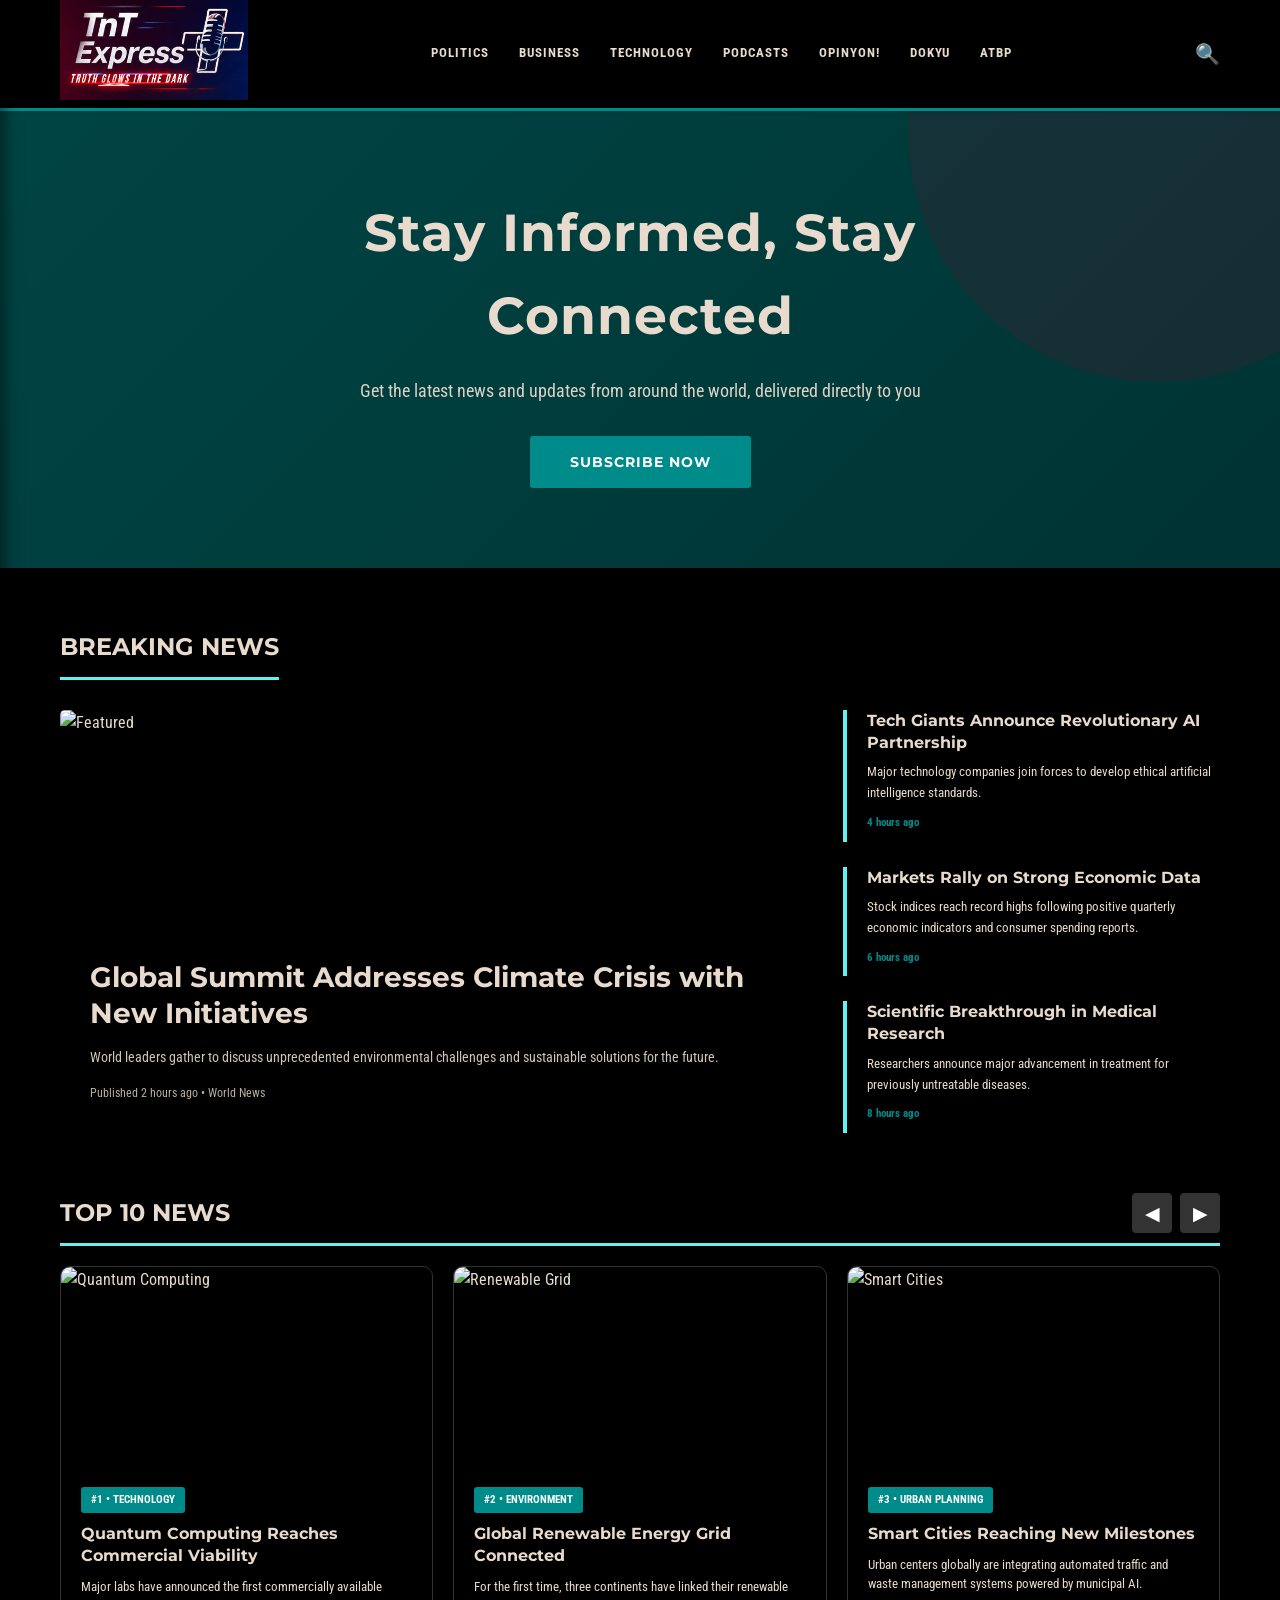
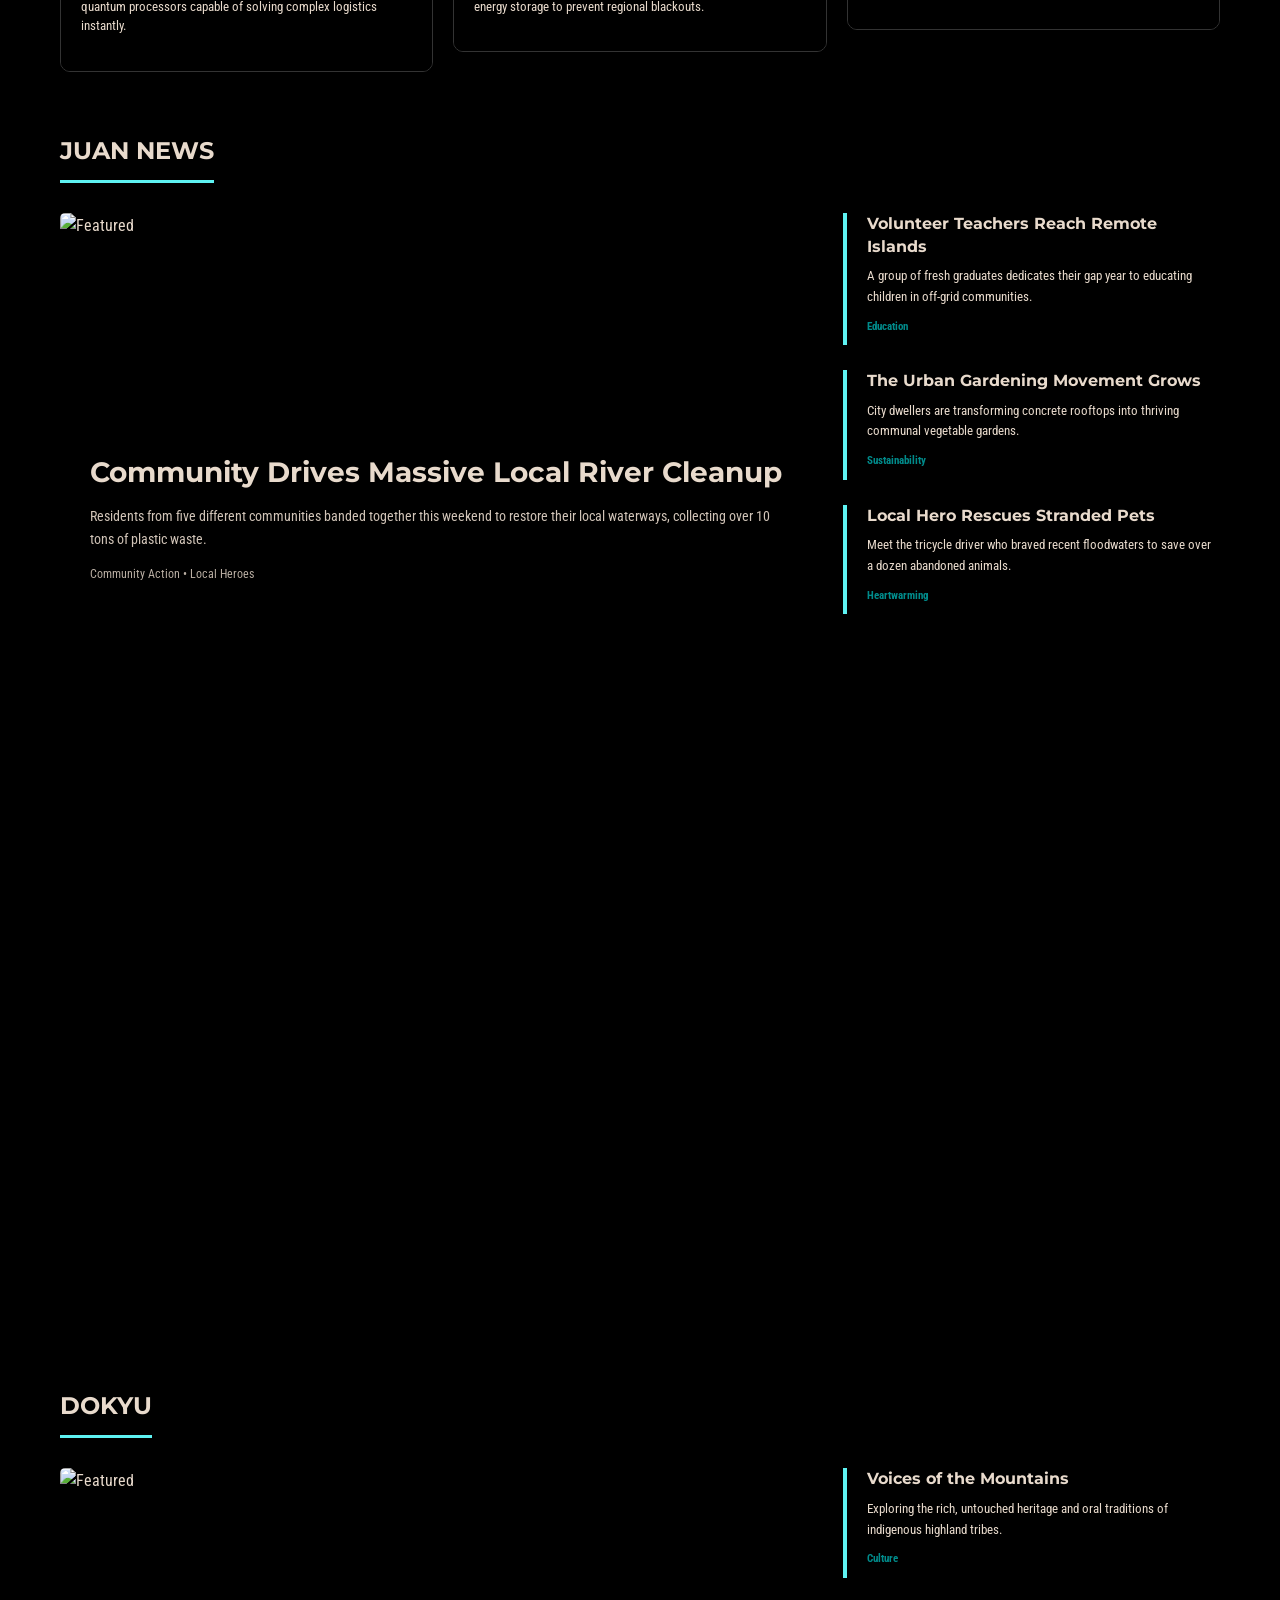
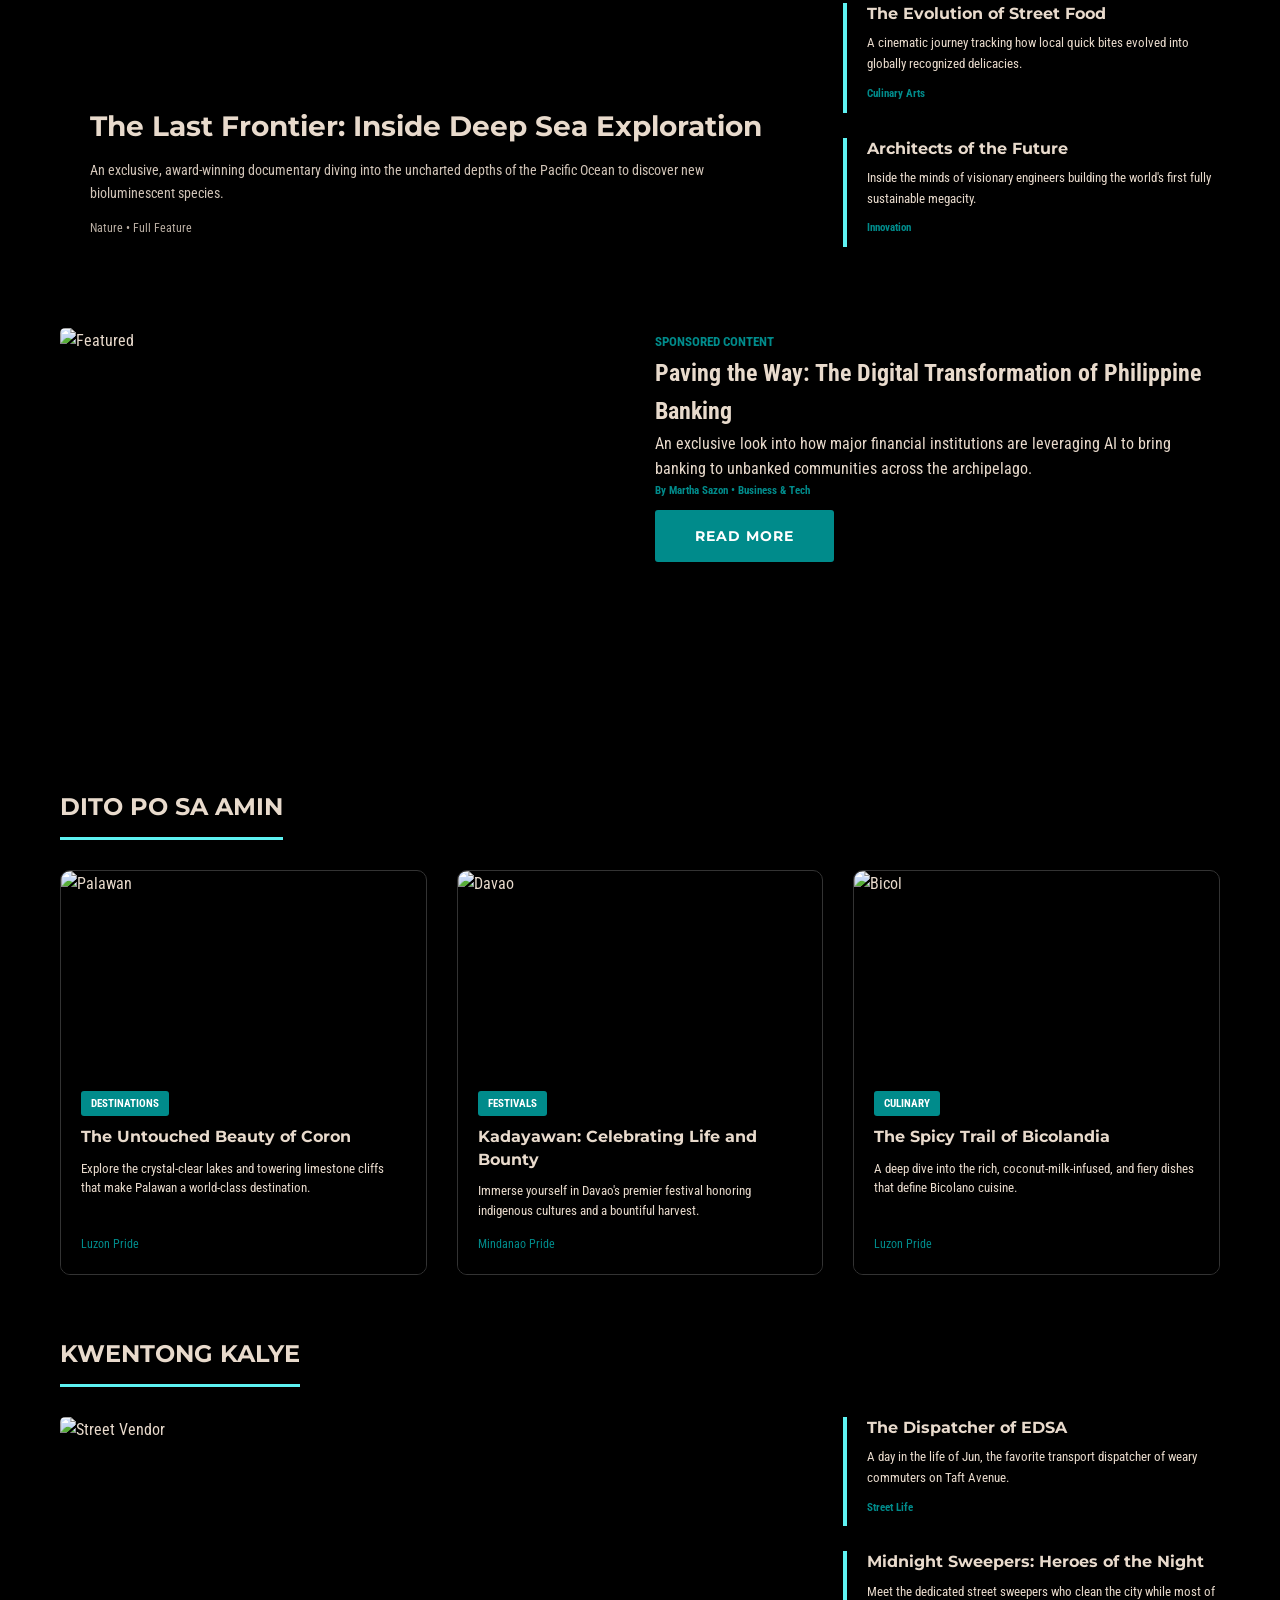
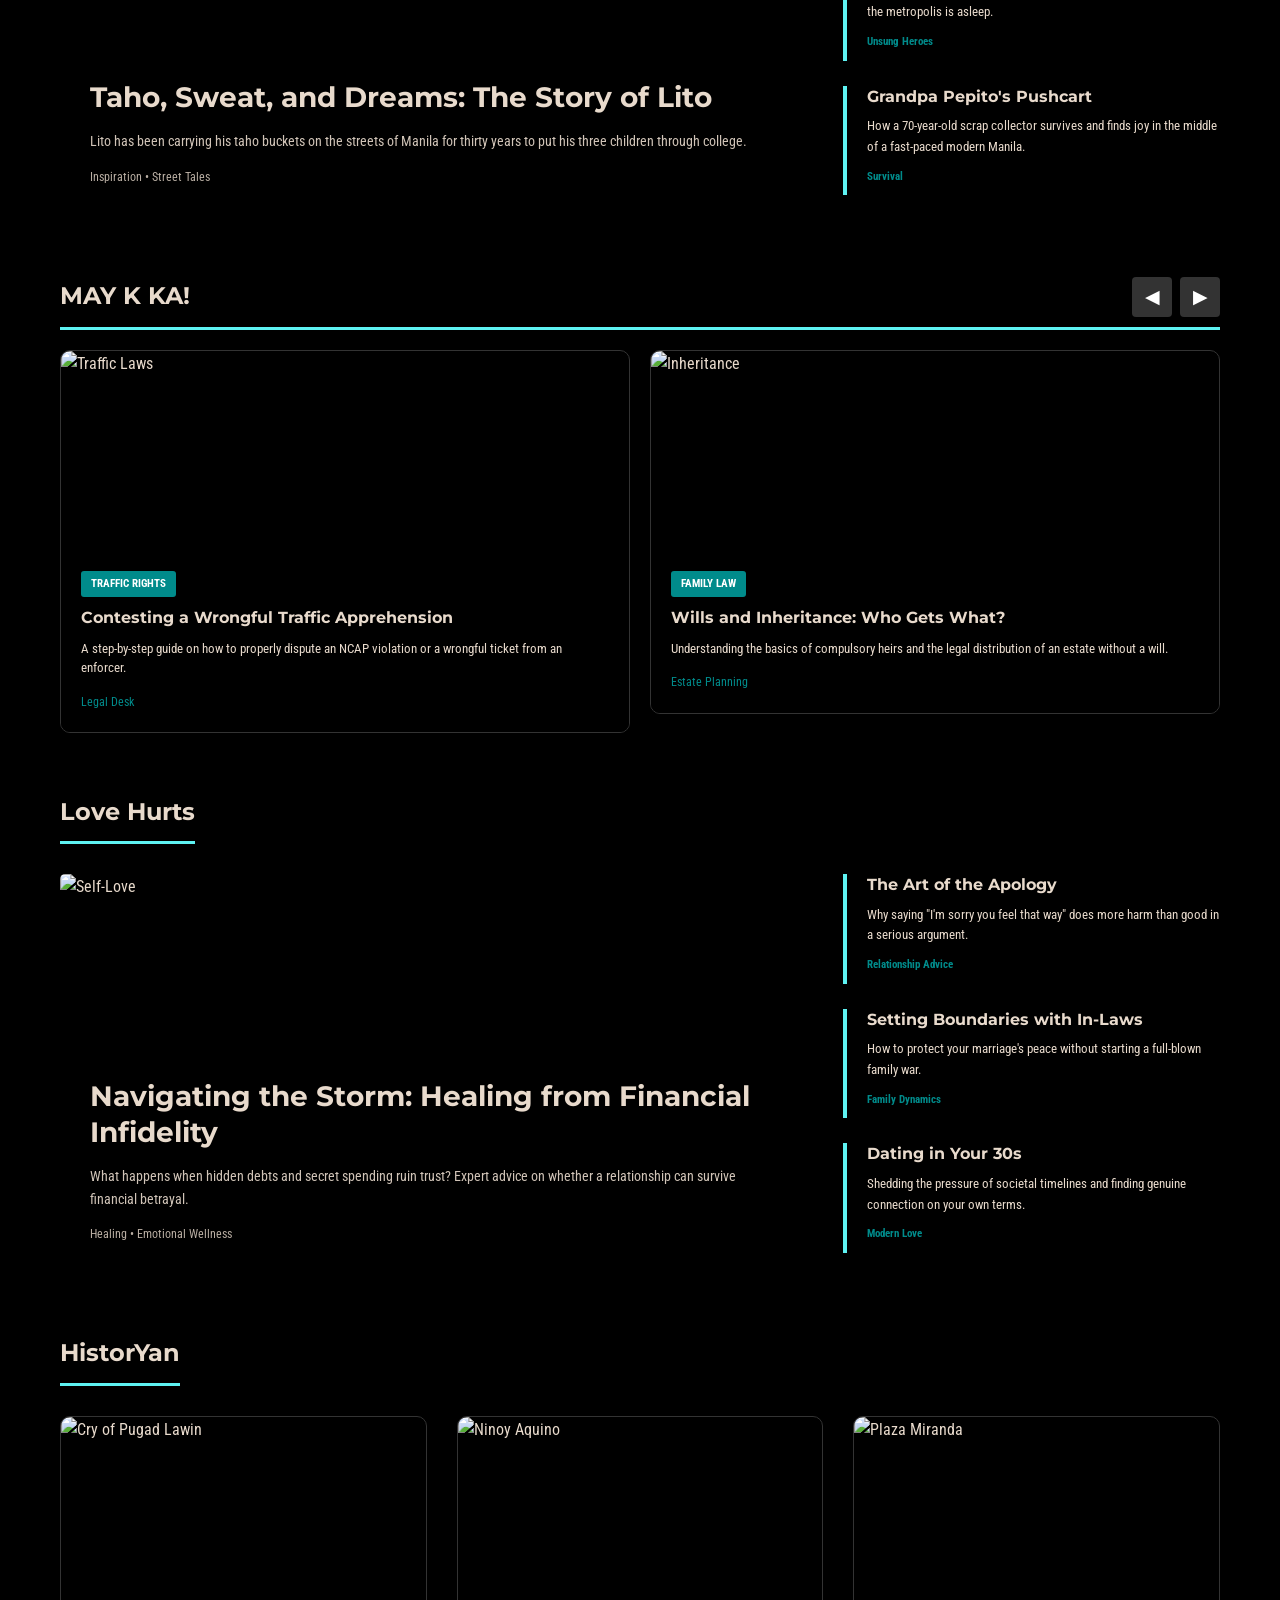
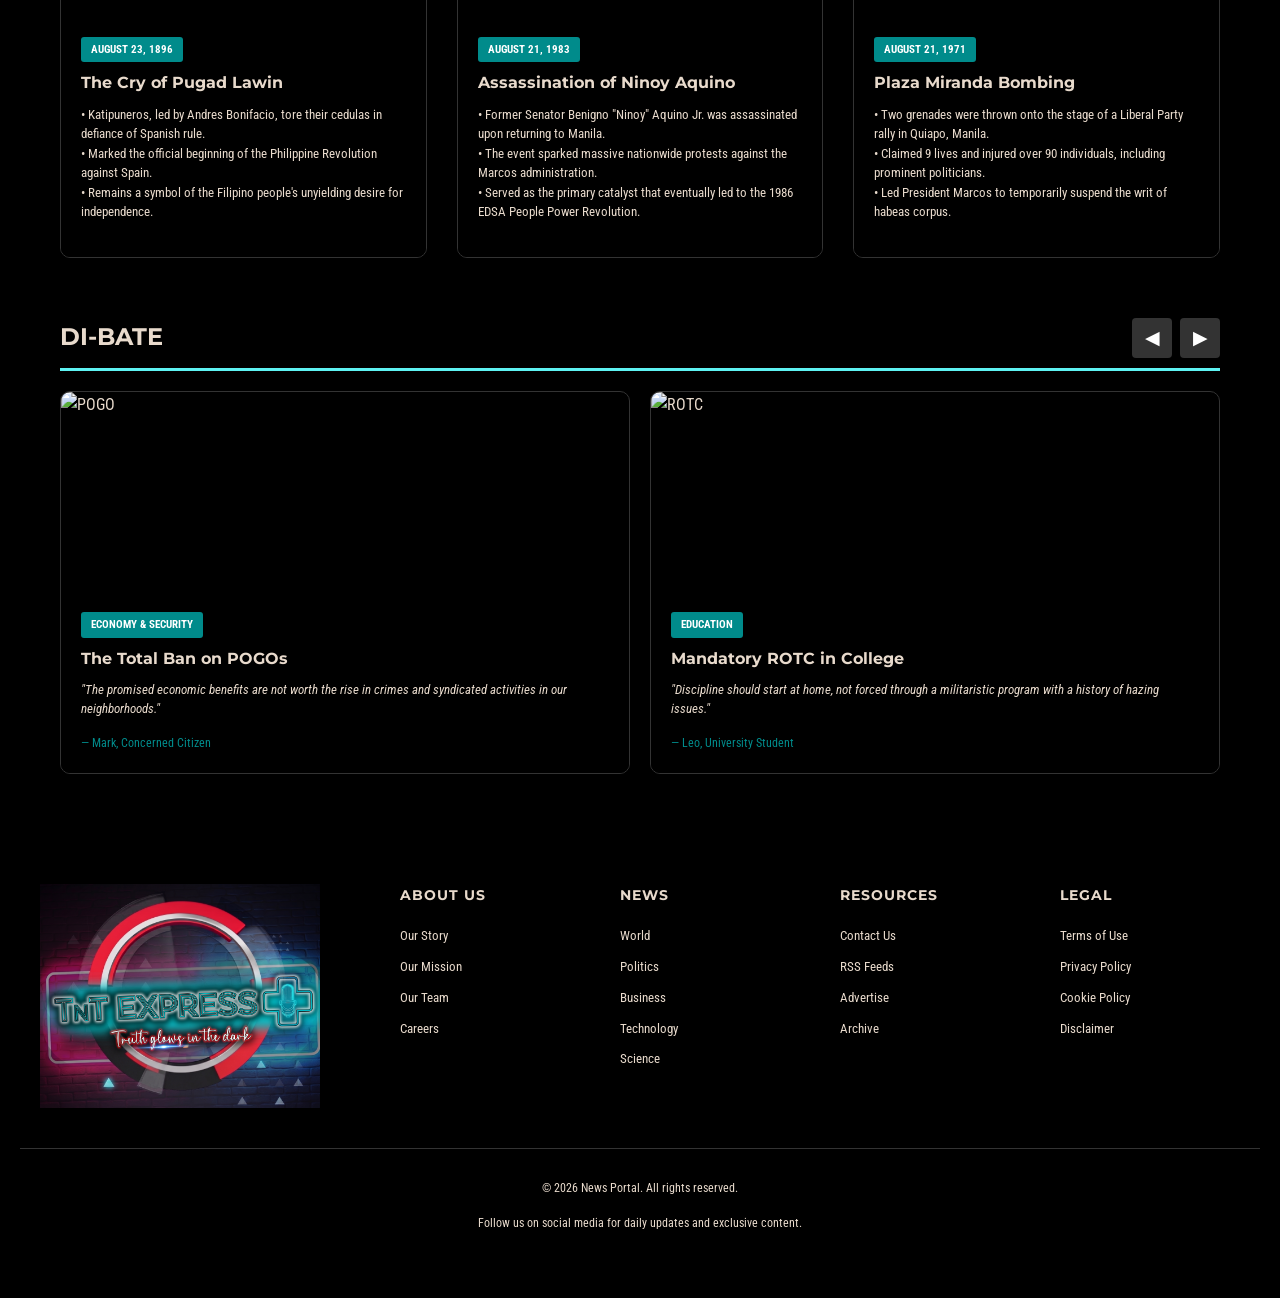
==== commit 1d22cbf1: "Add files via upload" ====
--- a/index.html
+++ b/index.html
@@ -20,7 +20,7 @@
                 <a href="technology.html">Technology</a>
                 <a href="podcast.html">Podcasts</a>
                 <a href="opinion.html">Opinyon!</a>
-                <a href="opinion.html">Dokyu</a>
+                <a href="world.html">Dokyu</a>
                 <a href="opinion.html">Atbp</a>
             </nav>
             
@@ -37,8 +37,8 @@
             <a href="business.html" onclick="toggleSidebar(false)">Business</a>
             <a href="technology.html" onclick="toggleSidebar(false)">Technology</a>
             <a href="podcast.html" onclick="toggleSidebar(false)">Podcasts</a>
-            <a href="opinion.html" onclick="toggleSidebar(false)">Reels</a>
-            <a href="opinion.html" onclick="toggleSidebar(false)">Dokyu</a>
+            <a href="opinion.html" onclick="toggleSidebar(false)">Opinyon!</a>
+            <a href="world.html" onclick="toggleSidebar(false)">Dokyu</a>
             <a href="opinion.html" onclick="toggleSidebar(false)">Atbp</a>
         </nav>
     </div>
@@ -55,8 +55,8 @@
     <section class="featured-section">
         <div class="section-title">BREAKING NEWS</div>
         <div class="featured-grid">            
-            <div class="featured-main interactive-hover-block" style="transition: transform 0.3s ease, box-shadow 0.3s ease; cursor: pointer; border-radius: 5px;">
-                <img src="https://picsum.photos/800/400?random=25" alt="Featured" style="width: 100%; height: 400px; object-fit: cover; display: block;">
+            <div class="featured-main interactive-hover-block">
+                <img src="https://picsum.photos/800/400?random=25" alt="Featured">
                 <div class="featured-main-content">
                     <h2>Global Summit Addresses Climate Crisis with New Initiatives</h2>
                     <p>World leaders gather to discuss unprecedented environmental challenges and sustainable solutions for the future.</p>
@@ -64,17 +64,17 @@
                 </div>
             </div>
             <div class="featured-side">
-                <div class="featured-card interactive-hover-side" style="transition: transform 0.3s ease, border-color 0.3s ease; cursor: pointer;">
+                <div class="featured-card interactive-hover-side">
                     <h3>Tech Giants Announce Revolutionary AI Partnership</h3>
                     <p>Major technology companies join forces to develop ethical artificial intelligence standards.</p>
                     <div class="featured-card-meta">4 hours ago</div>
                 </div>
-                <div class="featured-card interactive-hover-side" style="transition: transform 0.3s ease, border-color 0.3s ease; cursor: pointer;">
+                <div class="featured-card interactive-hover-side">
                     <h3>Markets Rally on Strong Economic Data</h3>
                     <p>Stock indices reach record highs following positive quarterly economic indicators and consumer spending reports.</p>
                     <div class="featured-card-meta">6 hours ago</div>
                 </div>
-                <div class="featured-card interactive-hover-side" style="transition: transform 0.3s ease, border-color 0.3s ease; cursor: pointer;">
+                <div class="featured-card interactive-hover-side">
                     <h3>Scientific Breakthrough in Medical Research</h3>
                     <p>Researchers announce major advancement in treatment for previously untreatable diseases.</p>
                     <div class="featured-card-meta">8 hours ago</div>
@@ -83,20 +83,20 @@
         </div>
     </section>
 
-    <section class="articles-section" style="overflow: hidden; position: relative;">
-        <div class="section-title" style="display: flex; justify-content: space-between; align-items: center; margin-bottom: 20px;">
+    <section class="articles-section carousel-section">
+        <div class="section-title carousel-header">
             <span>TOP 10 NEWS</span>
-            <div class="top10-carousel-controls" style="display: flex; gap: 8px;">
-                <button onclick="scrollTop10(-1)" style="background: #333; color: #fff; border: none; width: 40px; height: 40px; cursor: pointer; font-size: 1.2rem; display: flex; align-items: center; justify-content: center; transition: background 0.2s; border-radius: 4px;">◀</button>
-                <button onclick="scrollTop10(1)" style="background: #333; color: #fff; border: none; width: 40px; height: 40px; cursor: pointer; font-size: 1.2rem; display: flex; align-items: center; justify-content: center; transition: background 0.2s; border-radius: 4px;">▶</button>
-            </div>
-        </div>
-
-        <div style="width: 100%; overflow: hidden;">
-            <div id="top10-track" style="display: flex; gap: 20px; width: 100%; transition: transform 0.4s ease-in-out; will-change: transform;">
-                
-                <div class="article-card" style="flex: 0 0 calc(33.333% - 13.33px); box-sizing: border-box; margin-bottom: 0;">
-                    <img src="https://picsum.photos/400/200?random=201" alt="Quantum Computing" style="width: 100%; height: 200px; object-fit: cover;">
+            <div class="carousel-controls">
+                <button onclick="scrollTop10(-1)">◀</button>
+                <button onclick="scrollTop10(1)">▶</button>
+            </div>
+        </div>
+
+        <div class="carousel-container">
+            <div id="top10-track" class="carousel-track">
+                
+                <div class="article-card col-3-card">
+                    <img src="https://picsum.photos/400/200?random=201" alt="Quantum Computing">
                     <div class="article-content">
                         <span class="article-category">#1 • Technology</span>
                         <h3>Quantum Computing Reaches Commercial Viability</h3>
@@ -104,8 +104,8 @@
                     </div>
                 </div>
 
-                <div class="article-card" style="flex: 0 0 calc(33.333% - 13.33px); box-sizing: border-box; margin-bottom: 0;">
-                    <img src="https://picsum.photos/400/200?random=202" alt="Renewable Grid" style="width: 100%; height: 200px; object-fit: cover;">
+                <div class="article-card col-3-card">
+                    <img src="https://picsum.photos/400/200?random=202" alt="Renewable Grid">
                     <div class="article-content">
                         <span class="article-category">#2 • Environment</span>
                         <h3>Global Renewable Energy Grid Connected</h3>
@@ -113,8 +113,8 @@
                     </div>
                 </div>
 
-                <div class="article-card" style="flex: 0 0 calc(33.333% - 13.33px); box-sizing: border-box; margin-bottom: 0;">
-                    <img src="https://picsum.photos/400/200?random=203" alt="Smart Cities" style="width: 100%; height: 200px; object-fit: cover;">
+                <div class="article-card col-3-card">
+                    <img src="https://picsum.photos/400/200?random=203" alt="Smart Cities">
                     <div class="article-content">
                         <span class="article-category">#3 • Urban Planning</span>
                         <h3>Smart Cities Reaching New Milestones</h3>
@@ -122,8 +122,8 @@
                     </div>
                 </div>
 
-                <div class="article-card" style="flex: 0 0 calc(33.333% - 13.33px); box-sizing: border-box; margin-bottom: 0;">
-                    <img src="https://picsum.photos/400/200?random=204" alt="Space Tourism" style="width: 100%; height: 200px; object-fit: cover;">
+                <div class="article-card col-3-card">
+                    <img src="https://picsum.photos/400/200?random=204" alt="Space Tourism">
                     <div class="article-content">
                         <span class="article-category">#4 • Space Exploration</span>
                         <h3>First Commercial Hotel in Orbit Opens</h3>
@@ -131,8 +131,8 @@
                     </div>
                 </div>
 
-                <div class="article-card" style="flex: 0 0 calc(33.333% - 13.33px); box-sizing: border-box; margin-bottom: 0;">
-                    <img src="https://picsum.photos/400/200?random=205" alt="Medical Nanobots" style="width: 100%; height: 200px; object-fit: cover;">
+                <div class="article-card col-3-card">
+                    <img src="https://picsum.photos/400/200?random=205" alt="Medical Nanobots">
                     <div class="article-content">
                         <span class="article-category">#5 • Health</span>
                         <h3>Nanobot Trials Show 99% Success Rate</h3>
@@ -140,8 +140,8 @@
                     </div>
                 </div>
 
-                <div class="article-card" style="flex: 0 0 calc(33.333% - 13.33px); box-sizing: border-box; margin-bottom: 0;">
-                    <img src="https://picsum.photos/400/200?random=206" alt="Ocean Cleanup" style="width: 100%; height: 200px; object-fit: cover;">
+                <div class="article-card col-3-card">
+                    <img src="https://picsum.photos/400/200?random=206" alt="Ocean Cleanup">
                     <div class="article-content">
                         <span class="article-category">#6 • Conservation</span>
                         <h3>Great Pacific Garbage Patch Reduced by Half</h3>
@@ -149,8 +149,8 @@
                     </div>
                 </div>
 
-                <div class="article-card" style="flex: 0 0 calc(33.333% - 13.33px); box-sizing: border-box; margin-bottom: 0;">
-                    <img src="https://picsum.photos/400/200?random=207" alt="Lab Meat" style="width: 100%; height: 200px; object-fit: cover;">
+                <div class="article-card col-3-card">
+                    <img src="https://picsum.photos/400/200?random=207" alt="Lab Meat">
                     <div class="article-content">
                         <span class="article-category">#7 • Food Science</span>
                         <h3>The Rise of Lab-Grown Alternatives</h3>
@@ -158,8 +158,8 @@
                     </div>
                 </div>
 
-                <div class="article-card" style="flex: 0 0 calc(33.333% - 13.33px); box-sizing: border-box; margin-bottom: 0;">
-                    <img src="https://picsum.photos/400/200?random=208" alt="Water Desalination" style="width: 100%; height: 200px; object-fit: cover;">
+                <div class="article-card col-3-card">
+                    <img src="https://picsum.photos/400/200?random=208" alt="Water Desalination">
                     <div class="article-content">
                         <span class="article-category">#8 • Innovation</span>
                         <h3>Low-Cost Desalination Breakthrough</h3>
@@ -167,8 +167,8 @@
                     </div>
                 </div>
 
-                <div class="article-card" style="flex: 0 0 calc(33.333% - 13.33px); box-sizing: border-box; margin-bottom: 0;">
-                    <img src="https://picsum.photos/400/200?random=209" alt="Universal Translation" style="width: 100%; height: 200px; object-fit: cover;">
+                <div class="article-card col-3-card">
+                    <img src="https://picsum.photos/400/200?random=209" alt="Universal Translation">
                     <div class="article-content">
                         <span class="article-category">#9 • AI & Society</span>
                         <h3>Real-Time Universal Translators Released</h3>
@@ -176,8 +176,8 @@
                     </div>
                 </div>
 
-                <div class="article-card" style="flex: 0 0 calc(33.333% - 13.33px); box-sizing: border-box; margin-bottom: 0;">
-                    <img src="https://picsum.photos/400/200?random=210" alt="Next Gen EV" style="width: 100%; height: 200px; object-fit: cover;">
+                <div class="article-card col-3-card">
+                    <img src="https://picsum.photos/400/200?random=210" alt="Next Gen EV">
                     <div class="article-content">
                         <span class="article-category">#10 • Automotive</span>
                         <h3>Next-Generation Electric Vehicles</h3>
@@ -190,7 +190,6 @@
 
         <script>
             let currentTop10Index = 0;
-            const totalTop10Cards = 10;
 
             function scrollTop10(direction) {
                 const track = document.getElementById('top10-track');
@@ -202,7 +201,8 @@
                 const cardWidth = cards[0].getBoundingClientRect().width + 20; 
                 const visibleCards = Math.round(containerWidth / cardWidth) || 1;
                 
-                const maxTop10Index = totalTop10Cards - visibleCards;
+                let maxTop10Index = cards.length - visibleCards;
+                if (maxTop10Index < 0) maxTop10Index = 0;
 
                 currentTop10Index += direction;
                 if (currentTop10Index < 0) currentTop10Index = 0;
@@ -220,8 +220,8 @@
     <section class="featured-section">
         <div class="section-title">JUAN NEWS</div>
         <div class="featured-grid">
-            <div class="featured-main interactive-hover-block" style="transition: transform 0.3s ease, box-shadow 0.3s ease; cursor: pointer; border-radius: 5px;">
-                <img src="https://picsum.photos/800/400?random=35" alt="Featured" style="width: 100%; height: 400px; object-fit: cover; display: block;">
+            <div class="featured-main interactive-hover-block">
+                <img src="https://picsum.photos/800/400?random=35" alt="Featured">
                 <div class="featured-main-content">
                     <h2>Community Drives Massive Local River Cleanup</h2>
                     <p>Residents from five different communities banded together this weekend to restore their local waterways, collecting over 10 tons of plastic waste.</p>
@@ -230,17 +230,17 @@
             </div>
             
             <div class="featured-side">
-                <div class="featured-card interactive-hover-side" style="transition: transform 0.3s ease, border-color 0.3s ease; cursor: pointer;">
+                <div class="featured-card interactive-hover-side">
                     <h3>Volunteer Teachers Reach Remote Islands</h3>
                     <p>A group of fresh graduates dedicates their gap year to educating children in off-grid communities.</p>
                     <div class="featured-card-meta">Education</div>
                 </div>
-                <div class="featured-card interactive-hover-side" style="transition: transform 0.3s ease, border-color 0.3s ease; cursor: pointer;">
+                <div class="featured-card interactive-hover-side">
                     <h3>The Urban Gardening Movement Grows</h3>
                     <p>City dwellers are transforming concrete rooftops into thriving communal vegetable gardens.</p>
                     <div class="featured-card-meta">Sustainability</div>
                 </div>
-                <div class="featured-card interactive-hover-side" style="transition: transform 0.3s ease, border-color 0.3s ease; cursor: pointer;">
+                <div class="featured-card interactive-hover-side">
                     <h3>Local Hero Rescues Stranded Pets</h3>
                     <p>Meet the tricycle driver who braved recent floodwaters to save over a dozen abandoned animals.</p>
                     <div class="featured-card-meta">Heartwarming</div>
@@ -249,9 +249,9 @@
         </div>
     </section>
 
-    <section class="featured-section" style="margin-bottom: 40px;">
-        <div class="video-container" style="width: 100%; background: #000; border-radius: 5px; overflow: hidden; box-shadow: 0 4px 15px rgba(0,0,0,0.15);">
-            <video autoplay loop muted playsinline style="width: 100%; display: block; aspect-ratio: 16/9; object-fit: cover; pointer-events: none;">
+    <section class="featured-section video-section">
+        <div class="video-container">
+            <video autoplay loop muted playsinline>
                 <source src="images/tnt 1-final.mp4" type="video/mp4">
                 Your browser does not support the video tag.
             </video>
@@ -261,8 +261,8 @@
     <section class="featured-section">
         <div class="section-title">DOKYU</div>
         <div class="featured-grid">
-            <div class="featured-main interactive-hover-block" style="transition: transform 0.3s ease, box-shadow 0.3s ease; cursor: pointer; border-radius: 5px;">
-                <img src="https://picsum.photos/800/400?random=40" alt="Featured" style="width: 100%; height: 400px; object-fit: cover; display: block;">
+            <div class="featured-main interactive-hover-block">
+                <img src="https://picsum.photos/800/400?random=40" alt="Featured">
                 <div class="featured-main-content">
                     <h2>The Last Frontier: Inside Deep Sea Exploration</h2>
                     <p>An exclusive, award-winning documentary diving into the uncharted depths of the Pacific Ocean to discover new bioluminescent species.</p>
@@ -271,17 +271,17 @@
             </div>
             
             <div class="featured-side">
-                <div class="featured-card interactive-hover-side" style="transition: transform 0.3s ease, border-color 0.3s ease; cursor: pointer;">
+                <div class="featured-card interactive-hover-side">
                     <h3>Voices of the Mountains</h3>
                     <p>Exploring the rich, untouched heritage and oral traditions of indigenous highland tribes.</p>
                     <div class="featured-card-meta">Culture</div>
                 </div>
-                <div class="featured-card interactive-hover-side" style="transition: transform 0.3s ease, border-color 0.3s ease; cursor: pointer;">
+                <div class="featured-card interactive-hover-side">
                     <h3>The Evolution of Street Food</h3>
                     <p>A cinematic journey tracking how local quick bites evolved into globally recognized delicacies.</p>
                     <div class="featured-card-meta">Culinary Arts</div>
                 </div>
-                <div class="featured-card interactive-hover-side" style="transition: transform 0.3s ease, border-color 0.3s ease; cursor: pointer;">
+                <div class="featured-card interactive-hover-side">
                     <h3>Architects of the Future</h3>
                     <p>Inside the minds of visionary engineers building the world's first fully sustainable megacity.</p>
                     <div class="featured-card-meta">Innovation</div>
@@ -291,11 +291,10 @@
     </section>
 
     <section class="featured-section">
-        <div class="section-title">My Say</div>
         <div class="featured-card-horizontal">
-            <img src="https://picsum.photos/1000/400?random=101" alt="Featured" style="width: 100%; height: 400px; object-fit: cover; display: block;">
+            <img src="https://picsum.photos/1000/400?random=101" alt="Featured">
             <div class="featured-card-content">
-                <span class="sponsor-tag" style="font-size: 0.8rem; color: #008B8B; font-weight: bold; text-transform: uppercase;">Sponsored Content</span>
+                <span class="sponsor-tag">Sponsored Content</span>
                 <h2>Paving the Way: The Digital Transformation of Philippine Banking</h2>
                 <p>An exclusive look into how major financial institutions are leveraging AI to bring banking to unbanked communities across the archipelago.</p>
                 <div class="featured-card-meta">By Martha Sazon • Business & Tech</div>
@@ -308,7 +307,7 @@
         <div class="section-title">DITO PO SA AMIN</div>
         <div class="articles-grid">
             <div class="article-card">
-                <img src="https://picsum.photos/400/200?random=102" alt="Palawan" style="width: 100%; height: 200px; object-fit: cover;">
+                <img src="https://picsum.photos/400/200?random=102" alt="Palawan">
                 <div class="article-content">
                     <span class="article-category">Destinations</span>
                     <h3>The Untouched Beauty of Coron</h3>
@@ -317,7 +316,7 @@
                 </div>
             </div>
             <div class="article-card">
-                <img src="https://picsum.photos/400/200?random=103" alt="Davao" style="width: 100%; height: 200px; object-fit: cover;">
+                <img src="https://picsum.photos/400/200?random=103" alt="Davao">
                 <div class="article-content">
                     <span class="article-category">Festivals</span>
                     <h3>Kadayawan: Celebrating Life and Bounty</h3>
@@ -326,7 +325,7 @@
                 </div>
             </div>
             <div class="article-card">
-                <img src="https://picsum.photos/400/200?random=104" alt="Bicol" style="width: 100%; height: 200px; object-fit: cover;">
+                <img src="https://picsum.photos/400/200?random=104" alt="Bicol">
                 <div class="article-content">
                     <span class="article-category">Culinary</span>
                     <h3>The Spicy Trail of Bicolandia</h3>
@@ -340,8 +339,8 @@
     <section class="featured-section">
         <div class="section-title">KWENTONG KALYE</div>
         <div class="featured-grid">
-            <div class="featured-main interactive-hover-block" style="transition: transform 0.3s ease, box-shadow 0.3s ease; cursor: pointer; border-radius: 5px;">
-                <img src="https://picsum.photos/800/400?random=105" alt="Street Vendor" style="width: 100%; height: 400px; object-fit: cover; display: block;">
+            <div class="featured-main interactive-hover-block">
+                <img src="https://picsum.photos/800/400?random=105" alt="Street Vendor">
                 <div class="featured-main-content">
                     <h2>Taho, Sweat, and Dreams: The Story of Lito</h2>
                     <p>Lito has been carrying his taho buckets on the streets of Manila for thirty years to put his three children through college.</p>
@@ -350,17 +349,17 @@
             </div>
             
             <div class="featured-side">
-                <div class="featured-card interactive-hover-side" style="transition: transform 0.3s ease, border-color 0.3s ease; cursor: pointer;">
+                <div class="featured-card interactive-hover-side">
                     <h3>The Dispatcher of EDSA</h3>
                     <p>A day in the life of Jun, the favorite transport dispatcher of weary commuters on Taft Avenue.</p>
                     <div class="featured-card-meta">Street Life</div>
                 </div>
-                <div class="featured-card interactive-hover-side" style="transition: transform 0.3s ease, border-color 0.3s ease; cursor: pointer;">
+                <div class="featured-card interactive-hover-side">
                     <h3>Midnight Sweepers: Heroes of the Night</h3>
                     <p>Meet the dedicated street sweepers who clean the city while most of the metropolis is asleep.</p>
                     <div class="featured-card-meta">Unsung Heroes</div>
                 </div>
-                <div class="featured-card interactive-hover-side" style="transition: transform 0.3s ease, border-color 0.3s ease; cursor: pointer;">
+                <div class="featured-card interactive-hover-side">
                     <h3>Grandpa Pepito's Pushcart</h3>
                     <p>How a 70-year-old scrap collector survives and finds joy in the middle of a fast-paced modern Manila.</p>
                     <div class="featured-card-meta">Survival</div>
@@ -369,19 +368,19 @@
         </div>
     </section>
 
-    <section class="articles-section" style="overflow: hidden; position: relative;">
-        <div class="section-title" style="display: flex; justify-content: space-between; align-items: center; margin-bottom: 20px;">
+    <section class="articles-section carousel-section">
+        <div class="section-title carousel-header">
             <span>MAY K KA!</span>
-            <div class="mayk-carousel-controls" style="display: flex; gap: 8px;">
-                <button onclick="scrollMayK(-1)" style="background: #333; color: #fff; border: none; width: 40px; height: 40px; cursor: pointer; font-size: 1.2rem; display: flex; align-items: center; justify-content: center; transition: background 0.2s; border-radius: 4px;">◀</button>
-                <button onclick="scrollMayK(1)" style="background: #333; color: #fff; border: none; width: 40px; height: 40px; cursor: pointer; font-size: 1.2rem; display: flex; align-items: center; justify-content: center; transition: background 0.2s; border-radius: 4px;">▶</button>
-            </div>
-        </div>
-
-        <div style="width: 100%; overflow: hidden;">
-            <div id="mayk-track" style="display: flex; gap: 20px; width: 100%; transition: transform 0.4s ease-in-out; will-change: transform;">
-                <div class="article-card" style="flex: 0 0 calc(50% - 10px); box-sizing: border-box; margin-bottom: 0;">
-                    <img src="https://picsum.photos/400/200?random=110" alt="Traffic Laws" style="width: 100%; height: 200px; object-fit: cover;">
+            <div class="carousel-controls">
+                <button onclick="scrollMayK(-1)">◀</button>
+                <button onclick="scrollMayK(1)">▶</button>
+            </div>
+        </div>
+
+        <div class="carousel-container">
+            <div id="mayk-track" class="carousel-track">
+                <div class="article-card col-2-card">
+                    <img src="https://picsum.photos/400/200?random=110" alt="Traffic Laws">
                     <div class="article-content">
                         <span class="article-category">Traffic Rights</span>
                         <h3>Contesting a Wrongful Traffic Apprehension</h3>
@@ -389,8 +388,8 @@
                         <div class="article-time">Legal Desk</div>
                     </div>
                 </div>
-                <div class="article-card" style="flex: 0 0 calc(50% - 10px); box-sizing: border-box; margin-bottom: 0;">
-                    <img src="https://picsum.photos/400/200?random=111" alt="Inheritance" style="width: 100%; height: 200px; object-fit: cover;">
+                <div class="article-card col-2-card">
+                    <img src="https://picsum.photos/400/200?random=111" alt="Inheritance">
                     <div class="article-content">
                         <span class="article-category">Family Law</span>
                         <h3>Wills and Inheritance: Who Gets What?</h3>
@@ -398,8 +397,8 @@
                         <div class="article-time">Estate Planning</div>
                     </div>
                 </div>
-                <div class="article-card" style="flex: 0 0 calc(50% - 10px); box-sizing: border-box; margin-bottom: 0;">
-                    <img src="https://picsum.photos/400/200?random=112" alt="Scams" style="width: 100%; height: 200px; object-fit: cover;">
+                <div class="article-card col-2-card">
+                    <img src="https://picsum.photos/400/200?random=112" alt="Scams">
                     <div class="article-content">
                         <span class="article-category">Cybercrime</span>
                         <h3>Victim of an Online Scam? Here is Your Recourse</h3>
@@ -407,8 +406,8 @@
                         <div class="article-time">Digital Rights</div>
                     </div>
                 </div>
-                <div class="article-card" style="flex: 0 0 calc(50% - 10px); box-sizing: border-box; margin-bottom: 0;">
-                    <img src="https://picsum.photos/400/200?random=113" alt="Annulment" style="width: 100%; height: 200px; object-fit: cover;">
+                <div class="article-card col-2-card">
+                    <img src="https://picsum.photos/400/200?random=113" alt="Annulment">
                     <div class="article-content">
                         <span class="article-category">Civil Law</span>
                         <h3>The Reality of Annulment in the Philippines</h3>
@@ -416,8 +415,8 @@
                         <div class="article-time">Family Court</div>
                     </div>
                 </div>
-                <div class="article-card" style="flex: 0 0 calc(50% - 10px); box-sizing: border-box; margin-box: 0;">
-                    <img src="https://picsum.photos/400/200?random=75" alt="Cyber Libel" style="width: 100%; height: 200px; object-fit: cover;">
+                <div class="article-card col-2-card">
+                    <img src="https://picsum.photos/400/200?random=75" alt="Cyber Libel">
                     <div class="article-content">
                         <span class="article-category">Criminal Law</span>
                         <h3>Cyberlibel Scope: What Counts as Online Defamation?</h3>
@@ -425,8 +424,8 @@
                         <div class="article-time">Social Media Watch</div>
                     </div>
                 </div>
-                <div class="article-card" style="flex: 0 0 calc(50% - 10px); box-sizing: border-box; margin-bottom: 0;">
-                    <img src="https://picsum.photos/400/200?random=76" alt="Lemon Law" style="width: 100%; height: 200px; object-fit: cover;">
+                <div class="article-card col-2-card">
+                    <img src="https://picsum.photos/400/200?random=76" alt="Lemon Law">
                     <div class="article-content">
                         <span class="article-category">Consumer Rights</span>
                         <h3> Lemon Law & Defective Item Return Safeguards</h3>
@@ -439,7 +438,6 @@
 
         <script>
             let currentMayKIndex = 0;
-            const totalMayKCards = 6;
             
             function scrollMayK(direction) {
                 const track = document.getElementById('mayk-track');
@@ -451,7 +449,8 @@
                 const cardWidth = cards[0].getBoundingClientRect().width + 20; 
                 const visibleCards = Math.round(containerWidth / cardWidth) || 1;
                 
-                const maxMayKIndex = totalMayKCards - visibleCards;
+                let maxMayKIndex = cards.length - visibleCards;
+                if (maxMayKIndex < 0) maxMayKIndex = 0;
 
                 currentMayKIndex += direction;
                 if (currentMayKIndex < 0) currentMayKIndex = 0;
@@ -469,8 +468,8 @@
     <section class="featured-section">
         <div class="section-title">Love Hurts</div>
         <div class="featured-grid">
-            <div class="featured-main interactive-hover-block" style="transition: transform 0.3s ease, box-shadow 0.3s ease; cursor: pointer; border-radius: 5px;">
-                <img src="https://picsum.photos/800/400?random=115" alt="Self-Love" style="width: 100%; height: 400px; object-fit: cover; display: block;">
+            <div class="featured-main interactive-hover-block">
+                <img src="https://picsum.photos/800/400?random=115" alt="Self-Love">
                 <div class="featured-main-content">
                     <h2>Navigating the Storm: Healing from Financial Infidelity</h2>
                     <p>What happens when hidden debts and secret spending ruin trust? Expert advice on whether a relationship can survive financial betrayal.</p>
@@ -479,17 +478,17 @@
             </div>
             
             <div class="featured-side">
-                <div class="featured-card interactive-hover-side" style="transition: transform 0.3s ease, border-color 0.3s ease; cursor: pointer;">
+                <div class="featured-card interactive-hover-side">
                     <h3>The Art of the Apology</h3>
                     <p>Why saying "I'm sorry you feel that way" does more harm than good in a serious argument.</p>
                     <div class="featured-card-meta">Relationship Advice</div>
                 </div>
-                <div class="featured-card interactive-hover-side" style="transition: transform 0.3s ease, border-color 0.3s ease; cursor: pointer;">
+                <div class="featured-card interactive-hover-side">
                     <h3>Setting Boundaries with In-Laws</h3>
                     <p>How to protect your marriage's peace without starting a full-blown family war.</p>
                     <div class="featured-card-meta">Family Dynamics</div>
                 </div>
-                <div class="featured-card interactive-hover-side" style="transition: transform 0.3s ease, border-color 0.3s ease; cursor: pointer;">
+                <div class="featured-card interactive-hover-side">
                     <h3>Dating in Your 30s</h3>
                     <p>Shedding the pressure of societal timelines and finding genuine connection on your own terms.</p>
                     <div class="featured-card-meta">Modern Love</div>
@@ -502,11 +501,11 @@
         <div class="section-title">HistorYan</div>
         <div class="articles-grid">
             <div class="article-card">
-                <img src="https://picsum.photos/400/200?random=120" alt="Cry of Pugad Lawin" style="width: 100%; height: 200px; object-fit: cover;">
+                <img src="https://picsum.photos/400/200?random=120" alt="Cry of Pugad Lawin">
                 <div class="article-content">
                     <span class="article-category">August 23, 1896</span>
                     <h3>The Cry of Pugad Lawin</h3>
-                    <p style="margin-bottom: 0;">
+                    <p class="no-margin-bottom">
                         • Katipuneros, led by Andres Bonifacio, tore their cedulas in defiance of Spanish rule.<br>
                         • Marked the official beginning of the Philippine Revolution against Spain.<br>
                         • Remains a symbol of the Filipino people's unyielding desire for independence.
@@ -514,11 +513,11 @@
                 </div>
             </div>
             <div class="article-card">
-                <img src="https://picsum.photos/400/200?random=121" alt="Ninoy Aquino" style="width: 100%; height: 200px; object-fit: cover;">
+                <img src="https://picsum.photos/400/200?random=121" alt="Ninoy Aquino">
                 <div class="article-content">
                     <span class="article-category">August 21, 1983</span>
                     <h3>Assassination of Ninoy Aquino</h3>
-                    <p style="margin-bottom: 0;">
+                    <p class="no-margin-bottom">
                         • Former Senator Benigno "Ninoy" Aquino Jr. was assassinated upon returning to Manila.<br>
                         • The event sparked massive nationwide protests against the Marcos administration.<br>
                         • Served as the primary catalyst that eventually led to the 1986 EDSA People Power Revolution.
@@ -526,11 +525,11 @@
                 </div>
             </div>
             <div class="article-card">
-                <img src="https://picsum.photos/400/200?random=122" alt="Plaza Miranda" style="width: 100%; height: 200px; object-fit: cover;">
+                <img src="https://picsum.photos/400/200?random=122" alt="Plaza Miranda">
                 <div class="article-content">
                     <span class="article-category">August 21, 1971</span>
                     <h3>Plaza Miranda Bombing</h3>
-                    <p style="margin-bottom: 0;">
+                    <p class="no-margin-bottom">
                         • Two grenades were thrown onto the stage of a Liberal Party rally in Quiapo, Manila.<br>
                         • Claimed 9 lives and injured over 90 individuals, including prominent politicians.<br>
                         • Led President Marcos to temporarily suspend the writ of habeas corpus.
@@ -540,68 +539,68 @@
         </div>
     </section>
 
-    <section class="articles-section" style="overflow: hidden; position: relative;">
-        <div class="section-title" style="display: flex; justify-content: space-between; align-items: center; margin-bottom: 20px;">
+    <section class="articles-section carousel-section">
+        <div class="section-title carousel-header">
             <span>DI-BATE</span>
-            <div class="carousel-controls" style="display: flex; gap: 8px;">
-                <button onclick="scrollDebate(-1)" style="background: #333; color: #fff; border: none; width: 40px; height: 40px; cursor: pointer; font-size: 1.2rem; display: flex; align-items: center; justify-content: center; transition: background 0.2s; border-radius: 4px;">◀</button>
-                <button onclick="scrollDebate(1)" style="background: #333; color: #fff; border: none; width: 40px; height: 40px; cursor: pointer; font-size: 1.2rem; display: flex; align-items: center; justify-content: center; transition: background 0.2s; border-radius: 4px;">▶</button>
-            </div>
-        </div>
-
-        <div style="width: 100%; overflow: hidden;">
-            <div id="debate-track" style="display: flex; gap: 20px; width: 100%; transition: transform 0.4s ease-in-out; will-change: transform;">
-                <div class="article-card" style="flex: 0 0 calc(50% - 10px); box-sizing: border-box; margin-bottom: 0;">
-                    <img src="https://picsum.photos/400/200?random=130" alt="POGO" style="width: 100%; height: 200px; object-fit: cover;">
+            <div class="carousel-controls">
+                <button onclick="scrollDebate(-1)">◀</button>
+                <button onclick="scrollDebate(1)">▶</button>
+            </div>
+        </div>
+
+        <div class="carousel-container">
+            <div id="debate-track" class="carousel-track">
+                <div class="article-card col-2-card">
+                    <img src="https://picsum.photos/400/200?random=130" alt="POGO">
                     <div class="article-content">
                         <span class="article-category">Economy & Security</span>
                         <h3>The Total Ban on POGOs</h3>
-                        <p style="font-style: italic;">"The promised economic benefits are not worth the rise in crimes and syndicated activities in our neighborhoods."</p>
+                        <p class="italic-quote">"The promised economic benefits are not worth the rise in crimes and syndicated activities in our neighborhoods."</p>
                         <div class="article-time">— Mark, Concerned Citizen</div>
                     </div>
                 </div>
-                <div class="article-card" style="flex: 0 0 calc(50% - 10px); box-sizing: border-box; margin-bottom: 0;">
-                    <img src="https://picsum.photos/400/200?random=131" alt="ROTC" style="width: 100%; height: 200px; object-fit: cover;">
+                <div class="article-card col-2-card">
+                    <img src="https://picsum.photos/400/200?random=131" alt="ROTC">
                     <div class="article-content">
                         <span class="article-category">Education</span>
                         <h3>Mandatory ROTC in College</h3>
-                        <p style="font-style: italic;">"Discipline should start at home, not forced through a militaristic program with a history of hazing issues."</p>
+                        <p class="italic-quote">"Discipline should start at home, not forced through a militaristic program with a history of hazing issues."</p>
                         <div class="article-time">— Leo, University Student</div>
                     </div>
                 </div>
-                <div class="article-card" style="flex: 0 0 calc(50% - 10px); box-sizing: border-box; margin-bottom: 0;">
-                    <img src="https://picsum.photos/400/200?random=132" alt="Charter Change" style="width: 100%; height: 200px; object-fit: cover;">
+                <div class="article-card col-2-card">
+                    <img src="https://picsum.photos/400/200?random=132" alt="Charter Change">
                     <div class="article-content">
                         <span class="article-category">Politics</span>
                         <h3>Economic Charter Change</h3>
-                        <p style="font-style: italic;">"Opening up foreign ownership could bring jobs, but we must protect our lands from being completely bought out."</p>
+                        <p class="italic-quote">"Opening up foreign ownership could bring jobs, but we must protect our lands from being completely bought out."</p>
                         <div class="article-time">— Elena, Small Business Owner</div>
                     </div>
                 </div>
-                <div class="article-card" style="flex: 0 0 calc(50% - 10px); box-sizing: border-box; margin-bottom: 0;">
-                    <img src="https://picsum.photos/400/200?random=133" alt="Divorce Bill" style="width: 100%; height: 200px; object-fit: cover;">
+                <div class="article-card col-2-card">
+                    <img src="https://picsum.photos/400/200?random=133" alt="Divorce Bill">
                     <div class="article-content">
                         <span class="article-category">Social Issues</span>
                         <h3>Legalizing Divorce in the PH</h3>
-                        <p style="font-style: italic;">"No one marries planning to separate, but trapped spouses need a legal and affordable way out of abusive marriages."</p>
+                        <p class="italic-quote">"No one marries planning to separate, but trapped spouses need a legal and affordable way out of abusive marriages."</p>
                         <div class="article-time">— Maria, Women's Rights Advocate</div>
                     </div>
                 </div>
-                <div class="article-card" style="flex: 0 0 calc(50% - 10px); box-sizing: border-box; margin-box: 0;">
-                    <img src="https://picsum.photos/400/200?random=55" alt="AI Class" style="width: 100%; height: 200px; object-fit: cover;">
+                <div class="article-card col-2-card">
+                    <img src="https://picsum.photos/400/200?random=55" alt="AI Class">
                     <div class="article-content">
                         <span class="article-category">Tech & Safety</span>
                         <h3>AI Tools in University Classrooms</h3>
-                        <p style="font-style: italic;">"Banning artificial intelligence completely is impossible. Faculty should focus on changing test designs instead."</p>
+                        <p class="italic-quote">"Banning artificial intelligence completely is impossible. Faculty should focus on changing test designs instead."</p>
                         <div class="article-time">— David, College Student</div>
                     </div>
                 </div>
-                <div class="article-card" style="flex: 0 0 calc(50% - 10px); box-sizing: border-box; margin-bottom: 0;">
-                    <img src="https://picsum.photos/400/200?random=56" alt="Cashless" style="width: 100%; height: 200px; object-fit: cover;">
+                <div class="article-card col-2-card">
+                    <img src="https://picsum.photos/400/200?random=56" alt="Cashless">
                     <div class="article-content">
                         <span class="article-category">Econ Watch</span>
                         <h3>Cashless Markets vs. Hard Cash</h3>
-                        <p style="font-style: italic;">"Digital payments speed up queues, but system outages present heavy blocks for daily micro-transactions."</p>
+                        <p class="italic-quote">"Digital payments speed up queues, but system outages present heavy blocks for daily micro-transactions."</p>
                         <div class="article-time">— Sarah, Small Business Owner</div>
                     </div>
                 </div>
@@ -610,7 +609,6 @@
 
         <script>
             let currentDebateIndex = 0;
-            const totalDebateCards = 6;
             
             function scrollDebate(direction) {
                 const track = document.getElementById('debate-track');
@@ -622,7 +620,8 @@
                 const cardWidth = cards[0].getBoundingClientRect().width + 20; 
                 const visibleCards = Math.round(containerWidth / cardWidth) || 1;
                 
-                const maxDebateIndex = totalDebateCards - visibleCards;
+                let maxDebateIndex = cards.length - visibleCards;
+                if (maxDebateIndex < 0) maxDebateIndex = 0;
 
                 currentDebateIndex += direction;
                 if (currentDebateIndex < 0) currentDebateIndex = 0;
--- a/styles.css
+++ b/styles.css
@@ -1,3872 +1,884 @@
- /* ==========================================
-           GENERAL STYLES & RESET
-           ========================================== */
-        * {
-            margin: 0;
-            padding: 0;
-            box-sizing: border-box;
-        }
-
-        body {
-            background-color: #000;
-            font-family: 'Roboto Condensed', sans-serif;
-            color: #E8DACC;
-            line-height: 1.6;
-            overflow-x: hidden;
-        }
-
-        /* ==========================================
-           HEADER & NAVIGATION
-           ========================================== */
-        header {
-            background-color: #000000;
-            border-bottom: 3px solid #008B8B;
-            padding: 0;
-            position: sticky;
-            top: 0;
-            z-index: 100;
-            box-shadow: 0 2px 5px rgba(0,0,0,0.1);
-        }
-
-        .header-container {
-            max-width: 1200px;
-            margin: 0 auto;
-            display: flex;
-            justify-content: space-between;
-            align-items: center;
-            padding: 0 20px;
-            position: relative;
-        }
-
-        .logo {
-            display: flex;
-            align-items: center;
-            height: auto;
-        }
-
-        .logo img {
-            height: 100px;
-            width: auto;
-            object-fit: contain;
-        }
-
-        nav {
-            display: flex;
-            gap: 30px;
-        }
-
-        nav a {
-            text-decoration: none;
-            color: #E8DACC;
-            font-weight: 700;
-            font-size: 13px;
-            letter-spacing: 1px;
-            text-transform: uppercase;
-            transition: color 0.3s;
-        }
-
-        nav a:hover {
-            color: #ff3131;
-        }
-
-        .search-icon {
-            font-size: 20px;
-            color: #E8DACC;
-            cursor: pointer;
-        }
-
-        /* ==========================================
-           HERO / PAGE HEADER
-           ========================================== */
-        .hero, .page-header {
-            background: linear-gradient(135deg, #008B8B 0%, #006666 100%), url('https://picsum.photos/1400/500?random=0');
-            background-size: cover;
-            background-position: center;
-            background-blend-mode: overlay;
-            color: #E8DACC;
-            padding: 80px 20px;
-            text-align: center;
-            position: relative;
-            overflow: hidden;
-        }
-
-        .hero::after, .page-header::after {
-            content: '';
-            position: absolute;
-            top: 0;
-            left: 0;
-            right: 0;
-            bottom: 0;
-            background-color: rgba(0, 0, 0, 0.5);
-            z-index: 1;
-        }
-
-        .hero::before {
-            content: '';
-            position: absolute;
-            top: -50%;
-            right: -10%;
-            width: 500px;
-            height: 500px;
-            background-color: rgba(139, 58, 98, 0.3);
-            border-radius: 50%;
-        }
-
-        .hero-content {
-            max-width: 800px;
-            margin: 0 auto;
-            position: relative;
-            z-index: 2;
-        }
-
-        .hero h1, .page-header h1 {
-            font-family: 'Montserrat', sans-serif;
-            font-size: 52px;
-            font-weight: 700;
-            margin-bottom: 20px;
-            letter-spacing: 1px;
-        }
-
-        .hero p {
-            font-size: 18px;
-            margin-bottom: 30px;
-            opacity: 0.95;
-        }
-
-        /* ==========================================
-           BUTTONS
-           ========================================== */
-        .cta-button, .featured-cta-button {
-            display: inline-block;
-            background-color: #008B8B;
-            color: #fff;
-            padding: 15px 40px;
-            text-decoration: none;
-            font-family: 'Montserrat', sans-serif;
-            font-weight: 700;
-            font-size: 14px;
-            letter-spacing: 1px;
-            text-transform: uppercase;
-            transition: background-color 0.3s;
-            border-radius: 3px;
-        }
-
-        .cta-button:hover, .featured-cta-button:hover {
-            background-color: #cc2424;
-        }
-
-        .featured-cta-button {
-            align-self: baseline;
-        }
-
-        /* ==========================================
-           FEATURED / GRID LAYOUTS
-           ========================================== */
-        .featured-section {
-            max-width: 1200px;
-            margin: 60px auto;
-            padding: 0 20px;
-        }
-
-        .section-title {
-            font-family: 'Montserrat', sans-serif;
-            font-size: 24px;
-            font-weight: 700;
-            color: #E8DACC;
-            margin-bottom: 30px;
-            padding-bottom: 10px;
-            border-bottom: 3px solid #5ef2f2;
-            display: inline-block;
-        }
-
-        .featured-card-horizontal {
-            display: grid;
-            grid-template-columns: 1fr 1fr;
-            gap: 30px;
-            margin-bottom: 50px;
-            background: transparent;
-            border-radius: 5px;
-            overflow: hidden;
-        }
-
-        .featured-grid {
-            display: grid;
-            grid-template-columns: 2fr 1fr;
-            gap: 30px;
-            margin-bottom: 50px;
-        }
-
-        .featured-main {
-            position: relative;
-            overflow: hidden;
-            border-radius: 5px;
-        }
-
-        .featured-main img {
-            width: 100%;
-            height: 400px;
-            object-fit: cover;
-            display: block;
-        }
-
-        .featured-main-content {
-            position: absolute;
-            bottom: 0;
-            left: 0;
-            right: 0;
-            background: linear-gradient(to top, rgba(0,0,0,0.9), transparent);
-            padding: 40px 30px 30px;
-            color: #E8DACC;
-        }
-
-        .featured-main-content h2 {
-            font-family: 'Montserrat', sans-serif;
-            font-size: 28px;
-            font-weight: 700;
-            margin-bottom: 15px;
-            line-height: 1.3;
-        }
-
-        .featured-main-content p {
-            font-size: 14px;
-            margin-bottom: 15px;
-            opacity: 0.9;
-        }
-
-        .featured-meta {
-            font-size: 12px;
-            opacity: 0.8;
-        }
-
-        .featured-side {
-            display: flex;
-            flex-direction: column;
-            gap: 25px;
-        }
-
-        .featured-card {
-            border-left: 4px solid #5ef2f2;
-            padding-left: 20px;
-        }
-
-        .featured-card h3 {
-            font-family: 'Montserrat', sans-serif;
-            font-size: 16px;
-            font-weight: 700;
-            margin-bottom: 8px;
-            color: #E8DACC;
-            line-height: 1.4;
-        }
-
-        .featured-card p {
-            font-size: 13px;
-            color: #E8DACC;
-            margin-bottom: 10px;
-        }
-
-        .featured-card-meta {
-            font-size: 11px;
-            color: #008B8B;
-            font-weight: 700;
-            margin-bottom: 10px;
-        }
-
-        /* ==========================================
-           STANDARD ARTICLES GRID
-           ========================================== */
-        .articles-section {
-            max-width: 1200px;
-            margin: 60px auto;
-            padding: 0 20px;
-        }
-
-        .articles-grid {
-            display: grid;
-            grid-template-columns: repeat(3, 1fr);
-            gap: 30px;
-        }
-
-        .article-card {
-            background-color: #000;
-            border: 1px solid #333333;
-            border-radius: 10px;
-            overflow: hidden;
-            transition: transform 0.3s, box-shadow 0.3s;
-            cursor: pointer;
-        }
-
-        .article-card:hover {
-            transform: translateY(-5px);
-            box-shadow: 0 10px 30px rgba(0,0,0,0.5);
-        }
-
-        .article-image {
-            width: 100%;
-            height: 200px;
-            background: linear-gradient(135deg, #008B8B, #006666);
-            display: flex;
-            align-items: center;
-            justify-content: center;
-            color: #E8DACC;
-            font-size: 12px;
-            font-family: 'Montserrat', sans-serif;
-        }
-
-        .article-content {
-            padding: 20px;
-            background-color: #000;
-        }
-
-        .article-category {
-            display: inline-block;
-            background-color: #008B8B;
-            color: #fff;
-            padding: 4px 10px;
-            font-size: 11px;
-            font-weight: 700;
-            margin-bottom: 10px;
-            border-radius: 3px;
-            text-transform: uppercase;
-        }
-
-        .article-card h3 {
-            font-family: 'Montserrat', sans-serif;
-            font-size: 16px;
-            font-weight: 700;
-            margin-bottom: 10px;
-            line-height: 1.4;
-            color: #E8DACC;
-        }
-
-        .article-card p {
-            font-size: 13px;
-            color: #E8DACC;
-            margin-bottom: 15px;
-            line-height: 1.5;
-        }
-
-        .article-time {
-            font-size: 12px;
-            color: #008B8B;
-        }
-
-        /* ==========================================
-           FOOTER
-           ========================================== */
-        footer {
-            background-color: #000000;
-            color: #E8DACC;
-            padding: 50px 20px;
-            margin-top: 60px;
-        }
-
-        .footer-container {
-            max-width: 1200px;
-            margin: 0 auto;
-            display: grid;
-            grid-template-columns: 1fr 3fr;
-            gap: 80px;
-            margin-bottom: 40px;
-            align-items: flex-start;
-        }
-
-        .footer-logo {
-            display: flex;
-            align-items: center;
-        }
-
-        .footer-logo img {
-            height: 100%;
-            width: 100%;
-            object-fit: contain;
-            filter: drop-shadow(0 0 15px rgba(0,0,0,0.2));
-        }
-
-        .footer-links {
-            display: grid;
-            grid-template-columns: repeat(4, 1fr);
-            gap: 40px;
-        }
-
-        .footer-column h4 {
-            font-family: 'Montserrat', sans-serif;
-            font-size: 14px;
-            font-weight: 700;
-            color: #E8DACC;
-            margin-bottom: 20px;
-            text-transform: uppercase;
-            letter-spacing: 1px;
-        }
-
-        .footer-column a {
-            display: block;
-            color: #E8DACC;
-            text-decoration: none;
-            font-size: 13px;
-            margin-bottom: 10px;
-            transition: color 0.3s;
-        }
-
-        .footer-column a:hover {
-            color: #008B8B;
-        }
-
-        .footer-bottom {
-            border-top: 1px solid #333333;
-            padding-top: 30px;
-            text-align: center;
-            font-size: 12px;
-        }
-
-        .footer-bottom p {
-            margin-bottom: 15px;
-        }
-
-        /* ==========================================
-           MOBILE SIDEBAR & RESPONSIVE DESIGN
-           ========================================== */
-        .burger-menu {
-            display: none;
-            font-size: 1.8rem;
-            cursor: pointer;
-            color: #ffffff;
-            user-select: none;
-            padding: 5px;
-        }
-
-        .sidebar {
-            position: fixed;
-            top: 0;
-            left: 0;
-            width: 280px;
-            height: 100%;
-            background-color: #1a1a1a;
-            color: #ffffff;
-            z-index: 10000;
-            transform: translateX(-100%);
-            transition: transform 0.3s ease-in-out;
-            box-shadow: 4px 0 15px rgba(0,0,0,0.5);
-            display: flex;
-            flex-direction: column;
-            padding: 20px;
-            box-sizing: border-box;
-        }
-
-        .sidebar.open {
-            transform: translateX(0);
-        }
-
-        .sidebar-header {
-            display: flex;
-            justify-content: flex-end;
-            align-items: center;
-            margin-bottom: 25px;
-        }
-
-        .sidebar-header .close-btn {
-            font-size: 2.2rem;
-            cursor: pointer;
-            color: #ffffff;
-            line-height: 1;
-            user-select: none;
-        }
-
-        .sidebar-nav {
-            display: flex;
-            flex-direction: column;
-            gap: 10px;
-        }
-
-        .sidebar-nav a {
-            color: #ffffff;
-            text-decoration: none;
-            font-family: 'Roboto Condensed', sans-serif;
-            font-size: 1.3rem;
-            font-weight: 700;
-            text-transform: uppercase;
-            padding: 12px 15px;
-            border-radius: 4px;
-            transition: background 0.2s, color 0.2s;
-        }
-
-        .sidebar-nav a:hover {
-            background: #2a2a2a;
-            color: #008B8B;
-        }
-
-        .sidebar-overlay {
-            position: fixed;
-            top: 0;
-            left: 0;
-            width: 100%;
-            height: 100%;
-            background: rgba(0, 0, 0, 0.6);
-            z-index: 9999;
-            display: none;
-            opacity: 0;
-            transition: opacity 0.3s ease-in-out;
-        }
-
-        .sidebar-overlay.open {
-            display: block;
-            opacity: 1;
-        }
-
-        /* ==========================================
-           RESPONSIVE MEDIA QUERIES
-           ========================================== */
-        @media (max-width: 1024px) {
-            .articles-grid {
-                grid-template-columns: repeat(2, 1fr);
-            }
-        }
-
-        @media (max-width: 768px) {
-            .burger-menu {
-                display: block; 
-            }
-
-            header nav {
-                display: none !important; 
-            }
-
-            .header-container .logo {
-                position: absolute;
-                left: 50%;
-                top: 50%;
-                transform: translate(-50%, -50%);
-                margin: 0;
-                display: flex;
-                align-items: center;
-            }
-
-            .header-container .logo img {
-                height: 38px; 
-                width: auto;
-            }
-
-            .featured-card-horizontal, .featured-grid {
-                grid-template-columns: 1fr;
-            }
-
-            .hero h1 {
-                font-size: 36px;
-            }
-
-            .footer-container {
-                grid-template-columns: 1fr;
-                gap: 40px;
-            }
-
-            .footer-links {
-                grid-template-columns: repeat(2, 1fr);
-            }
-        }
-
-        @media (max-width: 480px) {
-            .articles-grid {
-                grid-template-columns: 1fr;
-            }
-
-            .hero h1 {
-                font-size: 28px;
-            }
-        }
-
-        /* Custom Hover & Interactive Classes Additions */
-        .interactive-hover-block:hover {
-            transform: translateY(-5px);
-            box-shadow: 0 12px 30px rgba(94, 242, 242, 0.2);
-        }
-        .interactive-hover-side:hover {
-            border-left-color: #008B8B !important;
-            transform: translateX(6px); 
-        }
-        .carousel-controls button:hover, .mayk-carousel-controls button:hover, .top10-carousel-controls button:hover {
-            background: #008B8B !important;
-        }
-        @media (max-width: 768px) {
-            #top10-track .article-card {
-                flex: 0 0 calc(100% - 0px) !important;
-            }
-        }
-        @media (min-width: 769px) and (max-width: 1024px) {
-            #top10-track .article-card {
-                flex: 0 0 calc(50% - 10px) !important;
-            }
-        }
-
-    /* ==========================================
-           Politics CSS Stylesheet
-           ========================================== */
-        * {
-            margin: 0;
-            padding: 0;
-            box-sizing: border-box;
-        }
-
-        body {
-            background-color: #000;
-            font-family: 'Roboto Condensed', sans-serif;
-            color: #E8DACC;
-            line-height: 1.6;
-            overflow-x: hidden;
-        }
-
-        /* ==========================================
-           HEADER & NAVIGATION
-           ========================================== */
-        header {
-            background-color: #000000;
-            border-bottom: 3px solid #008B8B;
-            padding: 0;
-            position: sticky;
-            top: 0;
-            z-index: 100;
-            box-shadow: 0 2px 5px rgba(0,0,0,0.1);
-        }
-
-        .header-container {
-            max-width: 1200px;
-            margin: 0 auto;
-            display: flex;
-            justify-content: space-between;
-            align-items: center;
-            padding: 0 20px;
-            position: relative;
-        }
-
-        .logo {
-            display: flex;
-            align-items: center;
-            height: auto;
-        }
-
-        .logo img {
-            height: 100px;
-            width: auto;
-            object-fit: contain;
-        }
-
-        nav {
-            display: flex;
-            gap: 30px;
-        }
-
-        nav a {
-            text-decoration: none;
-            color: #E8DACC;
-            font-weight: 700;
-            font-size: 13px;
-            letter-spacing: 1px;
-            text-transform: uppercase;
-            transition: color 0.3s;
-        }
-
-        nav a:hover {
-            color: #ff3131;
-        }
-
-        .search-icon {
-            font-size: 20px;
-            color: #E8DACC;
-            cursor: pointer;
-        }
-
-        /* ==========================================
-           HERO / PAGE HEADER
-           ========================================== */
-        .page-header {
-            background: linear-gradient(135deg, #008B8B 0%, #006666 100%), url('https://picsum.photos/1400/500?random=50');
-            background-size: cover;
-            background-position: center;
-            background-blend-mode: overlay;
-            color: #E8DACC;
-            padding: 80px 20px;
-            text-align: center;
-            position: relative;
-            overflow: hidden;
-        }
-
-        .page-header::after {
-            content: '';
-            position: absolute;
-            top: 0;
-            left: 0;
-            right: 0;
-            bottom: 0;
-            background-color: rgba(0, 0, 0, 0.5);
-            z-index: 1;
-        }
-
-        .page-header h1 {
-            font-family: 'Montserrat', sans-serif;
-            font-size: 52px;
-            font-weight: 700;
-            margin-bottom: 20px;
-            letter-spacing: 1px;
-            position: relative;
-            z-index: 2;
-        }
-
-        /* ==========================================
-           FEATURED / GRID LAYOUTS
-           ========================================== */
-        .featured-section {
-            max-width: 1200px;
-            margin: 60px auto;
-            padding: 0 20px;
-        }
-
-        .section-title {
-            font-family: 'Montserrat', sans-serif;
-            font-size: 24px;
-            font-weight: 700;
-            color: #E8DACC;
-            margin-bottom: 30px;
-            padding-bottom: 10px;
-            border-bottom: 3px solid #5ef2f2;
-            display: inline-block;
-        }
-
-        .featured-grid {
-            display: grid;
-            grid-template-columns: 2fr 1fr;
-            gap: 30px;
-            margin-bottom: 50px;
-        }
-
-        .featured-main {
-            position: relative;
-            overflow: hidden;
-            border-radius: 5px;
-        }
-
-        .featured-main img {
-            width: 100%;
-            height: 400px;
-            object-fit: cover;
-            display: block;
-        }
-
-        .featured-main-content {
-            position: absolute;
-            bottom: 0;
-            left: 0;
-            right: 0;
-            background: linear-gradient(to top, rgba(0,0,0,0.9), transparent);
-            padding: 40px 30px 30px;
-            color: #E8DACC;
-        }
-
-        .featured-main-content h2 {
-            font-family: 'Montserrat', sans-serif;
-            font-size: 28px;
-            font-weight: 700;
-            margin-bottom: 15px;
-            line-height: 1.3;
-        }
-
-        .featured-main-content p {
-            font-size: 14px;
-            margin-bottom: 15px;
-            opacity: 0.9;
-        }
-
-        .featured-meta {
-            font-size: 12px;
-            opacity: 0.8;
-        }
-
-        .featured-side {
-            display: flex;
-            flex-direction: column;
-            gap: 25px;
-        }
-
-        .featured-card {
-            border-left: 4px solid #5ef2f2;
-            padding-left: 20px;
-        }
-
-        .featured-card h3 {
-            font-family: 'Montserrat', sans-serif;
-            font-size: 16px;
-            font-weight: 700;
-            margin-bottom: 8px;
-            color: #E8DACC;
-            line-height: 1.4;
-        }
-
-        .featured-card p {
-            font-size: 13px;
-            color: #E8DACC;
-            margin-bottom: 10px;
-        }
-
-        .featured-card-meta {
-            font-size: 11px;
-            color: #008B8B;
-            font-weight: 700;
-            margin-bottom: 10px;
-        }
-
-        /* ==========================================
-           STANDARD ARTICLES GRID & CAROUSEL
-           ========================================== */
-        .articles-section {
-            max-width: 1200px;
-            margin: 60px auto;
-            padding: 0 20px;
-        }
-
-        .articles-grid {
-            display: grid;
-            grid-template-columns: repeat(3, 1fr);
-            gap: 30px;
-        }
-
-        .article-card {
-            background-color: #000;
-            border: 1px solid #333333;
-            border-radius: 10px;
-            overflow: hidden;
-            transition: transform 0.3s, box-shadow 0.3s;
-            cursor: pointer;
-            display: flex;
-            flex-direction: column;
-        }
-
-        .article-card:hover {
-            transform: translateY(-5px);
-            box-shadow: 0 10px 30px rgba(0,0,0,0.5);
-        }
-
-        .article-image {
-            width: 100%;
-            height: 200px;
-            background: linear-gradient(135deg, #008B8B, #006666);
-            display: flex;
-            align-items: center;
-            justify-content: center;
-            color: #E8DACC;
-            font-size: 12px;
-            font-family: 'Montserrat', sans-serif;
-        }
-
-        .article-content {
-            padding: 20px;
-            background-color: #000;
-            flex-grow: 1;
-            display: flex;
-            flex-direction: column;
-        }
-
-        .article-category {
-            display: inline-block;
-            background-color: #008B8B;
-            color: #fff;
-            padding: 4px 10px;
-            font-size: 11px;
-            font-weight: 700;
-            margin-bottom: 10px;
-            border-radius: 3px;
-            text-transform: uppercase;
-            align-self: flex-start;
-        }
-
-        .article-card h3 {
-            font-family: 'Montserrat', sans-serif;
-            font-size: 16px;
-            font-weight: 700;
-            margin-bottom: 10px;
-            line-height: 1.4;
-            color: #E8DACC;
-        }
-
-        .article-card p {
-            font-size: 13px;
-            color: #E8DACC;
-            margin-bottom: 15px;
-            line-height: 1.5;
-            flex-grow: 1;
-        }
-
-        .article-time {
-            font-size: 12px;
-            color: #008B8B;
-            margin-top: auto;
-        }
-
-        /* --- CAROUSEL NAVIGATION BUTTON STYLES --- */
-        .slider-header {
-            display: flex;
-            justify-content: space-between;
-            align-items: center;
-            border-bottom: 3px solid #5ef2f2;
-            margin-bottom: 30px;
-            padding-bottom: 10px;
-        }
-        
-        .slider-header .section-title {
-            border-bottom: none;
-            margin-bottom: 0;
-            padding-bottom: 0;
-        }
-
-        .slider-nav {
-            display: flex;
-            gap: 12px;
-        }
-
-        /* Dark gray rounded squares with solid filled triangles matching the image */
-        .slider-nav button {
-            background-color: #2a2a2a;
-            color: #ffffff;
-            border: none;
-            width: 44px;
-            height: 44px;
-            border-radius: 8px;
-            cursor: pointer;
-            display: flex;
-            align-items: center;
-            justify-content: center;
-            font-size: 14px; /* Perfectly sizes the filled triangle */
-            transition: background-color 0.2s ease, color 0.2s ease;
-        }
-
-        /* Turns Teal (#008B8B) on Hover and Active/Pressed state */
-        .slider-nav button:hover,
-        .slider-nav button:active {
-            background-color: #008B8B;
-            color: #ffffff;
-        }
-
-        .articles-slider {
-            display: flex;
-            gap: 30px;
-            overflow-x: auto;
-            scroll-behavior: smooth;
-            padding-bottom: 20px;
-            -ms-overflow-style: none;
-            scrollbar-width: none;
-        }
-
-        .articles-slider::-webkit-scrollbar {
-            display: none;
-        }
-
-        .articles-slider .article-card {
-            min-width: 350px;
-            flex: 0 0 350px;
-        }
-
-        /* ==========================================
-           NEWSLETTER SECTION
-           ========================================== */
-        .newsletter-section {
-            background: #000;
-            color: #E8DACC;
-            padding: 50px 20px;
-            text-align: center;
-            margin: 60px 0;
-            border-top: 1px solid #333333;
-            border-bottom: 1px solid #333333;
-        }
-
-        .newsletter-content {
-            max-width: 600px;
-            margin: 0 auto;
-        }
-
-        .newsletter-section h2 {
-            font-family: 'Montserrat', sans-serif;
-            font-size: 32px;
-            font-weight: 700;
-            margin-bottom: 15px;
-        }
-
-        .newsletter-section p {
-            font-size: 16px;
-            margin-bottom: 25px;
-            opacity: 0.95;
-        }
-
-        .newsletter-form {
-            display: flex;
-            gap: 10px;
-            max-width: 500px;
-            margin: 0 auto;
-        }
-
-        .newsletter-form input {
-            flex: 1;
-            padding: 15px;
-            border: none;
-            border-radius: 3px;
-            font-family: 'Roboto Condensed', sans-serif;
-            font-size: 14px;
-            background-color: #000;
-            border: 1px solid #333333;
-            color: #E8DACC;
-        }
-
-        .newsletter-form button {
-            padding: 15px 30px;
-            background-color: #ff3131;
-            color: #fff;
-            border: none;
-            border-radius: 3px;
-            font-family: 'Montserrat', sans-serif;
-            font-weight: 700;
-            font-size: 14px;
-            cursor: pointer;
-            text-transform: uppercase;
-            transition: background-color 0.3s;
-        }
-
-        /* ==========================================
-           FOOTER
-           ========================================== */
-        footer {
-            background-color: #000000;
-            color: #E8DACC;
-            padding: 50px 20px;
-            margin-top: 60px;
-        }
-
-        .footer-container {
-            max-width: 1200px;
-            margin: 0 auto;
-            display: grid;
-            grid-template-columns: 1fr 3fr;
-            gap: 80px;
-            margin-bottom: 40px;
-            align-items: flex-start;
-        }
-
-        .footer-logo {
-            display: flex;
-            align-items: center;
-        }
-
-        .footer-logo img {
-            height: 100%;
-            width: 100%;
-            object-fit: contain;
-            filter: drop-shadow(0 0 15px rgba(0,0,0,0.2));
-        }
-
-        .footer-links {
-            display: grid;
-            grid-template-columns: repeat(4, 1fr);
-            gap: 40px;
-        }
-
-        .footer-column h4 {
-            font-family: 'Montserrat', sans-serif;
-            font-size: 14px;
-            font-weight: 700;
-            color: #E8DACC;
-            margin-bottom: 20px;
-            text-transform: uppercase;
-            letter-spacing: 1px;
-        }
-
-        .footer-column a {
-            display: block;
-            color: #E8DACC;
-            text-decoration: none;
-            font-size: 13px;
-            margin-bottom: 10px;
-            transition: color 0.3s;
-        }
-
-        .footer-column a:hover {
-            color: #008B8B;
-        }
-
-        .footer-bottom {
-            border-top: 1px solid #333333;
-            padding-top: 30px;
-            text-align: center;
-            font-size: 12px;
-        }
-
-        .footer-bottom p {
-            margin-bottom: 15px;
-        }
-
-        /* ==========================================
-           MOBILE SIDEBAR & RESPONSIVE DESIGN
-           ========================================== */
-        .burger-menu {
-            display: none;
-            font-size: 1.8rem;
-            cursor: pointer;
-            color: #ffffff;
-            user-select: none;
-            padding: 5px;
-        }
-
-        .sidebar {
-            position: fixed;
-            top: 0;
-            left: 0;
-            width: 280px;
-            height: 100%;
-            background-color: #1a1a1a;
-            color: #ffffff;
-            z-index: 10000;
-            transform: translateX(-100%);
-            transition: transform 0.3s ease-in-out;
-            box-shadow: 4px 0 15px rgba(0,0,0,0.5);
-            display: flex;
-            flex-direction: column;
-            padding: 20px;
-            box-sizing: border-box;
-        }
-
-        .sidebar.open {
-            transform: translateX(0);
-        }
-
-        .sidebar-header {
-            display: flex;
-            justify-content: flex-end;
-            align-items: center;
-            margin-bottom: 25px;
-        }
-
-        .sidebar-header .close-btn {
-            font-size: 2.2rem;
-            cursor: pointer;
-            color: #ffffff;
-            line-height: 1;
-            user-select: none;
-        }
-
-        .sidebar-nav {
-            display: flex;
-            flex-direction: column;
-            gap: 10px;
-        }
-
-        .sidebar-nav a {
-            color: #ffffff;
-            text-decoration: none;
-            font-family: 'Roboto Condensed', sans-serif;
-            font-size: 1.3rem;
-            font-weight: 700;
-            text-transform: uppercase;
-            padding: 12px 15px;
-            border-radius: 4px;
-            transition: background 0.2s, color 0.2s;
-        }
-
-        .sidebar-nav a:hover {
-            background: #2a2a2a;
-            color: #008B8B;
-        }
-
-        .sidebar-overlay {
-            position: fixed;
-            top: 0;
-            left: 0;
-            width: 100%;
-            height: 100%;
-            background: rgba(0, 0, 0, 0.6);
-            z-index: 9999;
-            display: none;
-            opacity: 0;
-            transition: opacity 0.3s ease-in-out;
-        }
-
-        .sidebar-overlay.open {
-            display: block;
-            opacity: 1;
-        }
-
-        /* Custom Hover Classes */
-        .interactive-hover-block:hover {
-            transform: translateY(-5px);
-            box-shadow: 0 12px 30px rgba(94, 242, 242, 0.2);
-        }
-        .interactive-hover-side:hover {
-            border-left-color: #008B8B !important;
-            transform: translateX(6px); 
-        }
-
-        /* ==========================================
-           RESPONSIVE MEDIA QUERIES
-           ========================================== */
-        @media (max-width: 1024px) {
-            .articles-grid {
-                grid-template-columns: repeat(2, 1fr);
-            }
-        }
-
-        @media (max-width: 768px) {
-            .burger-menu {
-                display: block; 
-            }
-
-            header nav {
-                display: none !important; 
-            }
-
-            .header-container .logo {
-                position: absolute;
-                left: 50%;
-                top: 50%;
-                transform: translate(-50%, -50%);
-                margin: 0;
-                display: flex;
-                align-items: center;
-            }
-
-            .header-container .logo img {
-                height: 38px; 
-                width: auto;
-            }
-
-            .featured-grid {
-                grid-template-columns: 1fr;
-            }
-
-            .articles-grid {
-                grid-template-columns: repeat(2, 1fr);
-            }
-            
-            .articles-slider .article-card {
-                min-width: 280px;
-                flex: 0 0 280px;
-            }
-
-            .page-header h1 {
-                font-size: 36px;
-            }
-
-            .footer-container {
-                grid-template-columns: 1fr;
-                gap: 40px;
-            }
-
-            .footer-links {
-                grid-template-columns: repeat(2, 1fr);
-            }
-
-            .newsletter-form {
-                flex-direction: column;
-            }
-        }
-
-        @media (max-width: 480px) {
-            .articles-grid {
-                grid-template-columns: 1fr;
-            }
-
-            .page-header h1 {
-                font-size: 28px;
-            }
-        }
-
- /* ==========================================
-           business html 
-           ========================================== */
-        * {
-            margin: 0;
-            padding: 0;
-            box-sizing: border-box;
-        }
-
-        body {
-            background-color: #000;
-            font-family: 'Roboto Condensed', sans-serif;
-            color: #E8DACC;
-            line-height: 1.6;
-            overflow-x: hidden;
-        }
-
-        /* ==========================================
-           HEADER & NAVIGATION
-           ========================================== */
-        header {
-            background-color: #000000;
-            border-bottom: 3px solid #008B8B;
-            padding: 0;
-            position: sticky;
-            top: 0;
-            z-index: 100;
-            box-shadow: 0 2px 5px rgba(0,0,0,0.1);
-        }
-
-        .header-container {
-            max-width: 1200px;
-            margin: 0 auto;
-            display: flex;
-            justify-content: space-between;
-            align-items: center;
-            padding: 0 20px;
-            position: relative;
-        }
-
-        .logo {
-            display: flex;
-            align-items: center;
-            height: auto;
-        }
-
-        .logo img {
-            height: 100px;
-            width: auto;
-            object-fit: contain;
-        }
-
-        nav {
-            display: flex;
-            gap: 30px;
-        }
-
-        nav a {
-            text-decoration: none;
-            color: #E8DACC;
-            font-weight: 700;
-            font-size: 13px;
-            letter-spacing: 1px;
-            text-transform: uppercase;
-            transition: color 0.3s;
-        }
-
-        nav a:hover {
-            color: #ff3131;
-        }
-
-        .search-icon {
-            font-size: 20px;
-            color: #E8DACC;
-            cursor: pointer;
-        }
-
-        /* ==========================================
-           HERO / PAGE HEADER
-           ========================================== */
-        .page-header {
-            background: linear-gradient(135deg, #008B8B 0%, #006666 100%), url('https://picsum.photos/1400/500?random=10');
-            background-size: cover;
-            background-position: center;
-            background-blend-mode: overlay;
-            color: #E8DACC;
-            padding: 80px 20px;
-            text-align: center;
-            position: relative;
-            overflow: hidden;
-        }
-
-        .page-header::after {
-            content: '';
-            position: absolute;
-            top: 0;
-            left: 0;
-            right: 0;
-            bottom: 0;
-            background-color: rgba(0, 0, 0, 0.5);
-            z-index: 1;
-        }
-
-        .page-header h1 {
-            font-family: 'Montserrat', sans-serif;
-            font-size: 52px;
-            font-weight: 700;
-            margin-bottom: 20px;
-            letter-spacing: 1px;
-            position: relative;
-            z-index: 2;
-        }
-
-        /* ==========================================
-           FEATURED / GRID LAYOUTS
-           ========================================== */
-        .featured-section {
-            max-width: 1200px;
-            margin: 60px auto;
-            padding: 0 20px;
-        }
-
-        .section-title {
-            font-family: 'Montserrat', sans-serif;
-            font-size: 24px;
-            font-weight: 700;
-            color: #E8DACC;
-            margin-bottom: 30px;
-            padding-bottom: 10px;
-            border-bottom: 3px solid #5ef2f2;
-            display: inline-block;
-        }
-
-        .featured-grid {
-            display: grid;
-            grid-template-columns: 2fr 1fr;
-            gap: 30px;
-            margin-bottom: 50px;
-        }
-
-        .featured-main {
-            position: relative;
-            overflow: hidden;
-            border-radius: 5px;
-        }
-
-        .featured-main img {
-            width: 100%;
-            height: 400px;
-            object-fit: cover;
-            display: block;
-        }
-
-        .featured-main-content {
-            position: absolute;
-            bottom: 0;
-            left: 0;
-            right: 0;
-            background: linear-gradient(to top, rgba(0,0,0,0.9), transparent);
-            padding: 40px 30px 30px;
-            color: #E8DACC;
-        }
-
-        .featured-main-content h2 {
-            font-family: 'Montserrat', sans-serif;
-            font-size: 28px;
-            font-weight: 700;
-            margin-bottom: 15px;
-            line-height: 1.3;
-        }
-
-        .featured-main-content p {
-            font-size: 14px;
-            margin-bottom: 15px;
-            opacity: 0.9;
-        }
-
-        .featured-meta {
-            font-size: 12px;
-            opacity: 0.8;
-        }
-
-        .featured-side {
-            display: flex;
-            flex-direction: column;
-            gap: 25px;
-        }
-
-        .featured-card {
-            border-left: 4px solid #5ef2f2;
-            padding-left: 20px;
-        }
-
-        .featured-card h3 {
-            font-family: 'Montserrat', sans-serif;
-            font-size: 16px;
-            font-weight: 700;
-            margin-bottom: 8px;
-            color: #E8DACC;
-            line-height: 1.4;
-        }
-
-        .featured-card p {
-            font-size: 13px;
-            color: #E8DACC;
-            margin-bottom: 10px;
-            opacity: 0.85;
-        }
-
-        .featured-card-meta {
-            font-size: 11px;
-            color: #008B8B;
-            font-weight: 700;
-            margin-bottom: 10px;
-        }
-
-        /* ==========================================
-           STANDARD ARTICLES GRID & CAROUSEL
-           ========================================== */
-        .articles-section {
-            max-width: 1200px;
-            margin: 60px auto;
-            padding: 0 20px;
-        }
-
-        .articles-grid {
-            display: grid;
-            grid-template-columns: repeat(3, 1fr);
-            gap: 30px;
-        }
-
-        .article-card {
-            background-color: #000;
-            border: 1px solid #333333;
-            border-radius: 10px;
-            overflow: hidden;
-            transition: transform 0.3s, box-shadow 0.3s;
-            cursor: pointer;
-            display: flex;
-            flex-direction: column;
-        }
-
-        .article-card:hover {
-            transform: translateY(-5px);
-            box-shadow: 0 10px 30px rgba(0,0,0,0.5);
-        }
-
-        .article-image {
-            width: 100%;
-            height: 200px;
-            background: linear-gradient(135deg, #008B8B, #006666);
-            display: flex;
-            align-items: center;
-            justify-content: center;
-            color: #E8DACC;
-            font-size: 12px;
-            font-family: 'Montserrat', sans-serif;
-        }
-
-        .article-content {
-            padding: 20px;
-            background-color: #000;
-            flex-grow: 1;
-            display: flex;
-            flex-direction: column;
-        }
-
-        .article-category {
-            display: inline-block;
-            background-color: #008B8B;
-            color: #fff;
-            padding: 4px 10px;
-            font-size: 11px;
-            font-weight: 700;
-            margin-bottom: 10px;
-            border-radius: 3px;
-            text-transform: uppercase;
-            align-self: flex-start;
-        }
-
-        .article-card h3 {
-            font-family: 'Montserrat', sans-serif;
-            font-size: 16px;
-            font-weight: 700;
-            margin-bottom: 10px;
-            line-height: 1.4;
-            color: #E8DACC;
-        }
-
-        .article-card p {
-            font-size: 13px;
-            color: #E8DACC;
-            margin-bottom: 15px;
-            line-height: 1.5;
-            flex-grow: 1;
-            opacity: 0.85;
-        }
-
-        .article-time {
-            font-size: 12px;
-            color: #008B8B;
-            margin-top: auto;
-        }
-
-        /* --- CAROUSEL NAVIGATION BUTTON STYLES --- */
-        .slider-header {
-            display: flex;
-            justify-content: space-between;
-            align-items: center;
-            border-bottom: 3px solid #5ef2f2;
-            margin-bottom: 30px;
-            padding-bottom: 10px;
-        }
-        
-        .slider-header .section-title {
-            border-bottom: none;
-            margin-bottom: 0;
-            padding-bottom: 0;
-        }
-
-        .slider-nav {
-            display: flex;
-            gap: 12px;
-        }
-
-        /* Dark gray rounded squares with solid filled triangles matching the updated design */
-        .slider-nav button {
-            background-color: #2a2a2a;
-            color: #ffffff;
-            border: none;
-            width: 44px;
-            height: 44px;
-            border-radius: 8px;
-            cursor: pointer;
-            display: flex;
-            align-items: center;
-            justify-content: center;
-            font-size: 14px;
-            transition: background-color 0.2s ease, color 0.2s ease;
-        }
-
-        /* Turns Teal (#008B8B) on Hover and Active/Pressed state */
-        .slider-nav button:hover,
-        .slider-nav button:active {
-            background-color: #008B8B;
-            color: #ffffff;
-        }
-
-        .articles-slider {
-            display: flex;
-            gap: 30px;
-            overflow-x: auto;
-            scroll-behavior: smooth;
-            padding-bottom: 20px;
-            -ms-overflow-style: none;
-            scrollbar-width: none;
-        }
-
-        .articles-slider::-webkit-scrollbar {
-            display: none;
-        }
-
-        .articles-slider .article-card {
-            min-width: 350px;
-            flex: 0 0 350px;
-        }
-
-        /* ==========================================
-           NEWSLETTER SECTION
-           ========================================== */
-        .newsletter-section {
-            background: #000;
-            color: #E8DACC;
-            padding: 50px 20px;
-            text-align: center;
-            margin: 60px 0;
-            border-top: 1px solid #333333;
-            border-bottom: 1px solid #333333;
-        }
-
-        .newsletter-content {
-            max-width: 600px;
-            margin: 0 auto;
-        }
-
-        .newsletter-section h2 {
-            font-family: 'Montserrat', sans-serif;
-            font-size: 32px;
-            font-weight: 700;
-            margin-bottom: 15px;
-        }
-
-        .newsletter-section p {
-            font-size: 16px;
-            margin-bottom: 25px;
-            opacity: 0.95;
-        }
-
-        .newsletter-form {
-            display: flex;
-            gap: 10px;
-            max-width: 500px;
-            margin: 0 auto;
-        }
-
-        .newsletter-form input {
-            flex: 1;
-            padding: 15px;
-            border: none;
-            border-radius: 3px;
-            font-family: 'Roboto Condensed', sans-serif;
-            font-size: 14px;
-            background-color: #000;
-            border: 1px solid #333333;
-            color: #E8DACC;
-        }
-
-        .newsletter-form button {
-            padding: 15px 30px;
-            background-color: #ff3131;
-            color: #fff;
-            border: none;
-            border-radius: 3px;
-            font-family: 'Montserrat', sans-serif;
-            font-weight: 700;
-            font-size: 14px;
-            cursor: pointer;
-            text-transform: uppercase;
-            transition: background-color 0.3s;
-        }
-
-        /* ==========================================
-           FOOTER
-           ========================================== */
-        footer {
-            background-color: #000000;
-            color: #E8DACC;
-            padding: 50px 20px;
-            margin-top: 60px;
-        }
-
-        .footer-container {
-            max-width: 1200px;
-            margin: 0 auto;
-            display: grid;
-            grid-template-columns: 1fr 3fr;
-            gap: 80px;
-            margin-bottom: 40px;
-            align-items: flex-start;
-        }
-
-        .footer-logo {
-            display: flex;
-            align-items: center;
-        }
-
-        .footer-logo img {
-            height: 100%;
-            width: 100%;
-            object-fit: contain;
-            filter: drop-shadow(0 0 15px rgba(0,0,0,0.2));
-        }
-
-        .footer-links {
-            display: grid;
-            grid-template-columns: repeat(4, 1fr);
-            gap: 40px;
-        }
-
-        .footer-column h4 {
-            font-family: 'Montserrat', sans-serif;
-            font-size: 14px;
-            font-weight: 700;
-            color: #E8DACC;
-            margin-bottom: 20px;
-            text-transform: uppercase;
-            letter-spacing: 1px;
-        }
-
-        .footer-column a {
-            display: block;
-            color: #E8DACC;
-            text-decoration: none;
-            font-size: 13px;
-            margin-bottom: 10px;
-            transition: color 0.3s;
-        }
-
-        .footer-column a:hover {
-            color: #008B8B;
-        }
-
-        .footer-bottom {
-            border-top: 1px solid #333333;
-            padding-top: 30px;
-            text-align: center;
-            font-size: 12px;
-        }
-
-        .footer-bottom p {
-            margin-bottom: 15px;
-        }
-
-        /* ==========================================
-           MOBILE SIDEBAR & RESPONSIVE DESIGN
-           ========================================== */
-        .burger-menu {
-            display: none;
-            font-size: 1.8rem;
-            cursor: pointer;
-            color: #ffffff;
-            user-select: none;
-            padding: 5px;
-        }
-
-        .sidebar {
-            position: fixed;
-            top: 0;
-            left: 0;
-            width: 280px;
-            height: 100%;
-            background-color: #1a1a1a;
-            color: #ffffff;
-            z-index: 10000;
-            transform: translateX(-100%);
-            transition: transform 0.3s ease-in-out;
-            box-shadow: 4px 0 15px rgba(0,0,0,0.5);
-            display: flex;
-            flex-direction: column;
-            padding: 20px;
-            box-sizing: border-box;
-        }
-
-        .sidebar.open {
-            transform: translateX(0);
-        }
-
-        .sidebar-header {
-            display: flex;
-            justify-content: flex-end;
-            align-items: center;
-            margin-bottom: 25px;
-        }
-
-        .sidebar-header .close-btn {
-            font-size: 2.2rem;
-            cursor: pointer;
-            color: #ffffff;
-            line-height: 1;
-            user-select: none;
-        }
-
-        .sidebar-nav {
-            display: flex;
-            flex-direction: column;
-            gap: 10px;
-        }
-
-        .sidebar-nav a {
-            color: #ffffff;
-            text-decoration: none;
-            font-family: 'Roboto Condensed', sans-serif;
-            font-size: 1.3rem;
-            font-weight: 700;
-            text-transform: uppercase;
-            padding: 12px 15px;
-            border-radius: 4px;
-            transition: background 0.2s, color 0.2s;
-        }
-
-        .sidebar-nav a:hover {
-            background: #2a2a2a;
-            color: #008B8B;
-        }
-
-        .sidebar-overlay {
-            position: fixed;
-            top: 0;
-            left: 0;
-            width: 100%;
-            height: 100%;
-            background: rgba(0, 0, 0, 0.6);
-            z-index: 9999;
-            display: none;
-            opacity: 0;
-            transition: opacity 0.3s ease-in-out;
-        }
-
-        .sidebar-overlay.open {
-            display: block;
-            opacity: 1;
-        }
-
-        /* Custom Hover Classes */
-        .interactive-hover-block:hover {
-            transform: translateY(-5px);
-            box-shadow: 0 12px 30px rgba(94, 242, 242, 0.2);
-        }
-        .interactive-hover-side:hover {
-            border-left-color: #008B8B !important;
-            transform: translateX(6px); 
-        }
-
-        /* ==========================================
-           RESPONSIVE MEDIA QUERIES
-           ========================================== */
-        @media (max-width: 1024px) {
-            .articles-grid {
-                grid-template-columns: repeat(2, 1fr);
-            }
-        }
-
-        @media (max-width: 768px) {
-            .burger-menu {
-                display: block; 
-            }
-
-            header nav {
-                display: none !important; 
-            }
-
-            .header-container .logo {
-                position: absolute;
-                left: 50%;
-                top: 50%;
-                transform: translate(-50%, -50%);
-                margin: 0;
-                display: flex;
-                align-items: center;
-            }
-
-            .header-container .logo img {
-                height: 38px; 
-                width: auto;
-            }
-
-            .featured-grid {
-                grid-template-columns: 1fr;
-            }
-
-            .articles-grid {
-                grid-template-columns: repeat(2, 1fr);
-            }
-            
-            .articles-slider .article-card {
-                min-width: 280px;
-                flex: 0 0 280px;
-            }
-
-            .page-header h1 {
-                font-size: 36px;
-            }
-
-            .footer-container {
-                grid-template-columns: 1fr;
-                gap: 40px;
-            }
-
-            .footer-links {
-                grid-template-columns: repeat(2, 1fr);
-            }
-
-            .newsletter-form {
-                flex-direction: column;
-            }
-        }
-
-        @media (max-width: 480px) {
-            .articles-grid {
-                grid-template-columns: 1fr;
-            }
-
-            .page-header h1 {
-                font-size: 28px;
-            }
-        }
-
-
-/* ==========================================
-           TECHNOLOGY
-           ========================================== */
-        * {
-            margin: 0;
-            padding: 0;
-            box-sizing: border-box;
-        }
-
-        body {
-            background-color: #000;
-            font-family: 'Roboto Condensed', sans-serif;
-            color: #E8DACC;
-            line-height: 1.6;
-            overflow-x: hidden;
-        }
-
-        /* ==========================================
-           HEADER & NAVIGATION
-           ========================================== */
-        header {
-            background-color: #000000;
-            border-bottom: 3px solid #008B8B;
-            padding: 0;
-            position: sticky;
-            top: 0;
-            z-index: 100;
-            box-shadow: 0 2px 5px rgba(0,0,0,0.1);
-        }
-
-        .header-container {
-            max-width: 1200px;
-            margin: 0 auto;
-            display: flex;
-            justify-content: space-between;
-            align-items: center;
-            padding: 0 20px;
-            position: relative;
-        }
-
-        .logo {
-            display: flex;
-            align-items: center;
-            height: auto;
-        }
-
-        .logo img {
-            height: 100px;
-            width: auto;
-            object-fit: contain;
-        }
-
-        nav {
-            display: flex;
-            gap: 30px;
-        }
-
-        nav a {
-            text-decoration: none;
-            color: #E8DACC;
-            font-weight: 700;
-            font-size: 13px;
-            letter-spacing: 1px;
-            text-transform: uppercase;
-            transition: color 0.3s;
-        }
-
-        nav a:hover {
-            color: #ff3131;
-        }
-
-        .search-icon {
-            font-size: 20px;
-            color: #E8DACC;
-            cursor: pointer;
-        }
-
-        /* ==========================================
-           HERO / PAGE HEADER
-           ========================================== */
-        .page-header {
-            background: linear-gradient(135deg, #008B8B 0%, #006666 100%), url('https://picsum.photos/1400/500?random=150');
-            background-size: cover;
-            background-position: center;
-            background-blend-mode: overlay;
-            color: #E8DACC;
-            padding: 80px 20px;
-            text-align: center;
-            position: relative;
-            overflow: hidden;
-        }
-
-        .page-header::after {
-            content: '';
-            position: absolute;
-            top: 0;
-            left: 0;
-            right: 0;
-            bottom: 0;
-            background-color: rgba(0, 0, 0, 0.5);
-            z-index: 1;
-        }
-
-        .page-header h1 {
-            font-family: 'Montserrat', sans-serif;
-            font-size: 52px;
-            font-weight: 700;
-            margin-bottom: 20px;
-            letter-spacing: 1px;
-            position: relative;
-            z-index: 2;
-        }
-
-        /* ==========================================
-           FEATURED / GRID LAYOUTS
-           ========================================== */
-        .featured-section {
-            max-width: 1200px;
-            margin: 60px auto;
-            padding: 0 20px;
-        }
-
-        .section-title {
-            font-family: 'Montserrat', sans-serif;
-            font-size: 24px;
-            font-weight: 700;
-            color: #E8DACC;
-            margin-bottom: 30px;
-            padding-bottom: 10px;
-            border-bottom: 3px solid #5ef2f2;
-            display: inline-block;
-        }
-
-        .featured-grid {
-            display: grid;
-            grid-template-columns: 2fr 1fr;
-            gap: 30px;
-            margin-bottom: 50px;
-        }
-
-        .featured-main {
-            position: relative;
-            overflow: hidden;
-            border-radius: 5px;
-        }
-
-        .featured-main img {
-            width: 100%;
-            height: 400px;
-            object-fit: cover;
-            display: block;
-        }
-
-        .featured-main-content {
-            position: absolute;
-            bottom: 0;
-            left: 0;
-            right: 0;
-            background: linear-gradient(to top, rgba(0,0,0,0.9), transparent);
-            padding: 40px 30px 30px;
-            color: #E8DACC;
-        }
-
-        .featured-main-content h2 {
-            font-family: 'Montserrat', sans-serif;
-            font-size: 28px;
-            font-weight: 700;
-            margin-bottom: 15px;
-            line-height: 1.3;
-        }
-
-        .featured-main-content p {
-            font-size: 14px;
-            margin-bottom: 15px;
-            opacity: 0.9;
-        }
-
-        .featured-meta {
-            font-size: 12px;
-            opacity: 0.8;
-        }
-
-        .featured-side {
-            display: flex;
-            flex-direction: column;
-            gap: 25px;
-        }
-
-        .featured-card {
-            border-left: 4px solid #5ef2f2;
-            padding-left: 20px;
-        }
-
-        .featured-card h3 {
-            font-family: 'Montserrat', sans-serif;
-            font-size: 16px;
-            font-weight: 700;
-            margin-bottom: 8px;
-            color: #E8DACC;
-            line-height: 1.4;
-        }
-
-        .featured-card p {
-            font-size: 13px;
-            color: #E8DACC;
-            margin-bottom: 10px;
-            opacity: 0.85;
-        }
-
-        .featured-card-meta {
-            font-size: 11px;
-            color: #008B8B;
-            font-weight: 700;
-            margin-bottom: 10px;
-        }
-
-        /* ==========================================
-           STANDARD ARTICLES GRID & CAROUSEL
-           ========================================== */
-        .articles-section {
-            max-width: 1200px;
-            margin: 60px auto;
-            padding: 0 20px;
-        }
-
-        .articles-grid {
-            display: grid;
-            grid-template-columns: repeat(3, 1fr);
-            gap: 30px;
-        }
-
-        .article-card {
-            background-color: #000;
-            border: 1px solid #333333;
-            border-radius: 10px;
-            overflow: hidden;
-            transition: transform 0.3s, box-shadow 0.3s;
-            cursor: pointer;
-            display: flex;
-            flex-direction: column;
-        }
-
-        .article-card:hover {
-            transform: translateY(-5px);
-            box-shadow: 0 10px 30px rgba(0,0,0,0.5);
-        }
-
-        .article-image {
-            width: 100%;
-            height: 200px;
-            background: linear-gradient(135deg, #008B8B, #006666);
-            display: flex;
-            align-items: center;
-            justify-content: center;
-            color: #E8DACC;
-            font-size: 12px;
-            font-family: 'Montserrat', sans-serif;
-        }
-
-        .article-content {
-            padding: 20px;
-            background-color: #000;
-            flex-grow: 1;
-            display: flex;
-            flex-direction: column;
-        }
-
-        .article-category {
-            display: inline-block;
-            background-color: #008B8B;
-            color: #fff;
-            padding: 4px 10px;
-            font-size: 11px;
-            font-weight: 700;
-            margin-bottom: 10px;
-            border-radius: 3px;
-            text-transform: uppercase;
-            align-self: flex-start;
-        }
-
-        .article-card h3 {
-            font-family: 'Montserrat', sans-serif;
-            font-size: 16px;
-            font-weight: 700;
-            margin-bottom: 10px;
-            line-height: 1.4;
-            color: #E8DACC;
-        }
-
-        .article-card p {
-            font-size: 13px;
-            color: #E8DACC;
-            margin-bottom: 15px;
-            line-height: 1.5;
-            flex-grow: 1;
-            opacity: 0.85;
-        }
-
-        .article-time {
-            font-size: 12px;
-            color: #008B8B;
-            margin-top: auto;
-        }
-
-        /* --- CAROUSEL NAVIGATION BUTTON STYLES --- */
-        .slider-header {
-            display: flex;
-            justify-content: space-between;
-            align-items: center;
-            border-bottom: 3px solid #5ef2f2;
-            margin-bottom: 30px;
-            padding-bottom: 10px;
-        }
-        
-        .slider-header .section-title {
-            border-bottom: none;
-            margin-bottom: 0;
-            padding-bottom: 0;
-        }
-
-        .slider-nav {
-            display: flex;
-            gap: 12px;
-        }
-
-        /* Dark gray rounded squares with solid filled triangles */
-        .slider-nav button {
-            background-color: #2a2a2a;
-            color: #ffffff;
-            border: none;
-            width: 44px;
-            height: 44px;
-            border-radius: 8px;
-            cursor: pointer;
-            display: flex;
-            align-items: center;
-            justify-content: center;
-            font-size: 14px;
-            transition: background-color 0.2s ease, color 0.2s ease;
-        }
-
-        /* Turns Teal (#008B8B) on Hover and Active/Pressed state */
-        .slider-nav button:hover,
-        .slider-nav button:active {
-            background-color: #008B8B;
-            color: #ffffff;
-        }
-
-        .articles-slider {
-            display: flex;
-            gap: 30px;
-            overflow-x: auto;
-            scroll-behavior: smooth;
-            padding-bottom: 20px;
-            -ms-overflow-style: none;
-            scrollbar-width: none;
-        }
-
-        .articles-slider::-webkit-scrollbar {
-            display: none;
-        }
-
-        .articles-slider .article-card {
-            min-width: 350px;
-            flex: 0 0 350px;
-        }
-
-        /* ==========================================
-           NEWSLETTER SECTION
-           ========================================== */
-        .newsletter-section {
-            background: #000;
-            color: #E8DACC;
-            padding: 50px 20px;
-            text-align: center;
-            margin: 60px 0;
-            border-top: 1px solid #333333;
-            border-bottom: 1px solid #333333;
-        }
-
-        .newsletter-content {
-            max-width: 600px;
-            margin: 0 auto;
-        }
-
-        .newsletter-section h2 {
-            font-family: 'Montserrat', sans-serif;
-            font-size: 32px;
-            font-weight: 700;
-            margin-bottom: 15px;
-        }
-
-        .newsletter-section p {
-            font-size: 16px;
-            margin-bottom: 25px;
-            opacity: 0.95;
-        }
-
-        .newsletter-form {
-            display: flex;
-            gap: 10px;
-            max-width: 500px;
-            margin: 0 auto;
-        }
-
-        .newsletter-form input {
-            flex: 1;
-            padding: 15px;
-            border: none;
-            border-radius: 3px;
-            font-family: 'Roboto Condensed', sans-serif;
-            font-size: 14px;
-            background-color: #000;
-            border: 1px solid #333333;
-            color: #E8DACC;
-        }
-
-        .newsletter-form button {
-            padding: 15px 30px;
-            background-color: #ff3131;
-            color: #fff;
-            border: none;
-            border-radius: 3px;
-            font-family: 'Montserrat', sans-serif;
-            font-weight: 700;
-            font-size: 14px;
-            cursor: pointer;
-            text-transform: uppercase;
-            transition: background-color 0.3s;
-        }
-
-        /* ==========================================
-           FOOTER
-           ========================================== */
-        footer {
-            background-color: #000000;
-            color: #E8DACC;
-            padding: 50px 20px;
-            margin-top: 60px;
-        }
-
-        .footer-container {
-            max-width: 1200px;
-            margin: 0 auto;
-            display: grid;
-            grid-template-columns: 1fr 3fr;
-            gap: 80px;
-            margin-bottom: 40px;
-            align-items: flex-start;
-        }
-
-        .footer-logo {
-            display: flex;
-            align-items: center;
-        }
-
-        .footer-logo img {
-            height: 100%;
-            width: 100%;
-            object-fit: contain;
-            filter: drop-shadow(0 0 15px rgba(0,0,0,0.2));
-        }
-
-        .footer-links {
-            display: grid;
-            grid-template-columns: repeat(4, 1fr);
-            gap: 40px;
-        }
-
-        .footer-column h4 {
-            font-family: 'Montserrat', sans-serif;
-            font-size: 14px;
-            font-weight: 700;
-            color: #E8DACC;
-            margin-bottom: 20px;
-            text-transform: uppercase;
-            letter-spacing: 1px;
-        }
-
-        .footer-column a {
-            display: block;
-            color: #E8DACC;
-            text-decoration: none;
-            font-size: 13px;
-            margin-bottom: 10px;
-            transition: color 0.3s;
-        }
-
-        .footer-column a:hover {
-            color: #008B8B;
-        }
-
-        .footer-bottom {
-            border-top: 1px solid #333333;
-            padding-top: 30px;
-            text-align: center;
-            font-size: 12px;
-        }
-
-        .footer-bottom p {
-            margin-bottom: 15px;
-        }
-
-        /* ==========================================
-           MOBILE SIDEBAR & RESPONSIVE DESIGN
-           ========================================== */
-        .burger-menu {
-            display: none;
-            font-size: 1.8rem;
-            cursor: pointer;
-            color: #ffffff;
-            user-select: none;
-            padding: 5px;
-        }
-
-        .sidebar {
-            position: fixed;
-            top: 0;
-            left: 0;
-            width: 280px;
-            height: 100%;
-            background-color: #1a1a1a;
-            color: #ffffff;
-            z-index: 10000;
-            transform: translateX(-100%);
-            transition: transform 0.3s ease-in-out;
-            box-shadow: 4px 0 15px rgba(0,0,0,0.5);
-            display: flex;
-            flex-direction: column;
-            padding: 20px;
-            box-sizing: border-box;
-        }
-
-        .sidebar.open {
-            transform: translateX(0);
-        }
-
-        .sidebar-header {
-            display: flex;
-            justify-content: flex-end;
-            align-items: center;
-            margin-bottom: 25px;
-        }
-
-        .sidebar-header .close-btn {
-            font-size: 2.2rem;
-            cursor: pointer;
-            color: #ffffff;
-            line-height: 1;
-            user-select: none;
-        }
-
-        .sidebar-nav {
-            display: flex;
-            flex-direction: column;
-            gap: 10px;
-        }
-
-        .sidebar-nav a {
-            color: #ffffff;
-            text-decoration: none;
-            font-family: 'Roboto Condensed', sans-serif;
-            font-size: 1.3rem;
-            font-weight: 700;
-            text-transform: uppercase;
-            padding: 12px 15px;
-            border-radius: 4px;
-            transition: background 0.2s, color 0.2s;
-        }
-
-        .sidebar-nav a:hover {
-            background: #2a2a2a;
-            color: #008B8B;
-        }
-
-        .sidebar-overlay {
-            position: fixed;
-            top: 0;
-            left: 0;
-            width: 100%;
-            height: 100%;
-            background: rgba(0, 0, 0, 0.6);
-            z-index: 9999;
-            display: none;
-            opacity: 0;
-            transition: opacity 0.3s ease-in-out;
-        }
-
-        .sidebar-overlay.open {
-            display: block;
-            opacity: 1;
-        }
-
-        /* Custom Hover Classes */
-        .interactive-hover-block:hover {
-            transform: translateY(-5px);
-            box-shadow: 0 12px 30px rgba(94, 242, 242, 0.2);
-        }
-        .interactive-hover-side:hover {
-            border-left-color: #008B8B !important;
-            transform: translateX(6px); 
-        }
-
-        /* ==========================================
-           RESPONSIVE MEDIA QUERIES
-           ========================================== */
-        @media (max-width: 1024px) {
-            .articles-grid {
-                grid-template-columns: repeat(2, 1fr);
-            }
-        }
-
-        @media (max-width: 768px) {
-            .burger-menu {
-                display: block; 
-            }
-
-            header nav {
-                display: none !important; 
-            }
-
-            .header-container .logo {
-                position: absolute;
-                left: 50%;
-                top: 50%;
-                transform: translate(-50%, -50%);
-                margin: 0;
-                display: flex;
-                align-items: center;
-            }
-
-            .header-container .logo img {
-                height: 38px; 
-                width: auto;
-            }
-
-            .featured-grid {
-                grid-template-columns: 1fr;
-            }
-
-            .articles-grid {
-                grid-template-columns: repeat(2, 1fr);
-            }
-            
-            .articles-slider .article-card {
-                min-width: 280px;
-                flex: 0 0 280px;
-            }
-
-            .page-header h1 {
-                font-size: 36px;
-            }
-
-            .footer-container {
-                grid-template-columns: 1fr;
-                gap: 40px;
-            }
-
-            .footer-links {
-                grid-template-columns: repeat(2, 1fr);
-            }
-
-            .newsletter-form {
-                flex-direction: column;
-            }
-        }
-
-        @media (max-width: 480px) {
-            .articles-grid {
-                grid-template-columns: 1fr;
-            }
-
-            .page-header h1 {
-                font-size: 28px;
-            }
-        }
-
-        /* ==========================================
-           Podcast
-           ========================================== */
-        * {
-            margin: 0;
-            padding: 0;
-            box-sizing: border-box;
-        }
-
-        body {
-            background-color: #000;
-            font-family: 'Roboto Condensed', sans-serif;
-            color: #E8DACC;
-            line-height: 1.6;
-            overflow-x: hidden;
-        }
-
-        /* ==========================================
-           HEADER & NAVIGATION
-           ========================================== */
-        header {
-            background-color: #000000;
-            border-bottom: 3px solid #008B8B;
-            padding: 0;
-            position: sticky;
-            top: 0;
-            z-index: 100;
-            box-shadow: 0 2px 5px rgba(0,0,0,0.1);
-        }
-
-        .header-container {
-            max-width: 1200px;
-            margin: 0 auto;
-            display: flex;
-            justify-content: space-between;
-            align-items: center;
-            padding: 0 20px;
-            position: relative;
-        }
-
-        .logo {
-            display: flex;
-            align-items: center;
-            height: auto;
-        }
-
-        .logo img {
-            height: 100px;
-            width: auto;
-            object-fit: contain;
-        }
-
-        nav {
-            display: flex;
-            gap: 30px;
-        }
-
-        nav a {
-            text-decoration: none;
-            color: #E8DACC;
-            font-weight: 700;
-            font-size: 13px;
-            letter-spacing: 1px;
-            text-transform: uppercase;
-            transition: color 0.3s;
-        }
-
-        nav a:hover {
-            color: #ff3131;
-        }
-
-        .search-icon {
-            font-size: 20px;
-            color: #E8DACC;
-            cursor: pointer;
-        }
-
-        /* ==========================================
-           PAGE HEADER
-           ========================================== */
-        .page-header {
-            background: linear-gradient(135deg, #008B8B 0%, #006666 100%), url('https://picsum.photos/1400/500?random=40');
-            background-size: cover;
-            background-position: center;
-            background-blend-mode: overlay;
-            color: #E8DACC;
-            padding: 60px 20px;
-            text-align: center;
-            position: relative;
-            overflow: hidden;
-        }
-
-        .page-header::after {
-            content: '';
-            position: absolute;
-            top: 0;
-            left: 0;
-            right: 0;
-            bottom: 0;
-            background-color: rgba(0, 0, 0, 0.5);
-            z-index: 1;
-        }
-
-        .page-header h1 {
-            font-family: 'Montserrat', sans-serif;
-            font-size: 52px;
-            font-weight: 700;
-            margin-bottom: 15px;
-            letter-spacing: 1px;
-            position: relative;
-            z-index: 2;
-        }
-
-        .page-header p {
-            font-size: 18px;
-            opacity: 0.9;
-            position: relative;
-            z-index: 2;
-        }
-
-        /* ==========================================
-           MAIN CONTENT
-           ========================================== */
-        .content-section {
-            max-width: 1200px;
-            margin: 60px auto;
-            padding: 0 20px;
-        }
-
-        .section-title {
-            font-family: 'Montserrat', sans-serif;
-            font-size: 24px;
-            font-weight: 700;
-            color: #E8DACC;
-            margin-bottom: 30px;
-            padding-bottom: 10px;
-            border-bottom: 3px solid #5ef2f2;
-            display: inline-block;
-        }
-
-        /* FEATURED PODCAST */
-        .featured-podcast {
-            background: #000;
-            border-radius: 5px;
-            overflow: hidden;
-            margin-bottom: 60px;
-            display: grid;
-            grid-template-columns: 1fr 1fr;
-            gap: 0;
-            border: 1px solid #333333;
-            transition: transform 0.3s ease, box-shadow 0.3s ease;
-        }
-        
-        .featured-podcast:hover {
-            transform: translateY(-5px);
-            box-shadow: 0 12px 30px rgba(94, 242, 242, 0.15);
-        }
-
-        .featured-video {
-            background: #000;
-            position: relative;
-        }
-
-        .featured-video iframe {
-            position: absolute;
-            top: 0;
-            left: 0;
-            width: 100%;
-            height: 100%;
-            border: none;
-        }
-
-        .featured-content {
-            padding: 40px;
-            display: flex;
-            flex-direction: column;
-            justify-content: center;
-            background-color: #000;
-        }
-
-        .featured-content h2 {
-            font-family: 'Montserrat', sans-serif;
-            font-size: 28px;
-            font-weight: 700;
-            margin-bottom: 15px;
-            line-height: 1.3;
-            color: #E8DACC;
-        }
-
-        .featured-content p {
-            font-size: 14px;
-            line-height: 1.7;
-            color: #E8DACC;
-            margin-bottom: 20px;
-            opacity: 0.85;
-        }
-
-        .featured-meta {
-            font-size: 12px;
-            color: #008B8B;
-            font-weight: 700;
-            display: flex;
-            gap: 20px;
-        }
-
-        /* PODCAST GRID */
-        .podcast-grid {
-            display: grid;
-            grid-template-columns: repeat(3, 1fr);
-            gap: 30px;
-            margin-bottom: 50px;
-        }
-
-        .podcast-card {
-            background-color: #000;
-            border: 1px solid #333333;
-            border-radius: 10px;
-            overflow: hidden;
-            transition: transform 0.3s, box-shadow 0.3s;
-            display: flex;
-            flex-direction: column;
-        }
-
-        .podcast-card:hover {
-            transform: translateY(-5px);
-            box-shadow: 0 10px 30px rgba(0,0,0,0.5);
-        }
-
-        .video-wrapper {
-            position: relative;
-            padding-bottom: 56.25%; /* 16:9 Aspect Ratio */
-            height: 0;
-            overflow: hidden;
-            background: #111;
-        }
-
-        .video-wrapper iframe {
-            position: absolute;
-            top: 0;
-            left: 0;
-            width: 100%;
-            height: 100%;
-            border: none;
-        }
-
-        .podcast-content {
-            padding: 20px;
-            background-color: #000;
-            flex-grow: 1;
-            display: flex;
-            flex-direction: column;
-        }
-
-        .episode-number {
-            font-size: 12px;
-            color: #008B8B;
-            font-weight: 700;
-            text-transform: uppercase;
-            margin-bottom: 8px;
-        }
-
-        .podcast-card h3 {
-            font-family: 'Montserrat', sans-serif;
-            font-size: 16px;
-            font-weight: 700;
-            margin-bottom: 10px;
-            line-height: 1.4;
-            color: #E8DACC;
-        }
-
-        .podcast-card p {
-            font-size: 13px;
-            color: #E8DACC;
-            margin-bottom: 15px;
-            line-height: 1.5;
-            flex-grow: 1;
-            opacity: 0.85;
-        }
-
-        .podcast-meta {
-            font-size: 12px;
-            color: #008B8B;
-            font-weight: 700;
-            display: flex;
-            justify-content: space-between;
-            margin-top: auto;
-        }
-
-        /* ==========================================
-           NEWSLETTER SECTION
-           ========================================== */
-        .newsletter-section {
-            background: #000;
-            color: #E8DACC;
-            padding: 50px 20px;
-            text-align: center;
-            margin: 60px 0;
-            border-top: 1px solid #333333;
-            border-bottom: 1px solid #333333;
-        }
-
-        .newsletter-content {
-            max-width: 600px;
-            margin: 0 auto;
-        }
-
-        .newsletter-section h2 {
-            font-family: 'Montserrat', sans-serif;
-            font-size: 32px;
-            font-weight: 700;
-            margin-bottom: 15px;
-        }
-
-        .newsletter-section p {
-            font-size: 16px;
-            margin-bottom: 25px;
-            opacity: 0.95;
-        }
-
-        .newsletter-form {
-            display: flex;
-            gap: 10px;
-            max-width: 500px;
-            margin: 0 auto;
-        }
-
-        .newsletter-form input {
-            flex: 1;
-            padding: 15px;
-            border: none;
-            border-radius: 3px;
-            font-family: 'Roboto Condensed', sans-serif;
-            font-size: 14px;
-            background-color: #000;
-            border: 1px solid #333333;
-            color: #E8DACC;
-        }
-
-        .newsletter-form button {
-            padding: 15px 30px;
-            background-color: #ff3131;
-            color: #fff;
-            border: none;
-            border-radius: 3px;
-            font-family: 'Montserrat', sans-serif;
-            font-weight: 700;
-            font-size: 14px;
-            cursor: pointer;
-            text-transform: uppercase;
-            transition: background-color 0.3s;
-        }
-
-        .newsletter-form button:hover {
-            background-color: #cc2424;
-        }
-
-        /* ==========================================
-           FOOTER
-           ========================================== */
-        footer {
-            background-color: #000000;
-            color: #E8DACC;
-            padding: 50px 20px;
-            margin-top: 60px;
-        }
-
-        .footer-container {
-            max-width: 1200px;
-            margin: 0 auto;
-            display: grid;
-            grid-template-columns: 1fr 3fr;
-            gap: 80px;
-            margin-bottom: 40px;
-            align-items: flex-start;
-        }
-
-        .footer-logo {
-            display: flex;
-            align-items: center;
-        }
-
-        .footer-logo img {
-            height: 100%;
-            width: 100%;
-            object-fit: contain;
-            filter: drop-shadow(0 0 15px rgba(0,0,0,0.2));
-        }
-
-        .footer-links {
-            display: grid;
-            grid-template-columns: repeat(4, 1fr);
-            gap: 40px;
-        }
-
-        .footer-column h4 {
-            font-family: 'Montserrat', sans-serif;
-            font-size: 14px;
-            font-weight: 700;
-            color: #E8DACC;
-            margin-bottom: 20px;
-            text-transform: uppercase;
-            letter-spacing: 1px;
-        }
-
-        .footer-column a {
-            display: block;
-            color: #E8DACC;
-            text-decoration: none;
-            font-size: 13px;
-            margin-bottom: 10px;
-            transition: color 0.3s;
-        }
-
-        .footer-column a:hover {
-            color: #008B8B;
-        }
-
-        .footer-bottom {
-            border-top: 1px solid #333333;
-            padding-top: 30px;
-            text-align: center;
-            font-size: 12px;
-        }
-
-        .footer-bottom p {
-            margin-bottom: 15px;
-        }
-
-        /* ==========================================
-           MOBILE SIDEBAR & RESPONSIVE DESIGN
-           ========================================== */
-        .burger-menu {
-            display: none;
-            font-size: 1.8rem;
-            cursor: pointer;
-            color: #ffffff;
-            user-select: none;
-            padding: 5px;
-        }
-
-        .sidebar {
-            position: fixed;
-            top: 0;
-            left: 0;
-            width: 280px;
-            height: 100%;
-            background-color: #1a1a1a;
-            color: #ffffff;
-            z-index: 10000;
-            transform: translateX(-100%);
-            transition: transform 0.3s ease-in-out;
-            box-shadow: 4px 0 15px rgba(0,0,0,0.5);
-            display: flex;
-            flex-direction: column;
-            padding: 20px;
-            box-sizing: border-box;
-        }
-
-        .sidebar.open {
-            transform: translateX(0);
-        }
-
-        .sidebar-header {
-            display: flex;
-            justify-content: flex-end;
-            align-items: center;
-            margin-bottom: 25px;
-        }
-
-        .sidebar-header .close-btn {
-            font-size: 2.2rem;
-            cursor: pointer;
-            color: #ffffff;
-            line-height: 1;
-            user-select: none;
-        }
-
-        .sidebar-nav {
-            display: flex;
-            flex-direction: column;
-            gap: 10px;
-        }
-
-        .sidebar-nav a {
-            color: #ffffff;
-            text-decoration: none;
-            font-family: 'Roboto Condensed', sans-serif;
-            font-size: 1.3rem;
-            font-weight: 700;
-            text-transform: uppercase;
-            padding: 12px 15px;
-            border-radius: 4px;
-            transition: background 0.2s, color 0.2s;
-        }
-
-        .sidebar-nav a:hover {
-            background: #2a2a2a;
-            color: #008B8B;
-        }
-
-        .sidebar-overlay {
-            position: fixed;
-            top: 0;
-            left: 0;
-            width: 100%;
-            height: 100%;
-            background: rgba(0, 0, 0, 0.6);
-            z-index: 9999;
-            display: none;
-            opacity: 0;
-            transition: opacity 0.3s ease-in-out;
-        }
-
-        .sidebar-overlay.open {
-            display: block;
-            opacity: 1;
-        }
-
-        /* ==========================================
-           RESPONSIVE MEDIA QUERIES
-           ========================================== */
-        @media (max-width: 1024px) {
-            .podcast-grid {
-                grid-template-columns: repeat(2, 1fr);
-            }
-        }
-
-        @media (max-width: 768px) {
-            .burger-menu {
-                display: block; 
-            }
-
-            header nav {
-                display: none !important; 
-            }
-
-            .header-container .logo {
-                position: absolute;
-                left: 50%;
-                top: 50%;
-                transform: translate(-50%, -50%);
-                margin: 0;
-                display: flex;
-                align-items: center;
-            }
-
-            .header-container .logo img {
-                height: 38px; 
-                width: auto;
-            }
-
-            .featured-podcast {
-                grid-template-columns: 1fr;
-            }
-            
-            .featured-video {
-                padding-bottom: 56.25%;
-                height: 0;
-            }
-
-            .podcast-grid {
-                grid-template-columns: repeat(2, 1fr);
-            }
-
-            .featured-content {
-                padding: 25px;
-            }
-
-            .page-header h1 {
-                font-size: 36px;
-            }
-
-            .footer-container {
-                grid-template-columns: 1fr;
-                gap: 40px;
-            }
-
-            .footer-links {
-                grid-template-columns: repeat(2, 1fr);
-            }
-
-            .newsletter-form {
-                flex-direction: column;
-            }
-        }
-
-        @media (max-width: 480px) {
-            .podcast-grid {
-                grid-template-columns: 1fr;
-            }
-            
-            .page-header h1 {
-                font-size: 28px;
-            }
-        }
-
- /* ==========================================
-           Opinion
-           ========================================== */
-        * {
-            margin: 0;
-            padding: 0;
-            box-sizing: border-box;
-        }
-
-        body {
-            background-color: #000;
-            font-family: 'Roboto Condensed', sans-serif;
-            color: #E8DACC;
-            line-height: 1.6;
-            overflow-x: hidden;
-        }
-
-        /* ==========================================
-           HEADER & NAVIGATION
-           ========================================== */
-        header {
-            background-color: #000000;
-            border-bottom: 3px solid #008B8B;
-            padding: 0;
-            position: sticky;
-            top: 0;
-            z-index: 100;
-            box-shadow: 0 2px 5px rgba(0,0,0,0.1);
-        }
-
-        .header-container {
-            max-width: 1200px;
-            margin: 0 auto;
-            display: flex;
-            justify-content: space-between;
-            align-items: center;
-            padding: 0 20px;
-            position: relative;
-        }
-
-        .logo {
-            display: flex;
-            align-items: center;
-            height: auto;
-        }
-
-        .logo img {
-            height: 100px;
-            width: auto;
-            object-fit: contain;
-        }
-
-        nav {
-            display: flex;
-            gap: 30px;
-        }
-
-        nav a {
-            text-decoration: none;
-            color: #E8DACC;
-            font-weight: 700;
-            font-size: 13px;
-            letter-spacing: 1px;
-            text-transform: uppercase;
-            transition: color 0.3s;
-        }
-
-        nav a:hover {
-            color: #ff3131;
-        }
-
-        .search-icon {
-            font-size: 20px;
-            color: #E8DACC;
-            cursor: pointer;
-        }
-
-        /* ==========================================
-           PAGE HEADER
-           ========================================== */
-        .page-header {
-            background: linear-gradient(135deg, #008B8B 0%, #006666 100%), url('https://picsum.photos/1400/500?random=30');
-            background-size: cover;
-            background-position: center;
-            background-blend-mode: overlay;
-            color: #E8DACC;
-            padding: 60px 20px;
-            text-align: center;
-            position: relative;
-            overflow: hidden;
-        }
-
-        .page-header::after {
-            content: '';
-            position: absolute;
-            top: 0;
-            left: 0;
-            right: 0;
-            bottom: 0;
-            background-color: rgba(0, 0, 0, 0.5);
-            z-index: 1;
-        }
-
-        .page-header h1 {
-            font-family: 'Montserrat', sans-serif;
-            font-size: 52px;
-            font-weight: 700;
-            margin-bottom: 10px;
-            position: relative;
-            z-index: 2;
-            letter-spacing: 1px;
-        }
-
-        /* ==========================================
-           MAIN CONTENT
-           ========================================== */
-        .content-section {
-            max-width: 1200px;
-            margin: 60px auto;
-            padding: 0 20px;
-        }
-
-        .section-title {
-            font-family: 'Montserrat', sans-serif;
-            font-size: 24px;
-            font-weight: 700;
-            color: #E8DACC;
-            margin-bottom: 30px;
-            padding-bottom: 10px;
-            border-bottom: 3px solid #008080;
-            display: inline-block;
-        }
-
-        /* FEATURED OPINION */
-        .featured-column {
-            display: grid;
-            grid-template-columns: 2fr 1fr;
-            gap: 40px;
-            margin-bottom: 60px;
-        }
-
-        .featured-main-article {
-            background: #000;
-            border-radius: 5px;
-            overflow: hidden;
-            border: 1px solid #333333;
-            transition: transform 0.3s ease, box-shadow 0.3s ease;
-        }
-
-        .featured-main-article:hover {
-            transform: translateY(-5px);
-            box-shadow: 0 12px 30px rgba(255, 49, 49, 0.15);
-        }
-
-        .featured-main-image {
-            background: #111;
-            height: 350px;
-            display: flex;
-            align-items: center;
-            justify-content: center;
-            overflow: hidden;
-        }
-
-        .featured-main-image img {
-            width: 100%;
-            height: 100%;
-            object-fit: cover;
-            transition: transform 0.5s ease;
-        }
-
-        .featured-main-article:hover .featured-main-image img {
-            transform: scale(1.05);
-        }
-
-        .featured-main-content {
-            padding: 30px;
-        }
-
-        .featured-main-content h2 {
-            font-family: 'Montserrat', sans-serif;
-            font-size: 26px;
-            font-weight: 700;
-            margin-bottom: 15px;
-            line-height: 1.3;
-            color: #E8DACC;
-        }
-
-        .featured-main-content p {
-            font-size: 14px;
-            line-height: 1.7;
-            color: #E8DACC;
-            margin-bottom: 20px;
-            opacity: 0.85;
-        }
-
-        .featured-author {
-            display: flex;
-            align-items: center;
-            gap: 15px;
-            padding-top: 20px;
-            border-top: 1px solid #333333;
-        }
-
-        .author-avatar {
-            width: 50px;
-            height: 50px;
-            background: linear-gradient(135deg, #008B8B, #006666);
-            border-radius: 50%;
-            display: flex;
-            align-items: center;
-            justify-content: center;
-            color: white;
-            font-weight: 700;
-        }
-
-        .author-info {
-            font-size: 13px;
-        }
-
-        .author-name {
-            font-weight: 700;
-            color: #E8DACC;
-        }
-
-        .author-date {
-            color: #008B8B;
-            font-size: 12px;
-        }
-
-        /* SIDEBAR OPINIONS */
-        .sidebar {
-            display: flex;
-            flex-direction: column;
-            gap: 25px;
-        }
-
-        .opinion-card {
-            background: #000;
-            border: 1px solid #333333;
-            border-radius: 5px;
-            border-left: 4px solid #008080;
-            padding: 20px;
-            transition: transform 0.3s ease, background 0.3s ease;
-        }
-
-        .opinion-card:hover {
-            transform: translateX(5px);
-            background: #111;
-        }
-
-        .opinion-card h3 {
-            font-family: 'Montserrat', sans-serif;
-            font-size: 16px;
-            font-weight: 700;
-            margin-bottom: 10px;
-            line-height: 1.3;
-            color: #E8DACC;
-        }
-
-        .opinion-card p {
-            font-size: 13px;
-            color: #E8DACC;
-            margin-bottom: 12px;
-            line-height: 1.5;
-            opacity: 0.85;
-        }
-
-        .opinion-by {
-            font-size: 12px;
-            color: #008B8B;
-            font-style: italic;
-            font-weight: 700;
-        }
-
-        /* ARTICLES GRID */
-        .articles-section {
-            margin-top: 80px;
-        }
-
-        .articles-list {
-            display: grid;
-            grid-template-columns: 1fr;
-            gap: 30px;
-        }
-
-        .list-article {
-            display: grid;
-            grid-template-columns: 250px 1fr;
-            gap: 25px;
-            padding: 20px;
-            background: #000;
-            border: 1px solid #333333;
-            border-radius: 5px;
-            transition: transform 0.3s, box-shadow 0.3s;
-            cursor: pointer;
-        }
-
-        .list-article:hover {
-            transform: translateX(5px);
-            box-shadow: 0 5px 20px rgba(0,0,0,0.5);
-            background: #111;
-        }
-
-        .list-article-image {
-            background: #111;
-            height: 100%;
-            min-height: 160px;
-            border-radius: 5px;
-            display: flex;
-            align-items: center;
-            justify-content: center;
-            overflow: hidden;
-        }
-
-        .list-article-image img {
-            width: 100%;
-            height: 100%;
-            object-fit: cover;
-        }
-
-        .list-article-content {
-            display: flex;
-            flex-direction: column;
-            justify-content: center;
-        }
-
-        .list-article-content h3 {
-            font-family: 'Montserrat', sans-serif;
-            font-size: 18px;
-            font-weight: 700;
-            margin-bottom: 10px;
-            line-height: 1.3;
-            color: #E8DACC;
-        }
-
-        .list-article-content p {
-            font-size: 14px;
-            color: #E8DACC;
-            margin-bottom: 15px;
-            line-height: 1.5;
-            opacity: 0.85;
-        }
-
-        .list-article-meta {
-            display: flex;
-            justify-content: space-between;
-            font-size: 12px;
-            color: #008B8B;
-            font-weight: 700;
-            margin-top: auto;
-        }
-
-        /* ==========================================
-           NEWSLETTER SECTION
-           ========================================== */
-        .newsletter-section {
-            background: #000;
-            color: #E8DACC;
-            padding: 50px 20px;
-            text-align: center;
-            margin: 80px 0 60px;
-            border-top: 1px solid #333333;
-            border-bottom: 1px solid #333333;
-        }
-
-        .newsletter-content {
-            max-width: 600px;
-            margin: 0 auto;
-        }
-
-        .newsletter-section h2 {
-            font-family: 'Montserrat', sans-serif;
-            font-size: 32px;
-            font-weight: 700;
-            margin-bottom: 15px;
-        }
-
-        .newsletter-section p {
-            font-size: 16px;
-            margin-bottom: 25px;
-            opacity: 0.95;
-        }
-
-        .newsletter-form {
-            display: flex;
-            gap: 10px;
-            max-width: 500px;
-            margin: 0 auto;
-        }
-
-        .newsletter-form input {
-            flex: 1;
-            padding: 15px;
-            border: none;
-            border-radius: 3px;
-            font-family: 'Roboto Condensed', sans-serif;
-            font-size: 14px;
-            background-color: #000;
-            border: 1px solid #333333;
-            color: #E8DACC;
-        }
-
-        .newsletter-form button {
-            padding: 15px 30px;
-            background-color: #ff3131;
-            color: #fff;
-            border: none;
-            border-radius: 3px;
-            font-family: 'Montserrat', sans-serif;
-            font-weight: 700;
-            font-size: 14px;
-            cursor: pointer;
-            text-transform: uppercase;
-            transition: background-color 0.3s;
-        }
-
-        .newsletter-form button:hover {
-            background-color: #cc2424;
-        }
-
-        /* ==========================================
-           FOOTER
-           ========================================== */
-        footer {
-            background-color: #000000;
-            color: #E8DACC;
-            padding: 50px 20px;
-            margin-top: 60px;
-        }
-
-        .footer-container {
-            max-width: 1200px;
-            margin: 0 auto;
-            display: grid;
-            grid-template-columns: 1fr 3fr;
-            gap: 80px;
-            margin-bottom: 40px;
-            align-items: flex-start;
-        }
-
-        .footer-logo {
-            display: flex;
-            align-items: center;
-        }
-
-        .footer-logo img {
-            height: 100%;
-            width: 100%;
-            object-fit: contain;
-            filter: drop-shadow(0 0 15px rgba(0,0,0,0.2));
-        }
-
-        .footer-links {
-            display: grid;
-            grid-template-columns: repeat(4, 1fr);
-            gap: 40px;
-        }
-
-        .footer-column h4 {
-            font-family: 'Montserrat', sans-serif;
-            font-size: 14px;
-            font-weight: 700;
-            color: #E8DACC;
-            margin-bottom: 20px;
-            text-transform: uppercase;
-            letter-spacing: 1px;
-        }
-
-        .footer-column a {
-            display: block;
-            color: #E8DACC;
-            text-decoration: none;
-            font-size: 13px;
-            margin-bottom: 10px;
-            transition: color 0.3s;
-        }
-
-        .footer-column a:hover {
-            color: #008B8B;
-        }
-
-        .footer-bottom {
-            border-top: 1px solid #333333;
-            padding-top: 30px;
-            text-align: center;
-            font-size: 12px;
-        }
-
-        .footer-bottom p {
-            margin-bottom: 15px;
-        }
-
-        /* ==========================================
-           MOBILE SIDEBAR & RESPONSIVE DESIGN
-           ========================================== */
-        .burger-menu {
-            display: none;
-            font-size: 1.8rem;
-            cursor: pointer;
-            color: #ffffff;
-            user-select: none;
-            padding: 5px;
-        }
-
-        .sidebar-menu {
-            position: fixed;
-            top: 0;
-            left: 0;
-            width: 280px;
-            height: 100%;
-            background-color: #1a1a1a;
-            color: #ffffff;
-            z-index: 10000;
-            transform: translateX(-100%);
-            transition: transform 0.3s ease-in-out;
-            box-shadow: 4px 0 15px rgba(0,0,0,0.5);
-            display: flex;
-            flex-direction: column;
-            padding: 20px;
-            box-sizing: border-box;
-        }
-
-        .sidebar-menu.open {
-            transform: translateX(0);
-        }
-
-        .sidebar-header {
-            display: flex;
-            justify-content: flex-end;
-            align-items: center;
-            margin-bottom: 25px;
-        }
-
-        .sidebar-header .close-btn {
-            font-size: 2.2rem;
-            cursor: pointer;
-            color: #ffffff;
-            line-height: 1;
-            user-select: none;
-        }
-
-        .sidebar-nav {
-            display: flex;
-            flex-direction: column;
-            gap: 10px;
-        }
-
-        .sidebar-nav a {
-            color: #ffffff;
-            text-decoration: none;
-            font-family: 'Roboto Condensed', sans-serif;
-            font-size: 1.3rem;
-            font-weight: 700;
-            text-transform: uppercase;
-            padding: 12px 15px;
-            border-radius: 4px;
-            transition: background 0.2s, color 0.2s;
-        }
-
-        .sidebar-nav a:hover {
-            background: #2a2a2a;
-            color: #008B8B;
-        }
-
-        .sidebar-overlay {
-            position: fixed;
-            top: 0;
-            left: 0;
-            width: 100%;
-            height: 100%;
-            background: rgba(0, 0, 0, 0.6);
-            z-index: 9999;
-            display: none;
-            opacity: 0;
-            transition: opacity 0.3s ease-in-out;
-        }
-
-        .sidebar-overlay.open {
-            display: block;
-            opacity: 1;
-        }
-
-        /* ==========================================
-           RESPONSIVE MEDIA QUERIES
-           ========================================== */
-        @media (max-width: 768px) {
-            .burger-menu {
-                display: block; 
-            }
-
-            header nav {
-                display: none !important; 
-            }
-
-            .header-container .logo {
-                position: absolute;
-                left: 50%;
-                top: 50%;
-                transform: translate(-50%, -50%);
-                margin: 0;
-                display: flex;
-                align-items: center;
-            }
-
-            .header-container .logo img {
-                height: 38px; 
-                width: auto;
-            }
-
-            .featured-column {
-                grid-template-columns: 1fr;
-            }
-
-            .list-article {
-                grid-template-columns: 1fr;
-            }
-
-            .list-article-image {
-                height: 200px;
-            }
-
-            .page-header h1 {
-                font-size: 36px;
-            }
-
-            .footer-container {
-                grid-template-columns: 1fr;
-                gap: 40px;
-            }
-
-            .footer-links {
-                grid-template-columns: repeat(2, 1fr);
-            }
-
-            .newsletter-form {
-                flex-direction: column;
-            }
-        }
-
-        @media (max-width: 480px) {
-            .page-header h1 {
-                font-size: 28px;
-            }
-            
-            .footer-links {
-                grid-template-columns: 1fr;
-            }
-        }+/* ==========================================
+   GENERAL STYLES & RESET
+   ========================================== */
+* {
+    margin: 0;
+    padding: 0;
+    box-sizing: border-box;
+}
+
+body {
+    background-color: #000;
+    font-family: 'Roboto Condensed', sans-serif;
+    color: #E8DACC;
+    line-height: 1.6;
+    overflow-x: hidden;
+}
+
+/* ==========================================
+   HEADER & NAVIGATION
+   ========================================== */
+header {
+    background-color: #000000;
+    border-bottom: 3px solid #008B8B;
+    padding: 0;
+    position: sticky;
+    top: 0;
+    z-index: 100;
+    box-shadow: 0 2px 5px rgba(0,0,0,0.1);
+}
+
+.header-container {
+    max-width: 1200px;
+    margin: 0 auto;
+    display: flex;
+    justify-content: space-between;
+    align-items: center;
+    padding: 0 20px;
+    position: relative;
+}
+
+.logo {
+    display: flex;
+    align-items: center;
+    height: auto;
+}
+
+.logo img {
+    height: 100px;
+    width: auto;
+    object-fit: contain;
+}
+
+nav {
+    display: flex;
+    gap: 30px;
+}
+
+nav a {
+    text-decoration: none;
+    color: #E8DACC;
+    font-weight: 700;
+    font-size: 13px;
+    letter-spacing: 1px;
+    text-transform: uppercase;
+    transition: color 0.3s;
+}
+
+nav a:hover {
+    color: #ff3131;
+}
+
+.search-icon {
+    font-size: 20px;
+    color: #E8DACC;
+    cursor: pointer;
+}
+
+/* ==========================================
+   HERO / PAGE HEADER
+   ========================================== */
+.hero, .page-header {
+    background: linear-gradient(135deg, #008B8B 0%, #006666 100%), url('https://picsum.photos/1400/500?random=0');
+    background-size: cover;
+    background-position: center;
+    background-blend-mode: overlay;
+    color: #E8DACC;
+    padding: 80px 20px;
+    text-align: center;
+    position: relative;
+    overflow: hidden;
+}
+
+.hero::after, .page-header::after {
+    content: '';
+    position: absolute;
+    top: 0;
+    left: 0;
+    right: 0;
+    bottom: 0;
+    background-color: rgba(0, 0, 0, 0.5);
+    z-index: 1;
+}
+
+.hero::before {
+    content: '';
+    position: absolute;
+    top: -50%;
+    right: -10%;
+    width: 500px;
+    height: 500px;
+    background-color: rgba(139, 58, 98, 0.3);
+    border-radius: 50%;
+}
+
+.hero-content {
+    max-width: 800px;
+    margin: 0 auto;
+    position: relative;
+    z-index: 2;
+}
+
+.hero h1, .page-header h1 {
+    font-family: 'Montserrat', sans-serif;
+    font-size: 52px;
+    font-weight: 700;
+    margin-bottom: 20px;
+    letter-spacing: 1px;
+    position: relative;
+    z-index: 2;
+}
+
+.hero p {
+    font-size: 18px;
+    margin-bottom: 30px;
+    opacity: 0.95;
+}
+
+/* ==========================================
+   BUTTONS
+   ========================================== */
+.cta-button, .featured-cta-button {
+    display: inline-block;
+    background-color: #008B8B;
+    color: #fff;
+    padding: 15px 40px;
+    text-decoration: none;
+    font-family: 'Montserrat', sans-serif;
+    font-weight: 700;
+    font-size: 14px;
+    letter-spacing: 1px;
+    text-transform: uppercase;
+    transition: background-color 0.3s;
+    border-radius: 3px;
+}
+
+.cta-button:hover, .featured-cta-button:hover {
+    background-color: #cc2424;
+}
+
+.featured-cta-button {
+    align-self: baseline;
+}
+
+/* ==========================================
+   FEATURED / GRID LAYOUTS
+   ========================================== */
+.featured-section {
+    max-width: 1200px;
+    margin: 60px auto;
+    padding: 0 20px;
+}
+
+.section-title {
+    font-family: 'Montserrat', sans-serif;
+    font-size: 24px;
+    font-weight: 700;
+    color: #E8DACC;
+    margin-bottom: 30px;
+    padding-bottom: 10px;
+    border-bottom: 3px solid #5ef2f2;
+    display: inline-block;
+}
+
+.featured-card-horizontal {
+    display: grid;
+    grid-template-columns: 1fr 1fr;
+    gap: 30px;
+    margin-bottom: 50px;
+    background: transparent;
+    border-radius: 5px;
+    overflow: hidden;
+}
+
+.featured-grid {
+    display: grid;
+    grid-template-columns: 2fr 1fr;
+    gap: 30px;
+    margin-bottom: 50px;
+}
+
+.featured-main {
+    position: relative;
+    overflow: hidden;
+    border-radius: 5px;
+}
+
+.featured-main img {
+    width: 100%;
+    height: 400px;
+    object-fit: cover;
+    display: block;
+}
+
+.featured-main-content {
+    position: absolute;
+    bottom: 0;
+    left: 0;
+    right: 0;
+    background: linear-gradient(to top, rgba(0,0,0,0.9), transparent);
+    padding: 40px 30px 30px;
+    color: #E8DACC;
+}
+
+.featured-main-content h2 {
+    font-family: 'Montserrat', sans-serif;
+    font-size: 28px;
+    font-weight: 700;
+    margin-bottom: 15px;
+    line-height: 1.3;
+}
+
+.featured-main-content p {
+    font-size: 14px;
+    margin-bottom: 15px;
+    opacity: 0.9;
+}
+
+.featured-meta {
+    font-size: 12px;
+    opacity: 0.8;
+}
+
+.featured-side {
+    display: flex;
+    flex-direction: column;
+    gap: 25px;
+}
+
+.featured-card {
+    border-left: 4px solid #5ef2f2;
+    padding-left: 20px;
+}
+
+.featured-card h3 {
+    font-family: 'Montserrat', sans-serif;
+    font-size: 16px;
+    font-weight: 700;
+    margin-bottom: 8px;
+    color: #E8DACC;
+    line-height: 1.4;
+}
+
+.featured-card p {
+    font-size: 13px;
+    color: #E8DACC;
+    margin-bottom: 10px;
+}
+
+.featured-card-meta {
+    font-size: 11px;
+    color: #008B8B;
+    font-weight: 700;
+    margin-bottom: 10px;
+}
+
+/* ==========================================
+   STANDARD ARTICLES GRID & CAROUSEL
+   ========================================== */
+.articles-section {
+    max-width: 1200px;
+    margin: 60px auto;
+    padding: 0 20px;
+}
+
+.articles-grid {
+    display: grid;
+    grid-template-columns: repeat(3, 1fr);
+    gap: 30px;
+}
+
+.article-card {
+    background-color: #000;
+    border: 1px solid #333333;
+    border-radius: 10px;
+    overflow: hidden;
+    transition: transform 0.3s, box-shadow 0.3s;
+    cursor: pointer;
+    display: flex;
+    flex-direction: column;
+}
+
+.article-card:hover {
+    transform: translateY(-5px);
+    box-shadow: 0 10px 30px rgba(0,0,0,0.5);
+}
+
+.article-image {
+    width: 100%;
+    height: 200px;
+    background: linear-gradient(135deg, #008B8B, #006666);
+    display: flex;
+    align-items: center;
+    justify-content: center;
+    color: #E8DACC;
+    font-size: 12px;
+    font-family: 'Montserrat', sans-serif;
+}
+
+.article-content {
+    padding: 20px;
+    background-color: #000;
+    flex-grow: 1;
+    display: flex;
+    flex-direction: column;
+}
+
+.article-category {
+    display: inline-block;
+    background-color: #008B8B;
+    color: #fff;
+    padding: 4px 10px;
+    font-size: 11px;
+    font-weight: 700;
+    margin-bottom: 10px;
+    border-radius: 3px;
+    text-transform: uppercase;
+    align-self: flex-start;
+}
+
+.article-card h3 {
+    font-family: 'Montserrat', sans-serif;
+    font-size: 16px;
+    font-weight: 700;
+    margin-bottom: 10px;
+    line-height: 1.4;
+    color: #E8DACC;
+}
+
+.article-card p {
+    font-size: 13px;
+    color: #E8DACC;
+    margin-bottom: 15px;
+    line-height: 1.5;
+    flex-grow: 1;
+}
+
+.article-time {
+    font-size: 12px;
+    color: #008B8B;
+    margin-top: auto;
+}
+
+/* --- CAROUSEL NAVIGATION BUTTON STYLES --- */
+.slider-header {
+    display: flex;
+    justify-content: space-between;
+    align-items: center;
+    border-bottom: 3px solid #5ef2f2;
+    margin-bottom: 30px;
+    padding-bottom: 10px;
+}
+
+.slider-header .section-title {
+    border-bottom: none;
+    margin-bottom: 0;
+    padding-bottom: 0;
+}
+
+.slider-nav {
+    display: flex;
+    gap: 12px;
+}
+
+.slider-nav button {
+    background-color: #2a2a2a;
+    color: #ffffff;
+    border: none;
+    width: 44px;
+    height: 44px;
+    border-radius: 8px;
+    cursor: pointer;
+    display: flex;
+    align-items: center;
+    justify-content: center;
+    font-size: 14px; 
+    transition: background-color 0.2s ease, color 0.2s ease;
+}
+
+.slider-nav button:hover,
+.slider-nav button:active {
+    background-color: #008B8B;
+    color: #ffffff;
+}
+
+.articles-slider {
+    display: flex;
+    gap: 30px;
+    overflow-x: auto;
+    scroll-behavior: smooth;
+    padding-bottom: 20px;
+    -ms-overflow-style: none;
+    scrollbar-width: none;
+}
+
+.articles-slider::-webkit-scrollbar {
+    display: none;
+}
+
+.articles-slider .article-card {
+    min-width: 350px;
+    flex: 0 0 350px;
+}
+
+/* ==========================================
+   NEWSLETTER SECTION
+   ========================================== */
+.newsletter-section {
+    background: #000;
+    color: #E8DACC;
+    padding: 50px 20px;
+    text-align: center;
+    margin: 60px 0;
+    border-top: 1px solid #333333;
+    border-bottom: 1px solid #333333;
+}
+
+.newsletter-content {
+    max-width: 600px;
+    margin: 0 auto;
+}
+
+.newsletter-section h2 {
+    font-family: 'Montserrat', sans-serif;
+    font-size: 32px;
+    font-weight: 700;
+    margin-bottom: 15px;
+}
+
+.newsletter-section p {
+    font-size: 16px;
+    margin-bottom: 25px;
+    opacity: 0.95;
+}
+
+.newsletter-form {
+    display: flex;
+    gap: 10px;
+    max-width: 500px;
+    margin: 0 auto;
+}
+
+.newsletter-form input {
+    flex: 1;
+    padding: 15px;
+    border: none;
+    border-radius: 3px;
+    font-family: 'Roboto Condensed', sans-serif;
+    font-size: 14px;
+    background-color: #000;
+    border: 1px solid #333333;
+    color: #E8DACC;
+}
+
+.newsletter-form button {
+    padding: 15px 30px;
+    background-color: #ff3131;
+    color: #fff;
+    border: none;
+    border-radius: 3px;
+    font-family: 'Montserrat', sans-serif;
+    font-weight: 700;
+    font-size: 14px;
+    cursor: pointer;
+    text-transform: uppercase;
+    transition: background-color 0.3s;
+}
+
+/* ==========================================
+   FOOTER
+   ========================================== */
+footer {
+    background-color: #000000;
+    color: #E8DACC;
+    padding: 50px 20px;
+    margin-top: 60px;
+}
+
+.footer-container {
+    max-width: 1200px;
+    margin: 0 auto;
+    display: grid;
+    grid-template-columns: 1fr 3fr;
+    gap: 80px;
+    margin-bottom: 40px;
+    align-items: flex-start;
+}
+
+.footer-logo {
+    display: flex;
+    align-items: center;
+}
+
+.footer-logo img {
+    height: 100%;
+    width: 100%;
+    object-fit: contain;
+    filter: drop-shadow(0 0 15px rgba(0,0,0,0.2));
+}
+
+.footer-links {
+    display: grid;
+    grid-template-columns: repeat(4, 1fr);
+    gap: 40px;
+}
+
+.footer-column h4 {
+    font-family: 'Montserrat', sans-serif;
+    font-size: 14px;
+    font-weight: 700;
+    color: #E8DACC;
+    margin-bottom: 20px;
+    text-transform: uppercase;
+    letter-spacing: 1px;
+}
+
+.footer-column a {
+    display: block;
+    color: #E8DACC;
+    text-decoration: none;
+    font-size: 13px;
+    margin-bottom: 10px;
+    transition: color 0.3s;
+}
+
+.footer-column a:hover {
+    color: #008B8B;
+}
+
+.footer-bottom {
+    border-top: 1px solid #333333;
+    padding-top: 30px;
+    text-align: center;
+    font-size: 12px;
+}
+
+.footer-bottom p {
+    margin-bottom: 15px;
+}
+
+/* ==========================================
+   MOBILE SIDEBAR & RESPONSIVE DESIGN
+   ========================================== */
+.burger-menu {
+    display: none;
+    font-size: 1.8rem;
+    cursor: pointer;
+    color: #ffffff;
+    user-select: none;
+    padding: 5px;
+}
+
+.sidebar {
+    position: fixed;
+    top: 0;
+    left: 0;
+    width: 280px;
+    height: 100%;
+    background-color: #1a1a1a;
+    color: #ffffff;
+    z-index: 10000;
+    transform: translateX(-100%);
+    transition: transform 0.3s ease-in-out;
+    box-shadow: 4px 0 15px rgba(0,0,0,0.5);
+    display: flex;
+    flex-direction: column;
+    padding: 20px;
+    box-sizing: border-box;
+}
+
+.sidebar.open {
+    transform: translateX(0);
+}
+
+.sidebar-header {
+    display: flex;
+    justify-content: flex-end;
+    align-items: center;
+    margin-bottom: 25px;
+}
+
+.sidebar-header .close-btn {
+    font-size: 2.2rem;
+    cursor: pointer;
+    color: #ffffff;
+    line-height: 1;
+    user-select: none;
+}
+
+.sidebar-nav {
+    display: flex;
+    flex-direction: column;
+    gap: 10px;
+}
+
+.sidebar-nav a {
+    color: #ffffff;
+    text-decoration: none;
+    font-family: 'Roboto Condensed', sans-serif;
+    font-size: 1.3rem;
+    font-weight: 700;
+    text-transform: uppercase;
+    padding: 12px 15px;
+    border-radius: 4px;
+    transition: background 0.2s, color 0.2s;
+}
+
+.sidebar-nav a:hover {
+    background: #2a2a2a;
+    color: #008B8B;
+}
+
+.sidebar-overlay {
+    position: fixed;
+    top: 0;
+    left: 0;
+    width: 100%;
+    height: 100%;
+    background: rgba(0, 0, 0, 0.6);
+    z-index: 9999;
+    display: none;
+    opacity: 0;
+    transition: opacity 0.3s ease-in-out;
+}
+
+.sidebar-overlay.open {
+    display: block;
+    opacity: 1;
+}
+
+/* Custom Hover & Interactive Classes */
+.interactive-hover-block:hover {
+    transform: translateY(-5px);
+    box-shadow: 0 12px 30px rgba(94, 242, 242, 0.2);
+}
+.interactive-hover-side:hover {
+    border-left-color: #008B8B !important;
+    transform: translateX(6px); 
+}
+.carousel-controls button:hover, .mayk-carousel-controls button:hover, .top10-carousel-controls button:hover {
+    background: #008B8B !important;
+}
+
+/* ==========================================
+   RESPONSIVE MEDIA QUERIES
+   ========================================== */
+@media (max-width: 1024px) {
+    .articles-grid {
+        grid-template-columns: repeat(2, 1fr);
+    }
+}
+
+@media (min-width: 769px) and (max-width: 1024px) {
+    #top10-track .article-card {
+        flex: 0 0 calc(50% - 10px) !important;
+    }
+}
+
+@media (max-width: 768px) {
+    .burger-menu {
+        display: block; 
+    }
+
+    header nav {
+        display: none !important; 
+    }
+
+    .header-container .logo {
+        position: absolute;
+        left: 50%;
+        top: 50%;
+        transform: translate(-50%, -50%);
+        margin: 0;
+        display: flex;
+        align-items: center;
+    }
+
+    .header-container .logo img {
+        height: 60px; 
+        width: auto;
+    }
+
+    .featured-card-horizontal, .featured-grid {
+        grid-template-columns: 1fr;
+    }
+
+    .articles-grid {
+        grid-template-columns: repeat(2, 1fr);
+    }
+    
+    .articles-slider .article-card {
+        min-width: 280px;
+        flex: 0 0 280px;
+    }
+
+    .hero h1, .page-header h1 {
+        font-size: 36px;
+    }
+
+    .footer-container {
+        grid-template-columns: 1fr;
+        gap: 40px;
+    }
+
+    .footer-links {
+        grid-template-columns: repeat(2, 1fr);
+    }
+
+    .newsletter-form {
+        flex-direction: column;
+    }
+
+    #top10-track .article-card {
+        flex: 0 0 calc(100% - 0px) !important;
+    }
+}
+
+@media (max-width: 480px) {
+    .articles-grid {
+        grid-template-columns: 1fr;
+    }
+
+    .hero h1, .page-header h1 {
+        font-size: 28px;
+    }
+}
+
+/* ==========================================
+   Refactored Components & Structural Rules
+   ========================================== */
+
+/* Featured Blocks */
+.featured-main.interactive-hover-block {
+    transition: transform 0.3s ease, box-shadow 0.3s ease;
+    cursor: pointer;
+    border-radius: 5px;
+}
+
+.featured-main img {
+    width: 100%;
+    height: 400px;
+    object-fit: cover;
+    display: block;
+}
+
+.featured-card.interactive-hover-side {
+    transition: transform 0.3s ease, border-color 0.3s ease;
+    cursor: pointer;
+}
+
+/* Horizontal Cards (My Say) */
+.featured-card-horizontal img {
+    width: 100%;
+    height: 400px;
+    object-fit: cover;
+    display: block;
+}
+
+.sponsor-tag {
+    font-size: 0.8rem;
+    color: #008B8B;
+    font-weight: bold;
+    text-transform: uppercase;
+}
+
+/* Standard Images inside Grid/Cards */
+.article-card img {
+    width: 100%;
+    height: 200px;
+    object-fit: cover;
+}
+
+/* Video Component rules */
+.video-section {
+    margin-bottom: 40px;
+}
+
+.video-container {
+    width: 100%;
+    background: #000;
+    border-radius: 5px;
+    overflow: hidden;
+    box-shadow: 0 4px 15px rgba(0, 0, 0, 0.15);
+}
+
+.video-container video {
+    width: 100%;
+    display: block;
+    aspect-ratio: 16/9;
+    object-fit: cover;
+    pointer-events: none;
+}
+
+/* Carousel Structural Mechanics */
+.carousel-section {
+    overflow: hidden;
+    position: relative;
+}
+
+.carousel-header {
+    display: flex;
+    justify-content: space-between;
+    align-items: center;
+    margin-bottom: 20px;
+}
+
+.carousel-controls {
+    display: flex;
+    gap: 8px;
+}
+
+.carousel-controls button {
+    background: #333;
+    color: #fff;
+    border: none;
+    width: 40px;
+    height: 40px;
+    cursor: pointer;
+    font-size: 1.2rem;
+    display: flex;
+    align-items: center;
+    justify-content: center;
+    transition: background 0.2s;
+    border-radius: 4px;
+}
+
+.carousel-controls button:hover {
+    background: #555;
+}
+
+.carousel-container {
+    width: 100%;
+    overflow: hidden;
+}
+
+.carousel-track {
+    display: flex;
+    gap: 20px;
+    width: 100%;
+    transition: transform 0.4s ease-in-out;
+    will-change: transform;
+    align-items: flex-start; /* Aligns cards to the top and lets them scale to their own text length */
+}
+
+/* Responsive Column Cards inside Track viewports */
+.col-3-card {
+    flex: 0 0 calc(33.333% - 13.33px);
+    box-sizing: border-box;
+    margin-bottom: 0;
+}
+
+.col-2-card {
+    flex: 0 0 calc(50% - 10px);
+    box-sizing: border-box;
+    margin-bottom: 0;
+}
+
+/* Typographic Helper classes */
+.no-margin-bottom {
+    margin-bottom: 0;
+}
+
+.italic-quote {
+    font-style: italic;
+}
